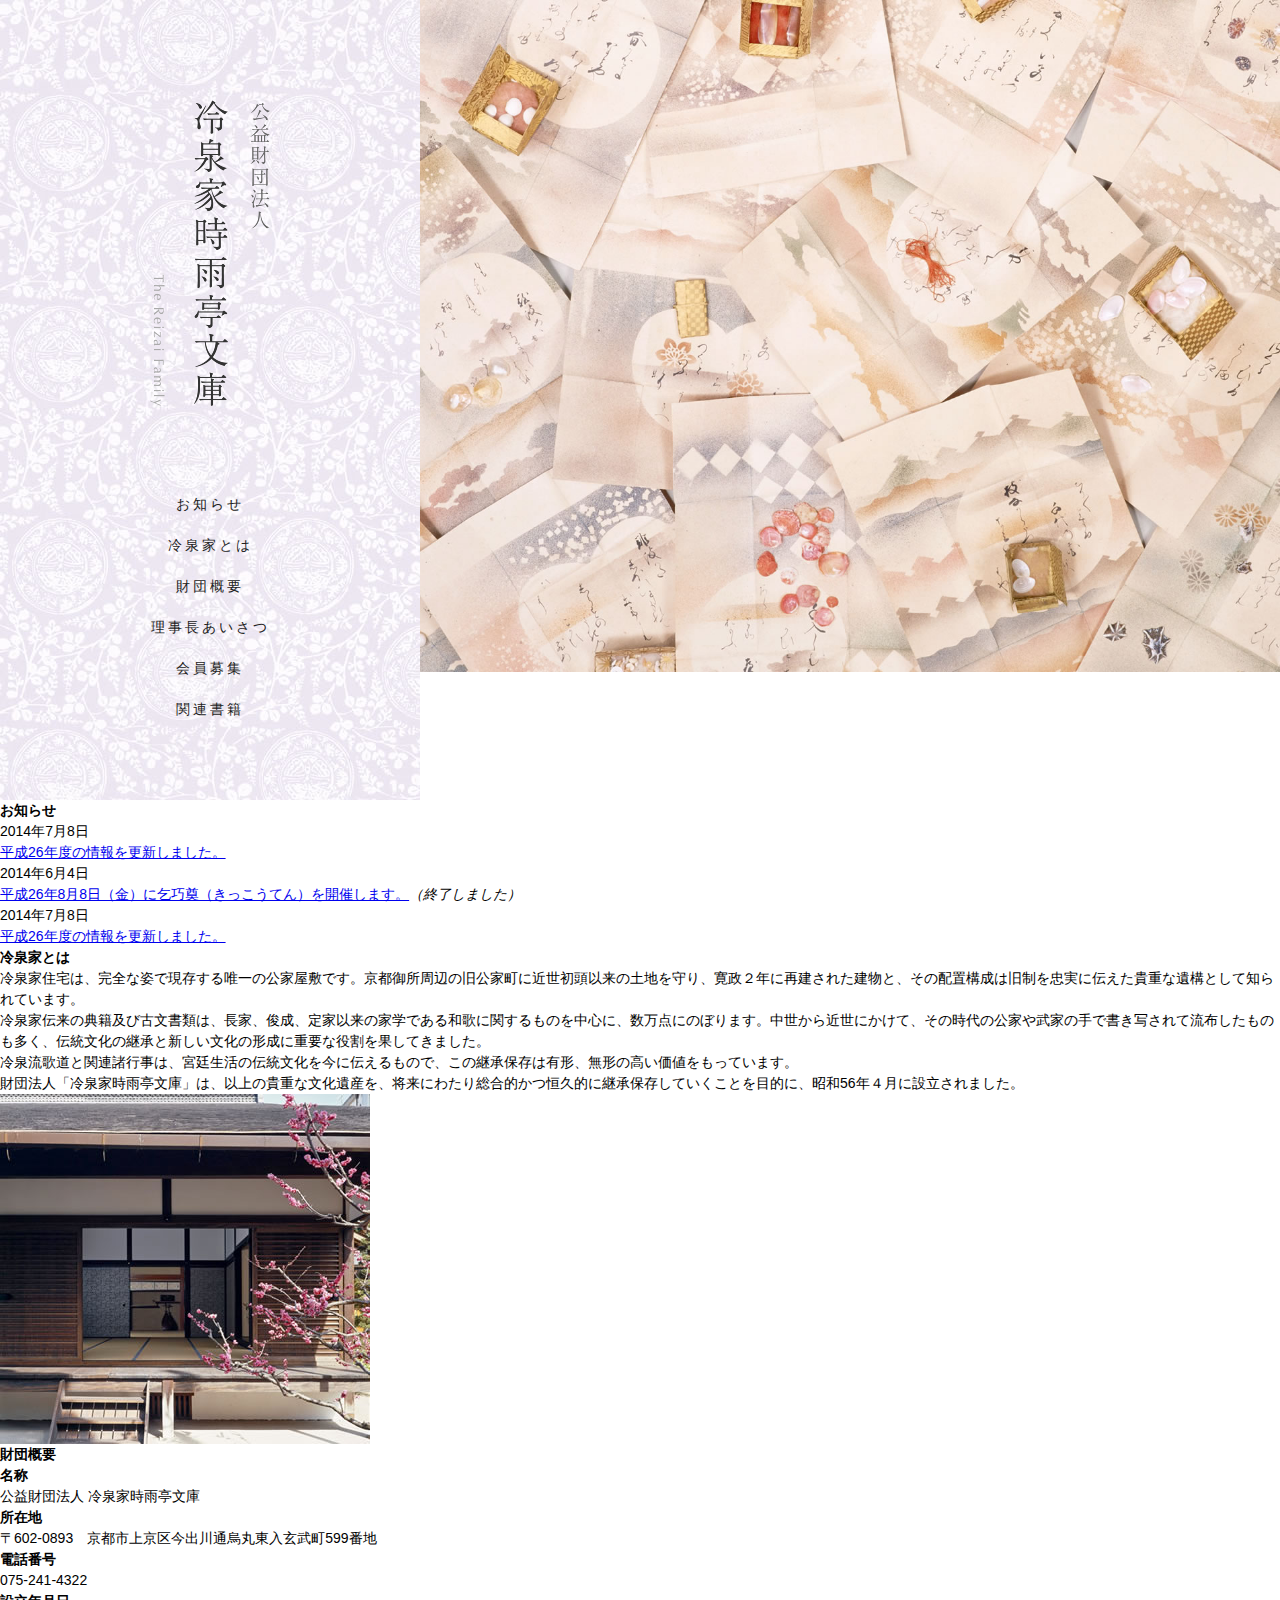
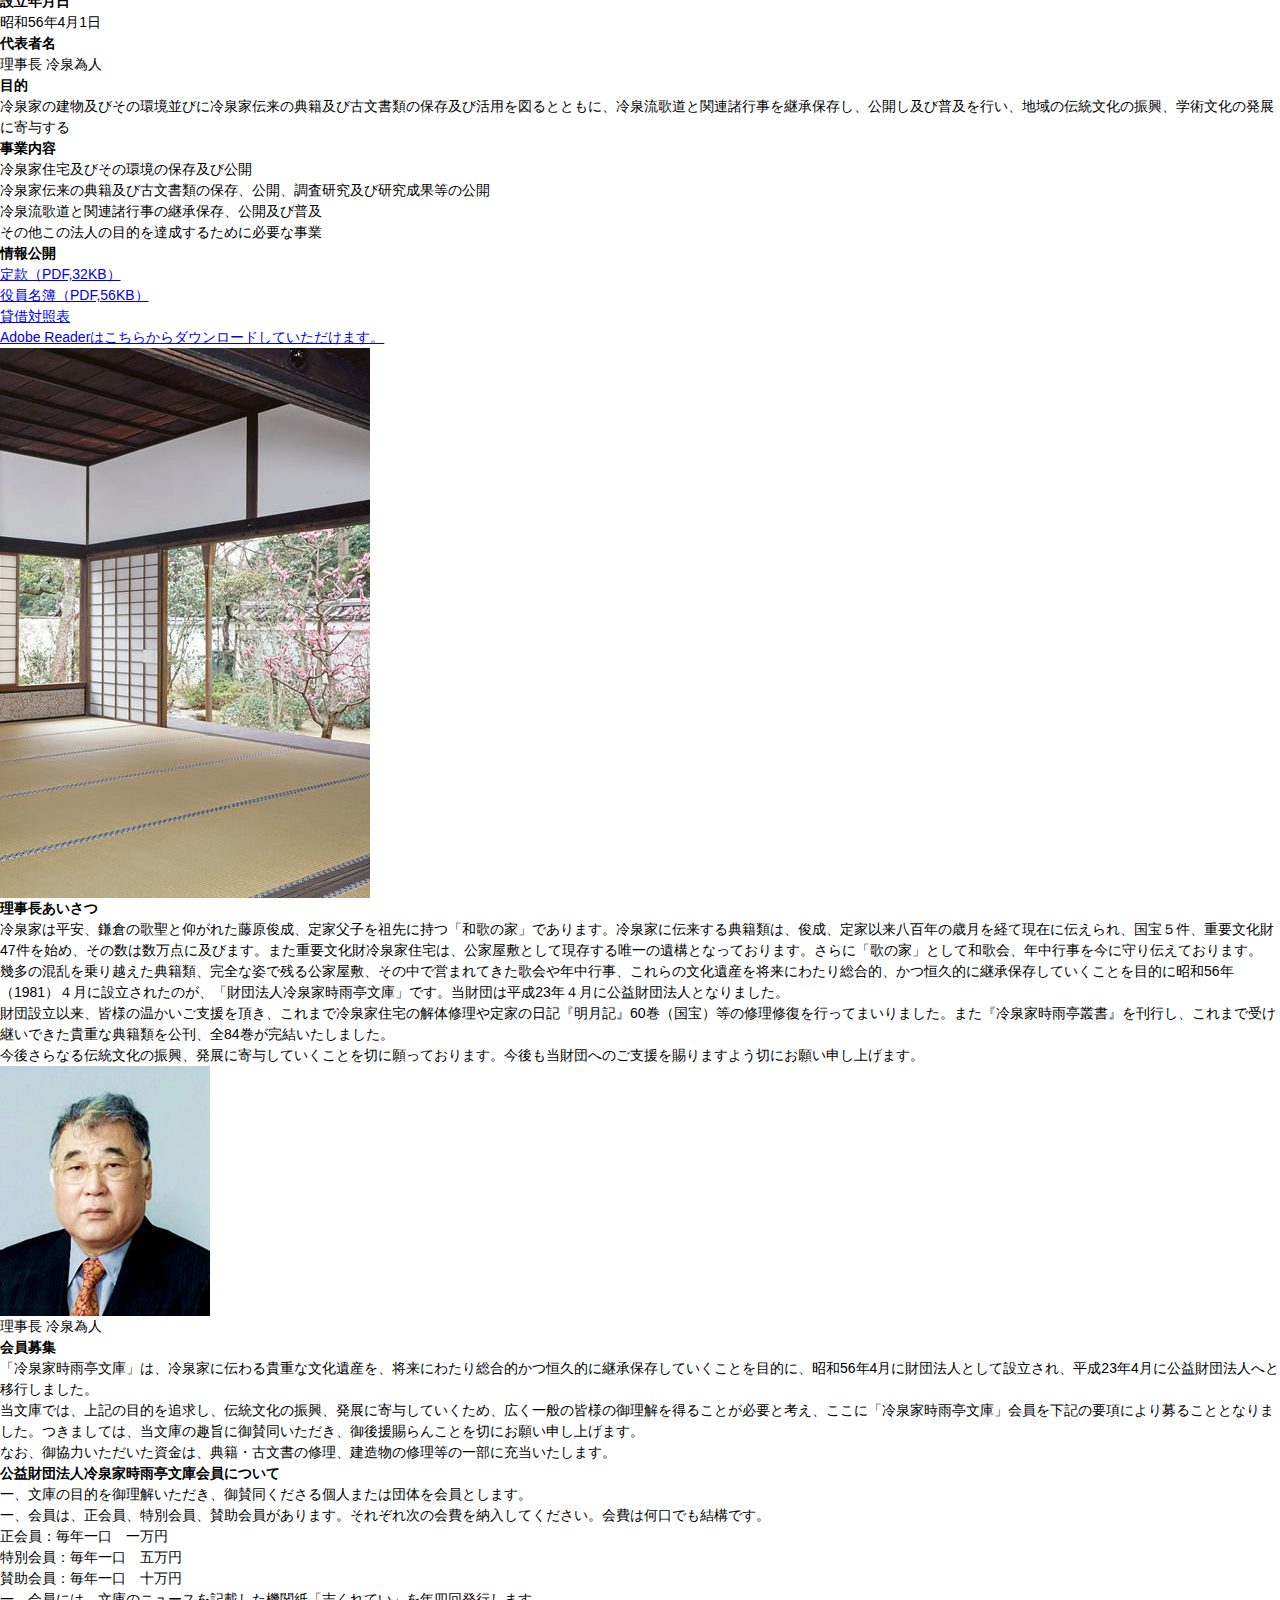
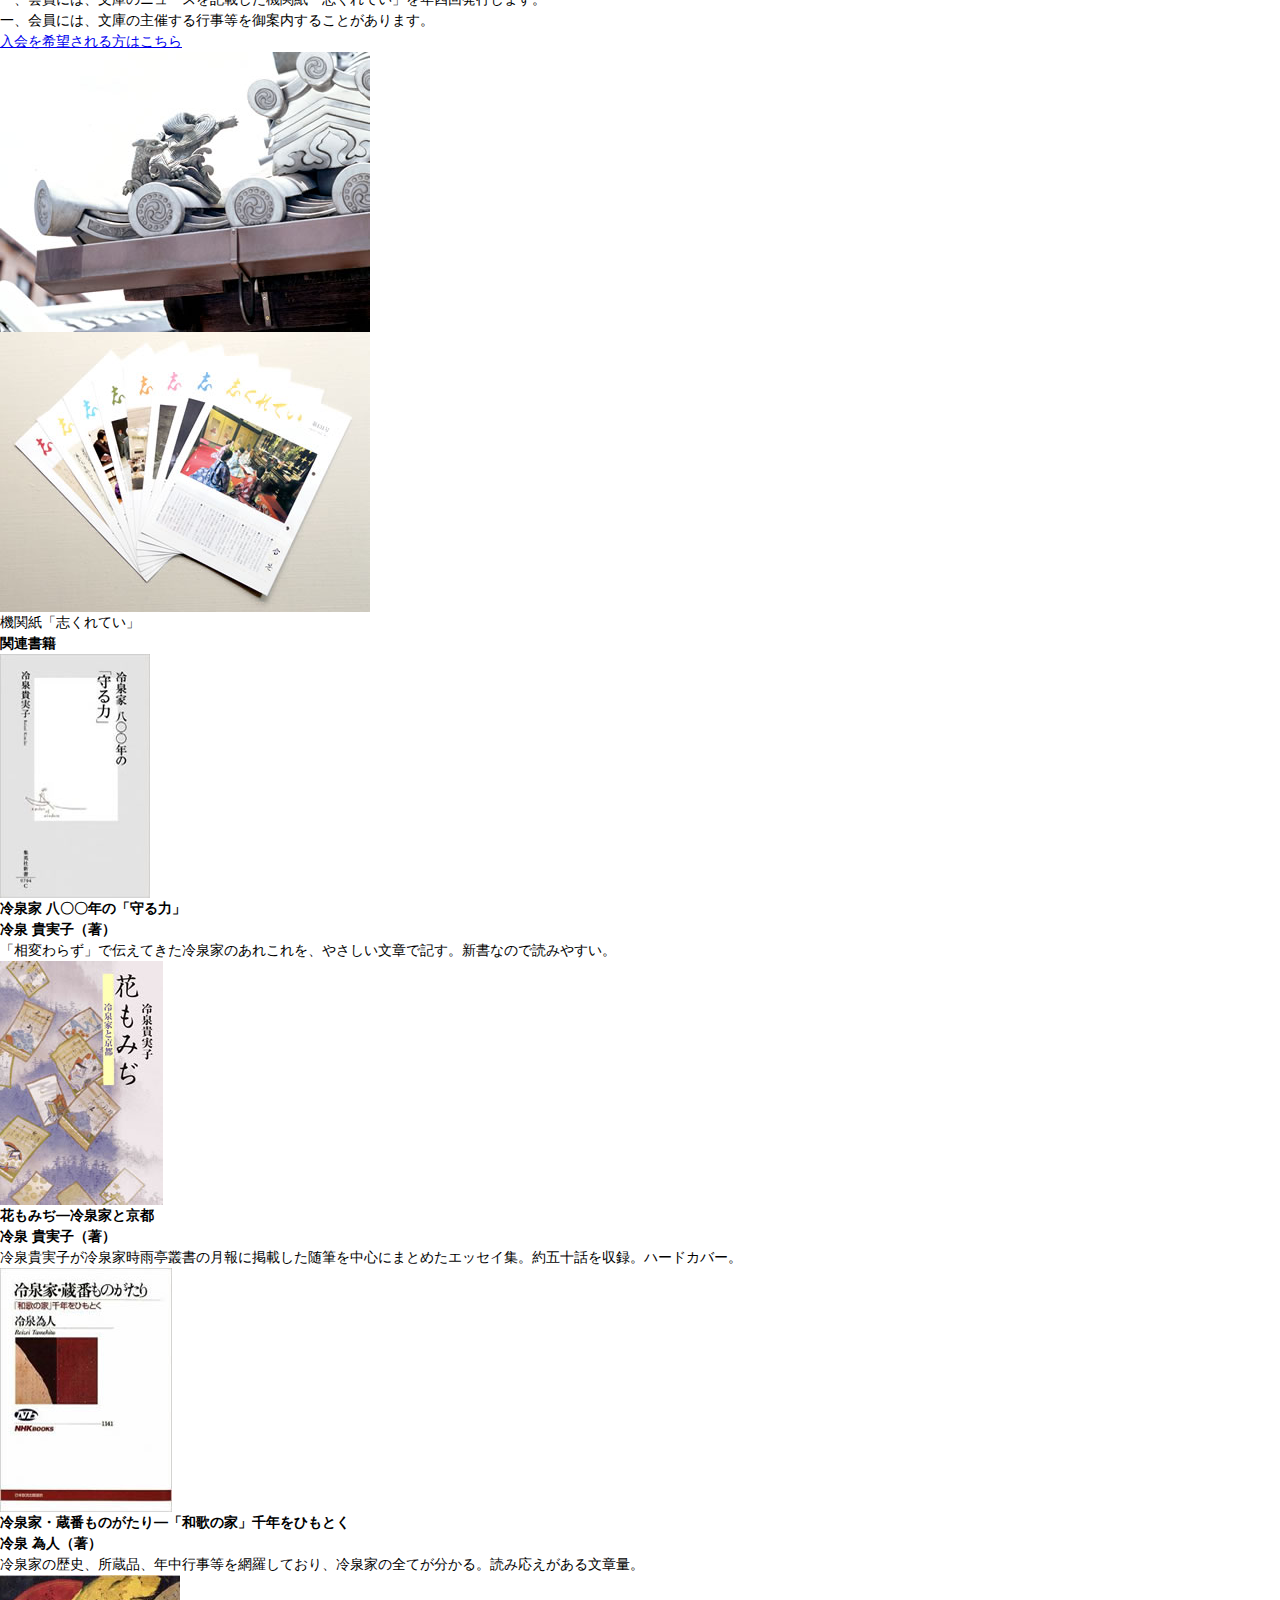
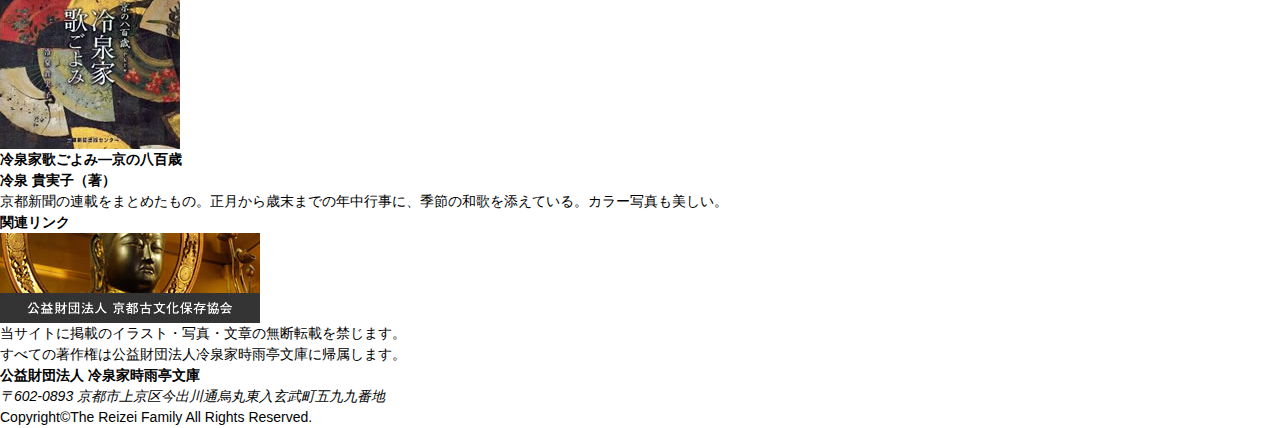
==== index.html @ c04f53b2 "とりあえず。" ====
<!DOCTYPE html>
<html lang="ja">
<head>

  <meta charset="UTF-8">
  <title>公益財団法人 冷泉家時雨亭文庫</title>
  <meta name="description" content="財団法人「冷泉家時雨亭文庫」は、冷泉家に伝わる貴重な文化遺産を、将来にわたり総合的かつ恒久的に継承保存していくことを目的に設立されました。">
  <meta name="keywords" content="冷泉家,冷泉,冷泉家時雨亭文庫,時雨亭,和歌">

  <meta property="og:title" content="">
  <meta property="og:description" content="">
  <meta property="og:url" content="">
  <meta property="og:type" content="blog">
  <meta property="og:locale" content="ja_JP">
  <meta property="og:site_name" content="">
  <meta property="og:image" content="og.jpg">

  <meta name="viewport" content="width=device-width, initial-scale=1, minimum-scale=1, maximum-scale=1, user-scalable=no">
  <meta name="format-detection" content="telephone=no">

  <link rel="shortcut icon" href="favicon.ico">

  <link href="https://maxcdn.bootstrapcdn.com/font-awesome/4.2.0/css/font-awesome.min.css" rel="stylesheet">
  <link rel="stylesheet" href="/assets/css/reset.css">
  <link rel="stylesheet" href="/assets/css/style.css">
  <link rel="stylesheet" href="/assets/css/jquery.bxslider.css">

  <!--[if lt IE 9]><script src="/assets/js/html5shiv.min.js"></script><![endif]-->
  
</head>
<body class="index-page">

<div class="wrapper">
  <header>
    <h1 class="logo"><a href="/">公益財団法人 冷泉家時雨亭文庫</a></h1>
    <nav>
      <ul>
        <li><a href="#">お知らせ</a></li>
        <li><a href="#">冷泉家とは</a></li>
        <li><a href="#">財団概要</a></li>
        <li><a href="#">理事長あいさつ</a></li> 
        <li><a href="#">会員募集</a></li>
        <li><a href="#">関連書籍</a></li> 
      </ul>
    </nav>
  </header>
  <div class="slider">
    <ul class="bxslider">
      <li><img src="/assets/img/pic_header_01.jpg" alt="公益財団法人 冷泉家時雨亭文庫"></li>
      <li><img src="/assets/img/pic_header_02.jpg" alt="公益財団法人 冷泉家時雨亭文庫"></li>
      <li><img src="/assets/img/pic_header_03.jpg" alt="公益財団法人 冷泉家時雨亭文庫"></li>
    </ul>
  </div>
</div>

  <section>
    <h1>お知らせ</h1>
    <dl>
      <dt>2014年7月8日</dt><dd><a href="#">平成26年度の情報を更新しました。</a></dd>
      <dt>2014年6月4日</dt><dd><a href="#">平成26年8月8日（金）に乞巧奠（きっこうてん）を開催します。</a><em>（終了しました）</em></dd>
      <dt>2014年7月8日</dt><dd><a href="#">平成26年度の情報を更新しました。</a></dd>
    </dl>
  </section>

  <section>
    <h1>冷泉家とは</h1>
    <div class="text">
      <p>冷泉家住宅は、完全な姿で現存する唯一の公家屋敷です。京都御所周辺の旧公家町に近世初頭以来の土地を守り、寛政２年に再建された建物と、その配置構成は旧制を忠実に伝えた貴重な遺構として知られています。</p>
      <p>冷泉家伝来の典籍及び古文書類は、長家、俊成、定家以来の家学である和歌に関するものを中心に、数万点にのぼります。中世から近世にかけて、その時代の公家や武家の手で書き写されて流布したものも多く、伝統文化の継承と新しい文化の形成に重要な役割を果してきました。</p>
      <p>冷泉流歌道と関連諸行事は、宮廷生活の伝統文化を今に伝えるもので、この継承保存は有形、無形の高い価値をもっています。</p>
      <p>財団法人「冷泉家時雨亭文庫」は、以上の貴重な文化遺産を、将来にわたり総合的かつ恒久的に継承保存していくことを目的に、昭和56年４月に設立されました。</p>
   </div>
   <div class="pic">
     <figure><img src="/assets/img/pic_about_01.jpg" alt="冷泉家とは"></figure>
   </div>
  </section>

  <section>
    <h1>財団概要</h1>
    <div class="text">
      <section>
       <h2>名称</h2>
       <div class="content"><p>公益財団法人 冷泉家時雨亭文庫</p></div>
      </section>
      <section>
       <h2>所在地</h2>
       <div class="content"><p>〒602-0893　京都市上京区今出川通烏丸東入玄武町599番地</p></div>
      </section>
      <section>
       <h2>電話番号</h2>
       <div class="content"><p>075-241-4322</p></div>
      </section>
      <section>
       <h2>設立年月日</h2>
       <div class="content"><p>昭和56年4月1日</p></div>
      </section>
      <section>
       <h2>代表者名</h2>
       <div class="content"><p>理事長 冷泉為人</p></div>
      </section>
      <section>
       <h2>目的</h2>
       <div class="content"><p>冷泉家の建物及びその環境並びに冷泉家伝来の典籍及び古文書類の保存及び活用を図るとともに、冷泉流歌道と関連諸行事を継承保存し、公開し及び普及を行い、地域の伝統文化の振興、学術文化の発展に寄与する</p></div>
      </section>
      <section>
       <h2>事業内容</h2>
       <div class="content">
          <ol>
            <li>冷泉家住宅及びその環境の保存及び公開</li>
            <li>冷泉家伝来の典籍及び古文書類の保存、公開、調査研究及び研究成果等の公開</li>
            <li>冷泉流歌道と関連諸行事の継承保存、公開及び普及</li>
            <li>その他この法人の目的を達成するために必要な事業</li>
          </ol>
       </div>
      </section>
      <section>
       <h2>情報公開</h2>
       <div class="content">
         <p><a href="#">定款（PDF,32KB）</a><br><a href="#">役員名簿（PDF,56KB）</a><br><a href="#">貸借対照表</a></p>
         <aside><p><a href="#">Adobe Readerはこちらからダウンロードしていただけます。</a></p></aside>
       </div>
      </section>
   </div>
   <div class="pic">
     <figure><img src="/assets/img/pic_summary_01.jpg" alt="財団概要"></figure>
   </div>
  </section>

  <section>
    <h1>理事長あいさつ</h1>
    <div class="text">
      <p>冷泉家は平安、鎌倉の歌聖と仰がれた藤原俊成、定家父子を祖先に持つ「和歌の家」であります。冷泉家に伝来する典籍類は、俊成、定家以来八百年の歳月を経て現在に伝えられ、国宝５件、重要文化財47件を始め、その数は数万点に及びます。また重要文化財冷泉家住宅は、公家屋敷として現存する唯一の遺構となっております。さらに「歌の家」として和歌会、年中行事を今に守り伝えております。</p>
      <p>幾多の混乱を乗り越えた典籍類、完全な姿で残る公家屋敷、その中で営まれてきた歌会や年中行事、これらの文化遺産を将来にわたり総合的、かつ恒久的に継承保存していくことを目的に昭和56年（1981）４月に設立されたのが、「財団法人冷泉家時雨亭文庫」です。当財団は平成23年４月に公益財団法人となりました。</p>
      <p>財団設立以来、皆様の温かいご支援を頂き、これまで冷泉家住宅の解体修理や定家の日記『明月記』60巻（国宝）等の修理修復を行ってまいりました。また『冷泉家時雨亭叢書』を刊行し、これまで受け継いできた貴重な典籍類を公刊、全84巻が完結いたしました。<br>今後さらなる伝統文化の振興、発展に寄与していくことを切に願っております。今後も当財団へのご支援を賜りますよう切にお願い申し上げます。</p>
   </div>
   <div class="pic">
     <figure><img src="/assets/img/pic_greeting_01.jpg" alt="理事長 冷泉為人"><figcaption>理事長 冷泉為人</figcaption></figure>
   </div>
  </section>

  <section>
    <h1>会員募集</h1>
    <div class="text">
      <p>「冷泉家時雨亭文庫」は、冷泉家に伝わる貴重な文化遺産を、将来にわたり総合的かつ恒久的に継承保存していくことを目的に、昭和56年4月に財団法人として設立され、平成23年4月に公益財団法人へと移行しました。</p>
      <p>当文庫では、上記の目的を追求し、伝統文化の振興、発展に寄与していくため、広く一般の皆様の御理解を得ることが必要と考え、ここに「冷泉家時雨亭文庫」会員を下記の要項により募ることとなりました。つきましては、当文庫の趣旨に御賛同いただき、御後援賜らんことを切にお願い申し上げます。</p>
      <p>なお、御協力いただいた資金は、典籍・古文書の修理、建造物の修理等の一部に充当いたします。</p>
      <section class="member">
        <h2>公益財団法人冷泉家時雨亭文庫会員について</h2>
        <p>一、文庫の目的を御理解いただき、御賛同くださる個人または団体を会員とします。</p>
        <p>一、会員は、正会員、特別会員、賛助会員があります。それぞれ次の会費を納入してください。会費は何口でも結構です。</p>
        <ul>
          <li>正会員：毎年一口　一万円</li>
          <li>特別会員：毎年一口　五万円</li>
          <li>賛助会員：毎年一口　十万円</li>
        </ul>
        <p>一、会員には、文庫のニュースを記載した機関紙「志くれてい」を年四回発行します。</p>
        <p>一、会員には、文庫の主催する行事等を御案内することがあります。</p>
        <p class="btn"><a href="#">入会を希望される方はこちら</a></p>
      </section>      
   </div>
   <div class="pic">
     <ul>
       <li><figure><img src="/assets/img/pic_member_01.jpg" alt="会員募集"></figure></li>
       <li><figure><img src="/assets/img/pic_member_02.jpg" alt="機関紙「志くれてい」"><figcaption>機関紙「志くれてい」</figcaption></figure></li>
     </ul>
   </div>
  </section>

  <section>
    <h1>関連書籍</h1>
    <section class="book">
      <figure><img src="/assets/img/pic_book_01.jpg" alt="冷泉家 八〇〇年の「守る力」　冷泉 貴実子（著）"></figure>
      <h2>冷泉家 八〇〇年の「守る力」</h2>
      <h3>冷泉 貴実子（著）</h3>
      <p>「相変わらず」で伝えてきた冷泉家のあれこれを、やさしい文章で記す。新書なので読みやすい。</p>
    </section>
    <section class="book">
      <figure><img src="/assets/img/pic_book_02.jpg" alt="花もみぢ―冷泉家と京都　冷泉 貴実子（著）"></figure>
      <h2>花もみぢ―冷泉家と京都</h2>
      <h3>冷泉 貴実子（著）</h3>
      <p>冷泉貴実子が冷泉家時雨亭叢書の月報に掲載した随筆を中心にまとめたエッセイ集。約五十話を収録。ハードカバー。</p>
    </section>
    <section class="book">
      <figure><img src="/assets/img/pic_book_03.jpg" alt="冷泉家・蔵番ものがたり―「和歌の家」千年をひもとく　冷泉 為人（著）"></figure>
      <h2>冷泉家・蔵番ものがたり―「和歌の家」千年をひもとく</h2>
      <h3>冷泉 為人（著）</h3>
      <p>冷泉家の歴史、所蔵品、年中行事等を網羅しており、冷泉家の全てが分かる。読み応えがある文章量。</p>
    </section>
    <section class="book">
      <figure><img src="/assets/img/pic_book_04.jpg" alt="冷泉家歌ごよみ―京の八百歳　冷泉 貴実子（著）"></figure>
      <h2>冷泉家歌ごよみ―京の八百歳</h2>
      <h3>冷泉 貴実子（著）</h3>
      <p>京都新聞の連載をまとめたもの。正月から歳末までの年中行事に、季節の和歌を添えている。カラー写真も美しい。</p>
    </section>

  <section>
    <h1>関連リンク</h1>
    <p><a href="#"><img src="/assets/img/bnr_link_01.jpg"></a></p>
  </section>

  <footer>
    <p>当サイトに掲載のイラスト・写真・文章の無断転載を禁じます。<br>すべての著作権は公益財団法人冷泉家時雨亭文庫に帰属します。</p>
    <h1>公益財団法人 冷泉家時雨亭文庫</h1>
    <address>〒602-0893 京都市上京区今出川通烏丸東入玄武町五九九番地</address>
    <small>Copyright©The Reizei Family All Rights Reserved.</small>
  </footer>    

  <script src="https://ajax.googleapis.com/ajax/libs/jquery/1.11.1/jquery.min.js"></script>
  <script src="/assets/js/jquery.general.responsive.js"></script>
  <script src="/assets/js/jquery.bxslider.min.js"></script>
  <script>
    $(function() {
      $('.bxslider,.bxsliderSp').bxSlider({
        speed: 1500,
        pause: 4000,
        mode:'fade',
        auto:true,
        infiniteLoop:true,
        adaptiveHeight:true,
        controls:false,
        pager: false,
      });
    });
</script>

</body>
</html>
---- assets/css/style.css ----
﻿body{line-height:1.5;background-color:#fff;color:#000;font-family:"Hiragino Kaku Gothic Pro", "メイリオ", Meiryo, "ＭＳ Ｐゴシック", "MS Gothic", sans-serif;-webkit-text-size-adjust:100%}@media screen and (max-width: 600px){body{font-size:14px}}@media screen and (min-width: 601px) and (max-width: 970px){body{font-size:14px}}.device-desktop body{min-width:970px;font-size:14px}li{list-style-type:none}img{vertical-align:middle}@media screen and (max-width: 971px){img{max-width:100%}}.device-desktop .only-mobile{display:none !important}@media screen and (max-width: 971px){.only-desktop{display:none !important}}@media screen and (max-width: 600px){.hidden-phone{display:none !important}}@media screen and (min-width: 601px) and (max-width: 970px){.hidden-tablet{display:none !important}}.device-desktop .wrapper{height:800px;table-layout:fixed;display:table;width:100%}.device-desktop .wrapper header{width:420px;height:800px;overflow:hidden;background:url(../img/bg_header_01.jpg) no-repeat 0 0;position:relative;display:table-cell}.device-desktop .wrapper header a:link,.device-desktop .wrapper header a:visited{color:#222;text-decoration:none}.device-desktop .device-desktop .wrapper header a:hover,.device-desktop .device-desktop .wrapper header a:active{color:#222;text-decoration:underline}.device-desktop .wrapper header h1{position:absolute;top:100px;left:50%;width:120px;margin-left:-60px}.device-desktop .wrapper header h1 a{width:120px;height:306px;background:url("../img/hd_logo_01.png") no-repeat 0 0;display:block;text-indent:-9999px}.device-desktop .wrapper header nav{position:absolute;bottom:80px;width:420px}.device-desktop .wrapper header nav ul li{padding:0 20px;text-align:center;letter-spacing:3px;margin-top:20px}.device-desktop .wrapper .slider{display:table-cell;height:800px;overflow:hidden}body.permalink .posts .post .head{text-align:center}body.permalink .posts .post .body{word-break:break-all}body.permalink .posts .post .body a:link,body.permalink .posts .post .body a:visited{color:#db4d6d;text-decoration:underline}.device-desktop body.permalink .posts .post .body a:hover,.device-desktop body.permalink .posts .post .body a:active{color:#db4d6d;text-decoration:none}body.permalink .posts .post .body blockquote{border:solid 1px #e0e0e0;font-style:italic}body.permalink .posts .post .body img{display:block}body.permalink .posts .post .body strong{font-weight:bold;text-align:center;display:block}body.permalink .posts .post .body ul li{list-style:disc inside;line-height:1.75}body.permalink .posts .post .body ol li{list-style:decimal inside;line-height:1.75}@media screen and (max-width: 971px){body.permalink .posts .post{margin-top:6.25%}body.permalink .posts .post figure{margin-bottom:4.69%}body.permalink .posts .post .head{margin:0 0 6.25%}body.permalink .posts .post .head .title{margin:2.34% 0;font-size:14px}body.permalink .posts .post .head .tag{padding:2px 0 10px}body.permalink .posts .post .body p{line-height:1.75}body.permalink .posts .post .body blockquote{margin:2em 0;padding:1em 1.5em}body.permalink .posts .post .body img,body.permalink .posts .post .body strong,body.permalink .posts .post .body ul,body.permalink .posts .post .body ol{margin:1.5em 0}}@media screen and (max-width: 600px){body.permalink .posts .post .foot{border-top:dotted 1px #000;margin-top:2em}body.permalink .posts .post .foot a:link,body.permalink .posts .post .foot a:visited{color:#000;text-decoration:underline}.device-desktop body.permalink .posts .post .foot a:hover,.device-desktop body.permalink .posts .post .foot a:active{color:#000;text-decoration:none}body.permalink .posts .post .foot ul{text-align:center}body.permalink .posts .post .foot ul li{display:inline-block;vertical-align:top;padding-left:6%}body.permalink .posts .post .foot ul li:first-child{padding-left:0}body.permalink .posts .post .foot ul.social{padding:6.25% 0}body.permalink .posts .post .foot ul.social li{padding-left:1%}body.permalink .posts .post .foot ul.social li:first-child{padding-left:0}body.permalink .posts .post .foot ul.social li.plus{width:70px;overflow:hidden}body.permalink .posts .post .foot ul.social li.twitter{width:100px;overflow:hidden}body.permalink .posts .post .foot ul.page-nav{border-top:solid 2px #000;font-size:12px;padding:9.38% 0 7.81%}}@media screen and (min-width: 601px) and (max-width: 970px){body.permalink .posts .post figure{margin-bottom:4.56%}body.permalink .posts .post .head{margin:0 0 3.91%}body.permalink .posts .post .head .title{font-size:19px;margin:0.65% 0}body.permalink .posts .post .head .date,body.permalink .posts .post .head .category{font-size:13px}body.permalink .posts .post .head .content{width:80%;margin:0 auto}body.permalink .posts .post .head .content p{line-height:2}body.permalink .posts .post .foot{margin-top:4em;border-top:dotted 1px #000}body.permalink .posts .post .foot a:link,body.permalink .posts .post .foot a:visited{color:#666;text-decoration:underline}.device-desktop body.permalink .posts .post .foot a:hover,.device-desktop body.permalink .posts .post .foot a:active{color:#666;text-decoration:none}body.permalink .posts .post .foot .foot-title{float:left;padding:30px 0 27px;font-size:10px}body.permalink .posts .post .foot ul:after{content:"";display:block;clear:both}body.permalink .posts .post .foot ul li{float:left}body.permalink .posts .post .foot ul.social{float:right;padding:26px 0 0}body.permalink .posts .post .foot ul.social li{padding-left:10px}body.permalink .posts .post .foot ul.social li span{vertical-align:top !important}body.permalink .posts .post .foot ul.social li.plus{width:75px;overflow:hidden}body.permalink .posts .post .foot ul.page-nav{clear:both;position:relative;padding:60px 0 0;border-top:solid 2px #000;font-size:13px}body.permalink .posts .post .foot ul.page-nav li{margin-left:-5px;padding-left:50px}body.permalink .posts .post .foot ul.page-nav li:first-child{padding-left:0}}.device-desktop body.permalink .posts figure{padding:0 180px 35px}.device-desktop body.permalink .posts .head{margin:0 0 26px;padding:0 50px}.device-desktop body.permalink .posts .head .date time{font-size:14px}.device-desktop body.permalink .posts .head .title{font-size:20px;margin:4px 0}.device-desktop body.permalink .posts .head .category dd{font-size:14px}.device-desktop body.permalink .posts .head .tag{padding:2px 0 10px}.device-desktop body.permalink .posts .head .tag dd{font-size:12px}.device-desktop body.permalink .posts .body{padding:0 180px}.device-desktop body.permalink .posts .body p{line-height:2.05}.device-desktop body.permalink .posts .body blockquote{padding:25px 28px 20px}.device-desktop body.permalink .posts .body blockquote,.device-desktop body.permalink .posts .body img,.device-desktop body.permalink .posts .body strong{margin:30px 0 40px}.device-desktop body.permalink .posts .body ul,.device-desktop body.permalink .posts .body ol{margin:45px 0 50px}.device-desktop body.permalink .posts .foot{border-top:dotted 1px #000;margin-top:40px}.device-desktop body.permalink .posts .foot a:link,.device-desktop body.permalink .posts .foot a:visited{color:#666;text-decoration:underline}.device-desktop .device-desktop body.permalink .posts .foot a:hover,.device-desktop .device-desktop body.permalink .posts .foot a:active{color:#666;text-decoration:none}.device-desktop body.permalink .posts .foot .foot-title{float:left;padding:30px 0 27px;font-size:11px}.device-desktop body.permalink .posts .foot ul:after{content:"";display:block;clear:both}.device-desktop body.permalink .posts .foot ul li{float:left}.device-desktop body.permalink .posts .foot ul.social{float:right;padding:26px 0 0}.device-desktop body.permalink .posts .foot ul.social li{padding-left:10px}.device-desktop body.permalink .posts .foot ul.social li.plus{width:75px;overflow:hidden}.device-desktop body.permalink .posts .foot ul.page-nav{clear:both;position:relative;padding:62px 0 10px;border-top:solid 2px #000;font-size:12px}.device-desktop body.permalink .posts .foot ul.page-nav li{margin-left:-5px;padding-left:50px}.device-desktop body.permalink .posts .foot ul.page-nav li:first-child{padding-left:0}body.other-pages #contact i{color:#db4d6d;font-style:normal}body.other-pages #contact i span{display:none}body.other-pages #contact form input,body.other-pages #contact form textarea{border:none;background:none;-webkit-appearance:none;border-radius:0}body.other-pages #contact form input:focus,body.other-pages #contact form textarea:focus{outline:none}body.other-pages #contact form dl input,body.other-pages #contact form dl textarea{border:solid 1px #ccc;background-color:#f5f5f5;padding:6px}body.other-pages #contact form dl input:focus,body.other-pages #contact form dl textarea:focus{outline:none;border:solid 1px #aaa;background-color:#f3f3f3}body.other-pages #contact form dl input.error,body.other-pages #contact form dl textarea.error{color:#db4d6d;border:solid 1px #db4d6d;background-color:#fcf5f7 !important}@media screen and (max-width: 971px){body.other-pages #contact{line-height:1.75;padding-bottom:23.44%}body.other-pages #contact .head{margin-top:9.38%;padding-bottom:8.59%;border-bottom:solid 1px #ccc}body.other-pages #contact .head h1{font-weight:bold;margin-bottom:1%}body.other-pages #contact form{margin-top:7.81%}body.other-pages #contact form .error{font-size:12px}body.other-pages #contact form input{width:80%;font-size:14px}body.other-pages #contact form textarea{width:95%;height:200px;font-size:14px}body.other-pages #contact form dl dt{margin-top:15px;margin-bottom:2px}body.other-pages #contact form dl dd small{display:none}body.other-pages #contact form .submit{margin-top:5px;margin-bottom:25px}body.other-pages #contact form .submit .btns{margin-bottom:25px;padding-bottom:25px;border-bottom:solid 1px #ccc}body.other-pages #contact form .submit p.btn input{width:100%;background-color:#ccc;font-size:100%;padding:15px 0}body.other-pages #contact form .submit p.btn.back{margin-top:25px}body.other-pages #contact form .submit p.btn.back a{width:100%;height:auto;background:url("../img/sp/btn-back.png") no-repeat 0 0;display:block;text-indent:-9999px;background-size:100% auto}body.other-pages #contact form .submit aside{font-size:11px;line-height:1.5}}@media screen and (min-width: 601px) and (max-width: 970px){body.other-pages #contact{margin-bottom:18.23%;padding-bottom:0}body.other-pages #contact .head{margin-top:6.51%;padding-bottom:6.51%}body.other-pages #contact .head h1{margin-bottom:2.28%}body.other-pages #contact form{margin-top:6.51%}body.other-pages #contact form input{width:50%}body.other-pages #contact form textarea{height:150px}body.other-pages #contact form dl dt{margin-top:30px}body.other-pages #contact form .submit{margin-top:25px}body.other-pages #contact form .submit .btns{margin-bottom:30px;padding-bottom:0;border-bottom:none}body.other-pages #contact form .submit .btns:after{content:"";display:block;clear:both}body.other-pages #contact form .submit p.btn input{width:45%;font-size:13px}body.other-pages #contact form .submit p.btn.send{float:left;width:45%}body.other-pages #contact form .submit p.btn.send input{width:100%}body.other-pages #contact form .submit p.btn.back{float:left;margin:16px 0 0 30px}body.other-pages #contact form .submit p.btn.back a{width:68px;height:38px;background:url("../img/pc/btn-back.png") no-repeat 0 0;display:block;text-indent:-9999px}}.device-desktop body.other-pages #contact{font-size:12px;line-height:2;margin-bottom:50px}.device-desktop body.other-pages #contact .head{margin-bottom:58px;padding-bottom:50px;border-bottom:solid 1px #ccc}.device-desktop body.other-pages #contact .head h1{font-size:14px;margin-bottom:5px}.device-desktop body.other-pages #contact form dl:after{content:"";display:block;clear:both}.device-desktop body.other-pages #contact form dl dt{float:left;clear:left;width:200px;margin-bottom:30px}.device-desktop body.other-pages #contact form dl dd{margin-left:200px;margin-bottom:28px}.device-desktop body.other-pages #contact form dl dd input{width:250px}.device-desktop body.other-pages #contact form dl dd textarea{width:500px;height:200px}.device-desktop body.other-pages #contact form dl dd small{color:#666;padding-left:8px}.device-desktop body.other-pages #contact form .submit{margin-left:200px;width:700px}.device-desktop body.other-pages #contact form .submit .btns:after{content:"";display:block;clear:both}.device-desktop body.other-pages #contact form .submit p.btn input,.device-desktop body.other-pages #contact form .submit p.btn a{background:none;border:none;padding:0;cursor:pointer}.device-desktop body.other-pages #contact form .submit p.btn.confirm input{width:180px;height:40px;background:url("../img/pc/btn-confirm.png") no-repeat 0 0;display:block;text-indent:-9999px}.device-desktop body.other-pages #contact form .submit p.btn.confirm input:hover{background-position:0 -40px}.device-desktop body.other-pages #contact form .submit p.btn.send{float:left}.device-desktop body.other-pages #contact form .submit p.btn.send input{width:180px;height:40px;background:url("../img/pc/btn-post.png") no-repeat 0 0;display:block;text-indent:-9999px}.device-desktop body.other-pages #contact form .submit p.btn.send input:hover{background-position:0 -40px}.device-desktop body.other-pages #contact form .submit p.btn.back{float:left;margin:11px 0 0 30px}.device-desktop body.other-pages #contact form .submit p.btn.back a{width:68px;height:19px;background:url("../img/pc/btn-back.png") no-repeat 0 0;display:block;text-indent:-9999px}.device-desktop body.other-pages #contact form .submit p.btn.back a:hover{background-position:0 -19px}.device-desktop body.other-pages #contact form .submit aside{margin-top:60px;font-size:11px;text-indent:-1em;padding-left:1em;line-height:1.8}@media screen and (max-width: 971px){body.other-pages.confirm #contact form dt{font-weight:bold;margin-bottom:0}}@media screen and (max-width: 971px){body.other-pages #contact-complete{line-height:1.75;padding-bottom:23.44%}body.other-pages #contact-complete .head{margin-top:9.38%;padding-bottom:4.69%}body.other-pages #contact-complete .head h1{font-weight:bold;margin-bottom:1%}body.other-pages #contact-complete .aside{margin:15px 0 10px}body.other-pages #contact-complete .foot .logo{width:28%}body.other-pages #contact-complete .foot .btn-backtop{margin:30px 0 20px}body.other-pages #contact-complete .foot .btn-backtop a:link,body.other-pages #contact-complete .foot .btn-backtop a:visited{color:#000;text-decoration:none}.device-desktop body.other-pages #contact-complete .foot .btn-backtop a:hover,.device-desktop body.other-pages #contact-complete .foot .btn-backtop a:active{color:#000;text-decoration:none}body.other-pages #contact-complete .foot .btn-backtop a{display:block;width:100%;background-color:#ccc;font-size:100%;padding:13px 0;text-align:center}}@media screen and (min-width: 601px) and (max-width: 970px){body.other-pages #contact-complete{margin-bottom:18.23%;padding-bottom:0}body.other-pages #contact-complete .head{margin-top:6.51%;padding-bottom:6.51%}body.other-pages #contact-complete .head h1{margin-bottom:1.3%}body.other-pages #contact-complete .aside{margin:30px 0 10px}body.other-pages #contact-complete .foot .logo{width:20%}body.other-pages #contact-complete .foot .btn-backtop{margin:35px 0 20px}body.other-pages #contact-complete .foot .btn-backtop a{width:45%}}.device-desktop body.other-pages #contact-complete{font-size:12px;line-height:2;margin-bottom:60px}.device-desktop body.other-pages #contact-complete .head{margin-bottom:50px}.device-desktop body.other-pages #contact-complete .head h1{font-size:14px;margin-bottom:5px}.device-desktop body.other-pages #contact-complete .head .aside{margin-top:25px}.device-desktop body.other-pages #contact-complete .foot .btn-backtop{margin-top:30px}.device-desktop body.other-pages #contact-complete .foot .btn-backtop a{width:180px;height:40px;background:url("../img/pc/btn-backtop.png") no-repeat 0 0;display:block;text-indent:-9999px}.device-desktop body.other-pages #contact-complete .foot .btn-backtop a:hover{background-position:0 -40px}
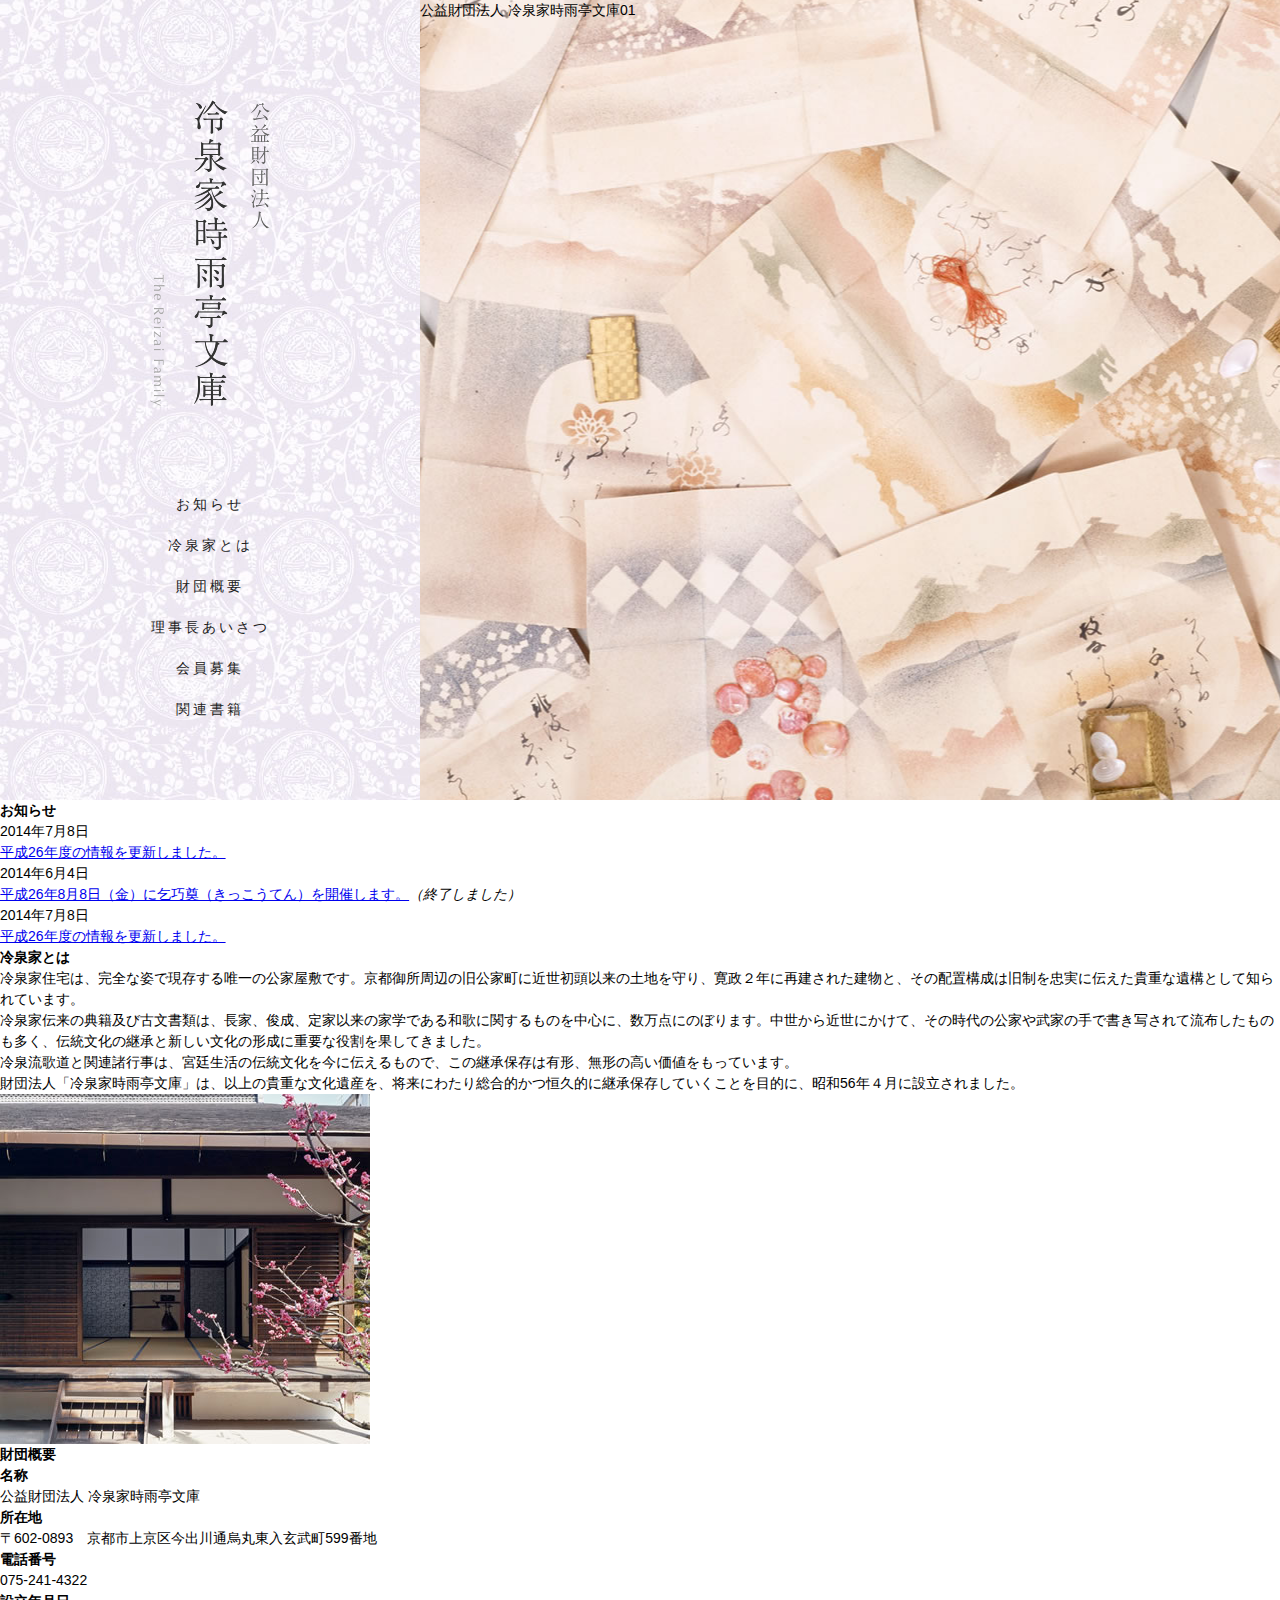
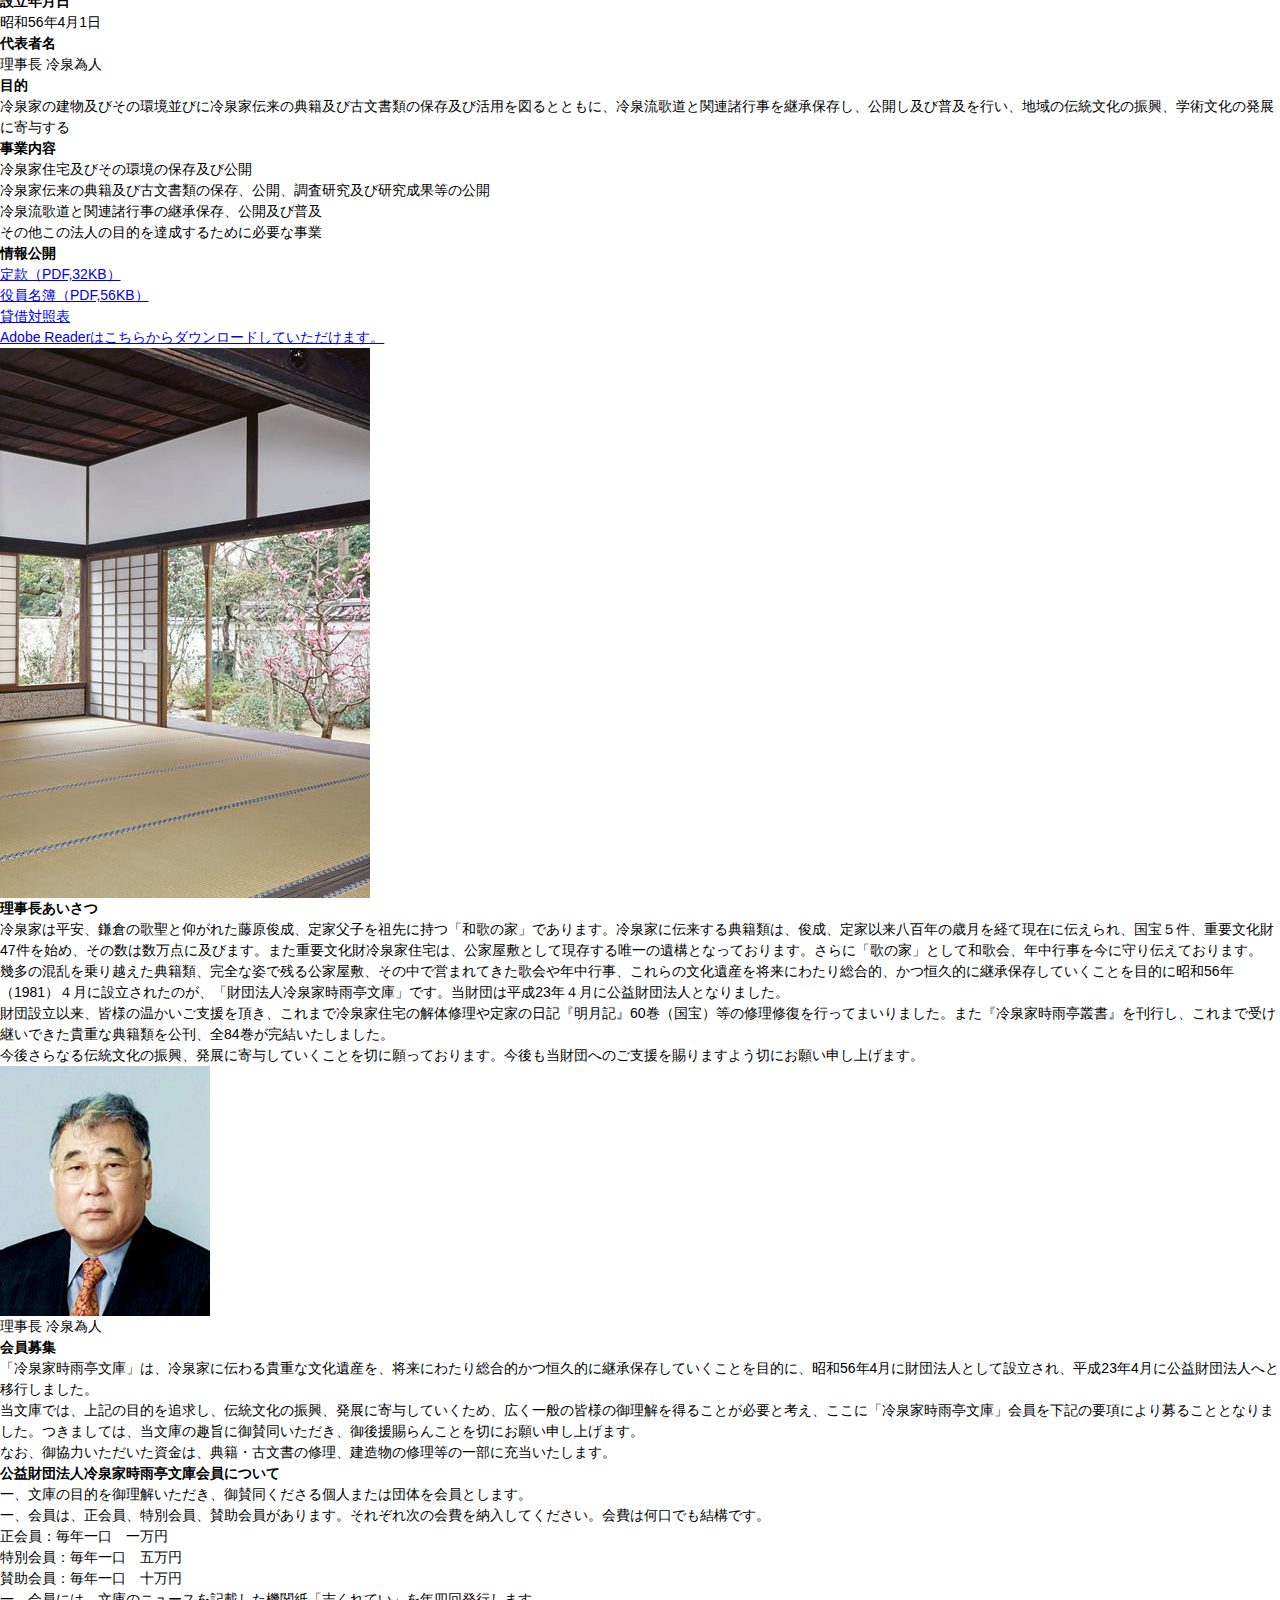
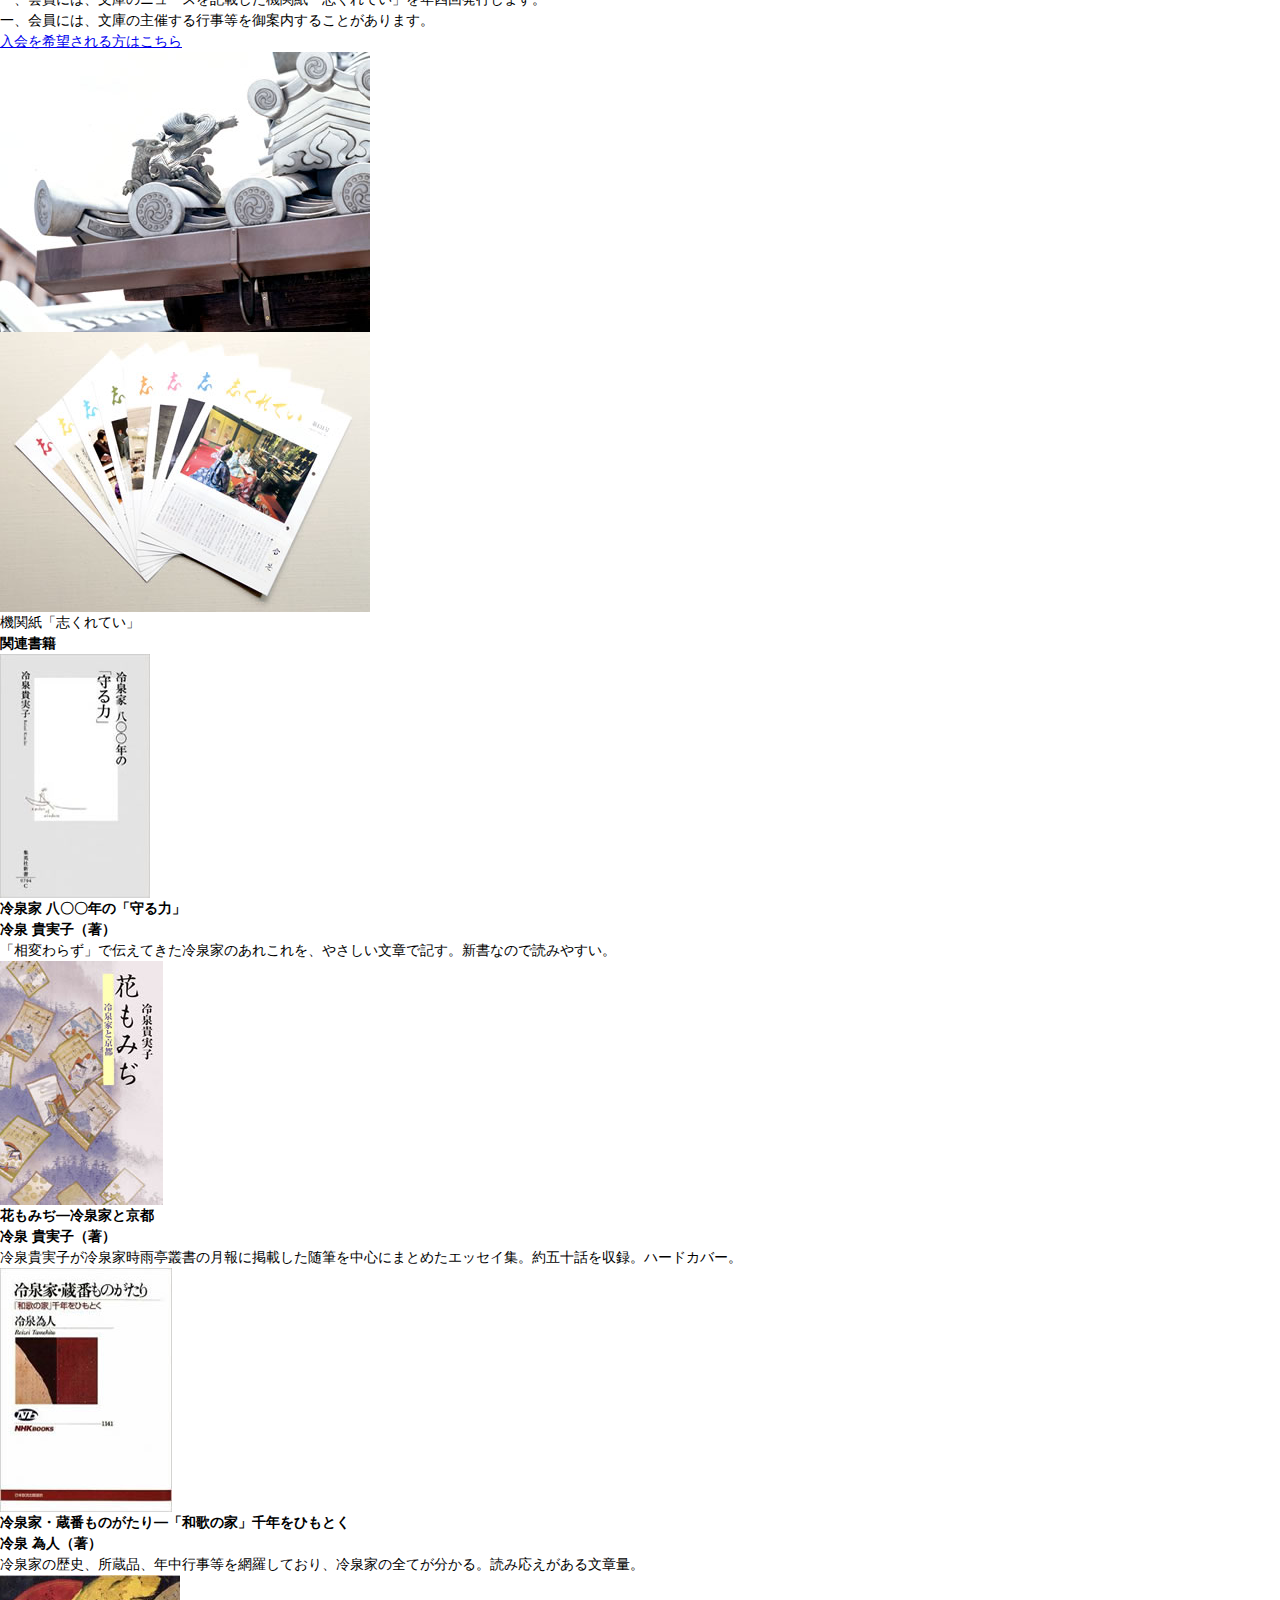
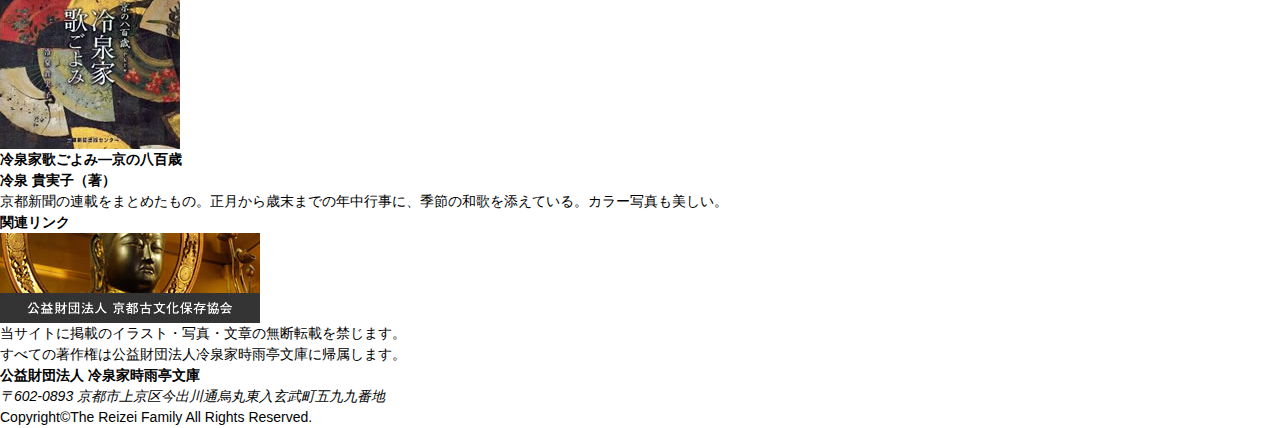
==== commit 3f816c44: "スライドショーを背景画像にしてみた" ====
--- a/index.html
+++ b/index.html
@@ -46,9 +46,9 @@
   </header>
   <div class="slider">
     <ul class="bxslider">
-      <li><img src="/assets/img/pic_header_01.jpg" alt="公益財団法人 冷泉家時雨亭文庫"></li>
-      <li><img src="/assets/img/pic_header_02.jpg" alt="公益財団法人 冷泉家時雨亭文庫"></li>
-      <li><img src="/assets/img/pic_header_03.jpg" alt="公益財団法人 冷泉家時雨亭文庫"></li>
+      <li class="col-1">公益財団法人 冷泉家時雨亭文庫01</li>
+      <li class="col-2">公益財団法人 冷泉家時雨亭文庫02</li>
+      <li class="col-3">公益財団法人 冷泉家時雨亭文庫03</li>
     </ul>
   </div>
 </div>
--- a/assets/css/style.css
+++ b/assets/css/style.css
@@ -1 +1 @@
-﻿body{line-height:1.5;background-color:#fff;color:#000;font-family:"Hiragino Kaku Gothic Pro", "メイリオ", Meiryo, "ＭＳ Ｐゴシック", "MS Gothic", sans-serif;-webkit-text-size-adjust:100%}@media screen and (max-width: 600px){body{font-size:14px}}@media screen and (min-width: 601px) and (max-width: 970px){body{font-size:14px}}.device-desktop body{min-width:970px;font-size:14px}li{list-style-type:none}img{vertical-align:middle}@media screen and (max-width: 971px){img{max-width:100%}}.device-desktop .only-mobile{display:none !important}@media screen and (max-width: 971px){.only-desktop{display:none !important}}@media screen and (max-width: 600px){.hidden-phone{display:none !important}}@media screen and (min-width: 601px) and (max-width: 970px){.hidden-tablet{display:none !important}}.device-desktop .wrapper{height:800px;table-layout:fixed;display:table;width:100%}.device-desktop .wrapper header{width:420px;height:800px;overflow:hidden;background:url(../img/bg_header_01.jpg) no-repeat 0 0;position:relative;display:table-cell}.device-desktop .wrapper header a:link,.device-desktop .wrapper header a:visited{color:#222;text-decoration:none}.device-desktop .device-desktop .wrapper header a:hover,.device-desktop .device-desktop .wrapper header a:active{color:#222;text-decoration:underline}.device-desktop .wrapper header h1{position:absolute;top:100px;left:50%;width:120px;margin-left:-60px}.device-desktop .wrapper header h1 a{width:120px;height:306px;background:url("../img/hd_logo_01.png") no-repeat 0 0;display:block;text-indent:-9999px}.device-desktop .wrapper header nav{position:absolute;bottom:80px;width:420px}.device-desktop .wrapper header nav ul li{padding:0 20px;text-align:center;letter-spacing:3px;margin-top:20px}.device-desktop .wrapper .slider{display:table-cell;height:800px;overflow:hidden}body.permalink .posts .post .head{text-align:center}body.permalink .posts .post .body{word-break:break-all}body.permalink .posts .post .body a:link,body.permalink .posts .post .body a:visited{color:#db4d6d;text-decoration:underline}.device-desktop body.permalink .posts .post .body a:hover,.device-desktop body.permalink .posts .post .body a:active{color:#db4d6d;text-decoration:none}body.permalink .posts .post .body blockquote{border:solid 1px #e0e0e0;font-style:italic}body.permalink .posts .post .body img{display:block}body.permalink .posts .post .body strong{font-weight:bold;text-align:center;display:block}body.permalink .posts .post .body ul li{list-style:disc inside;line-height:1.75}body.permalink .posts .post .body ol li{list-style:decimal inside;line-height:1.75}@media screen and (max-width: 971px){body.permalink .posts .post{margin-top:6.25%}body.permalink .posts .post figure{margin-bottom:4.69%}body.permalink .posts .post .head{margin:0 0 6.25%}body.permalink .posts .post .head .title{margin:2.34% 0;font-size:14px}body.permalink .posts .post .head .tag{padding:2px 0 10px}body.permalink .posts .post .body p{line-height:1.75}body.permalink .posts .post .body blockquote{margin:2em 0;padding:1em 1.5em}body.permalink .posts .post .body img,body.permalink .posts .post .body strong,body.permalink .posts .post .body ul,body.permalink .posts .post .body ol{margin:1.5em 0}}@media screen and (max-width: 600px){body.permalink .posts .post .foot{border-top:dotted 1px #000;margin-top:2em}body.permalink .posts .post .foot a:link,body.permalink .posts .post .foot a:visited{color:#000;text-decoration:underline}.device-desktop body.permalink .posts .post .foot a:hover,.device-desktop body.permalink .posts .post .foot a:active{color:#000;text-decoration:none}body.permalink .posts .post .foot ul{text-align:center}body.permalink .posts .post .foot ul li{display:inline-block;vertical-align:top;padding-left:6%}body.permalink .posts .post .foot ul li:first-child{padding-left:0}body.permalink .posts .post .foot ul.social{padding:6.25% 0}body.permalink .posts .post .foot ul.social li{padding-left:1%}body.permalink .posts .post .foot ul.social li:first-child{padding-left:0}body.permalink .posts .post .foot ul.social li.plus{width:70px;overflow:hidden}body.permalink .posts .post .foot ul.social li.twitter{width:100px;overflow:hidden}body.permalink .posts .post .foot ul.page-nav{border-top:solid 2px #000;font-size:12px;padding:9.38% 0 7.81%}}@media screen and (min-width: 601px) and (max-width: 970px){body.permalink .posts .post figure{margin-bottom:4.56%}body.permalink .posts .post .head{margin:0 0 3.91%}body.permalink .posts .post .head .title{font-size:19px;margin:0.65% 0}body.permalink .posts .post .head .date,body.permalink .posts .post .head .category{font-size:13px}body.permalink .posts .post .head .content{width:80%;margin:0 auto}body.permalink .posts .post .head .content p{line-height:2}body.permalink .posts .post .foot{margin-top:4em;border-top:dotted 1px #000}body.permalink .posts .post .foot a:link,body.permalink .posts .post .foot a:visited{color:#666;text-decoration:underline}.device-desktop body.permalink .posts .post .foot a:hover,.device-desktop body.permalink .posts .post .foot a:active{color:#666;text-decoration:none}body.permalink .posts .post .foot .foot-title{float:left;padding:30px 0 27px;font-size:10px}body.permalink .posts .post .foot ul:after{content:"";display:block;clear:both}body.permalink .posts .post .foot ul li{float:left}body.permalink .posts .post .foot ul.social{float:right;padding:26px 0 0}body.permalink .posts .post .foot ul.social li{padding-left:10px}body.permalink .posts .post .foot ul.social li span{vertical-align:top !important}body.permalink .posts .post .foot ul.social li.plus{width:75px;overflow:hidden}body.permalink .posts .post .foot ul.page-nav{clear:both;position:relative;padding:60px 0 0;border-top:solid 2px #000;font-size:13px}body.permalink .posts .post .foot ul.page-nav li{margin-left:-5px;padding-left:50px}body.permalink .posts .post .foot ul.page-nav li:first-child{padding-left:0}}.device-desktop body.permalink .posts figure{padding:0 180px 35px}.device-desktop body.permalink .posts .head{margin:0 0 26px;padding:0 50px}.device-desktop body.permalink .posts .head .date time{font-size:14px}.device-desktop body.permalink .posts .head .title{font-size:20px;margin:4px 0}.device-desktop body.permalink .posts .head .category dd{font-size:14px}.device-desktop body.permalink .posts .head .tag{padding:2px 0 10px}.device-desktop body.permalink .posts .head .tag dd{font-size:12px}.device-desktop body.permalink .posts .body{padding:0 180px}.device-desktop body.permalink .posts .body p{line-height:2.05}.device-desktop body.permalink .posts .body blockquote{padding:25px 28px 20px}.device-desktop body.permalink .posts .body blockquote,.device-desktop body.permalink .posts .body img,.device-desktop body.permalink .posts .body strong{margin:30px 0 40px}.device-desktop body.permalink .posts .body ul,.device-desktop body.permalink .posts .body ol{margin:45px 0 50px}.device-desktop body.permalink .posts .foot{border-top:dotted 1px #000;margin-top:40px}.device-desktop body.permalink .posts .foot a:link,.device-desktop body.permalink .posts .foot a:visited{color:#666;text-decoration:underline}.device-desktop .device-desktop body.permalink .posts .foot a:hover,.device-desktop .device-desktop body.permalink .posts .foot a:active{color:#666;text-decoration:none}.device-desktop body.permalink .posts .foot .foot-title{float:left;padding:30px 0 27px;font-size:11px}.device-desktop body.permalink .posts .foot ul:after{content:"";display:block;clear:both}.device-desktop body.permalink .posts .foot ul li{float:left}.device-desktop body.permalink .posts .foot ul.social{float:right;padding:26px 0 0}.device-desktop body.permalink .posts .foot ul.social li{padding-left:10px}.device-desktop body.permalink .posts .foot ul.social li.plus{width:75px;overflow:hidden}.device-desktop body.permalink .posts .foot ul.page-nav{clear:both;position:relative;padding:62px 0 10px;border-top:solid 2px #000;font-size:12px}.device-desktop body.permalink .posts .foot ul.page-nav li{margin-left:-5px;padding-left:50px}.device-desktop body.permalink .posts .foot ul.page-nav li:first-child{padding-left:0}body.other-pages #contact i{color:#db4d6d;font-style:normal}body.other-pages #contact i span{display:none}body.other-pages #contact form input,body.other-pages #contact form textarea{border:none;background:none;-webkit-appearance:none;border-radius:0}body.other-pages #contact form input:focus,body.other-pages #contact form textarea:focus{outline:none}body.other-pages #contact form dl input,body.other-pages #contact form dl textarea{border:solid 1px #ccc;background-color:#f5f5f5;padding:6px}body.other-pages #contact form dl input:focus,body.other-pages #contact form dl textarea:focus{outline:none;border:solid 1px #aaa;background-color:#f3f3f3}body.other-pages #contact form dl input.error,body.other-pages #contact form dl textarea.error{color:#db4d6d;border:solid 1px #db4d6d;background-color:#fcf5f7 !important}@media screen and (max-width: 971px){body.other-pages #contact{line-height:1.75;padding-bottom:23.44%}body.other-pages #contact .head{margin-top:9.38%;padding-bottom:8.59%;border-bottom:solid 1px #ccc}body.other-pages #contact .head h1{font-weight:bold;margin-bottom:1%}body.other-pages #contact form{margin-top:7.81%}body.other-pages #contact form .error{font-size:12px}body.other-pages #contact form input{width:80%;font-size:14px}body.other-pages #contact form textarea{width:95%;height:200px;font-size:14px}body.other-pages #contact form dl dt{margin-top:15px;margin-bottom:2px}body.other-pages #contact form dl dd small{display:none}body.other-pages #contact form .submit{margin-top:5px;margin-bottom:25px}body.other-pages #contact form .submit .btns{margin-bottom:25px;padding-bottom:25px;border-bottom:solid 1px #ccc}body.other-pages #contact form .submit p.btn input{width:100%;background-color:#ccc;font-size:100%;padding:15px 0}body.other-pages #contact form .submit p.btn.back{margin-top:25px}body.other-pages #contact form .submit p.btn.back a{width:100%;height:auto;background:url("../img/sp/btn-back.png") no-repeat 0 0;display:block;text-indent:-9999px;background-size:100% auto}body.other-pages #contact form .submit aside{font-size:11px;line-height:1.5}}@media screen and (min-width: 601px) and (max-width: 970px){body.other-pages #contact{margin-bottom:18.23%;padding-bottom:0}body.other-pages #contact .head{margin-top:6.51%;padding-bottom:6.51%}body.other-pages #contact .head h1{margin-bottom:2.28%}body.other-pages #contact form{margin-top:6.51%}body.other-pages #contact form input{width:50%}body.other-pages #contact form textarea{height:150px}body.other-pages #contact form dl dt{margin-top:30px}body.other-pages #contact form .submit{margin-top:25px}body.other-pages #contact form .submit .btns{margin-bottom:30px;padding-bottom:0;border-bottom:none}body.other-pages #contact form .submit .btns:after{content:"";display:block;clear:both}body.other-pages #contact form .submit p.btn input{width:45%;font-size:13px}body.other-pages #contact form .submit p.btn.send{float:left;width:45%}body.other-pages #contact form .submit p.btn.send input{width:100%}body.other-pages #contact form .submit p.btn.back{float:left;margin:16px 0 0 30px}body.other-pages #contact form .submit p.btn.back a{width:68px;height:38px;background:url("../img/pc/btn-back.png") no-repeat 0 0;display:block;text-indent:-9999px}}.device-desktop body.other-pages #contact{font-size:12px;line-height:2;margin-bottom:50px}.device-desktop body.other-pages #contact .head{margin-bottom:58px;padding-bottom:50px;border-bottom:solid 1px #ccc}.device-desktop body.other-pages #contact .head h1{font-size:14px;margin-bottom:5px}.device-desktop body.other-pages #contact form dl:after{content:"";display:block;clear:both}.device-desktop body.other-pages #contact form dl dt{float:left;clear:left;width:200px;margin-bottom:30px}.device-desktop body.other-pages #contact form dl dd{margin-left:200px;margin-bottom:28px}.device-desktop body.other-pages #contact form dl dd input{width:250px}.device-desktop body.other-pages #contact form dl dd textarea{width:500px;height:200px}.device-desktop body.other-pages #contact form dl dd small{color:#666;padding-left:8px}.device-desktop body.other-pages #contact form .submit{margin-left:200px;width:700px}.device-desktop body.other-pages #contact form .submit .btns:after{content:"";display:block;clear:both}.device-desktop body.other-pages #contact form .submit p.btn input,.device-desktop body.other-pages #contact form .submit p.btn a{background:none;border:none;padding:0;cursor:pointer}.device-desktop body.other-pages #contact form .submit p.btn.confirm input{width:180px;height:40px;background:url("../img/pc/btn-confirm.png") no-repeat 0 0;display:block;text-indent:-9999px}.device-desktop body.other-pages #contact form .submit p.btn.confirm input:hover{background-position:0 -40px}.device-desktop body.other-pages #contact form .submit p.btn.send{float:left}.device-desktop body.other-pages #contact form .submit p.btn.send input{width:180px;height:40px;background:url("../img/pc/btn-post.png") no-repeat 0 0;display:block;text-indent:-9999px}.device-desktop body.other-pages #contact form .submit p.btn.send input:hover{background-position:0 -40px}.device-desktop body.other-pages #contact form .submit p.btn.back{float:left;margin:11px 0 0 30px}.device-desktop body.other-pages #contact form .submit p.btn.back a{width:68px;height:19px;background:url("../img/pc/btn-back.png") no-repeat 0 0;display:block;text-indent:-9999px}.device-desktop body.other-pages #contact form .submit p.btn.back a:hover{background-position:0 -19px}.device-desktop body.other-pages #contact form .submit aside{margin-top:60px;font-size:11px;text-indent:-1em;padding-left:1em;line-height:1.8}@media screen and (max-width: 971px){body.other-pages.confirm #contact form dt{font-weight:bold;margin-bottom:0}}@media screen and (max-width: 971px){body.other-pages #contact-complete{line-height:1.75;padding-bottom:23.44%}body.other-pages #contact-complete .head{margin-top:9.38%;padding-bottom:4.69%}body.other-pages #contact-complete .head h1{font-weight:bold;margin-bottom:1%}body.other-pages #contact-complete .aside{margin:15px 0 10px}body.other-pages #contact-complete .foot .logo{width:28%}body.other-pages #contact-complete .foot .btn-backtop{margin:30px 0 20px}body.other-pages #contact-complete .foot .btn-backtop a:link,body.other-pages #contact-complete .foot .btn-backtop a:visited{color:#000;text-decoration:none}.device-desktop body.other-pages #contact-complete .foot .btn-backtop a:hover,.device-desktop body.other-pages #contact-complete .foot .btn-backtop a:active{color:#000;text-decoration:none}body.other-pages #contact-complete .foot .btn-backtop a{display:block;width:100%;background-color:#ccc;font-size:100%;padding:13px 0;text-align:center}}@media screen and (min-width: 601px) and (max-width: 970px){body.other-pages #contact-complete{margin-bottom:18.23%;padding-bottom:0}body.other-pages #contact-complete .head{margin-top:6.51%;padding-bottom:6.51%}body.other-pages #contact-complete .head h1{margin-bottom:1.3%}body.other-pages #contact-complete .aside{margin:30px 0 10px}body.other-pages #contact-complete .foot .logo{width:20%}body.other-pages #contact-complete .foot .btn-backtop{margin:35px 0 20px}body.other-pages #contact-complete .foot .btn-backtop a{width:45%}}.device-desktop body.other-pages #contact-complete{font-size:12px;line-height:2;margin-bottom:60px}.device-desktop body.other-pages #contact-complete .head{margin-bottom:50px}.device-desktop body.other-pages #contact-complete .head h1{font-size:14px;margin-bottom:5px}.device-desktop body.other-pages #contact-complete .head .aside{margin-top:25px}.device-desktop body.other-pages #contact-complete .foot .btn-backtop{margin-top:30px}.device-desktop body.other-pages #contact-complete .foot .btn-backtop a{width:180px;height:40px;background:url("../img/pc/btn-backtop.png") no-repeat 0 0;display:block;text-indent:-9999px}.device-desktop body.other-pages #contact-complete .foot .btn-backtop a:hover{background-position:0 -40px}
+﻿body{line-height:1.5;background-color:#fff;color:#000;font-family:"Hiragino Kaku Gothic Pro", "メイリオ", Meiryo, "ＭＳ Ｐゴシック", "MS Gothic", sans-serif;-webkit-text-size-adjust:100%}@media screen and (max-width: 600px){body{font-size:14px}}@media screen and (min-width: 601px) and (max-width: 970px){body{font-size:14px}}.device-desktop body{min-width:970px;font-size:14px}li{list-style-type:none}img{vertical-align:middle}@media screen and (max-width: 971px){img{max-width:100%}}.device-desktop .only-mobile{display:none !important}@media screen and (max-width: 971px){.only-desktop{display:none !important}}@media screen and (max-width: 600px){.hidden-phone{display:none !important}}@media screen and (min-width: 601px) and (max-width: 970px){.hidden-tablet{display:none !important}}.device-desktop .wrapper{height:800px;table-layout:fixed;display:table;width:100%}.device-desktop .wrapper header{width:420px;height:800px;overflow:hidden;background:url(../img/bg_header_01.jpg) no-repeat 0 0;position:relative;display:table-cell}.device-desktop .wrapper header a:link,.device-desktop .wrapper header a:visited{color:#222;text-decoration:none}.device-desktop .device-desktop .wrapper header a:hover,.device-desktop .device-desktop .wrapper header a:active{color:#222;text-decoration:underline}.device-desktop .wrapper header h1{position:absolute;top:100px;left:50%;width:120px;margin-left:-60px}.device-desktop .wrapper header h1 a{width:120px;height:306px;background:url("../img/hd_logo_01.png") no-repeat 0 0;display:block;text-indent:-9999px}.device-desktop .wrapper header nav{position:absolute;bottom:80px;width:420px}.device-desktop .wrapper header nav ul li{padding:0 20px;text-align:center;letter-spacing:3px;margin-top:20px}.device-desktop .wrapper .slider{display:table-cell;height:800px;overflow:hidden}.device-desktop .wrapper .slider li{width:100%;height:800px}.device-desktop .wrapper .slider li.col-1{background:url(../img/pic_header_01.jpg) no-repeat 50% 50%}.device-desktop .wrapper .slider li.col-2{background:url(../img/pic_header_02.jpg) no-repeat 50% 50%}.device-desktop .wrapper .slider li.col-3{background:url(../img/pic_header_03.jpg) no-repeat 50% 50%}body.permalink .posts .post .head{text-align:center}body.permalink .posts .post .body{word-break:break-all}body.permalink .posts .post .body a:link,body.permalink .posts .post .body a:visited{color:#db4d6d;text-decoration:underline}.device-desktop body.permalink .posts .post .body a:hover,.device-desktop body.permalink .posts .post .body a:active{color:#db4d6d;text-decoration:none}body.permalink .posts .post .body blockquote{border:solid 1px #e0e0e0;font-style:italic}body.permalink .posts .post .body img{display:block}body.permalink .posts .post .body strong{font-weight:bold;text-align:center;display:block}body.permalink .posts .post .body ul li{list-style:disc inside;line-height:1.75}body.permalink .posts .post .body ol li{list-style:decimal inside;line-height:1.75}@media screen and (max-width: 971px){body.permalink .posts .post{margin-top:6.25%}body.permalink .posts .post figure{margin-bottom:4.69%}body.permalink .posts .post .head{margin:0 0 6.25%}body.permalink .posts .post .head .title{margin:2.34% 0;font-size:14px}body.permalink .posts .post .head .tag{padding:2px 0 10px}body.permalink .posts .post .body p{line-height:1.75}body.permalink .posts .post .body blockquote{margin:2em 0;padding:1em 1.5em}body.permalink .posts .post .body img,body.permalink .posts .post .body strong,body.permalink .posts .post .body ul,body.permalink .posts .post .body ol{margin:1.5em 0}}@media screen and (max-width: 600px){body.permalink .posts .post .foot{border-top:dotted 1px #000;margin-top:2em}body.permalink .posts .post .foot a:link,body.permalink .posts .post .foot a:visited{color:#000;text-decoration:underline}.device-desktop body.permalink .posts .post .foot a:hover,.device-desktop body.permalink .posts .post .foot a:active{color:#000;text-decoration:none}body.permalink .posts .post .foot ul{text-align:center}body.permalink .posts .post .foot ul li{display:inline-block;vertical-align:top;padding-left:6%}body.permalink .posts .post .foot ul li:first-child{padding-left:0}body.permalink .posts .post .foot ul.social{padding:6.25% 0}body.permalink .posts .post .foot ul.social li{padding-left:1%}body.permalink .posts .post .foot ul.social li:first-child{padding-left:0}body.permalink .posts .post .foot ul.social li.plus{width:70px;overflow:hidden}body.permalink .posts .post .foot ul.social li.twitter{width:100px;overflow:hidden}body.permalink .posts .post .foot ul.page-nav{border-top:solid 2px #000;font-size:12px;padding:9.38% 0 7.81%}}@media screen and (min-width: 601px) and (max-width: 970px){body.permalink .posts .post figure{margin-bottom:4.56%}body.permalink .posts .post .head{margin:0 0 3.91%}body.permalink .posts .post .head .title{font-size:19px;margin:0.65% 0}body.permalink .posts .post .head .date,body.permalink .posts .post .head .category{font-size:13px}body.permalink .posts .post .head .content{width:80%;margin:0 auto}body.permalink .posts .post .head .content p{line-height:2}body.permalink .posts .post .foot{margin-top:4em;border-top:dotted 1px #000}body.permalink .posts .post .foot a:link,body.permalink .posts .post .foot a:visited{color:#666;text-decoration:underline}.device-desktop body.permalink .posts .post .foot a:hover,.device-desktop body.permalink .posts .post .foot a:active{color:#666;text-decoration:none}body.permalink .posts .post .foot .foot-title{float:left;padding:30px 0 27px;font-size:10px}body.permalink .posts .post .foot ul:after{content:"";display:block;clear:both}body.permalink .posts .post .foot ul li{float:left}body.permalink .posts .post .foot ul.social{float:right;padding:26px 0 0}body.permalink .posts .post .foot ul.social li{padding-left:10px}body.permalink .posts .post .foot ul.social li span{vertical-align:top !important}body.permalink .posts .post .foot ul.social li.plus{width:75px;overflow:hidden}body.permalink .posts .post .foot ul.page-nav{clear:both;position:relative;padding:60px 0 0;border-top:solid 2px #000;font-size:13px}body.permalink .posts .post .foot ul.page-nav li{margin-left:-5px;padding-left:50px}body.permalink .posts .post .foot ul.page-nav li:first-child{padding-left:0}}.device-desktop body.permalink .posts figure{padding:0 180px 35px}.device-desktop body.permalink .posts .head{margin:0 0 26px;padding:0 50px}.device-desktop body.permalink .posts .head .date time{font-size:14px}.device-desktop body.permalink .posts .head .title{font-size:20px;margin:4px 0}.device-desktop body.permalink .posts .head .category dd{font-size:14px}.device-desktop body.permalink .posts .head .tag{padding:2px 0 10px}.device-desktop body.permalink .posts .head .tag dd{font-size:12px}.device-desktop body.permalink .posts .body{padding:0 180px}.device-desktop body.permalink .posts .body p{line-height:2.05}.device-desktop body.permalink .posts .body blockquote{padding:25px 28px 20px}.device-desktop body.permalink .posts .body blockquote,.device-desktop body.permalink .posts .body img,.device-desktop body.permalink .posts .body strong{margin:30px 0 40px}.device-desktop body.permalink .posts .body ul,.device-desktop body.permalink .posts .body ol{margin:45px 0 50px}.device-desktop body.permalink .posts .foot{border-top:dotted 1px #000;margin-top:40px}.device-desktop body.permalink .posts .foot a:link,.device-desktop body.permalink .posts .foot a:visited{color:#666;text-decoration:underline}.device-desktop .device-desktop body.permalink .posts .foot a:hover,.device-desktop .device-desktop body.permalink .posts .foot a:active{color:#666;text-decoration:none}.device-desktop body.permalink .posts .foot .foot-title{float:left;padding:30px 0 27px;font-size:11px}.device-desktop body.permalink .posts .foot ul:after{content:"";display:block;clear:both}.device-desktop body.permalink .posts .foot ul li{float:left}.device-desktop body.permalink .posts .foot ul.social{float:right;padding:26px 0 0}.device-desktop body.permalink .posts .foot ul.social li{padding-left:10px}.device-desktop body.permalink .posts .foot ul.social li.plus{width:75px;overflow:hidden}.device-desktop body.permalink .posts .foot ul.page-nav{clear:both;position:relative;padding:62px 0 10px;border-top:solid 2px #000;font-size:12px}.device-desktop body.permalink .posts .foot ul.page-nav li{margin-left:-5px;padding-left:50px}.device-desktop body.permalink .posts .foot ul.page-nav li:first-child{padding-left:0}body.other-pages #contact i{color:#db4d6d;font-style:normal}body.other-pages #contact i span{display:none}body.other-pages #contact form input,body.other-pages #contact form textarea{border:none;background:none;-webkit-appearance:none;border-radius:0}body.other-pages #contact form input:focus,body.other-pages #contact form textarea:focus{outline:none}body.other-pages #contact form dl input,body.other-pages #contact form dl textarea{border:solid 1px #ccc;background-color:#f5f5f5;padding:6px}body.other-pages #contact form dl input:focus,body.other-pages #contact form dl textarea:focus{outline:none;border:solid 1px #aaa;background-color:#f3f3f3}body.other-pages #contact form dl input.error,body.other-pages #contact form dl textarea.error{color:#db4d6d;border:solid 1px #db4d6d;background-color:#fcf5f7 !important}@media screen and (max-width: 971px){body.other-pages #contact{line-height:1.75;padding-bottom:23.44%}body.other-pages #contact .head{margin-top:9.38%;padding-bottom:8.59%;border-bottom:solid 1px #ccc}body.other-pages #contact .head h1{font-weight:bold;margin-bottom:1%}body.other-pages #contact form{margin-top:7.81%}body.other-pages #contact form .error{font-size:12px}body.other-pages #contact form input{width:80%;font-size:14px}body.other-pages #contact form textarea{width:95%;height:200px;font-size:14px}body.other-pages #contact form dl dt{margin-top:15px;margin-bottom:2px}body.other-pages #contact form dl dd small{display:none}body.other-pages #contact form .submit{margin-top:5px;margin-bottom:25px}body.other-pages #contact form .submit .btns{margin-bottom:25px;padding-bottom:25px;border-bottom:solid 1px #ccc}body.other-pages #contact form .submit p.btn input{width:100%;background-color:#ccc;font-size:100%;padding:15px 0}body.other-pages #contact form .submit p.btn.back{margin-top:25px}body.other-pages #contact form .submit p.btn.back a{width:100%;height:auto;background:url("../img/sp/btn-back.png") no-repeat 0 0;display:block;text-indent:-9999px;background-size:100% auto}body.other-pages #contact form .submit aside{font-size:11px;line-height:1.5}}@media screen and (min-width: 601px) and (max-width: 970px){body.other-pages #contact{margin-bottom:18.23%;padding-bottom:0}body.other-pages #contact .head{margin-top:6.51%;padding-bottom:6.51%}body.other-pages #contact .head h1{margin-bottom:2.28%}body.other-pages #contact form{margin-top:6.51%}body.other-pages #contact form input{width:50%}body.other-pages #contact form textarea{height:150px}body.other-pages #contact form dl dt{margin-top:30px}body.other-pages #contact form .submit{margin-top:25px}body.other-pages #contact form .submit .btns{margin-bottom:30px;padding-bottom:0;border-bottom:none}body.other-pages #contact form .submit .btns:after{content:"";display:block;clear:both}body.other-pages #contact form .submit p.btn input{width:45%;font-size:13px}body.other-pages #contact form .submit p.btn.send{float:left;width:45%}body.other-pages #contact form .submit p.btn.send input{width:100%}body.other-pages #contact form .submit p.btn.back{float:left;margin:16px 0 0 30px}body.other-pages #contact form .submit p.btn.back a{width:68px;height:38px;background:url("../img/pc/btn-back.png") no-repeat 0 0;display:block;text-indent:-9999px}}.device-desktop body.other-pages #contact{font-size:12px;line-height:2;margin-bottom:50px}.device-desktop body.other-pages #contact .head{margin-bottom:58px;padding-bottom:50px;border-bottom:solid 1px #ccc}.device-desktop body.other-pages #contact .head h1{font-size:14px;margin-bottom:5px}.device-desktop body.other-pages #contact form dl:after{content:"";display:block;clear:both}.device-desktop body.other-pages #contact form dl dt{float:left;clear:left;width:200px;margin-bottom:30px}.device-desktop body.other-pages #contact form dl dd{margin-left:200px;margin-bottom:28px}.device-desktop body.other-pages #contact form dl dd input{width:250px}.device-desktop body.other-pages #contact form dl dd textarea{width:500px;height:200px}.device-desktop body.other-pages #contact form dl dd small{color:#666;padding-left:8px}.device-desktop body.other-pages #contact form .submit{margin-left:200px;width:700px}.device-desktop body.other-pages #contact form .submit .btns:after{content:"";display:block;clear:both}.device-desktop body.other-pages #contact form .submit p.btn input,.device-desktop body.other-pages #contact form .submit p.btn a{background:none;border:none;padding:0;cursor:pointer}.device-desktop body.other-pages #contact form .submit p.btn.confirm input{width:180px;height:40px;background:url("../img/pc/btn-confirm.png") no-repeat 0 0;display:block;text-indent:-9999px}.device-desktop body.other-pages #contact form .submit p.btn.confirm input:hover{background-position:0 -40px}.device-desktop body.other-pages #contact form .submit p.btn.send{float:left}.device-desktop body.other-pages #contact form .submit p.btn.send input{width:180px;height:40px;background:url("../img/pc/btn-post.png") no-repeat 0 0;display:block;text-indent:-9999px}.device-desktop body.other-pages #contact form .submit p.btn.send input:hover{background-position:0 -40px}.device-desktop body.other-pages #contact form .submit p.btn.back{float:left;margin:11px 0 0 30px}.device-desktop body.other-pages #contact form .submit p.btn.back a{width:68px;height:19px;background:url("../img/pc/btn-back.png") no-repeat 0 0;display:block;text-indent:-9999px}.device-desktop body.other-pages #contact form .submit p.btn.back a:hover{background-position:0 -19px}.device-desktop body.other-pages #contact form .submit aside{margin-top:60px;font-size:11px;text-indent:-1em;padding-left:1em;line-height:1.8}@media screen and (max-width: 971px){body.other-pages.confirm #contact form dt{font-weight:bold;margin-bottom:0}}@media screen and (max-width: 971px){body.other-pages #contact-complete{line-height:1.75;padding-bottom:23.44%}body.other-pages #contact-complete .head{margin-top:9.38%;padding-bottom:4.69%}body.other-pages #contact-complete .head h1{font-weight:bold;margin-bottom:1%}body.other-pages #contact-complete .aside{margin:15px 0 10px}body.other-pages #contact-complete .foot .logo{width:28%}body.other-pages #contact-complete .foot .btn-backtop{margin:30px 0 20px}body.other-pages #contact-complete .foot .btn-backtop a:link,body.other-pages #contact-complete .foot .btn-backtop a:visited{color:#000;text-decoration:none}.device-desktop body.other-pages #contact-complete .foot .btn-backtop a:hover,.device-desktop body.other-pages #contact-complete .foot .btn-backtop a:active{color:#000;text-decoration:none}body.other-pages #contact-complete .foot .btn-backtop a{display:block;width:100%;background-color:#ccc;font-size:100%;padding:13px 0;text-align:center}}@media screen and (min-width: 601px) and (max-width: 970px){body.other-pages #contact-complete{margin-bottom:18.23%;padding-bottom:0}body.other-pages #contact-complete .head{margin-top:6.51%;padding-bottom:6.51%}body.other-pages #contact-complete .head h1{margin-bottom:1.3%}body.other-pages #contact-complete .aside{margin:30px 0 10px}body.other-pages #contact-complete .foot .logo{width:20%}body.other-pages #contact-complete .foot .btn-backtop{margin:35px 0 20px}body.other-pages #contact-complete .foot .btn-backtop a{width:45%}}.device-desktop body.other-pages #contact-complete{font-size:12px;line-height:2;margin-bottom:60px}.device-desktop body.other-pages #contact-complete .head{margin-bottom:50px}.device-desktop body.other-pages #contact-complete .head h1{font-size:14px;margin-bottom:5px}.device-desktop body.other-pages #contact-complete .head .aside{margin-top:25px}.device-desktop body.other-pages #contact-complete .foot .btn-backtop{margin-top:30px}.device-desktop body.other-pages #contact-complete .foot .btn-backtop a{width:180px;height:40px;background:url("../img/pc/btn-backtop.png") no-repeat 0 0;display:block;text-indent:-9999px}.device-desktop body.other-pages #contact-complete .foot .btn-backtop a:hover{background-position:0 -40px}
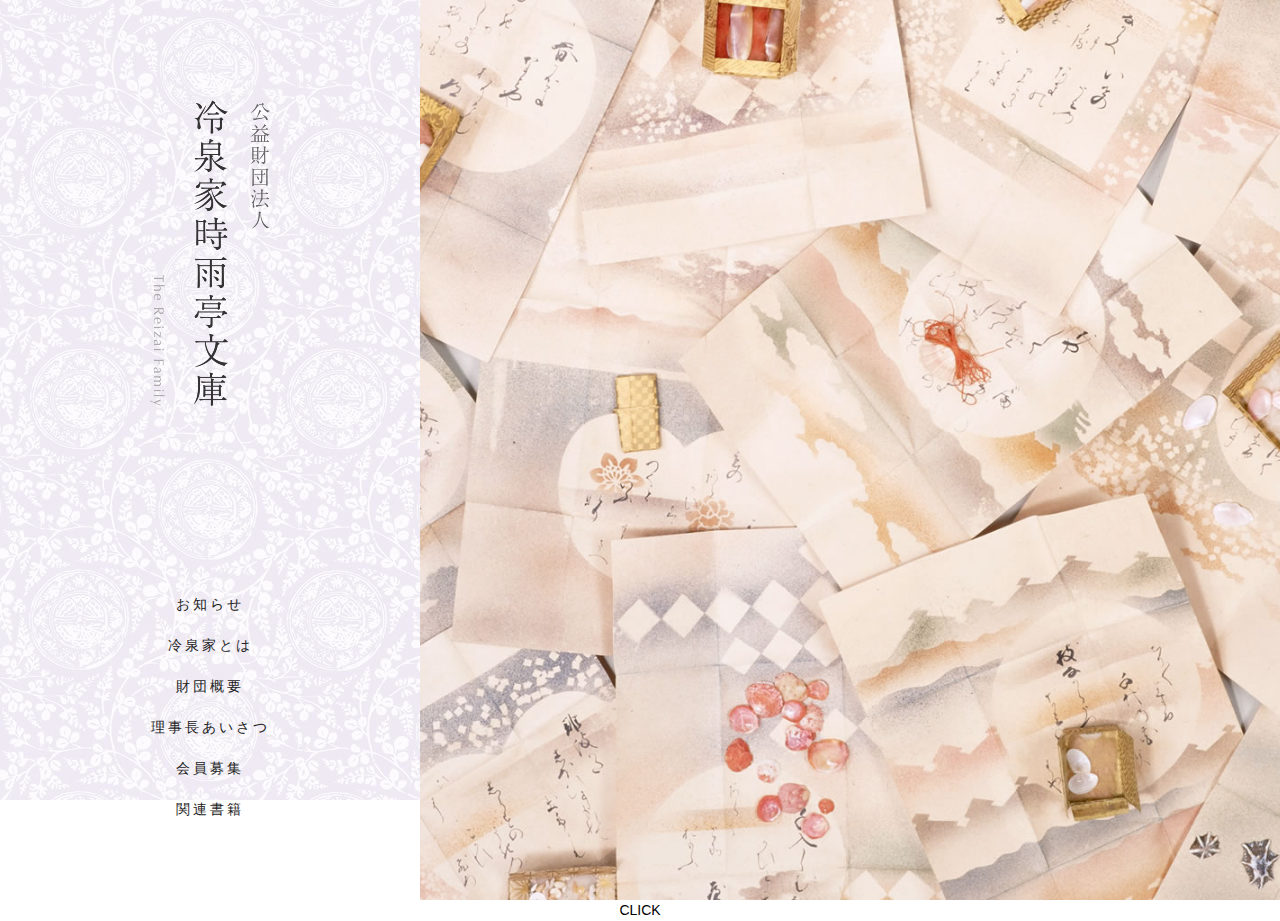
==== commit 5738bb93: "途中経過どす" ====
--- a/index.html
+++ b/index.html
@@ -26,202 +26,207 @@
   <link rel="stylesheet" href="/assets/css/jquery.bxslider.css">
 
   <!--[if lt IE 9]><script src="/assets/js/html5shiv.min.js"></script><![endif]-->
+  <!--<script src="//typesquare.com/accessor/script/typesquare.js?W7M97tGC9VM%3D"></script>-->
   
 </head>
 <body class="index-page">
 
-<div class="wrapper">
-  <header>
-    <h1 class="logo"><a href="/">公益財団法人 冷泉家時雨亭文庫</a></h1>
-    <nav>
-      <ul>
-        <li><a href="#">お知らせ</a></li>
-        <li><a href="#">冷泉家とは</a></li>
-        <li><a href="#">財団概要</a></li>
-        <li><a href="#">理事長あいさつ</a></li> 
-        <li><a href="#">会員募集</a></li>
-        <li><a href="#">関連書籍</a></li> 
-      </ul>
-    </nav>
-  </header>
-  <div class="slider">
-    <ul class="bxslider">
-      <li class="col-1">公益財団法人 冷泉家時雨亭文庫01</li>
-      <li class="col-2">公益財団法人 冷泉家時雨亭文庫02</li>
-      <li class="col-3">公益財団法人 冷泉家時雨亭文庫03</li>
-    </ul>
+  <div class="loading-container">
+    <div class="loading">
+      <div class="loading-icon"></div>
+      <p>読み込み中</p>
+    </div>
   </div>
-</div>
-
-  <section>
-    <h1>お知らせ</h1>
-    <dl>
-      <dt>2014年7月8日</dt><dd><a href="#">平成26年度の情報を更新しました。</a></dd>
-      <dt>2014年6月4日</dt><dd><a href="#">平成26年8月8日（金）に乞巧奠（きっこうてん）を開催します。</a><em>（終了しました）</em></dd>
-      <dt>2014年7月8日</dt><dd><a href="#">平成26年度の情報を更新しました。</a></dd>
-    </dl>
-  </section>
-
-  <section>
-    <h1>冷泉家とは</h1>
-    <div class="text">
-      <p>冷泉家住宅は、完全な姿で現存する唯一の公家屋敷です。京都御所周辺の旧公家町に近世初頭以来の土地を守り、寛政２年に再建された建物と、その配置構成は旧制を忠実に伝えた貴重な遺構として知られています。</p>
-      <p>冷泉家伝来の典籍及び古文書類は、長家、俊成、定家以来の家学である和歌に関するものを中心に、数万点にのぼります。中世から近世にかけて、その時代の公家や武家の手で書き写されて流布したものも多く、伝統文化の継承と新しい文化の形成に重要な役割を果してきました。</p>
-      <p>冷泉流歌道と関連諸行事は、宮廷生活の伝統文化を今に伝えるもので、この継承保存は有形、無形の高い価値をもっています。</p>
-      <p>財団法人「冷泉家時雨亭文庫」は、以上の貴重な文化遺産を、将来にわたり総合的かつ恒久的に継承保存していくことを目的に、昭和56年４月に設立されました。</p>
-   </div>
-   <div class="pic">
-     <figure><img src="/assets/img/pic_about_01.jpg" alt="冷泉家とは"></figure>
-   </div>
-  </section>
-
-  <section>
-    <h1>財団概要</h1>
-    <div class="text">
-      <section>
-       <h2>名称</h2>
-       <div class="content"><p>公益財団法人 冷泉家時雨亭文庫</p></div>
-      </section>
-      <section>
-       <h2>所在地</h2>
-       <div class="content"><p>〒602-0893　京都市上京区今出川通烏丸東入玄武町599番地</p></div>
-      </section>
-      <section>
-       <h2>電話番号</h2>
-       <div class="content"><p>075-241-4322</p></div>
-      </section>
-      <section>
-       <h2>設立年月日</h2>
-       <div class="content"><p>昭和56年4月1日</p></div>
-      </section>
-      <section>
-       <h2>代表者名</h2>
-       <div class="content"><p>理事長 冷泉為人</p></div>
-      </section>
-      <section>
-       <h2>目的</h2>
-       <div class="content"><p>冷泉家の建物及びその環境並びに冷泉家伝来の典籍及び古文書類の保存及び活用を図るとともに、冷泉流歌道と関連諸行事を継承保存し、公開し及び普及を行い、地域の伝統文化の振興、学術文化の発展に寄与する</p></div>
-      </section>
-      <section>
-       <h2>事業内容</h2>
-       <div class="content">
-          <ol>
-            <li>冷泉家住宅及びその環境の保存及び公開</li>
-            <li>冷泉家伝来の典籍及び古文書類の保存、公開、調査研究及び研究成果等の公開</li>
-            <li>冷泉流歌道と関連諸行事の継承保存、公開及び普及</li>
-            <li>その他この法人の目的を達成するために必要な事業</li>
-          </ol>
-       </div>
-      </section>
-      <section>
-       <h2>情報公開</h2>
-       <div class="content">
-         <p><a href="#">定款（PDF,32KB）</a><br><a href="#">役員名簿（PDF,56KB）</a><br><a href="#">貸借対照表</a></p>
-         <aside><p><a href="#">Adobe Readerはこちらからダウンロードしていただけます。</a></p></aside>
-       </div>
-      </section>
-   </div>
-   <div class="pic">
-     <figure><img src="/assets/img/pic_summary_01.jpg" alt="財団概要"></figure>
-   </div>
-  </section>
-
-  <section>
-    <h1>理事長あいさつ</h1>
-    <div class="text">
-      <p>冷泉家は平安、鎌倉の歌聖と仰がれた藤原俊成、定家父子を祖先に持つ「和歌の家」であります。冷泉家に伝来する典籍類は、俊成、定家以来八百年の歳月を経て現在に伝えられ、国宝５件、重要文化財47件を始め、その数は数万点に及びます。また重要文化財冷泉家住宅は、公家屋敷として現存する唯一の遺構となっております。さらに「歌の家」として和歌会、年中行事を今に守り伝えております。</p>
-      <p>幾多の混乱を乗り越えた典籍類、完全な姿で残る公家屋敷、その中で営まれてきた歌会や年中行事、これらの文化遺産を将来にわたり総合的、かつ恒久的に継承保存していくことを目的に昭和56年（1981）４月に設立されたのが、「財団法人冷泉家時雨亭文庫」です。当財団は平成23年４月に公益財団法人となりました。</p>
-      <p>財団設立以来、皆様の温かいご支援を頂き、これまで冷泉家住宅の解体修理や定家の日記『明月記』60巻（国宝）等の修理修復を行ってまいりました。また『冷泉家時雨亭叢書』を刊行し、これまで受け継いできた貴重な典籍類を公刊、全84巻が完結いたしました。<br>今後さらなる伝統文化の振興、発展に寄与していくことを切に願っております。今後も当財団へのご支援を賜りますよう切にお願い申し上げます。</p>
-   </div>
-   <div class="pic">
-     <figure><img src="/assets/img/pic_greeting_01.jpg" alt="理事長 冷泉為人"><figcaption>理事長 冷泉為人</figcaption></figure>
-   </div>
-  </section>
-
-  <section>
-    <h1>会員募集</h1>
-    <div class="text">
-      <p>「冷泉家時雨亭文庫」は、冷泉家に伝わる貴重な文化遺産を、将来にわたり総合的かつ恒久的に継承保存していくことを目的に、昭和56年4月に財団法人として設立され、平成23年4月に公益財団法人へと移行しました。</p>
-      <p>当文庫では、上記の目的を追求し、伝統文化の振興、発展に寄与していくため、広く一般の皆様の御理解を得ることが必要と考え、ここに「冷泉家時雨亭文庫」会員を下記の要項により募ることとなりました。つきましては、当文庫の趣旨に御賛同いただき、御後援賜らんことを切にお願い申し上げます。</p>
-      <p>なお、御協力いただいた資金は、典籍・古文書の修理、建造物の修理等の一部に充当いたします。</p>
+
+  <div class="container">
+
+    <div class="wrapper">
+      <header>
+        <h1 class="logo"><a href="/"><img src="/assets/img/hd_logo_01.png" alt="公益財団法人 冷泉家時雨亭文庫"></a></h1>
+        <nav>
+          <ul>
+            <li><a href="#">お知らせ</a></li>
+            <li><a href="#">冷泉家とは</a></li>
+            <li><a href="#">財団概要</a></li>
+            <li><a href="#">理事長あいさつ</a></li> 
+            <li><a href="#">会員募集</a></li>
+            <li><a href="#">関連書籍</a></li> 
+          </ul>
+        </nav>
+      </header>
+      <div class="slider">
+        <ul class="bxslider">
+          <li class="col-1">公益財団法人 冷泉家時雨亭文庫</li>
+          <li class="col-2">冷泉家の花貝合わせ</li>
+          <li class="col-3">公益財団法人 冷泉家時雨亭文庫</li>
+        </ul>
+      </div>
+    </div>
+    <div class="cursor">CLICK</div>
+  
+    <div class="contents">
+    
+      <section class="news">
+        <h1>お知らせ</h1>
+        <ul>
+          <li><time datatime="2014-07-08">2014年7月8日</time><a href="#">平成26年度の情報を更新しました。</a></li>
+          <li><time datatime="2014-06-04">2014年6月4日</time><a href="#">平成26年8月8日（金）に乞巧奠（きっこうてん）を開催します。</a><em>（終了しました）</em></li>
+          <li><time datatime="2014-07-08">2014年7月8日</time><a href="#">平成26年度の情報を更新しました。</a></li>
+        </dl>
+      </section>
+    
+      <section class="about">
+        <h1>冷泉家とは</h1>
+        <div class="text">
+          <p>冷泉家住宅は、完全な姿で現存する唯一の公家屋敷です。京都御所周辺の旧公家町に近世初頭以来の土地を守り、寛政２年に再建された建物と、その配置構成は旧制を忠実に伝えた貴重な遺構として知られています。</p>
+          <p>冷泉家伝来の典籍及び古文書類は、長家、俊成、定家以来の家学である和歌に関するものを中心に、数万点にのぼります。中世から近世にかけて、その時代の公家や武家の手で書き写されて流布したものも多く、伝統文化の継承と新しい文化の形成に重要な役割を果してきました。</p>
+          <p>冷泉流歌道と関連諸行事は、宮廷生活の伝統文化を今に伝えるもので、この継承保存は有形、無形の高い価値をもっています。</p>
+          <p>財団法人「冷泉家時雨亭文庫」は、以上の貴重な文化遺産を、将来にわたり総合的かつ恒久的に継承保存していくことを目的に、昭和56年４月に設立されました。</p>
+       </div>
+       <div class="pic">
+         <figure><img src="/assets/img/pic_about_01.jpg" alt="冷泉家とは"></figure>
+       </div>
+      </section>
+    
+      <section class="summary">
+        <h1>財団概要</h1>
+        <div class="text">
+          <section>
+           <h2>名称</h2>
+           <div class="content"><p>公益財団法人 冷泉家時雨亭文庫</p></div>
+          </section>
+          <section>
+           <h2>所在地</h2>
+           <div class="content"><p>〒602-0893　京都市上京区今出川通烏丸東入玄武町599番地</p></div>
+          </section>
+          <section>
+           <h2>電話番号</h2>
+           <div class="content"><p>075-241-4322</p></div>
+          </section>
+          <section>
+           <h2>設立年月日</h2>
+           <div class="content"><p>昭和56年4月1日</p></div>
+          </section>
+          <section>
+           <h2>代表者名</h2>
+           <div class="content"><p>理事長 冷泉為人</p></div>
+          </section>
+          <section>
+           <h2>目的</h2>
+           <div class="content"><p>冷泉家の建物及びその環境並びに冷泉家伝来の典籍及び古文書類の保存及び活用を図るとともに、冷泉流歌道と関連諸行事を継承保存し、公開し及び普及を行い、地域の伝統文化の振興、学術文化の発展に寄与する</p></div>
+          </section>
+          <section>
+           <h2>事業内容</h2>
+           <div class="content">
+              <ol>
+                <li>冷泉家住宅及びその環境の保存及び公開</li>
+                <li>冷泉家伝来の典籍及び古文書類の保存、公開、調査研究及び研究成果等の公開</li>
+                <li>冷泉流歌道と関連諸行事の継承保存、公開及び普及</li>
+                <li>その他この法人の目的を達成するために必要な事業</li>
+              </ol>
+           </div>
+          </section>
+          <section>
+           <h2>情報公開</h2>
+           <div class="content">
+             <p><a href="#">定款（PDF,32KB）</a><br><a href="#">役員名簿（PDF,56KB）</a><br><a href="#">貸借対照表</a></p>
+             <aside><p><a href="#">Adobe Readerはこちらからダウンロードしていただけます。</a></p></aside>
+           </div>
+          </section>
+       </div>
+       <div class="pic">
+         <figure><img src="/assets/img/pic_summary_01.jpg" alt="財団概要"></figure>
+       </div>
+      </section>
+    
+      <section class="greeting">
+        <h1>理事長あいさつ</h1>
+        <div class="text">
+          <p>冷泉家は平安、鎌倉の歌聖と仰がれた藤原俊成、定家父子を祖先に持つ「和歌の家」であります。冷泉家に伝来する典籍類は、俊成、定家以来八百年の歳月を経て現在に伝えられ、国宝５件、重要文化財47件を始め、その数は数万点に及びます。また重要文化財冷泉家住宅は、公家屋敷として現存する唯一の遺構となっております。さらに「歌の家」として和歌会、年中行事を今に守り伝えております。</p>
+          <p>幾多の混乱を乗り越えた典籍類、完全な姿で残る公家屋敷、その中で営まれてきた歌会や年中行事、これらの文化遺産を将来にわたり総合的、かつ恒久的に継承保存していくことを目的に昭和56年（1981）４月に設立されたのが、「財団法人冷泉家時雨亭文庫」です。当財団は平成23年４月に公益財団法人となりました。</p>
+          <p>財団設立以来、皆様の温かいご支援を頂き、これまで冷泉家住宅の解体修理や定家の日記『明月記』60巻（国宝）等の修理修復を行ってまいりました。また『冷泉家時雨亭叢書』を刊行し、これまで受け継いできた貴重な典籍類を公刊、全84巻が完結いたしました。<br>今後さらなる伝統文化の振興、発展に寄与していくことを切に願っております。今後も当財団へのご支援を賜りますよう切にお願い申し上げます。</p>
+       </div>
+       <div class="pic">
+         <figure><img src="/assets/img/pic_greeting_01.jpg" alt="理事長 冷泉為人"><figcaption>理事長 冷泉為人</figcaption></figure>
+       </div>
+      </section>
+    
       <section class="member">
-        <h2>公益財団法人冷泉家時雨亭文庫会員について</h2>
-        <p>一、文庫の目的を御理解いただき、御賛同くださる個人または団体を会員とします。</p>
-        <p>一、会員は、正会員、特別会員、賛助会員があります。それぞれ次の会費を納入してください。会費は何口でも結構です。</p>
-        <ul>
-          <li>正会員：毎年一口　一万円</li>
-          <li>特別会員：毎年一口　五万円</li>
-          <li>賛助会員：毎年一口　十万円</li>
-        </ul>
-        <p>一、会員には、文庫のニュースを記載した機関紙「志くれてい」を年四回発行します。</p>
-        <p>一、会員には、文庫の主催する行事等を御案内することがあります。</p>
-        <p class="btn"><a href="#">入会を希望される方はこちら</a></p>
-      </section>      
-   </div>
-   <div class="pic">
-     <ul>
-       <li><figure><img src="/assets/img/pic_member_01.jpg" alt="会員募集"></figure></li>
-       <li><figure><img src="/assets/img/pic_member_02.jpg" alt="機関紙「志くれてい」"><figcaption>機関紙「志くれてい」</figcaption></figure></li>
-     </ul>
-   </div>
-  </section>
-
-  <section>
-    <h1>関連書籍</h1>
-    <section class="book">
-      <figure><img src="/assets/img/pic_book_01.jpg" alt="冷泉家 八〇〇年の「守る力」　冷泉 貴実子（著）"></figure>
-      <h2>冷泉家 八〇〇年の「守る力」</h2>
-      <h3>冷泉 貴実子（著）</h3>
-      <p>「相変わらず」で伝えてきた冷泉家のあれこれを、やさしい文章で記す。新書なので読みやすい。</p>
-    </section>
-    <section class="book">
-      <figure><img src="/assets/img/pic_book_02.jpg" alt="花もみぢ―冷泉家と京都　冷泉 貴実子（著）"></figure>
-      <h2>花もみぢ―冷泉家と京都</h2>
-      <h3>冷泉 貴実子（著）</h3>
-      <p>冷泉貴実子が冷泉家時雨亭叢書の月報に掲載した随筆を中心にまとめたエッセイ集。約五十話を収録。ハードカバー。</p>
-    </section>
-    <section class="book">
-      <figure><img src="/assets/img/pic_book_03.jpg" alt="冷泉家・蔵番ものがたり―「和歌の家」千年をひもとく　冷泉 為人（著）"></figure>
-      <h2>冷泉家・蔵番ものがたり―「和歌の家」千年をひもとく</h2>
-      <h3>冷泉 為人（著）</h3>
-      <p>冷泉家の歴史、所蔵品、年中行事等を網羅しており、冷泉家の全てが分かる。読み応えがある文章量。</p>
-    </section>
-    <section class="book">
-      <figure><img src="/assets/img/pic_book_04.jpg" alt="冷泉家歌ごよみ―京の八百歳　冷泉 貴実子（著）"></figure>
-      <h2>冷泉家歌ごよみ―京の八百歳</h2>
-      <h3>冷泉 貴実子（著）</h3>
-      <p>京都新聞の連載をまとめたもの。正月から歳末までの年中行事に、季節の和歌を添えている。カラー写真も美しい。</p>
-    </section>
-
-  <section>
-    <h1>関連リンク</h1>
-    <p><a href="#"><img src="/assets/img/bnr_link_01.jpg"></a></p>
-  </section>
-
-  <footer>
-    <p>当サイトに掲載のイラスト・写真・文章の無断転載を禁じます。<br>すべての著作権は公益財団法人冷泉家時雨亭文庫に帰属します。</p>
-    <h1>公益財団法人 冷泉家時雨亭文庫</h1>
-    <address>〒602-0893 京都市上京区今出川通烏丸東入玄武町五九九番地</address>
-    <small>Copyright©The Reizei Family All Rights Reserved.</small>
-  </footer>    
+        <h1>会員募集</h1>
+        <div class="text">
+          <p>「冷泉家時雨亭文庫」は、冷泉家に伝わる貴重な文化遺産を、将来にわたり総合的かつ恒久的に継承保存していくことを目的に、昭和56年4月に財団法人として設立され、平成23年4月に公益財団法人へと移行しました。</p>
+          <p>当文庫では、上記の目的を追求し、伝統文化の振興、発展に寄与していくため、広く一般の皆様の御理解を得ることが必要と考え、ここに「冷泉家時雨亭文庫」会員を下記の要項により募ることとなりました。つきましては、当文庫の趣旨に御賛同いただき、御後援賜らんことを切にお願い申し上げます。</p>
+          <p>なお、御協力いただいた資金は、典籍・古文書の修理、建造物の修理等の一部に充当いたします。</p>
+          <section class="contents">
+            <h2>公益財団法人冷泉家時雨亭文庫会員について</h2>
+            <p>一、文庫の目的を御理解いただき、御賛同くださる個人または団体を会員とします。</p>
+            <p>一、会員は、正会員、特別会員、賛助会員があります。それぞれ次の会費を納入してください。会費は何口でも結構です。</p>
+            <ul>
+              <li>正会員：毎年一口　一万円</li>
+              <li>特別会員：毎年一口　五万円</li>
+              <li>賛助会員：毎年一口　十万円</li>
+            </ul>
+            <p>一、会員には、文庫のニュースを記載した機関紙「志くれてい」を年四回発行します。</p>
+            <p>一、会員には、文庫の主催する行事等を御案内することがあります。</p>
+            <p class="btn"><a href="#">入会を希望される方はこちら</a></p>
+          </section>      
+       </div>
+       <div class="pic">
+         <ul>
+           <li><figure><img src="/assets/img/pic_member_01.jpg" alt="会員募集"></figure></li>
+           <li><figure><img src="/assets/img/pic_member_02.jpg" alt="機関紙「志くれてい」"><figcaption>機関紙「志くれてい」</figcaption></figure></li>
+         </ul>
+       </div>
+      </section>
+    
+      <section class="books">
+        <h1>関連書籍</h1>
+        <section class="book">
+          <figure><img src="/assets/img/pic_book_01.jpg" alt="冷泉家 八〇〇年の「守る力」　冷泉 貴実子（著）"></figure>
+          <h2>冷泉家 八〇〇年の「守る力」</h2>
+          <h3>冷泉 貴実子（著）</h3>
+          <p>「相変わらず」で伝えてきた冷泉家のあれこれを、やさしい文章で記す。新書なので読みやすい。</p>
+        </section>
+        <section class="book">
+          <figure><img src="/assets/img/pic_book_02.jpg" alt="花もみぢ―冷泉家と京都　冷泉 貴実子（著）"></figure>
+          <h2>花もみぢ―冷泉家と京都</h2>
+          <h3>冷泉 貴実子（著）</h3>
+          <p>冷泉貴実子が冷泉家時雨亭叢書の月報に掲載した随筆を中心にまとめたエッセイ集。約五十話を収録。ハードカバー。</p>
+        </section>
+        <section class="book">
+          <figure><img src="/assets/img/pic_book_03.jpg" alt="冷泉家・蔵番ものがたり―「和歌の家」千年をひもとく　冷泉 為人（著）"></figure>
+          <h2>冷泉家・蔵番ものがたり―「和歌の家」千年をひもとく</h2>
+          <h3>冷泉 為人（著）</h3>
+          <p>冷泉家の歴史、所蔵品、年中行事等を網羅しており、冷泉家の全てが分かる。読み応えがある文章量。</p>
+        </section>
+        <section class="book">
+          <figure><img src="/assets/img/pic_book_04.jpg" alt="冷泉家歌ごよみ―京の八百歳　冷泉 貴実子（著）"></figure>
+          <h2>冷泉家歌ごよみ―京の八百歳</h2>
+          <h3>冷泉 貴実子（著）</h3>
+          <p>京都新聞の連載をまとめたもの。正月から歳末までの年中行事に、季節の和歌を添えている。カラー写真も美しい。</p>
+        </section>
+      </section>
+    
+      <section class="link">
+        <h1>関連リンク</h1>
+        <p><a href="#"><img src="/assets/img/bnr_link_01.jpg"></a></p>
+      </section>
+    
+      <footer>
+        <p>当サイトに掲載のイラスト・写真・文章の無断転載を禁じます。<br>すべての著作権は公益財団法人冷泉家時雨亭文庫に帰属します。</p>
+        <h1>公益財団法人 冷泉家時雨亭文庫</h1>
+        <address>〒602-0893 京都市上京区今出川通烏丸東入玄武町五九九番地</address>
+        <small>Copyright©The Reizei Family All Rights Reserved.</small>
+      </footer>    
+    
+    </div>
+  </div>
 
   <script src="https://ajax.googleapis.com/ajax/libs/jquery/1.11.1/jquery.min.js"></script>
+  <script src="/assets/js/jquery.easing1.3.js"></script>
   <script src="/assets/js/jquery.general.responsive.js"></script>
   <script src="/assets/js/jquery.bxslider.min.js"></script>
-  <script>
-    $(function() {
-      $('.bxslider,.bxsliderSp').bxSlider({
-        speed: 1500,
-        pause: 4000,
-        mode:'fade',
-        auto:true,
-        infiniteLoop:true,
-        adaptiveHeight:true,
-        controls:false,
-        pager: false,
-      });
-    });
-</script>
+  <script src="/assets/js/index.js"></script>
 
 </body>
 </html>--- a/assets/css/style.css
+++ b/assets/css/style.css
@@ -1 +1 @@
-﻿body{line-height:1.5;background-color:#fff;color:#000;font-family:"Hiragino Kaku Gothic Pro", "メイリオ", Meiryo, "ＭＳ Ｐゴシック", "MS Gothic", sans-serif;-webkit-text-size-adjust:100%}@media screen and (max-width: 600px){body{font-size:14px}}@media screen and (min-width: 601px) and (max-width: 970px){body{font-size:14px}}.device-desktop body{min-width:970px;font-size:14px}li{list-style-type:none}img{vertical-align:middle}@media screen and (max-width: 971px){img{max-width:100%}}.device-desktop .only-mobile{display:none !important}@media screen and (max-width: 971px){.only-desktop{display:none !important}}@media screen and (max-width: 600px){.hidden-phone{display:none !important}}@media screen and (min-width: 601px) and (max-width: 970px){.hidden-tablet{display:none !important}}.device-desktop .wrapper{height:800px;table-layout:fixed;display:table;width:100%}.device-desktop .wrapper header{width:420px;height:800px;overflow:hidden;background:url(../img/bg_header_01.jpg) no-repeat 0 0;position:relative;display:table-cell}.device-desktop .wrapper header a:link,.device-desktop .wrapper header a:visited{color:#222;text-decoration:none}.device-desktop .device-desktop .wrapper header a:hover,.device-desktop .device-desktop .wrapper header a:active{color:#222;text-decoration:underline}.device-desktop .wrapper header h1{position:absolute;top:100px;left:50%;width:120px;margin-left:-60px}.device-desktop .wrapper header h1 a{width:120px;height:306px;background:url("../img/hd_logo_01.png") no-repeat 0 0;display:block;text-indent:-9999px}.device-desktop .wrapper header nav{position:absolute;bottom:80px;width:420px}.device-desktop .wrapper header nav ul li{padding:0 20px;text-align:center;letter-spacing:3px;margin-top:20px}.device-desktop .wrapper .slider{display:table-cell;height:800px;overflow:hidden}.device-desktop .wrapper .slider li{width:100%;height:800px}.device-desktop .wrapper .slider li.col-1{background:url(../img/pic_header_01.jpg) no-repeat 50% 50%}.device-desktop .wrapper .slider li.col-2{background:url(../img/pic_header_02.jpg) no-repeat 50% 50%}.device-desktop .wrapper .slider li.col-3{background:url(../img/pic_header_03.jpg) no-repeat 50% 50%}body.permalink .posts .post .head{text-align:center}body.permalink .posts .post .body{word-break:break-all}body.permalink .posts .post .body a:link,body.permalink .posts .post .body a:visited{color:#db4d6d;text-decoration:underline}.device-desktop body.permalink .posts .post .body a:hover,.device-desktop body.permalink .posts .post .body a:active{color:#db4d6d;text-decoration:none}body.permalink .posts .post .body blockquote{border:solid 1px #e0e0e0;font-style:italic}body.permalink .posts .post .body img{display:block}body.permalink .posts .post .body strong{font-weight:bold;text-align:center;display:block}body.permalink .posts .post .body ul li{list-style:disc inside;line-height:1.75}body.permalink .posts .post .body ol li{list-style:decimal inside;line-height:1.75}@media screen and (max-width: 971px){body.permalink .posts .post{margin-top:6.25%}body.permalink .posts .post figure{margin-bottom:4.69%}body.permalink .posts .post .head{margin:0 0 6.25%}body.permalink .posts .post .head .title{margin:2.34% 0;font-size:14px}body.permalink .posts .post .head .tag{padding:2px 0 10px}body.permalink .posts .post .body p{line-height:1.75}body.permalink .posts .post .body blockquote{margin:2em 0;padding:1em 1.5em}body.permalink .posts .post .body img,body.permalink .posts .post .body strong,body.permalink .posts .post .body ul,body.permalink .posts .post .body ol{margin:1.5em 0}}@media screen and (max-width: 600px){body.permalink .posts .post .foot{border-top:dotted 1px #000;margin-top:2em}body.permalink .posts .post .foot a:link,body.permalink .posts .post .foot a:visited{color:#000;text-decoration:underline}.device-desktop body.permalink .posts .post .foot a:hover,.device-desktop body.permalink .posts .post .foot a:active{color:#000;text-decoration:none}body.permalink .posts .post .foot ul{text-align:center}body.permalink .posts .post .foot ul li{display:inline-block;vertical-align:top;padding-left:6%}body.permalink .posts .post .foot ul li:first-child{padding-left:0}body.permalink .posts .post .foot ul.social{padding:6.25% 0}body.permalink .posts .post .foot ul.social li{padding-left:1%}body.permalink .posts .post .foot ul.social li:first-child{padding-left:0}body.permalink .posts .post .foot ul.social li.plus{width:70px;overflow:hidden}body.permalink .posts .post .foot ul.social li.twitter{width:100px;overflow:hidden}body.permalink .posts .post .foot ul.page-nav{border-top:solid 2px #000;font-size:12px;padding:9.38% 0 7.81%}}@media screen and (min-width: 601px) and (max-width: 970px){body.permalink .posts .post figure{margin-bottom:4.56%}body.permalink .posts .post .head{margin:0 0 3.91%}body.permalink .posts .post .head .title{font-size:19px;margin:0.65% 0}body.permalink .posts .post .head .date,body.permalink .posts .post .head .category{font-size:13px}body.permalink .posts .post .head .content{width:80%;margin:0 auto}body.permalink .posts .post .head .content p{line-height:2}body.permalink .posts .post .foot{margin-top:4em;border-top:dotted 1px #000}body.permalink .posts .post .foot a:link,body.permalink .posts .post .foot a:visited{color:#666;text-decoration:underline}.device-desktop body.permalink .posts .post .foot a:hover,.device-desktop body.permalink .posts .post .foot a:active{color:#666;text-decoration:none}body.permalink .posts .post .foot .foot-title{float:left;padding:30px 0 27px;font-size:10px}body.permalink .posts .post .foot ul:after{content:"";display:block;clear:both}body.permalink .posts .post .foot ul li{float:left}body.permalink .posts .post .foot ul.social{float:right;padding:26px 0 0}body.permalink .posts .post .foot ul.social li{padding-left:10px}body.permalink .posts .post .foot ul.social li span{vertical-align:top !important}body.permalink .posts .post .foot ul.social li.plus{width:75px;overflow:hidden}body.permalink .posts .post .foot ul.page-nav{clear:both;position:relative;padding:60px 0 0;border-top:solid 2px #000;font-size:13px}body.permalink .posts .post .foot ul.page-nav li{margin-left:-5px;padding-left:50px}body.permalink .posts .post .foot ul.page-nav li:first-child{padding-left:0}}.device-desktop body.permalink .posts figure{padding:0 180px 35px}.device-desktop body.permalink .posts .head{margin:0 0 26px;padding:0 50px}.device-desktop body.permalink .posts .head .date time{font-size:14px}.device-desktop body.permalink .posts .head .title{font-size:20px;margin:4px 0}.device-desktop body.permalink .posts .head .category dd{font-size:14px}.device-desktop body.permalink .posts .head .tag{padding:2px 0 10px}.device-desktop body.permalink .posts .head .tag dd{font-size:12px}.device-desktop body.permalink .posts .body{padding:0 180px}.device-desktop body.permalink .posts .body p{line-height:2.05}.device-desktop body.permalink .posts .body blockquote{padding:25px 28px 20px}.device-desktop body.permalink .posts .body blockquote,.device-desktop body.permalink .posts .body img,.device-desktop body.permalink .posts .body strong{margin:30px 0 40px}.device-desktop body.permalink .posts .body ul,.device-desktop body.permalink .posts .body ol{margin:45px 0 50px}.device-desktop body.permalink .posts .foot{border-top:dotted 1px #000;margin-top:40px}.device-desktop body.permalink .posts .foot a:link,.device-desktop body.permalink .posts .foot a:visited{color:#666;text-decoration:underline}.device-desktop .device-desktop body.permalink .posts .foot a:hover,.device-desktop .device-desktop body.permalink .posts .foot a:active{color:#666;text-decoration:none}.device-desktop body.permalink .posts .foot .foot-title{float:left;padding:30px 0 27px;font-size:11px}.device-desktop body.permalink .posts .foot ul:after{content:"";display:block;clear:both}.device-desktop body.permalink .posts .foot ul li{float:left}.device-desktop body.permalink .posts .foot ul.social{float:right;padding:26px 0 0}.device-desktop body.permalink .posts .foot ul.social li{padding-left:10px}.device-desktop body.permalink .posts .foot ul.social li.plus{width:75px;overflow:hidden}.device-desktop body.permalink .posts .foot ul.page-nav{clear:both;position:relative;padding:62px 0 10px;border-top:solid 2px #000;font-size:12px}.device-desktop body.permalink .posts .foot ul.page-nav li{margin-left:-5px;padding-left:50px}.device-desktop body.permalink .posts .foot ul.page-nav li:first-child{padding-left:0}body.other-pages #contact i{color:#db4d6d;font-style:normal}body.other-pages #contact i span{display:none}body.other-pages #contact form input,body.other-pages #contact form textarea{border:none;background:none;-webkit-appearance:none;border-radius:0}body.other-pages #contact form input:focus,body.other-pages #contact form textarea:focus{outline:none}body.other-pages #contact form dl input,body.other-pages #contact form dl textarea{border:solid 1px #ccc;background-color:#f5f5f5;padding:6px}body.other-pages #contact form dl input:focus,body.other-pages #contact form dl textarea:focus{outline:none;border:solid 1px #aaa;background-color:#f3f3f3}body.other-pages #contact form dl input.error,body.other-pages #contact form dl textarea.error{color:#db4d6d;border:solid 1px #db4d6d;background-color:#fcf5f7 !important}@media screen and (max-width: 971px){body.other-pages #contact{line-height:1.75;padding-bottom:23.44%}body.other-pages #contact .head{margin-top:9.38%;padding-bottom:8.59%;border-bottom:solid 1px #ccc}body.other-pages #contact .head h1{font-weight:bold;margin-bottom:1%}body.other-pages #contact form{margin-top:7.81%}body.other-pages #contact form .error{font-size:12px}body.other-pages #contact form input{width:80%;font-size:14px}body.other-pages #contact form textarea{width:95%;height:200px;font-size:14px}body.other-pages #contact form dl dt{margin-top:15px;margin-bottom:2px}body.other-pages #contact form dl dd small{display:none}body.other-pages #contact form .submit{margin-top:5px;margin-bottom:25px}body.other-pages #contact form .submit .btns{margin-bottom:25px;padding-bottom:25px;border-bottom:solid 1px #ccc}body.other-pages #contact form .submit p.btn input{width:100%;background-color:#ccc;font-size:100%;padding:15px 0}body.other-pages #contact form .submit p.btn.back{margin-top:25px}body.other-pages #contact form .submit p.btn.back a{width:100%;height:auto;background:url("../img/sp/btn-back.png") no-repeat 0 0;display:block;text-indent:-9999px;background-size:100% auto}body.other-pages #contact form .submit aside{font-size:11px;line-height:1.5}}@media screen and (min-width: 601px) and (max-width: 970px){body.other-pages #contact{margin-bottom:18.23%;padding-bottom:0}body.other-pages #contact .head{margin-top:6.51%;padding-bottom:6.51%}body.other-pages #contact .head h1{margin-bottom:2.28%}body.other-pages #contact form{margin-top:6.51%}body.other-pages #contact form input{width:50%}body.other-pages #contact form textarea{height:150px}body.other-pages #contact form dl dt{margin-top:30px}body.other-pages #contact form .submit{margin-top:25px}body.other-pages #contact form .submit .btns{margin-bottom:30px;padding-bottom:0;border-bottom:none}body.other-pages #contact form .submit .btns:after{content:"";display:block;clear:both}body.other-pages #contact form .submit p.btn input{width:45%;font-size:13px}body.other-pages #contact form .submit p.btn.send{float:left;width:45%}body.other-pages #contact form .submit p.btn.send input{width:100%}body.other-pages #contact form .submit p.btn.back{float:left;margin:16px 0 0 30px}body.other-pages #contact form .submit p.btn.back a{width:68px;height:38px;background:url("../img/pc/btn-back.png") no-repeat 0 0;display:block;text-indent:-9999px}}.device-desktop body.other-pages #contact{font-size:12px;line-height:2;margin-bottom:50px}.device-desktop body.other-pages #contact .head{margin-bottom:58px;padding-bottom:50px;border-bottom:solid 1px #ccc}.device-desktop body.other-pages #contact .head h1{font-size:14px;margin-bottom:5px}.device-desktop body.other-pages #contact form dl:after{content:"";display:block;clear:both}.device-desktop body.other-pages #contact form dl dt{float:left;clear:left;width:200px;margin-bottom:30px}.device-desktop body.other-pages #contact form dl dd{margin-left:200px;margin-bottom:28px}.device-desktop body.other-pages #contact form dl dd input{width:250px}.device-desktop body.other-pages #contact form dl dd textarea{width:500px;height:200px}.device-desktop body.other-pages #contact form dl dd small{color:#666;padding-left:8px}.device-desktop body.other-pages #contact form .submit{margin-left:200px;width:700px}.device-desktop body.other-pages #contact form .submit .btns:after{content:"";display:block;clear:both}.device-desktop body.other-pages #contact form .submit p.btn input,.device-desktop body.other-pages #contact form .submit p.btn a{background:none;border:none;padding:0;cursor:pointer}.device-desktop body.other-pages #contact form .submit p.btn.confirm input{width:180px;height:40px;background:url("../img/pc/btn-confirm.png") no-repeat 0 0;display:block;text-indent:-9999px}.device-desktop body.other-pages #contact form .submit p.btn.confirm input:hover{background-position:0 -40px}.device-desktop body.other-pages #contact form .submit p.btn.send{float:left}.device-desktop body.other-pages #contact form .submit p.btn.send input{width:180px;height:40px;background:url("../img/pc/btn-post.png") no-repeat 0 0;display:block;text-indent:-9999px}.device-desktop body.other-pages #contact form .submit p.btn.send input:hover{background-position:0 -40px}.device-desktop body.other-pages #contact form .submit p.btn.back{float:left;margin:11px 0 0 30px}.device-desktop body.other-pages #contact form .submit p.btn.back a{width:68px;height:19px;background:url("../img/pc/btn-back.png") no-repeat 0 0;display:block;text-indent:-9999px}.device-desktop body.other-pages #contact form .submit p.btn.back a:hover{background-position:0 -19px}.device-desktop body.other-pages #contact form .submit aside{margin-top:60px;font-size:11px;text-indent:-1em;padding-left:1em;line-height:1.8}@media screen and (max-width: 971px){body.other-pages.confirm #contact form dt{font-weight:bold;margin-bottom:0}}@media screen and (max-width: 971px){body.other-pages #contact-complete{line-height:1.75;padding-bottom:23.44%}body.other-pages #contact-complete .head{margin-top:9.38%;padding-bottom:4.69%}body.other-pages #contact-complete .head h1{font-weight:bold;margin-bottom:1%}body.other-pages #contact-complete .aside{margin:15px 0 10px}body.other-pages #contact-complete .foot .logo{width:28%}body.other-pages #contact-complete .foot .btn-backtop{margin:30px 0 20px}body.other-pages #contact-complete .foot .btn-backtop a:link,body.other-pages #contact-complete .foot .btn-backtop a:visited{color:#000;text-decoration:none}.device-desktop body.other-pages #contact-complete .foot .btn-backtop a:hover,.device-desktop body.other-pages #contact-complete .foot .btn-backtop a:active{color:#000;text-decoration:none}body.other-pages #contact-complete .foot .btn-backtop a{display:block;width:100%;background-color:#ccc;font-size:100%;padding:13px 0;text-align:center}}@media screen and (min-width: 601px) and (max-width: 970px){body.other-pages #contact-complete{margin-bottom:18.23%;padding-bottom:0}body.other-pages #contact-complete .head{margin-top:6.51%;padding-bottom:6.51%}body.other-pages #contact-complete .head h1{margin-bottom:1.3%}body.other-pages #contact-complete .aside{margin:30px 0 10px}body.other-pages #contact-complete .foot .logo{width:20%}body.other-pages #contact-complete .foot .btn-backtop{margin:35px 0 20px}body.other-pages #contact-complete .foot .btn-backtop a{width:45%}}.device-desktop body.other-pages #contact-complete{font-size:12px;line-height:2;margin-bottom:60px}.device-desktop body.other-pages #contact-complete .head{margin-bottom:50px}.device-desktop body.other-pages #contact-complete .head h1{font-size:14px;margin-bottom:5px}.device-desktop body.other-pages #contact-complete .head .aside{margin-top:25px}.device-desktop body.other-pages #contact-complete .foot .btn-backtop{margin-top:30px}.device-desktop body.other-pages #contact-complete .foot .btn-backtop a{width:180px;height:40px;background:url("../img/pc/btn-backtop.png") no-repeat 0 0;display:block;text-indent:-9999px}.device-desktop body.other-pages #contact-complete .foot .btn-backtop a:hover{background-position:0 -40px}
+﻿body{line-height:1.5;background-color:#fff;color:#000;font-family:'Muli','Helvetica','Arial', 游ゴシック体, 'Yu Gothic', YuGothic, 'ヒラギノ角ゴシック Pro', 'Hiragino Kaku Gothic Pro', メイリオ, Meiryo, Osaka, 'ＭＳ Ｐゴシック', 'MS PGothic', sans-serif;-webkit-text-size-adjust:100%}@media screen and (max-width: 600px){body{font-size:14px}}@media screen and (min-width: 601px) and (max-width: 970px){body{font-size:14px}}.device-desktop body{min-width:1000px;font-size:14px;text-align:center}li{list-style-type:none}img{vertical-align:middle}@media screen and (max-width: 971px){img{max-width:100%}}.device-desktop .only-mobile{display:none !important}@media screen and (max-width: 971px){.only-desktop{display:none !important}}@media screen and (max-width: 600px){.hidden-phone{display:none !important}}@media screen and (min-width: 601px) and (max-width: 970px){.hidden-tablet{display:none !important}}html,body{height:100%}.loading-container{display:none;position:fixed;width:100%;height:100%;top:0px;left:0px;background:#FFF;z-index:9998}.loading{position:absolute;top:50%;left:50%;margin-top:-25px;margin-left:-50px;text-align:center;width:100px;height:50px;z-index:9999}.loading .loading-icon{display:inline-block;width:30px;height:30px;border:1px solid #BBB;border-radius:50%;animation:spin 0.75s infinite linear;border-top-width:0;margin-bottom:5px}.loading .loading-icon::before,.loading .loading-icon::after{left:-2px;top:-2px;display:none;position:absolute;content:'';width:inherit;height:inherit;border:inherit;border-radius:inherit}@keyframes spin{from{transform:rotate(0deg)}to{transform:rotate(360deg)}}.loading p{font-size:10px;color:#AAA;font-family:"Ryumin Light KL";letter-spacing:1px}.device-desktop .wrapper{height:100%;table-layout:fixed;display:table;width:100%;text-align:left}.device-desktop .wrapper header{width:420px;height:100%;overflow:hidden;background:url(../img/bg_header_01.jpg) no-repeat 0 0;position:relative;display:table-cell}.device-desktop .wrapper header a:link,.device-desktop .wrapper header a:visited{color:#222;text-decoration:none}.device-desktop .device-desktop .wrapper header a:hover,.device-desktop .device-desktop .wrapper header a:active{color:#222;text-decoration:underline}.device-desktop .wrapper header h1{position:absolute;top:100px;left:50%;width:120px;margin-left:-60px}.device-desktop .wrapper header h1 a img{-webkit-transition:opacity 0.5s ease-out;-moz-transition:opacity 0.5s ease-out;-ms-transition:opacity 0.5s ease-out;transition:opacity 0.5s ease-out}.device-desktop .wrapper header h1:hover img{opacity:.5;filter:alpha(opacity=50);-ms-filter:"alpha(opacity=50)";-webkit-opacity:.5;-moz-opacity:.5}.device-desktop .wrapper header nav{position:absolute;bottom:80px;width:420px}.device-desktop .wrapper header nav ul li{padding:0 20px;text-align:center;letter-spacing:3px;margin-top:20px}.device-desktop .wrapper .slider{display:table-cell;height:100%;overflow:hidden}.device-desktop .wrapper .slider li{width:100%;height:100%;font-size:0;text-indent:-9999}.device-desktop .wrapper .slider li.col-1{background:url(../img/pic_header_01.jpg) no-repeat 50% 50%;background-size:cover}.device-desktop .wrapper .slider li.col-2{background:url(../img/pic_header_02.jpg) no-repeat 50% 50%;background-size:cover}.device-desktop .wrapper .slider li.col-3{background:url(../img/pic_header_03.jpg) no-repeat 50% 50%;background-size:cover}.device-desktop .contents{width:1000px;margin:0 auto;text-align:left}.device-desktop .contents h1{text-align:center;font-size:36px;margin-bottom:50px;font-family:"Ryumin Light KL";letter-spacing:6px;color:#222}.device-desktop .contents>section{margin-bottom:120px}.device-desktop .news li{text-align:center;margin-bottom:25px}.device-desktop .news li a:link,.device-desktop .news li a:visited{color:#222;text-decoration:none}.device-desktop .device-desktop .news li a:hover,.device-desktop .device-desktop .news li a:active{color:#222;text-decoration:underline}.device-desktop .news li time{color:#999;margin-right:10px}.device-desktop .news li em{color:#CC0033;font-style:normal}.device-desktop .news:last-child{margin-bottom:0}body.permalink .posts .post .head{text-align:center}body.permalink .posts .post .body{word-break:break-all}body.permalink .posts .post .body a:link,body.permalink .posts .post .body a:visited{color:#db4d6d;text-decoration:underline}.device-desktop body.permalink .posts .post .body a:hover,.device-desktop body.permalink .posts .post .body a:active{color:#db4d6d;text-decoration:none}body.permalink .posts .post .body blockquote{border:solid 1px #e0e0e0;font-style:italic}body.permalink .posts .post .body img{display:block}body.permalink .posts .post .body strong{font-weight:bold;text-align:center;display:block}body.permalink .posts .post .body ul li{list-style:disc inside;line-height:1.75}body.permalink .posts .post .body ol li{list-style:decimal inside;line-height:1.75}@media screen and (max-width: 971px){body.permalink .posts .post{margin-top:6.25%}body.permalink .posts .post figure{margin-bottom:4.69%}body.permalink .posts .post .head{margin:0 0 6.25%}body.permalink .posts .post .head .title{margin:2.34% 0;font-size:14px}body.permalink .posts .post .head .tag{padding:2px 0 10px}body.permalink .posts .post .body p{line-height:1.75}body.permalink .posts .post .body blockquote{margin:2em 0;padding:1em 1.5em}body.permalink .posts .post .body img,body.permalink .posts .post .body strong,body.permalink .posts .post .body ul,body.permalink .posts .post .body ol{margin:1.5em 0}}@media screen and (max-width: 600px){body.permalink .posts .post .foot{border-top:dotted 1px #000;margin-top:2em}body.permalink .posts .post .foot a:link,body.permalink .posts .post .foot a:visited{color:#000;text-decoration:underline}.device-desktop body.permalink .posts .post .foot a:hover,.device-desktop body.permalink .posts .post .foot a:active{color:#000;text-decoration:none}body.permalink .posts .post .foot ul{text-align:center}body.permalink .posts .post .foot ul li{display:inline-block;vertical-align:top;padding-left:6%}body.permalink .posts .post .foot ul li:first-child{padding-left:0}body.permalink .posts .post .foot ul.social{padding:6.25% 0}body.permalink .posts .post .foot ul.social li{padding-left:1%}body.permalink .posts .post .foot ul.social li:first-child{padding-left:0}body.permalink .posts .post .foot ul.social li.plus{width:70px;overflow:hidden}body.permalink .posts .post .foot ul.social li.twitter{width:100px;overflow:hidden}body.permalink .posts .post .foot ul.page-nav{border-top:solid 2px #000;font-size:12px;padding:9.38% 0 7.81%}}@media screen and (min-width: 601px) and (max-width: 970px){body.permalink .posts .post figure{margin-bottom:4.56%}body.permalink .posts .post .head{margin:0 0 3.91%}body.permalink .posts .post .head .title{font-size:19px;margin:0.65% 0}body.permalink .posts .post .head .date,body.permalink .posts .post .head .category{font-size:13px}body.permalink .posts .post .head .content{width:80%;margin:0 auto}body.permalink .posts .post .head .content p{line-height:2}body.permalink .posts .post .foot{margin-top:4em;border-top:dotted 1px #000}body.permalink .posts .post .foot a:link,body.permalink .posts .post .foot a:visited{color:#666;text-decoration:underline}.device-desktop body.permalink .posts .post .foot a:hover,.device-desktop body.permalink .posts .post .foot a:active{color:#666;text-decoration:none}body.permalink .posts .post .foot .foot-title{float:left;padding:30px 0 27px;font-size:10px}body.permalink .posts .post .foot ul:after{content:"";display:block;clear:both}body.permalink .posts .post .foot ul li{float:left}body.permalink .posts .post .foot ul.social{float:right;padding:26px 0 0}body.permalink .posts .post .foot ul.social li{padding-left:10px}body.permalink .posts .post .foot ul.social li span{vertical-align:top !important}body.permalink .posts .post .foot ul.social li.plus{width:75px;overflow:hidden}body.permalink .posts .post .foot ul.page-nav{clear:both;position:relative;padding:60px 0 0;border-top:solid 2px #000;font-size:13px}body.permalink .posts .post .foot ul.page-nav li{margin-left:-5px;padding-left:50px}body.permalink .posts .post .foot ul.page-nav li:first-child{padding-left:0}}.device-desktop body.permalink .posts figure{padding:0 180px 35px}.device-desktop body.permalink .posts .head{margin:0 0 26px;padding:0 50px}.device-desktop body.permalink .posts .head .date time{font-size:14px}.device-desktop body.permalink .posts .head .title{font-size:20px;margin:4px 0}.device-desktop body.permalink .posts .head .category dd{font-size:14px}.device-desktop body.permalink .posts .head .tag{padding:2px 0 10px}.device-desktop body.permalink .posts .head .tag dd{font-size:12px}.device-desktop body.permalink .posts .body{padding:0 180px}.device-desktop body.permalink .posts .body p{line-height:2.05}.device-desktop body.permalink .posts .body blockquote{padding:25px 28px 20px}.device-desktop body.permalink .posts .body blockquote,.device-desktop body.permalink .posts .body img,.device-desktop body.permalink .posts .body strong{margin:30px 0 40px}.device-desktop body.permalink .posts .body ul,.device-desktop body.permalink .posts .body ol{margin:45px 0 50px}.device-desktop body.permalink .posts .foot{border-top:dotted 1px #000;margin-top:40px}.device-desktop body.permalink .posts .foot a:link,.device-desktop body.permalink .posts .foot a:visited{color:#666;text-decoration:underline}.device-desktop .device-desktop body.permalink .posts .foot a:hover,.device-desktop .device-desktop body.permalink .posts .foot a:active{color:#666;text-decoration:none}.device-desktop body.permalink .posts .foot .foot-title{float:left;padding:30px 0 27px;font-size:11px}.device-desktop body.permalink .posts .foot ul:after{content:"";display:block;clear:both}.device-desktop body.permalink .posts .foot ul li{float:left}.device-desktop body.permalink .posts .foot ul.social{float:right;padding:26px 0 0}.device-desktop body.permalink .posts .foot ul.social li{padding-left:10px}.device-desktop body.permalink .posts .foot ul.social li.plus{width:75px;overflow:hidden}.device-desktop body.permalink .posts .foot ul.page-nav{clear:both;position:relative;padding:62px 0 10px;border-top:solid 2px #000;font-size:12px}.device-desktop body.permalink .posts .foot ul.page-nav li{margin-left:-5px;padding-left:50px}.device-desktop body.permalink .posts .foot ul.page-nav li:first-child{padding-left:0}body.other-pages #contact i{color:#db4d6d;font-style:normal}body.other-pages #contact i span{display:none}body.other-pages #contact form input,body.other-pages #contact form textarea{border:none;background:none;-webkit-appearance:none;border-radius:0}body.other-pages #contact form input:focus,body.other-pages #contact form textarea:focus{outline:none}body.other-pages #contact form dl input,body.other-pages #contact form dl textarea{border:solid 1px #ccc;background-color:#f5f5f5;padding:6px}body.other-pages #contact form dl input:focus,body.other-pages #contact form dl textarea:focus{outline:none;border:solid 1px #aaa;background-color:#f3f3f3}body.other-pages #contact form dl input.error,body.other-pages #contact form dl textarea.error{color:#db4d6d;border:solid 1px #db4d6d;background-color:#fcf5f7 !important}@media screen and (max-width: 971px){body.other-pages #contact{line-height:1.75;padding-bottom:23.44%}body.other-pages #contact .head{margin-top:9.38%;padding-bottom:8.59%;border-bottom:solid 1px #ccc}body.other-pages #contact .head h1{font-weight:bold;margin-bottom:1%}body.other-pages #contact form{margin-top:7.81%}body.other-pages #contact form .error{font-size:12px}body.other-pages #contact form input{width:80%;font-size:14px}body.other-pages #contact form textarea{width:95%;height:200px;font-size:14px}body.other-pages #contact form dl dt{margin-top:15px;margin-bottom:2px}body.other-pages #contact form dl dd small{display:none}body.other-pages #contact form .submit{margin-top:5px;margin-bottom:25px}body.other-pages #contact form .submit .btns{margin-bottom:25px;padding-bottom:25px;border-bottom:solid 1px #ccc}body.other-pages #contact form .submit p.btn input{width:100%;background-color:#ccc;font-size:100%;padding:15px 0}body.other-pages #contact form .submit p.btn.back{margin-top:25px}body.other-pages #contact form .submit p.btn.back a{width:100%;height:auto;background:url("../img/sp/btn-back.png") no-repeat 0 0;display:block;text-indent:-9999px;background-size:100% auto}body.other-pages #contact form .submit aside{font-size:11px;line-height:1.5}}@media screen and (min-width: 601px) and (max-width: 970px){body.other-pages #contact{margin-bottom:18.23%;padding-bottom:0}body.other-pages #contact .head{margin-top:6.51%;padding-bottom:6.51%}body.other-pages #contact .head h1{margin-bottom:2.28%}body.other-pages #contact form{margin-top:6.51%}body.other-pages #contact form input{width:50%}body.other-pages #contact form textarea{height:150px}body.other-pages #contact form dl dt{margin-top:30px}body.other-pages #contact form .submit{margin-top:25px}body.other-pages #contact form .submit .btns{margin-bottom:30px;padding-bottom:0;border-bottom:none}body.other-pages #contact form .submit .btns:after{content:"";display:block;clear:both}body.other-pages #contact form .submit p.btn input{width:45%;font-size:13px}body.other-pages #contact form .submit p.btn.send{float:left;width:45%}body.other-pages #contact form .submit p.btn.send input{width:100%}body.other-pages #contact form .submit p.btn.back{float:left;margin:16px 0 0 30px}body.other-pages #contact form .submit p.btn.back a{width:68px;height:38px;background:url("../img/pc/btn-back.png") no-repeat 0 0;display:block;text-indent:-9999px}}.device-desktop body.other-pages #contact{font-size:12px;line-height:2;margin-bottom:50px}.device-desktop body.other-pages #contact .head{margin-bottom:58px;padding-bottom:50px;border-bottom:solid 1px #ccc}.device-desktop body.other-pages #contact .head h1{font-size:14px;margin-bottom:5px}.device-desktop body.other-pages #contact form dl:after{content:"";display:block;clear:both}.device-desktop body.other-pages #contact form dl dt{float:left;clear:left;width:200px;margin-bottom:30px}.device-desktop body.other-pages #contact form dl dd{margin-left:200px;margin-bottom:28px}.device-desktop body.other-pages #contact form dl dd input{width:250px}.device-desktop body.other-pages #contact form dl dd textarea{width:500px;height:200px}.device-desktop body.other-pages #contact form dl dd small{color:#666;padding-left:8px}.device-desktop body.other-pages #contact form .submit{margin-left:200px;width:700px}.device-desktop body.other-pages #contact form .submit .btns:after{content:"";display:block;clear:both}.device-desktop body.other-pages #contact form .submit p.btn input,.device-desktop body.other-pages #contact form .submit p.btn a{background:none;border:none;padding:0;cursor:pointer}.device-desktop body.other-pages #contact form .submit p.btn.confirm input{width:180px;height:40px;background:url("../img/pc/btn-confirm.png") no-repeat 0 0;display:block;text-indent:-9999px}.device-desktop body.other-pages #contact form .submit p.btn.confirm input:hover{background-position:0 -40px}.device-desktop body.other-pages #contact form .submit p.btn.send{float:left}.device-desktop body.other-pages #contact form .submit p.btn.send input{width:180px;height:40px;background:url("../img/pc/btn-post.png") no-repeat 0 0;display:block;text-indent:-9999px}.device-desktop body.other-pages #contact form .submit p.btn.send input:hover{background-position:0 -40px}.device-desktop body.other-pages #contact form .submit p.btn.back{float:left;margin:11px 0 0 30px}.device-desktop body.other-pages #contact form .submit p.btn.back a{width:68px;height:19px;background:url("../img/pc/btn-back.png") no-repeat 0 0;display:block;text-indent:-9999px}.device-desktop body.other-pages #contact form .submit p.btn.back a:hover{background-position:0 -19px}.device-desktop body.other-pages #contact form .submit aside{margin-top:60px;font-size:11px;text-indent:-1em;padding-left:1em;line-height:1.8}@media screen and (max-width: 971px){body.other-pages.confirm #contact form dt{font-weight:bold;margin-bottom:0}}@media screen and (max-width: 971px){body.other-pages #contact-complete{line-height:1.75;padding-bottom:23.44%}body.other-pages #contact-complete .head{margin-top:9.38%;padding-bottom:4.69%}body.other-pages #contact-complete .head h1{font-weight:bold;margin-bottom:1%}body.other-pages #contact-complete .aside{margin:15px 0 10px}body.other-pages #contact-complete .foot .logo{width:28%}body.other-pages #contact-complete .foot .btn-backtop{margin:30px 0 20px}body.other-pages #contact-complete .foot .btn-backtop a:link,body.other-pages #contact-complete .foot .btn-backtop a:visited{color:#000;text-decoration:none}.device-desktop body.other-pages #contact-complete .foot .btn-backtop a:hover,.device-desktop body.other-pages #contact-complete .foot .btn-backtop a:active{color:#000;text-decoration:none}body.other-pages #contact-complete .foot .btn-backtop a{display:block;width:100%;background-color:#ccc;font-size:100%;padding:13px 0;text-align:center}}@media screen and (min-width: 601px) and (max-width: 970px){body.other-pages #contact-complete{margin-bottom:18.23%;padding-bottom:0}body.other-pages #contact-complete .head{margin-top:6.51%;padding-bottom:6.51%}body.other-pages #contact-complete .head h1{margin-bottom:1.3%}body.other-pages #contact-complete .aside{margin:30px 0 10px}body.other-pages #contact-complete .foot .logo{width:20%}body.other-pages #contact-complete .foot .btn-backtop{margin:35px 0 20px}body.other-pages #contact-complete .foot .btn-backtop a{width:45%}}.device-desktop body.other-pages #contact-complete{font-size:12px;line-height:2;margin-bottom:60px}.device-desktop body.other-pages #contact-complete .head{margin-bottom:50px}.device-desktop body.other-pages #contact-complete .head h1{font-size:14px;margin-bottom:5px}.device-desktop body.other-pages #contact-complete .head .aside{margin-top:25px}.device-desktop body.other-pages #contact-complete .foot .btn-backtop{margin-top:30px}.device-desktop body.other-pages #contact-complete .foot .btn-backtop a{width:180px;height:40px;background:url("../img/pc/btn-backtop.png") no-repeat 0 0;display:block;text-indent:-9999px}.device-desktop body.other-pages #contact-complete .foot .btn-backtop a:hover{background-position:0 -40px}
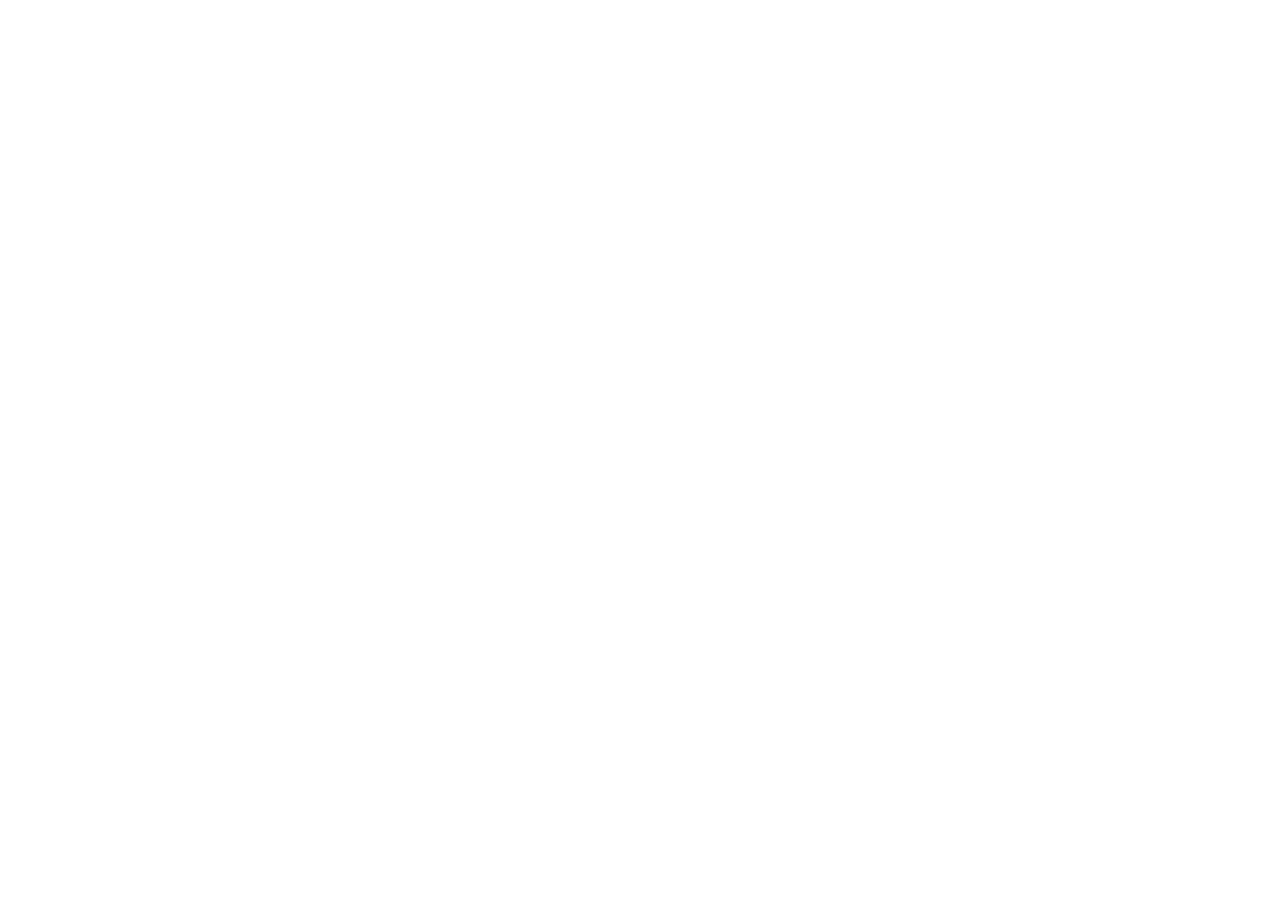
==== commit 5eef64f6: "とりあえずの現状" ====
--- a/index.html
+++ b/index.html
@@ -26,33 +26,24 @@
   <link rel="stylesheet" href="/assets/css/jquery.bxslider.css">
 
   <!--[if lt IE 9]><script src="/assets/js/html5shiv.min.js"></script><![endif]-->
-  <!--<script src="//typesquare.com/accessor/script/typesquare.js?W7M97tGC9VM%3D"></script>-->
+  <script src="//typesquare.com/accessor/script/typesquare.js?W7M97tGC9VM%3D"></script>
   
 </head>
 <body class="index-page">
 
-  <div class="loading-container">
-    <div class="loading">
-      <div class="loading-icon"></div>
-      <p>読み込み中</p>
-    </div>
-  </div>
+	<div class="opening">
+		  <div class="inner">
+  			<h1>冷泉家時雨亭文庫</h1>
+  			<h2>公益社団法人</h2>
+  			<h3><img src="/assets/img/hd_opening_03.png" alt="The Reizei Family"></h3>
+		  </div>
+	</div>
 
   <div class="container">
 
     <div class="wrapper">
       <header>
-        <h1 class="logo"><a href="/"><img src="/assets/img/hd_logo_01.png" alt="公益財団法人 冷泉家時雨亭文庫"></a></h1>
-        <nav>
-          <ul>
-            <li><a href="#">お知らせ</a></li>
-            <li><a href="#">冷泉家とは</a></li>
-            <li><a href="#">財団概要</a></li>
-            <li><a href="#">理事長あいさつ</a></li> 
-            <li><a href="#">会員募集</a></li>
-            <li><a href="#">関連書籍</a></li> 
-          </ul>
-        </nav>
+        <h1 class="logo">公益財団法人 冷泉家時雨亭文庫</h1>
       </header>
       <div class="slider">
         <ul class="bxslider">
@@ -62,61 +53,83 @@
         </ul>
       </div>
     </div>
-    <div class="cursor">CLICK</div>
+    <div class="scroll">スクロールして御覧ください</div>
   
     <div class="contents">
-    
-      <section class="news">
-        <h1>お知らせ</h1>
+
+      <header>
+        <div class="inner">
+      			<h1><img src="/assets/img/pc/hd_opening_01.png" alt="冷泉家時雨亭文庫"></h1>
+      			<h2><img src="/assets/img/pc/hd_opening_02.png" alt="公益社団法人"></h2>
+      			<h3><img src="/assets/img/pc/hd_opening_03.png" alt="The Reizei Family"></h3>
+  		  </div>
+      </header>
+
+      <nav class="global-nav">
+        <ul>
+          <li><a href="#news">お知らせ</a></li>
+          <li><a href="#about">冷泉家とは</a></li>
+          <li><a href="#summary">財団概要</a></li>
+          <li><a href="#greeting">理事長あいさつ</a></li>
+          <li><a href="#member">会員募集</a></li>
+          <li><a href="#books">関連書籍</a></li>
+        </ul>
+      </nav>
+
+      <section class="news" id="news">
         <ul>
           <li><time datatime="2014-07-08">2014年7月8日</time><a href="#">平成26年度の情報を更新しました。</a></li>
           <li><time datatime="2014-06-04">2014年6月4日</time><a href="#">平成26年8月8日（金）に乞巧奠（きっこうてん）を開催します。</a><em>（終了しました）</em></li>
           <li><time datatime="2014-07-08">2014年7月8日</time><a href="#">平成26年度の情報を更新しました。</a></li>
-        </dl>
-      </section>
-    
-      <section class="about">
-        <h1>冷泉家とは</h1>
-        <div class="text">
+        </ul>
+      </section>
+    
+      <section class="about" id="about">
+        <div class="text">
+          <p class="num">01</p>
+          <h1>冷泉家とは</h1>
+          <h2 class="en">ABOUT REIZEIKE</h2>
           <p>冷泉家住宅は、完全な姿で現存する唯一の公家屋敷です。京都御所周辺の旧公家町に近世初頭以来の土地を守り、寛政２年に再建された建物と、その配置構成は旧制を忠実に伝えた貴重な遺構として知られています。</p>
           <p>冷泉家伝来の典籍及び古文書類は、長家、俊成、定家以来の家学である和歌に関するものを中心に、数万点にのぼります。中世から近世にかけて、その時代の公家や武家の手で書き写されて流布したものも多く、伝統文化の継承と新しい文化の形成に重要な役割を果してきました。</p>
           <p>冷泉流歌道と関連諸行事は、宮廷生活の伝統文化を今に伝えるもので、この継承保存は有形、無形の高い価値をもっています。</p>
           <p>財団法人「冷泉家時雨亭文庫」は、以上の貴重な文化遺産を、将来にわたり総合的かつ恒久的に継承保存していくことを目的に、昭和56年４月に設立されました。</p>
        </div>
        <div class="pic">
-         <figure><img src="/assets/img/pic_about_01.jpg" alt="冷泉家とは"></figure>
-       </div>
-      </section>
-    
-      <section class="summary">
-        <h1>財団概要</h1>
-        <div class="text">
-          <section>
-           <h2>名称</h2>
+         <figure><img src="/assets/img/pc/pic_about_01.jpg" alt="冷泉家とは"></figure>
+       </div>
+      </section>
+    
+      <section class="summary" id="summary">
+        <div class="text">
+          <p class="num">02</p>
+          <h1>財団概要</h1>
+          <h2 class="en">FOUNDATION OVERVIEW</h2>
+          <section>
+           <h3>名称</h3>
            <div class="content"><p>公益財団法人 冷泉家時雨亭文庫</p></div>
           </section>
           <section>
-           <h2>所在地</h2>
-           <div class="content"><p>〒602-0893　京都市上京区今出川通烏丸東入玄武町599番地</p></div>
-          </section>
-          <section>
-           <h2>電話番号</h2>
+           <h3>所在地</h3>
+           <div class="content"><p>〒602-0893<br>京都市上京区今出川通烏丸東入玄武町599番地</p></div>
+          </section>
+          <section>
+           <h3>電話番号</h3>
            <div class="content"><p>075-241-4322</p></div>
           </section>
           <section>
-           <h2>設立年月日</h2>
+           <h3>設立年月日</h3>
            <div class="content"><p>昭和56年4月1日</p></div>
           </section>
           <section>
-           <h2>代表者名</h2>
+           <h3>代表者名</h3>
            <div class="content"><p>理事長 冷泉為人</p></div>
           </section>
           <section>
-           <h2>目的</h2>
+           <h3>目的</h3>
            <div class="content"><p>冷泉家の建物及びその環境並びに冷泉家伝来の典籍及び古文書類の保存及び活用を図るとともに、冷泉流歌道と関連諸行事を継承保存し、公開し及び普及を行い、地域の伝統文化の振興、学術文化の発展に寄与する</p></div>
           </section>
           <section>
-           <h2>事業内容</h2>
+           <h3>事業内容</h3>
            <div class="content">
               <ol>
                 <li>冷泉家住宅及びその環境の保存及び公開</li>
@@ -127,7 +140,7 @@
            </div>
           </section>
           <section>
-           <h2>情報公開</h2>
+           <h3>情報公開</h3>
            <div class="content">
              <p><a href="#">定款（PDF,32KB）</a><br><a href="#">役員名簿（PDF,56KB）</a><br><a href="#">貸借対照表</a></p>
              <aside><p><a href="#">Adobe Readerはこちらからダウンロードしていただけます。</a></p></aside>
@@ -135,25 +148,29 @@
           </section>
        </div>
        <div class="pic">
-         <figure><img src="/assets/img/pic_summary_01.jpg" alt="財団概要"></figure>
-       </div>
-      </section>
-    
-      <section class="greeting">
-        <h1>理事長あいさつ</h1>
-        <div class="text">
+         <figure><img src="/assets/img/pc/pic_summary_01.jpg" alt="財団概要"></figure>
+       </div>
+      </section>
+    
+      <section class="greeting" id="greeting">
+        <div class="text">
+          <p class="num">03</p>
+          <h1>理事長あいさつ</h1>
+          <h2 class="en">PRESIDENT GREETINGS</h2>
           <p>冷泉家は平安、鎌倉の歌聖と仰がれた藤原俊成、定家父子を祖先に持つ「和歌の家」であります。冷泉家に伝来する典籍類は、俊成、定家以来八百年の歳月を経て現在に伝えられ、国宝５件、重要文化財47件を始め、その数は数万点に及びます。また重要文化財冷泉家住宅は、公家屋敷として現存する唯一の遺構となっております。さらに「歌の家」として和歌会、年中行事を今に守り伝えております。</p>
           <p>幾多の混乱を乗り越えた典籍類、完全な姿で残る公家屋敷、その中で営まれてきた歌会や年中行事、これらの文化遺産を将来にわたり総合的、かつ恒久的に継承保存していくことを目的に昭和56年（1981）４月に設立されたのが、「財団法人冷泉家時雨亭文庫」です。当財団は平成23年４月に公益財団法人となりました。</p>
           <p>財団設立以来、皆様の温かいご支援を頂き、これまで冷泉家住宅の解体修理や定家の日記『明月記』60巻（国宝）等の修理修復を行ってまいりました。また『冷泉家時雨亭叢書』を刊行し、これまで受け継いできた貴重な典籍類を公刊、全84巻が完結いたしました。<br>今後さらなる伝統文化の振興、発展に寄与していくことを切に願っております。今後も当財団へのご支援を賜りますよう切にお願い申し上げます。</p>
        </div>
        <div class="pic">
-         <figure><img src="/assets/img/pic_greeting_01.jpg" alt="理事長 冷泉為人"><figcaption>理事長 冷泉為人</figcaption></figure>
-       </div>
-      </section>
-    
-      <section class="member">
-        <h1>会員募集</h1>
-        <div class="text">
+         <figure><img src="/assets/img/pc/pic_greeting_01.jpg" alt="理事長 冷泉為人"><figcaption>理事長 冷泉為人</figcaption></figure>
+       </div>
+      </section>
+    
+      <section class="member" id="member">
+        <div class="text">
+          <p class="num">04</p>
+          <h1>会員募集</h1>
+          <h2 class="en">MEMBERS</h2>
           <p>「冷泉家時雨亭文庫」は、冷泉家に伝わる貴重な文化遺産を、将来にわたり総合的かつ恒久的に継承保存していくことを目的に、昭和56年4月に財団法人として設立され、平成23年4月に公益財団法人へと移行しました。</p>
           <p>当文庫では、上記の目的を追求し、伝統文化の振興、発展に寄与していくため、広く一般の皆様の御理解を得ることが必要と考え、ここに「冷泉家時雨亭文庫」会員を下記の要項により募ることとなりました。つきましては、当文庫の趣旨に御賛同いただき、御後援賜らんことを切にお願い申し上げます。</p>
           <p>なお、御協力いただいた資金は、典籍・古文書の修理、建造物の修理等の一部に充当いたします。</p>
@@ -168,64 +185,73 @@
             </ul>
             <p>一、会員には、文庫のニュースを記載した機関紙「志くれてい」を年四回発行します。</p>
             <p>一、会員には、文庫の主催する行事等を御案内することがあります。</p>
-            <p class="btn"><a href="#">入会を希望される方はこちら</a></p>
           </section>      
+          <p class="btn"><a href="#"><span>入会を希望される方はこちら</span></a></p>
        </div>
        <div class="pic">
          <ul>
-           <li><figure><img src="/assets/img/pic_member_01.jpg" alt="会員募集"></figure></li>
-           <li><figure><img src="/assets/img/pic_member_02.jpg" alt="機関紙「志くれてい」"><figcaption>機関紙「志くれてい」</figcaption></figure></li>
+           <li><figure><img src="/assets/img/pc/pic_member_01.jpg" alt="会員募集"></figure></li>
+           <li><figure><img src="/assets/img/pc/pic_member_02.jpg" alt="機関紙「志くれてい」"><figcaption>機関紙「志くれてい」</figcaption></figure></li>
          </ul>
        </div>
       </section>
     
-      <section class="books">
+      <section class="books" id="books">
         <h1>関連書籍</h1>
-        <section class="book">
-          <figure><img src="/assets/img/pic_book_01.jpg" alt="冷泉家 八〇〇年の「守る力」　冷泉 貴実子（著）"></figure>
-          <h2>冷泉家 八〇〇年の「守る力」</h2>
+        <h2 class="en">BOOKS</h2>
+        <section class="book">
+          <figure><a href="http://www.amazon.co.jp/dp/4087207048" target="_blank"><img src="/assets/img/pc/pic_book_01.jpg" alt="冷泉家 八〇〇年の「守る力」　冷泉 貴実子（著）"></a></figure>
+          <h2><a href="http://www.amazon.co.jp/dp/4087207048" target="_blank">冷泉家 八〇〇年の「守る力」</a></h2>
           <h3>冷泉 貴実子（著）</h3>
           <p>「相変わらず」で伝えてきた冷泉家のあれこれを、やさしい文章で記す。新書なので読みやすい。</p>
         </section>
         <section class="book">
-          <figure><img src="/assets/img/pic_book_02.jpg" alt="花もみぢ―冷泉家と京都　冷泉 貴実子（著）"></figure>
-          <h2>花もみぢ―冷泉家と京都</h2>
+          <figure><a href="http://www.amazon.co.jp/dp/490131419X" target="_blank"><img src="/assets/img/pc/pic_book_02.jpg" alt="花もみぢ―冷泉家と京都　冷泉 貴実子（著）"></a></figure>
+          <h2><a href="http://www.amazon.co.jp/dp/490131419X" target="_blank">花もみぢ―冷泉家と京都</a></h2>
           <h3>冷泉 貴実子（著）</h3>
           <p>冷泉貴実子が冷泉家時雨亭叢書の月報に掲載した随筆を中心にまとめたエッセイ集。約五十話を収録。ハードカバー。</p>
         </section>
         <section class="book">
-          <figure><img src="/assets/img/pic_book_03.jpg" alt="冷泉家・蔵番ものがたり―「和歌の家」千年をひもとく　冷泉 為人（著）"></figure>
-          <h2>冷泉家・蔵番ものがたり―「和歌の家」千年をひもとく</h2>
+          <figure><a href="http://www.amazon.co.jp/dp/4140911417" target="_blank"><img src="/assets/img/pc/pic_book_03.jpg" alt="冷泉家・蔵番ものがたり―「和歌の家」千年をひもとく　冷泉 為人（著）"></a></figure>
+          <h2><a href="http://www.amazon.co.jp/dp/4140911417" target="_blank">冷泉家・蔵番ものがたり―「和歌の家」千年をひもとく</a></h2>
           <h3>冷泉 為人（著）</h3>
           <p>冷泉家の歴史、所蔵品、年中行事等を網羅しており、冷泉家の全てが分かる。読み応えがある文章量。</p>
         </section>
         <section class="book">
-          <figure><img src="/assets/img/pic_book_04.jpg" alt="冷泉家歌ごよみ―京の八百歳　冷泉 貴実子（著）"></figure>
-          <h2>冷泉家歌ごよみ―京の八百歳</h2>
+          <figure><a href="http://www.amazon.co.jp/dp/4763805681" target="_blank"><img src="/assets/img/pc/pic_book_04.jpg" alt="冷泉家歌ごよみ―京の八百歳　冷泉 貴実子（著）"></a></figure>
+          <h2><a href="http://www.amazon.co.jp/dp/4763805681" target="_blank">冷泉家歌ごよみ―京の八百歳</a></h2>
           <h3>冷泉 貴実子（著）</h3>
           <p>京都新聞の連載をまとめたもの。正月から歳末までの年中行事に、季節の和歌を添えている。カラー写真も美しい。</p>
         </section>
       </section>
-    
-      <section class="link">
-        <h1>関連リンク</h1>
-        <p><a href="#"><img src="/assets/img/bnr_link_01.jpg"></a></p>
-      </section>
-    
-      <footer>
-        <p>当サイトに掲載のイラスト・写真・文章の無断転載を禁じます。<br>すべての著作権は公益財団法人冷泉家時雨亭文庫に帰属します。</p>
-        <h1>公益財団法人 冷泉家時雨亭文庫</h1>
-        <address>〒602-0893 京都市上京区今出川通烏丸東入玄武町五九九番地</address>
-        <small>Copyright©The Reizei Family All Rights Reserved.</small>
-      </footer>    
-    
+ 
     </div>
+
+    <footer>
+      <div class="inner">
+        <section class="info">
+          <p>当サイトに掲載のイラスト・写真・文章の無断転載を禁じます。<br>すべての著作権は公益財団法人冷泉家時雨亭文庫に帰属します。</p>
+          <h1>公益財団法人 冷泉家時雨亭文庫</h1>
+          <address>〒602-0893 京都市上京区今出川通烏丸東入玄武町五九九番地</address>
+        </section>
+        <section class="link">
+          <h1>関連機関リンク</h1>
+          <figure><a href="http://www.kobunka.com/" target="_blank"><img src="/assets/img/pc/bnr_link_01.jpg"></a></figure>
+        </section>
+      </div>
+    </footer>    
+  
+    <div class="copyright">
+      <small>Copyright©The Reizei Family All Rights Reserved.</small>
+    </div>
+
   </div>
 
   <script src="https://ajax.googleapis.com/ajax/libs/jquery/1.11.1/jquery.min.js"></script>
   <script src="/assets/js/jquery.easing1.3.js"></script>
   <script src="/assets/js/jquery.general.responsive.js"></script>
   <script src="/assets/js/jquery.bxslider.min.js"></script>
+  <script src="/assets/js/common.js"></script>
   <script src="/assets/js/index.js"></script>
 
 </body>
--- a/assets/css/style.css
+++ b/assets/css/style.css
@@ -1 +1 @@
-﻿body{line-height:1.5;background-color:#fff;color:#000;font-family:'Muli','Helvetica','Arial', 游ゴシック体, 'Yu Gothic', YuGothic, 'ヒラギノ角ゴシック Pro', 'Hiragino Kaku Gothic Pro', メイリオ, Meiryo, Osaka, 'ＭＳ Ｐゴシック', 'MS PGothic', sans-serif;-webkit-text-size-adjust:100%}@media screen and (max-width: 600px){body{font-size:14px}}@media screen and (min-width: 601px) and (max-width: 970px){body{font-size:14px}}.device-desktop body{min-width:1000px;font-size:14px;text-align:center}li{list-style-type:none}img{vertical-align:middle}@media screen and (max-width: 971px){img{max-width:100%}}.device-desktop .only-mobile{display:none !important}@media screen and (max-width: 971px){.only-desktop{display:none !important}}@media screen and (max-width: 600px){.hidden-phone{display:none !important}}@media screen and (min-width: 601px) and (max-width: 970px){.hidden-tablet{display:none !important}}html,body{height:100%}.loading-container{display:none;position:fixed;width:100%;height:100%;top:0px;left:0px;background:#FFF;z-index:9998}.loading{position:absolute;top:50%;left:50%;margin-top:-25px;margin-left:-50px;text-align:center;width:100px;height:50px;z-index:9999}.loading .loading-icon{display:inline-block;width:30px;height:30px;border:1px solid #BBB;border-radius:50%;animation:spin 0.75s infinite linear;border-top-width:0;margin-bottom:5px}.loading .loading-icon::before,.loading .loading-icon::after{left:-2px;top:-2px;display:none;position:absolute;content:'';width:inherit;height:inherit;border:inherit;border-radius:inherit}@keyframes spin{from{transform:rotate(0deg)}to{transform:rotate(360deg)}}.loading p{font-size:10px;color:#AAA;font-family:"Ryumin Light KL";letter-spacing:1px}.device-desktop .wrapper{height:100%;table-layout:fixed;display:table;width:100%;text-align:left}.device-desktop .wrapper header{width:420px;height:100%;overflow:hidden;background:url(../img/bg_header_01.jpg) no-repeat 0 0;position:relative;display:table-cell}.device-desktop .wrapper header a:link,.device-desktop .wrapper header a:visited{color:#222;text-decoration:none}.device-desktop .device-desktop .wrapper header a:hover,.device-desktop .device-desktop .wrapper header a:active{color:#222;text-decoration:underline}.device-desktop .wrapper header h1{position:absolute;top:100px;left:50%;width:120px;margin-left:-60px}.device-desktop .wrapper header h1 a img{-webkit-transition:opacity 0.5s ease-out;-moz-transition:opacity 0.5s ease-out;-ms-transition:opacity 0.5s ease-out;transition:opacity 0.5s ease-out}.device-desktop .wrapper header h1:hover img{opacity:.5;filter:alpha(opacity=50);-ms-filter:"alpha(opacity=50)";-webkit-opacity:.5;-moz-opacity:.5}.device-desktop .wrapper header nav{position:absolute;bottom:80px;width:420px}.device-desktop .wrapper header nav ul li{padding:0 20px;text-align:center;letter-spacing:3px;margin-top:20px}.device-desktop .wrapper .slider{display:table-cell;height:100%;overflow:hidden}.device-desktop .wrapper .slider li{width:100%;height:100%;font-size:0;text-indent:-9999}.device-desktop .wrapper .slider li.col-1{background:url(../img/pic_header_01.jpg) no-repeat 50% 50%;background-size:cover}.device-desktop .wrapper .slider li.col-2{background:url(../img/pic_header_02.jpg) no-repeat 50% 50%;background-size:cover}.device-desktop .wrapper .slider li.col-3{background:url(../img/pic_header_03.jpg) no-repeat 50% 50%;background-size:cover}.device-desktop .contents{width:1000px;margin:0 auto;text-align:left}.device-desktop .contents h1{text-align:center;font-size:36px;margin-bottom:50px;font-family:"Ryumin Light KL";letter-spacing:6px;color:#222}.device-desktop .contents>section{margin-bottom:120px}.device-desktop .news li{text-align:center;margin-bottom:25px}.device-desktop .news li a:link,.device-desktop .news li a:visited{color:#222;text-decoration:none}.device-desktop .device-desktop .news li a:hover,.device-desktop .device-desktop .news li a:active{color:#222;text-decoration:underline}.device-desktop .news li time{color:#999;margin-right:10px}.device-desktop .news li em{color:#CC0033;font-style:normal}.device-desktop .news:last-child{margin-bottom:0}body.permalink .posts .post .head{text-align:center}body.permalink .posts .post .body{word-break:break-all}body.permalink .posts .post .body a:link,body.permalink .posts .post .body a:visited{color:#db4d6d;text-decoration:underline}.device-desktop body.permalink .posts .post .body a:hover,.device-desktop body.permalink .posts .post .body a:active{color:#db4d6d;text-decoration:none}body.permalink .posts .post .body blockquote{border:solid 1px #e0e0e0;font-style:italic}body.permalink .posts .post .body img{display:block}body.permalink .posts .post .body strong{font-weight:bold;text-align:center;display:block}body.permalink .posts .post .body ul li{list-style:disc inside;line-height:1.75}body.permalink .posts .post .body ol li{list-style:decimal inside;line-height:1.75}@media screen and (max-width: 971px){body.permalink .posts .post{margin-top:6.25%}body.permalink .posts .post figure{margin-bottom:4.69%}body.permalink .posts .post .head{margin:0 0 6.25%}body.permalink .posts .post .head .title{margin:2.34% 0;font-size:14px}body.permalink .posts .post .head .tag{padding:2px 0 10px}body.permalink .posts .post .body p{line-height:1.75}body.permalink .posts .post .body blockquote{margin:2em 0;padding:1em 1.5em}body.permalink .posts .post .body img,body.permalink .posts .post .body strong,body.permalink .posts .post .body ul,body.permalink .posts .post .body ol{margin:1.5em 0}}@media screen and (max-width: 600px){body.permalink .posts .post .foot{border-top:dotted 1px #000;margin-top:2em}body.permalink .posts .post .foot a:link,body.permalink .posts .post .foot a:visited{color:#000;text-decoration:underline}.device-desktop body.permalink .posts .post .foot a:hover,.device-desktop body.permalink .posts .post .foot a:active{color:#000;text-decoration:none}body.permalink .posts .post .foot ul{text-align:center}body.permalink .posts .post .foot ul li{display:inline-block;vertical-align:top;padding-left:6%}body.permalink .posts .post .foot ul li:first-child{padding-left:0}body.permalink .posts .post .foot ul.social{padding:6.25% 0}body.permalink .posts .post .foot ul.social li{padding-left:1%}body.permalink .posts .post .foot ul.social li:first-child{padding-left:0}body.permalink .posts .post .foot ul.social li.plus{width:70px;overflow:hidden}body.permalink .posts .post .foot ul.social li.twitter{width:100px;overflow:hidden}body.permalink .posts .post .foot ul.page-nav{border-top:solid 2px #000;font-size:12px;padding:9.38% 0 7.81%}}@media screen and (min-width: 601px) and (max-width: 970px){body.permalink .posts .post figure{margin-bottom:4.56%}body.permalink .posts .post .head{margin:0 0 3.91%}body.permalink .posts .post .head .title{font-size:19px;margin:0.65% 0}body.permalink .posts .post .head .date,body.permalink .posts .post .head .category{font-size:13px}body.permalink .posts .post .head .content{width:80%;margin:0 auto}body.permalink .posts .post .head .content p{line-height:2}body.permalink .posts .post .foot{margin-top:4em;border-top:dotted 1px #000}body.permalink .posts .post .foot a:link,body.permalink .posts .post .foot a:visited{color:#666;text-decoration:underline}.device-desktop body.permalink .posts .post .foot a:hover,.device-desktop body.permalink .posts .post .foot a:active{color:#666;text-decoration:none}body.permalink .posts .post .foot .foot-title{float:left;padding:30px 0 27px;font-size:10px}body.permalink .posts .post .foot ul:after{content:"";display:block;clear:both}body.permalink .posts .post .foot ul li{float:left}body.permalink .posts .post .foot ul.social{float:right;padding:26px 0 0}body.permalink .posts .post .foot ul.social li{padding-left:10px}body.permalink .posts .post .foot ul.social li span{vertical-align:top !important}body.permalink .posts .post .foot ul.social li.plus{width:75px;overflow:hidden}body.permalink .posts .post .foot ul.page-nav{clear:both;position:relative;padding:60px 0 0;border-top:solid 2px #000;font-size:13px}body.permalink .posts .post .foot ul.page-nav li{margin-left:-5px;padding-left:50px}body.permalink .posts .post .foot ul.page-nav li:first-child{padding-left:0}}.device-desktop body.permalink .posts figure{padding:0 180px 35px}.device-desktop body.permalink .posts .head{margin:0 0 26px;padding:0 50px}.device-desktop body.permalink .posts .head .date time{font-size:14px}.device-desktop body.permalink .posts .head .title{font-size:20px;margin:4px 0}.device-desktop body.permalink .posts .head .category dd{font-size:14px}.device-desktop body.permalink .posts .head .tag{padding:2px 0 10px}.device-desktop body.permalink .posts .head .tag dd{font-size:12px}.device-desktop body.permalink .posts .body{padding:0 180px}.device-desktop body.permalink .posts .body p{line-height:2.05}.device-desktop body.permalink .posts .body blockquote{padding:25px 28px 20px}.device-desktop body.permalink .posts .body blockquote,.device-desktop body.permalink .posts .body img,.device-desktop body.permalink .posts .body strong{margin:30px 0 40px}.device-desktop body.permalink .posts .body ul,.device-desktop body.permalink .posts .body ol{margin:45px 0 50px}.device-desktop body.permalink .posts .foot{border-top:dotted 1px #000;margin-top:40px}.device-desktop body.permalink .posts .foot a:link,.device-desktop body.permalink .posts .foot a:visited{color:#666;text-decoration:underline}.device-desktop .device-desktop body.permalink .posts .foot a:hover,.device-desktop .device-desktop body.permalink .posts .foot a:active{color:#666;text-decoration:none}.device-desktop body.permalink .posts .foot .foot-title{float:left;padding:30px 0 27px;font-size:11px}.device-desktop body.permalink .posts .foot ul:after{content:"";display:block;clear:both}.device-desktop body.permalink .posts .foot ul li{float:left}.device-desktop body.permalink .posts .foot ul.social{float:right;padding:26px 0 0}.device-desktop body.permalink .posts .foot ul.social li{padding-left:10px}.device-desktop body.permalink .posts .foot ul.social li.plus{width:75px;overflow:hidden}.device-desktop body.permalink .posts .foot ul.page-nav{clear:both;position:relative;padding:62px 0 10px;border-top:solid 2px #000;font-size:12px}.device-desktop body.permalink .posts .foot ul.page-nav li{margin-left:-5px;padding-left:50px}.device-desktop body.permalink .posts .foot ul.page-nav li:first-child{padding-left:0}body.other-pages #contact i{color:#db4d6d;font-style:normal}body.other-pages #contact i span{display:none}body.other-pages #contact form input,body.other-pages #contact form textarea{border:none;background:none;-webkit-appearance:none;border-radius:0}body.other-pages #contact form input:focus,body.other-pages #contact form textarea:focus{outline:none}body.other-pages #contact form dl input,body.other-pages #contact form dl textarea{border:solid 1px #ccc;background-color:#f5f5f5;padding:6px}body.other-pages #contact form dl input:focus,body.other-pages #contact form dl textarea:focus{outline:none;border:solid 1px #aaa;background-color:#f3f3f3}body.other-pages #contact form dl input.error,body.other-pages #contact form dl textarea.error{color:#db4d6d;border:solid 1px #db4d6d;background-color:#fcf5f7 !important}@media screen and (max-width: 971px){body.other-pages #contact{line-height:1.75;padding-bottom:23.44%}body.other-pages #contact .head{margin-top:9.38%;padding-bottom:8.59%;border-bottom:solid 1px #ccc}body.other-pages #contact .head h1{font-weight:bold;margin-bottom:1%}body.other-pages #contact form{margin-top:7.81%}body.other-pages #contact form .error{font-size:12px}body.other-pages #contact form input{width:80%;font-size:14px}body.other-pages #contact form textarea{width:95%;height:200px;font-size:14px}body.other-pages #contact form dl dt{margin-top:15px;margin-bottom:2px}body.other-pages #contact form dl dd small{display:none}body.other-pages #contact form .submit{margin-top:5px;margin-bottom:25px}body.other-pages #contact form .submit .btns{margin-bottom:25px;padding-bottom:25px;border-bottom:solid 1px #ccc}body.other-pages #contact form .submit p.btn input{width:100%;background-color:#ccc;font-size:100%;padding:15px 0}body.other-pages #contact form .submit p.btn.back{margin-top:25px}body.other-pages #contact form .submit p.btn.back a{width:100%;height:auto;background:url("../img/sp/btn-back.png") no-repeat 0 0;display:block;text-indent:-9999px;background-size:100% auto}body.other-pages #contact form .submit aside{font-size:11px;line-height:1.5}}@media screen and (min-width: 601px) and (max-width: 970px){body.other-pages #contact{margin-bottom:18.23%;padding-bottom:0}body.other-pages #contact .head{margin-top:6.51%;padding-bottom:6.51%}body.other-pages #contact .head h1{margin-bottom:2.28%}body.other-pages #contact form{margin-top:6.51%}body.other-pages #contact form input{width:50%}body.other-pages #contact form textarea{height:150px}body.other-pages #contact form dl dt{margin-top:30px}body.other-pages #contact form .submit{margin-top:25px}body.other-pages #contact form .submit .btns{margin-bottom:30px;padding-bottom:0;border-bottom:none}body.other-pages #contact form .submit .btns:after{content:"";display:block;clear:both}body.other-pages #contact form .submit p.btn input{width:45%;font-size:13px}body.other-pages #contact form .submit p.btn.send{float:left;width:45%}body.other-pages #contact form .submit p.btn.send input{width:100%}body.other-pages #contact form .submit p.btn.back{float:left;margin:16px 0 0 30px}body.other-pages #contact form .submit p.btn.back a{width:68px;height:38px;background:url("../img/pc/btn-back.png") no-repeat 0 0;display:block;text-indent:-9999px}}.device-desktop body.other-pages #contact{font-size:12px;line-height:2;margin-bottom:50px}.device-desktop body.other-pages #contact .head{margin-bottom:58px;padding-bottom:50px;border-bottom:solid 1px #ccc}.device-desktop body.other-pages #contact .head h1{font-size:14px;margin-bottom:5px}.device-desktop body.other-pages #contact form dl:after{content:"";display:block;clear:both}.device-desktop body.other-pages #contact form dl dt{float:left;clear:left;width:200px;margin-bottom:30px}.device-desktop body.other-pages #contact form dl dd{margin-left:200px;margin-bottom:28px}.device-desktop body.other-pages #contact form dl dd input{width:250px}.device-desktop body.other-pages #contact form dl dd textarea{width:500px;height:200px}.device-desktop body.other-pages #contact form dl dd small{color:#666;padding-left:8px}.device-desktop body.other-pages #contact form .submit{margin-left:200px;width:700px}.device-desktop body.other-pages #contact form .submit .btns:after{content:"";display:block;clear:both}.device-desktop body.other-pages #contact form .submit p.btn input,.device-desktop body.other-pages #contact form .submit p.btn a{background:none;border:none;padding:0;cursor:pointer}.device-desktop body.other-pages #contact form .submit p.btn.confirm input{width:180px;height:40px;background:url("../img/pc/btn-confirm.png") no-repeat 0 0;display:block;text-indent:-9999px}.device-desktop body.other-pages #contact form .submit p.btn.confirm input:hover{background-position:0 -40px}.device-desktop body.other-pages #contact form .submit p.btn.send{float:left}.device-desktop body.other-pages #contact form .submit p.btn.send input{width:180px;height:40px;background:url("../img/pc/btn-post.png") no-repeat 0 0;display:block;text-indent:-9999px}.device-desktop body.other-pages #contact form .submit p.btn.send input:hover{background-position:0 -40px}.device-desktop body.other-pages #contact form .submit p.btn.back{float:left;margin:11px 0 0 30px}.device-desktop body.other-pages #contact form .submit p.btn.back a{width:68px;height:19px;background:url("../img/pc/btn-back.png") no-repeat 0 0;display:block;text-indent:-9999px}.device-desktop body.other-pages #contact form .submit p.btn.back a:hover{background-position:0 -19px}.device-desktop body.other-pages #contact form .submit aside{margin-top:60px;font-size:11px;text-indent:-1em;padding-left:1em;line-height:1.8}@media screen and (max-width: 971px){body.other-pages.confirm #contact form dt{font-weight:bold;margin-bottom:0}}@media screen and (max-width: 971px){body.other-pages #contact-complete{line-height:1.75;padding-bottom:23.44%}body.other-pages #contact-complete .head{margin-top:9.38%;padding-bottom:4.69%}body.other-pages #contact-complete .head h1{font-weight:bold;margin-bottom:1%}body.other-pages #contact-complete .aside{margin:15px 0 10px}body.other-pages #contact-complete .foot .logo{width:28%}body.other-pages #contact-complete .foot .btn-backtop{margin:30px 0 20px}body.other-pages #contact-complete .foot .btn-backtop a:link,body.other-pages #contact-complete .foot .btn-backtop a:visited{color:#000;text-decoration:none}.device-desktop body.other-pages #contact-complete .foot .btn-backtop a:hover,.device-desktop body.other-pages #contact-complete .foot .btn-backtop a:active{color:#000;text-decoration:none}body.other-pages #contact-complete .foot .btn-backtop a{display:block;width:100%;background-color:#ccc;font-size:100%;padding:13px 0;text-align:center}}@media screen and (min-width: 601px) and (max-width: 970px){body.other-pages #contact-complete{margin-bottom:18.23%;padding-bottom:0}body.other-pages #contact-complete .head{margin-top:6.51%;padding-bottom:6.51%}body.other-pages #contact-complete .head h1{margin-bottom:1.3%}body.other-pages #contact-complete .aside{margin:30px 0 10px}body.other-pages #contact-complete .foot .logo{width:20%}body.other-pages #contact-complete .foot .btn-backtop{margin:35px 0 20px}body.other-pages #contact-complete .foot .btn-backtop a{width:45%}}.device-desktop body.other-pages #contact-complete{font-size:12px;line-height:2;margin-bottom:60px}.device-desktop body.other-pages #contact-complete .head{margin-bottom:50px}.device-desktop body.other-pages #contact-complete .head h1{font-size:14px;margin-bottom:5px}.device-desktop body.other-pages #contact-complete .head .aside{margin-top:25px}.device-desktop body.other-pages #contact-complete .foot .btn-backtop{margin-top:30px}.device-desktop body.other-pages #contact-complete .foot .btn-backtop a{width:180px;height:40px;background:url("../img/pc/btn-backtop.png") no-repeat 0 0;display:block;text-indent:-9999px}.device-desktop body.other-pages #contact-complete .foot .btn-backtop a:hover{background-position:0 -40px}
+﻿@import url(http://fonts.googleapis.com/css?family=Marcellus);body{line-height:1.5;background-color:#fff;color:#000;font-family:'Helvetica','Arial', 游ゴシック体, 'Yu Gothic', YuGothic, 'ヒラギノ角ゴシック Pro', 'Hiragino Kaku Gothic Pro', メイリオ, Meiryo, Osaka, 'ＭＳ Ｐゴシック', 'MS PGothic', sans-serif;-webkit-text-size-adjust:100%;-webkit-font-smoothing:antialiased}@media screen and (max-width: 600px){body{font-size:14px}}@media screen and (min-width: 601px) and (max-width: 970px){body{font-size:14px}}.device-desktop body{min-width:1000px;font-size:14px;text-align:center}li{list-style-type:none}img{vertical-align:middle}@media screen and (max-width: 971px){img{max-width:100%}}.device-desktop .only-mobile{display:none !important}@media screen and (max-width: 971px){.only-desktop{display:none !important}}@media screen and (max-width: 600px){.hidden-phone{display:none !important}}@media screen and (min-width: 601px) and (max-width: 970px){.hidden-tablet{display:none !important}}html,body{height:100%}.container{display:none}.opening{display:none}.device-desktop .opening{position:fixed;top:0;left:0;width:100%;height:100%;background:#FFF;z-index:9999}.device-desktop .opening .inner{width:94px;height:246px;position:relative;top:50%;left:50%;margin-top:-123px;margin-left:-47px}.device-desktop .opening .inner h1,.device-desktop .opening .inner h2,.device-desktop .opening .inner h3{filter:progid:DXImageTransform.Microsoft.Alpha(Opacity=0);opacity:0}.device-desktop .opening .inner h1{position:absolute;top:0;left:32px;width:30px;height:246px;width:30px;height:246px;background:url("../img/pc/hd_opening_01.png") no-repeat 0 0;display:block;text-indent:-9999px}.device-desktop .opening .inner h2{position:absolute;top:0;right:0;width:15px;height:98px;width:15px;height:98px;background:url("../img/pc/hd_opening_02.png") no-repeat 0 0;display:block;text-indent:-9999px}.device-desktop .opening .inner h3{position:absolute;bottom:0;left:0;width:15px;height:114px;width:15px;height:114px;background:url("../img/pc/hd_opening_03.png") no-repeat 0 0;display:block;text-indent:-9999px}@media screen and (max-width: 971px){.opening{position:fixed;top:0;left:0;width:100%;height:100%;background:#FFF;z-index:9999}.opening .inner{width:94px;height:246px;position:relative;top:50%;left:50%;margin-top:-123px;margin-left:-47px}.opening .inner h1,.opening .inner h2,.opening .inner h3{filter:progid:DXImageTransform.Microsoft.Alpha(Opacity=0);opacity:0}.opening .inner h1{position:absolute;top:0;left:32px;width:30px;height:246px;width:30px;height:246px;background:url("../img/sp/hd_opening_01.png") no-repeat 0 0;display:block;text-indent:-9999px;background-size:30px 246px}.opening .inner h2{position:absolute;top:0;right:0;width:15px;height:98px;width:15px;height:98px;background:url("../img/sp/hd_opening_02.png") no-repeat 0 0;display:block;text-indent:-9999px;background-size:15px 98px}.opening .inner h3{position:absolute;bottom:0;left:0;width:15px;height:114px;width:15px;height:114px;background:url("../img/sp/hd_opening_03.png") no-repeat 0 0;display:block;text-indent:-9999px;background-size:15px 114px}}.device-desktop .wrapper{position:relative;height:100%;table-layout:fixed;display:table;width:100%;text-align:left}.device-desktop .wrapper header{width:420px;height:100%;overflow:hidden;background:url("../img/pc/bg_header_01.jpg") no-repeat 50% 50%;background-size:cover;position:relative;display:table-cell;vertical-align:middle;text-align:center}.device-desktop .wrapper header a:link,.device-desktop .wrapper header a:visited{color:#222;text-decoration:none}.device-desktop .device-desktop .wrapper header a:hover,.device-desktop .device-desktop .wrapper header a:active{color:#222;text-decoration:underline}.device-desktop .wrapper header h1{width:120px;height:306px;display:inline-block;margin:0 auto;width:120px;height:306px;background:url("../img/pc/hd_logo_01.png") no-repeat 0 0;display:block;text-indent:-9999px}.device-desktop .wrapper .slider{display:table-cell;height:100%;overflow:hidden}.device-desktop .wrapper .slider li{width:100%;height:100%;font-size:0;text-indent:-9999}.device-desktop .wrapper .slider li.col-1{background:url("../img/pc/pic_header_01.jpg") no-repeat 50% 50%;background-size:cover}.device-desktop .wrapper .slider li.col-2{background:url("../img/pc/pic_header_02.jpg") no-repeat 50% 50%;background-size:cover}.device-desktop .wrapper .slider li.col-3{background:url("../img/pc/pic_header_03.jpg") no-repeat 50% 50%;background-size:cover}.device-desktop .scroll{position:absolute;width:180px;height:90px;bottom:0;left:50%;margin-left:-90px;z-index:9999;width:180px;height:90px;background:url("../img/pc/bnr_cursor_01.png") no-repeat 0 0;display:block;text-indent:-9999px;cursor:pointer}.device-desktop .contents{width:1000px;margin:0 auto;text-align:left}.device-desktop .contents header{position:relative;padding:80px 0 60px 0}.device-desktop .contents header .inner{width:94px;height:246px;position:relative;left:50%;margin-left:-47px}.device-desktop .contents header .inner h1{position:absolute;top:0;left:32px}.device-desktop .contents header .inner h2{position:absolute;top:0;right:0}.device-desktop .contents header .inner h3{position:absolute;bottom:0;left:0}.device-desktop .contents nav{width:1000px;margin-bottom:80px;background:#FFF;padding:20px 0;z-index:999;opacity:0.5}.device-desktop .contents nav ul{padding:0;width:1000px}.device-desktop .contents nav ul:after{content:"";display:block;clear:both}.device-desktop .contents nav ul li{list-style:none;float:left;line-height:30px;width:164px;text-align:center;border-left:1px solid #AAA;letter-spacing:2px}.device-desktop .contents nav ul li a:link,.device-desktop .contents nav ul li a:visited{color:#444;text-decoration:none}.device-desktop .device-desktop .contents nav ul li a:hover,.device-desktop .device-desktop .contents nav ul li a:active{color:#444;text-decoration:none}.device-desktop .contents nav ul:last-child{border-right:1px solid #AAA;float:right}.device-desktop .contents .fixed{position:fixed;top:0}.device-desktop .contents h1{font-size:36px;margin-bottom:10px;font-family:"Ryumin Light KL";letter-spacing:6px;color:#222}.device-desktop .contents>section{margin-bottom:100px}.device-desktop .contents>section:after{content:"";display:block;clear:both}.device-desktop .contents p{line-height:2.0;margin-bottom:20px;letter-spacing:1px;color:#444}.device-desktop .contents p.num{margin-bottom:10px;font-family:'Marcellus', serif;letter-spacing:3px;color:#888}.device-desktop .contents h2.en{margin-bottom:30px;font-family:'Marcellus', serif;letter-spacing:3px;color:#AAA}.device-desktop .news{padding-left:52px}.device-desktop .news li{text-align:left;margin-bottom:20px;letter-spacing:2px}.device-desktop .news li a:link,.device-desktop .news li a:visited{color:#222;text-decoration:none}.device-desktop .device-desktop .news li a:hover,.device-desktop .device-desktop .news li a:active{color:#222;text-decoration:underline}.device-desktop .news li time{color:#999;margin-right:20px}.device-desktop .news li em{color:#CC0033;font-style:normal}.device-desktop .news:last-child{margin-bottom:0}.device-desktop .about{padding-left:95px}.device-desktop .about .text{width:495px;float:right;padding-top:30px}.device-desktop .about .pic{width:360px;float:left}.device-desktop .summary{padding-right:95px}.device-desktop .summary .text{width:495px;float:left;padding-top:30px}.device-desktop .summary .text>section{margin-bottom:10px}.device-desktop .summary .text>section:after{content:"";display:block;clear:both}.device-desktop .summary .text>section h3{width:95px;font-weight:normal;float:left;line-height:2.0}.device-desktop .summary .text>section .content{width:400px;float:left}.device-desktop .summary .text>section .content a:link,.device-desktop .summary .text>section .content a:visited{color:#222;text-decoration:none}.device-desktop .device-desktop .summary .text>section .content a:hover,.device-desktop .device-desktop .summary .text>section .content a:active{color:#222;text-decoration:underline}.device-desktop .summary .text>section .content p{margin-bottom:0}.device-desktop .summary .text>section .content aside p{font-size:10px}.device-desktop .summary .text>section .content ol{padding-left:25px}.device-desktop .summary .text>section .content ol li{list-style:decimal;line-height:2.0;margin-bottom:5px;letter-spacing:1px;color:#444}.device-desktop .summary .text>section .content ol:last-child{margin-bottom:0}.device-desktop .summary .pic{width:360px;float:right}.device-desktop .greeting{padding-left:95px}.device-desktop .greeting .text{width:640px;float:right;padding-top:30px}.device-desktop .greeting .pic{width:210px;float:left}.device-desktop .greeting .pic figcaption{text-align:center;padding-top:20px;letter-spacing:1px;color:#444}.device-desktop .member{padding-right:95px}.device-desktop .member .text{width:495px;float:left;padding-top:30px}.device-desktop .member .text section{padding-top:10px;width:auto}.device-desktop .member .text section h2{font-size:16px;margin-bottom:20px}.device-desktop .member .text section p{margin-bottom:0;padding-left:30px;text-indent:-30px}.device-desktop .member .text section ul{padding-left:60px}.device-desktop .member .text section ul li{margin-bottom:0;line-height:2.0;color:#444}.device-desktop .member .text .btn{padding-top:20px}.device-desktop .member .text .btn a:link,.device-desktop .member .text .btn a:visited{color:#FFF;text-decoration:none}.device-desktop .device-desktop .member .text .btn a:hover,.device-desktop .device-desktop .member .text .btn a:active{color:#FFF;text-decoration:underline}.device-desktop .member .text .btn a{display:block;border-radius:6px;padding:15px;background:#222;color:#FFF;text-align:center;text-decoration:none;font-weight:bold}.device-desktop .member .text .btn a span{background:url("../img/pc/bg_member_btn_01.png") no-repeat 0 50%;padding:0 0 0 18px}.device-desktop .member .pic{width:360px;float:right}.device-desktop .member .pic figure:first-child{margin-bottom:20px}.device-desktop .member .pic figcaption{text-align:center;padding-top:20px;letter-spacing:1px;color:#444}.device-desktop .books:after{content:"";display:block;clear:both}.device-desktop .books h1,.device-desktop .books h2{text-align:center}.device-desktop .books section{width:220px;float:left;margin-right:40px}.device-desktop .books section a:link,.device-desktop .books section a:visited{color:#222;text-decoration:none}.device-desktop .device-desktop .books section a:hover,.device-desktop .device-desktop .books section a:active{color:#222;text-decoration:underline}.device-desktop .books section:last-child{margin-right:0}.device-desktop .books section figure{height:244px;width:220px;position:relative;text-align:center;vertical-align:bottom;display:table-cell;padding-bottom:30px}.device-desktop .books section h2,.device-desktop .books section h3{text-align:left;font-weight:normal;line-height:1.8}.device-desktop .books section h3{color:#222;margin-bottom:20px}.device-desktop .books section p{font-size:12px;color:#666;line-height:1.6}.device-desktop footer{background:url("../img/pc/bg_footer_01.png") repeat 0 0;padding:30px 0}.device-desktop footer .inner{width:1000px;margin:0 auto;text-align:left}.device-desktop footer .inner:after{content:"";display:block;clear:both}.device-desktop footer .inner .info{float:left;width:700px}.device-desktop footer .inner .info p{font-size:12px;color:#666;line-height:1.8;margin-bottom:20px}.device-desktop footer .inner .info h1{font-size:16px;color:#222;line-height:1.8}.device-desktop footer .inner .info address{font-style:normal;font-size:12px;color:#222;letter-spacing:1px}.device-desktop footer .inner .link{float:right;width:260px}.device-desktop footer .inner .link h1{font-style:bold;font-size:12px;color:#222;letter-spacing:1px;margin-bottom:5px}.device-desktop .copyright{padding:30px 0;background:url("../img/pc/bg_copyright_01.png") repeat 0 0;text-align:center;color:#FFF;font-size:10px;font-family:'Marcellus', serif;font-weight:400;letter-spacing:2px;margin-bottom:100px}body.permalink .posts .post .head{text-align:center}body.permalink .posts .post .body{word-break:break-all}body.permalink .posts .post .body a:link,body.permalink .posts .post .body a:visited{color:#db4d6d;text-decoration:underline}.device-desktop body.permalink .posts .post .body a:hover,.device-desktop body.permalink .posts .post .body a:active{color:#db4d6d;text-decoration:none}body.permalink .posts .post .body blockquote{border:solid 1px #e0e0e0;font-style:italic}body.permalink .posts .post .body img{display:block}body.permalink .posts .post .body strong{font-weight:bold;text-align:center;display:block}body.permalink .posts .post .body ul li{list-style:disc inside;line-height:1.75}body.permalink .posts .post .body ol li{list-style:decimal inside;line-height:1.75}@media screen and (max-width: 971px){body.permalink .posts .post{margin-top:6.25%}body.permalink .posts .post figure{margin-bottom:4.69%}body.permalink .posts .post .head{margin:0 0 6.25%}body.permalink .posts .post .head .title{margin:2.34% 0;font-size:14px}body.permalink .posts .post .head .tag{padding:2px 0 10px}body.permalink .posts .post .body p{line-height:1.75}body.permalink .posts .post .body blockquote{margin:2em 0;padding:1em 1.5em}body.permalink .posts .post .body img,body.permalink .posts .post .body strong,body.permalink .posts .post .body ul,body.permalink .posts .post .body ol{margin:1.5em 0}}@media screen and (max-width: 600px){body.permalink .posts .post .foot{border-top:dotted 1px #000;margin-top:2em}body.permalink .posts .post .foot a:link,body.permalink .posts .post .foot a:visited{color:#000;text-decoration:underline}.device-desktop body.permalink .posts .post .foot a:hover,.device-desktop body.permalink .posts .post .foot a:active{color:#000;text-decoration:none}body.permalink .posts .post .foot ul{text-align:center}body.permalink .posts .post .foot ul li{display:inline-block;vertical-align:top;padding-left:6%}body.permalink .posts .post .foot ul li:first-child{padding-left:0}body.permalink .posts .post .foot ul.social{padding:6.25% 0}body.permalink .posts .post .foot ul.social li{padding-left:1%}body.permalink .posts .post .foot ul.social li:first-child{padding-left:0}body.permalink .posts .post .foot ul.social li.plus{width:70px;overflow:hidden}body.permalink .posts .post .foot ul.social li.twitter{width:100px;overflow:hidden}body.permalink .posts .post .foot ul.page-nav{border-top:solid 2px #000;font-size:12px;padding:9.38% 0 7.81%}}@media screen and (min-width: 601px) and (max-width: 970px){body.permalink .posts .post figure{margin-bottom:4.56%}body.permalink .posts .post .head{margin:0 0 3.91%}body.permalink .posts .post .head .title{font-size:19px;margin:0.65% 0}body.permalink .posts .post .head .date,body.permalink .posts .post .head .category{font-size:13px}body.permalink .posts .post .head .content{width:80%;margin:0 auto}body.permalink .posts .post .head .content p{line-height:2}body.permalink .posts .post .foot{margin-top:4em;border-top:dotted 1px #000}body.permalink .posts .post .foot a:link,body.permalink .posts .post .foot a:visited{color:#666;text-decoration:underline}.device-desktop body.permalink .posts .post .foot a:hover,.device-desktop body.permalink .posts .post .foot a:active{color:#666;text-decoration:none}body.permalink .posts .post .foot .foot-title{float:left;padding:30px 0 27px;font-size:10px}body.permalink .posts .post .foot ul:after{content:"";display:block;clear:both}body.permalink .posts .post .foot ul li{float:left}body.permalink .posts .post .foot ul.social{float:right;padding:26px 0 0}body.permalink .posts .post .foot ul.social li{padding-left:10px}body.permalink .posts .post .foot ul.social li span{vertical-align:top !important}body.permalink .posts .post .foot ul.social li.plus{width:75px;overflow:hidden}body.permalink .posts .post .foot ul.page-nav{clear:both;position:relative;padding:60px 0 0;border-top:solid 2px #000;font-size:13px}body.permalink .posts .post .foot ul.page-nav li{margin-left:-5px;padding-left:50px}body.permalink .posts .post .foot ul.page-nav li:first-child{padding-left:0}}.device-desktop body.permalink .posts figure{padding:0 180px 35px}.device-desktop body.permalink .posts .head{margin:0 0 26px;padding:0 50px}.device-desktop body.permalink .posts .head .date time{font-size:14px}.device-desktop body.permalink .posts .head .title{font-size:20px;margin:4px 0}.device-desktop body.permalink .posts .head .category dd{font-size:14px}.device-desktop body.permalink .posts .head .tag{padding:2px 0 10px}.device-desktop body.permalink .posts .head .tag dd{font-size:12px}.device-desktop body.permalink .posts .body{padding:0 180px}.device-desktop body.permalink .posts .body p{line-height:2.05}.device-desktop body.permalink .posts .body blockquote{padding:25px 28px 20px}.device-desktop body.permalink .posts .body blockquote,.device-desktop body.permalink .posts .body img,.device-desktop body.permalink .posts .body strong{margin:30px 0 40px}.device-desktop body.permalink .posts .body ul,.device-desktop body.permalink .posts .body ol{margin:45px 0 50px}.device-desktop body.permalink .posts .foot{border-top:dotted 1px #000;margin-top:40px}.device-desktop body.permalink .posts .foot a:link,.device-desktop body.permalink .posts .foot a:visited{color:#666;text-decoration:underline}.device-desktop .device-desktop body.permalink .posts .foot a:hover,.device-desktop .device-desktop body.permalink .posts .foot a:active{color:#666;text-decoration:none}.device-desktop body.permalink .posts .foot .foot-title{float:left;padding:30px 0 27px;font-size:11px}.device-desktop body.permalink .posts .foot ul:after{content:"";display:block;clear:both}.device-desktop body.permalink .posts .foot ul li{float:left}.device-desktop body.permalink .posts .foot ul.social{float:right;padding:26px 0 0}.device-desktop body.permalink .posts .foot ul.social li{padding-left:10px}.device-desktop body.permalink .posts .foot ul.social li.plus{width:75px;overflow:hidden}.device-desktop body.permalink .posts .foot ul.page-nav{clear:both;position:relative;padding:62px 0 10px;border-top:solid 2px #000;font-size:12px}.device-desktop body.permalink .posts .foot ul.page-nav li{margin-left:-5px;padding-left:50px}.device-desktop body.permalink .posts .foot ul.page-nav li:first-child{padding-left:0}body.other-pages #contact i{color:#db4d6d;font-style:normal}body.other-pages #contact i span{display:none}body.other-pages #contact form input,body.other-pages #contact form textarea{border:none;background:none;-webkit-appearance:none;border-radius:0}body.other-pages #contact form input:focus,body.other-pages #contact form textarea:focus{outline:none}body.other-pages #contact form dl input,body.other-pages #contact form dl textarea{border:solid 1px #ccc;background-color:#f5f5f5;padding:6px}body.other-pages #contact form dl input:focus,body.other-pages #contact form dl textarea:focus{outline:none;border:solid 1px #aaa;background-color:#f3f3f3}body.other-pages #contact form dl input.error,body.other-pages #contact form dl textarea.error{color:#db4d6d;border:solid 1px #db4d6d;background-color:#fcf5f7 !important}@media screen and (max-width: 971px){body.other-pages #contact{line-height:1.75;padding-bottom:23.44%}body.other-pages #contact .head{margin-top:9.38%;padding-bottom:8.59%;border-bottom:solid 1px #ccc}body.other-pages #contact .head h1{font-weight:bold;margin-bottom:1%}body.other-pages #contact form{margin-top:7.81%}body.other-pages #contact form .error{font-size:12px}body.other-pages #contact form input{width:80%;font-size:14px}body.other-pages #contact form textarea{width:95%;height:200px;font-size:14px}body.other-pages #contact form dl dt{margin-top:15px;margin-bottom:2px}body.other-pages #contact form dl dd small{display:none}body.other-pages #contact form .submit{margin-top:5px;margin-bottom:25px}body.other-pages #contact form .submit .btns{margin-bottom:25px;padding-bottom:25px;border-bottom:solid 1px #ccc}body.other-pages #contact form .submit p.btn input{width:100%;background-color:#ccc;font-size:100%;padding:15px 0}body.other-pages #contact form .submit p.btn.back{margin-top:25px}body.other-pages #contact form .submit p.btn.back a{width:100%;height:auto;background:url("../img/sp/btn-back.png") no-repeat 0 0;display:block;text-indent:-9999px;background-size:100% auto}body.other-pages #contact form .submit aside{font-size:11px;line-height:1.5}}@media screen and (min-width: 601px) and (max-width: 970px){body.other-pages #contact{margin-bottom:18.23%;padding-bottom:0}body.other-pages #contact .head{margin-top:6.51%;padding-bottom:6.51%}body.other-pages #contact .head h1{margin-bottom:2.28%}body.other-pages #contact form{margin-top:6.51%}body.other-pages #contact form input{width:50%}body.other-pages #contact form textarea{height:150px}body.other-pages #contact form dl dt{margin-top:30px}body.other-pages #contact form .submit{margin-top:25px}body.other-pages #contact form .submit .btns{margin-bottom:30px;padding-bottom:0;border-bottom:none}body.other-pages #contact form .submit .btns:after{content:"";display:block;clear:both}body.other-pages #contact form .submit p.btn input{width:45%;font-size:13px}body.other-pages #contact form .submit p.btn.send{float:left;width:45%}body.other-pages #contact form .submit p.btn.send input{width:100%}body.other-pages #contact form .submit p.btn.back{float:left;margin:16px 0 0 30px}body.other-pages #contact form .submit p.btn.back a{width:68px;height:38px;background:url("../img/pc/btn-back.png") no-repeat 0 0;display:block;text-indent:-9999px}}.device-desktop body.other-pages #contact{font-size:12px;line-height:2;margin-bottom:50px}.device-desktop body.other-pages #contact .head{margin-bottom:58px;padding-bottom:50px;border-bottom:solid 1px #ccc}.device-desktop body.other-pages #contact .head h1{font-size:14px;margin-bottom:5px}.device-desktop body.other-pages #contact form dl:after{content:"";display:block;clear:both}.device-desktop body.other-pages #contact form dl dt{float:left;clear:left;width:200px;margin-bottom:30px}.device-desktop body.other-pages #contact form dl dd{margin-left:200px;margin-bottom:28px}.device-desktop body.other-pages #contact form dl dd input{width:250px}.device-desktop body.other-pages #contact form dl dd textarea{width:500px;height:200px}.device-desktop body.other-pages #contact form dl dd small{color:#666;padding-left:8px}.device-desktop body.other-pages #contact form .submit{margin-left:200px;width:700px}.device-desktop body.other-pages #contact form .submit .btns:after{content:"";display:block;clear:both}.device-desktop body.other-pages #contact form .submit p.btn input,.device-desktop body.other-pages #contact form .submit p.btn a{background:none;border:none;padding:0;cursor:pointer}.device-desktop body.other-pages #contact form .submit p.btn.confirm input{width:180px;height:40px;background:url("../img/pc/btn-confirm.png") no-repeat 0 0;display:block;text-indent:-9999px}.device-desktop body.other-pages #contact form .submit p.btn.confirm input:hover{background-position:0 -40px}.device-desktop body.other-pages #contact form .submit p.btn.send{float:left}.device-desktop body.other-pages #contact form .submit p.btn.send input{width:180px;height:40px;background:url("../img/pc/btn-post.png") no-repeat 0 0;display:block;text-indent:-9999px}.device-desktop body.other-pages #contact form .submit p.btn.send input:hover{background-position:0 -40px}.device-desktop body.other-pages #contact form .submit p.btn.back{float:left;margin:11px 0 0 30px}.device-desktop body.other-pages #contact form .submit p.btn.back a{width:68px;height:19px;background:url("../img/pc/btn-back.png") no-repeat 0 0;display:block;text-indent:-9999px}.device-desktop body.other-pages #contact form .submit p.btn.back a:hover{background-position:0 -19px}.device-desktop body.other-pages #contact form .submit aside{margin-top:60px;font-size:11px;text-indent:-1em;padding-left:1em;line-height:1.8}@media screen and (max-width: 971px){body.other-pages.confirm #contact form dt{font-weight:bold;margin-bottom:0}}@media screen and (max-width: 971px){body.other-pages #contact-complete{line-height:1.75;padding-bottom:23.44%}body.other-pages #contact-complete .head{margin-top:9.38%;padding-bottom:4.69%}body.other-pages #contact-complete .head h1{font-weight:bold;margin-bottom:1%}body.other-pages #contact-complete .aside{margin:15px 0 10px}body.other-pages #contact-complete .foot .logo{width:28%}body.other-pages #contact-complete .foot .btn-backtop{margin:30px 0 20px}body.other-pages #contact-complete .foot .btn-backtop a:link,body.other-pages #contact-complete .foot .btn-backtop a:visited{color:#000;text-decoration:none}.device-desktop body.other-pages #contact-complete .foot .btn-backtop a:hover,.device-desktop body.other-pages #contact-complete .foot .btn-backtop a:active{color:#000;text-decoration:none}body.other-pages #contact-complete .foot .btn-backtop a{display:block;width:100%;background-color:#ccc;font-size:100%;padding:13px 0;text-align:center}}@media screen and (min-width: 601px) and (max-width: 970px){body.other-pages #contact-complete{margin-bottom:18.23%;padding-bottom:0}body.other-pages #contact-complete .head{margin-top:6.51%;padding-bottom:6.51%}body.other-pages #contact-complete .head h1{margin-bottom:1.3%}body.other-pages #contact-complete .aside{margin:30px 0 10px}body.other-pages #contact-complete .foot .logo{width:20%}body.other-pages #contact-complete .foot .btn-backtop{margin:35px 0 20px}body.other-pages #contact-complete .foot .btn-backtop a{width:45%}}.device-desktop body.other-pages #contact-complete{font-size:12px;line-height:2;margin-bottom:60px}.device-desktop body.other-pages #contact-complete .head{margin-bottom:50px}.device-desktop body.other-pages #contact-complete .head h1{font-size:14px;margin-bottom:5px}.device-desktop body.other-pages #contact-complete .head .aside{margin-top:25px}.device-desktop body.other-pages #contact-complete .foot .btn-backtop{margin-top:30px}.device-desktop body.other-pages #contact-complete .foot .btn-backtop a{width:180px;height:40px;background:url("../img/pc/btn-backtop.png") no-repeat 0 0;display:block;text-indent:-9999px}.device-desktop body.other-pages #contact-complete .foot .btn-backtop a:hover{background-position:0 -40px}
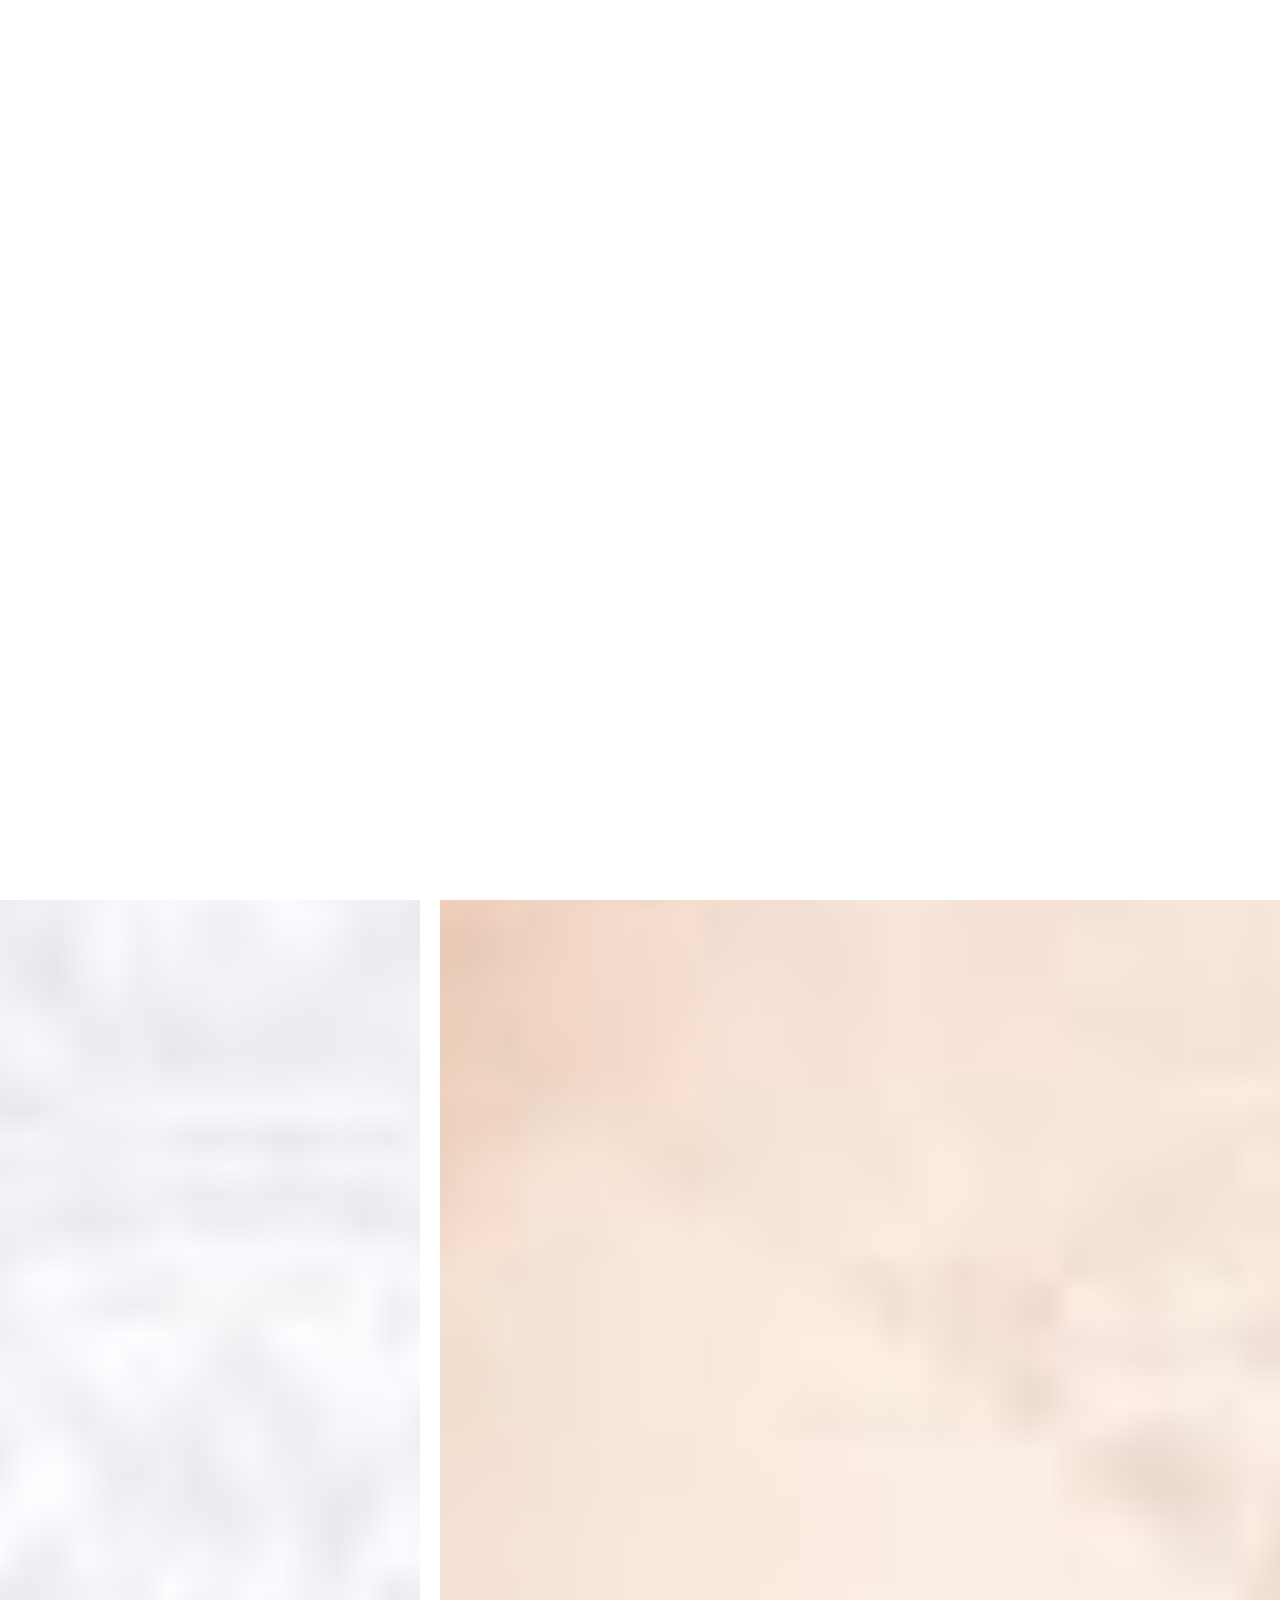
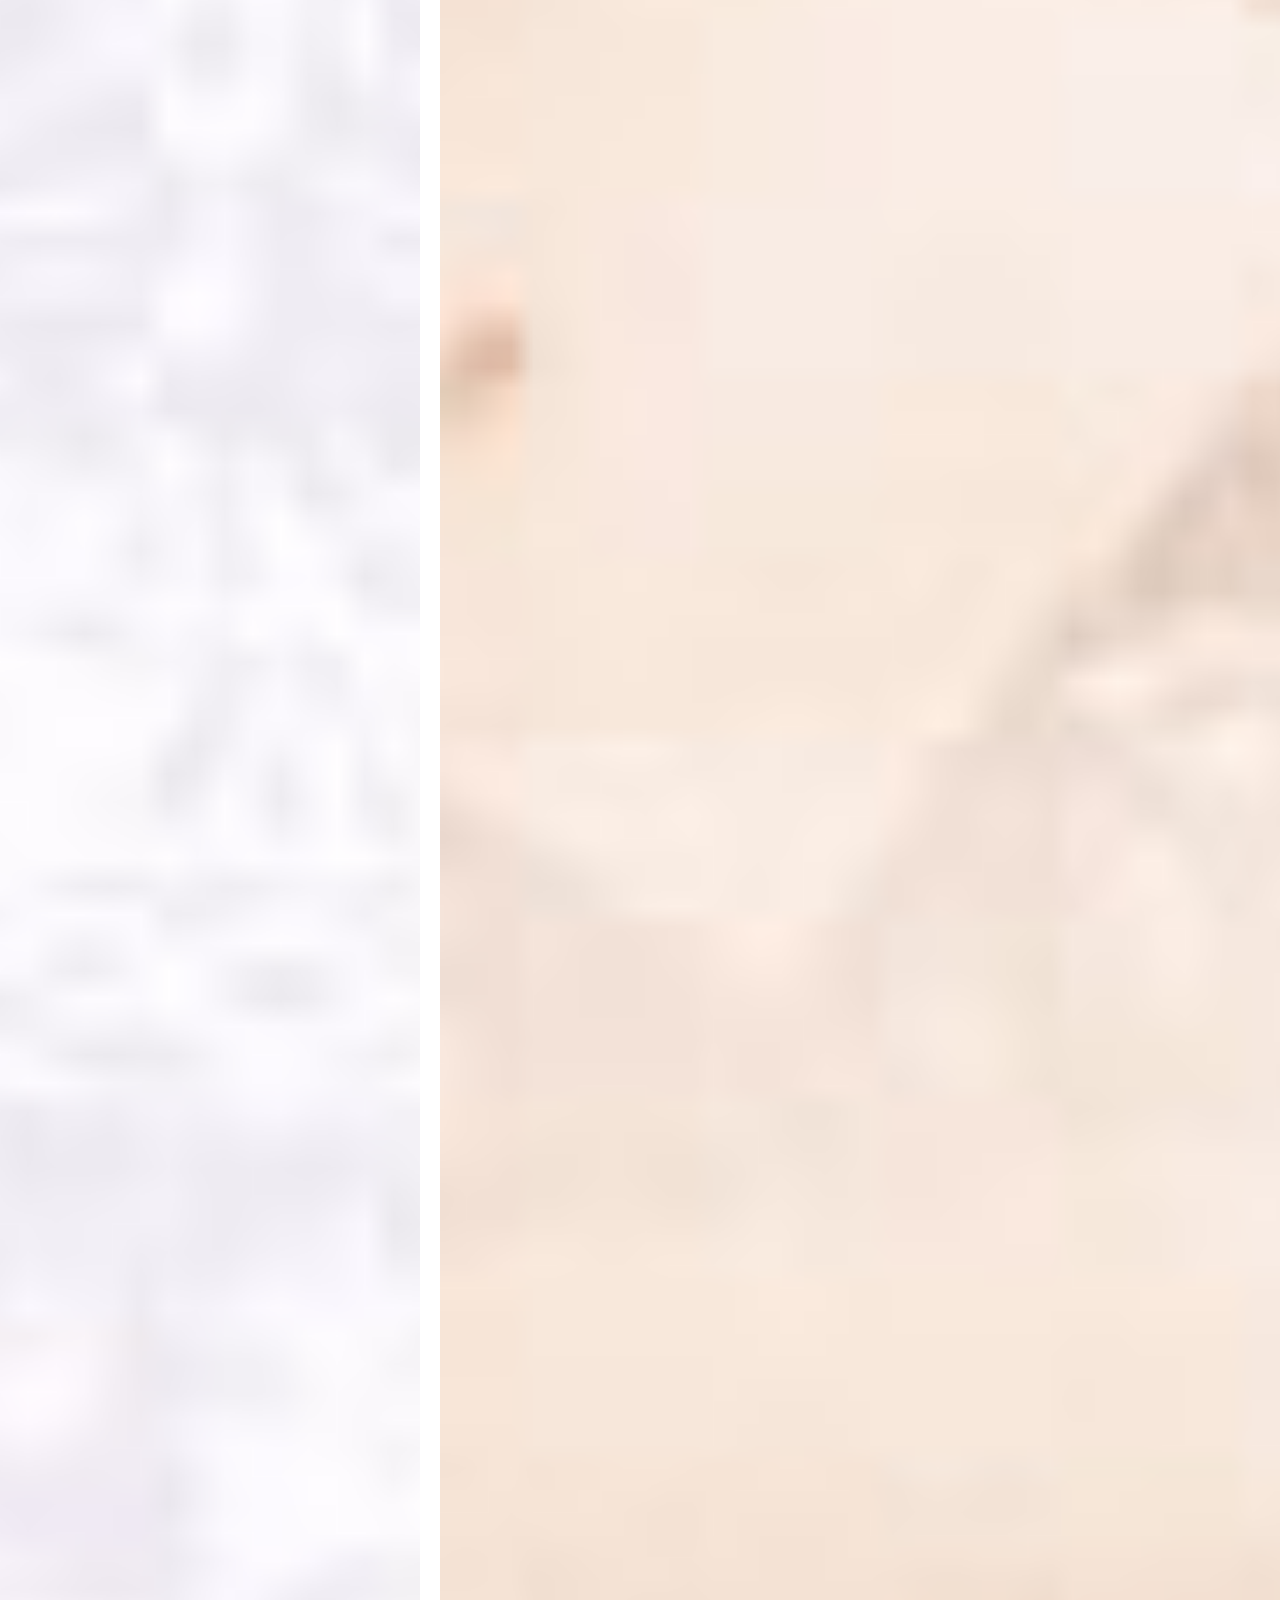
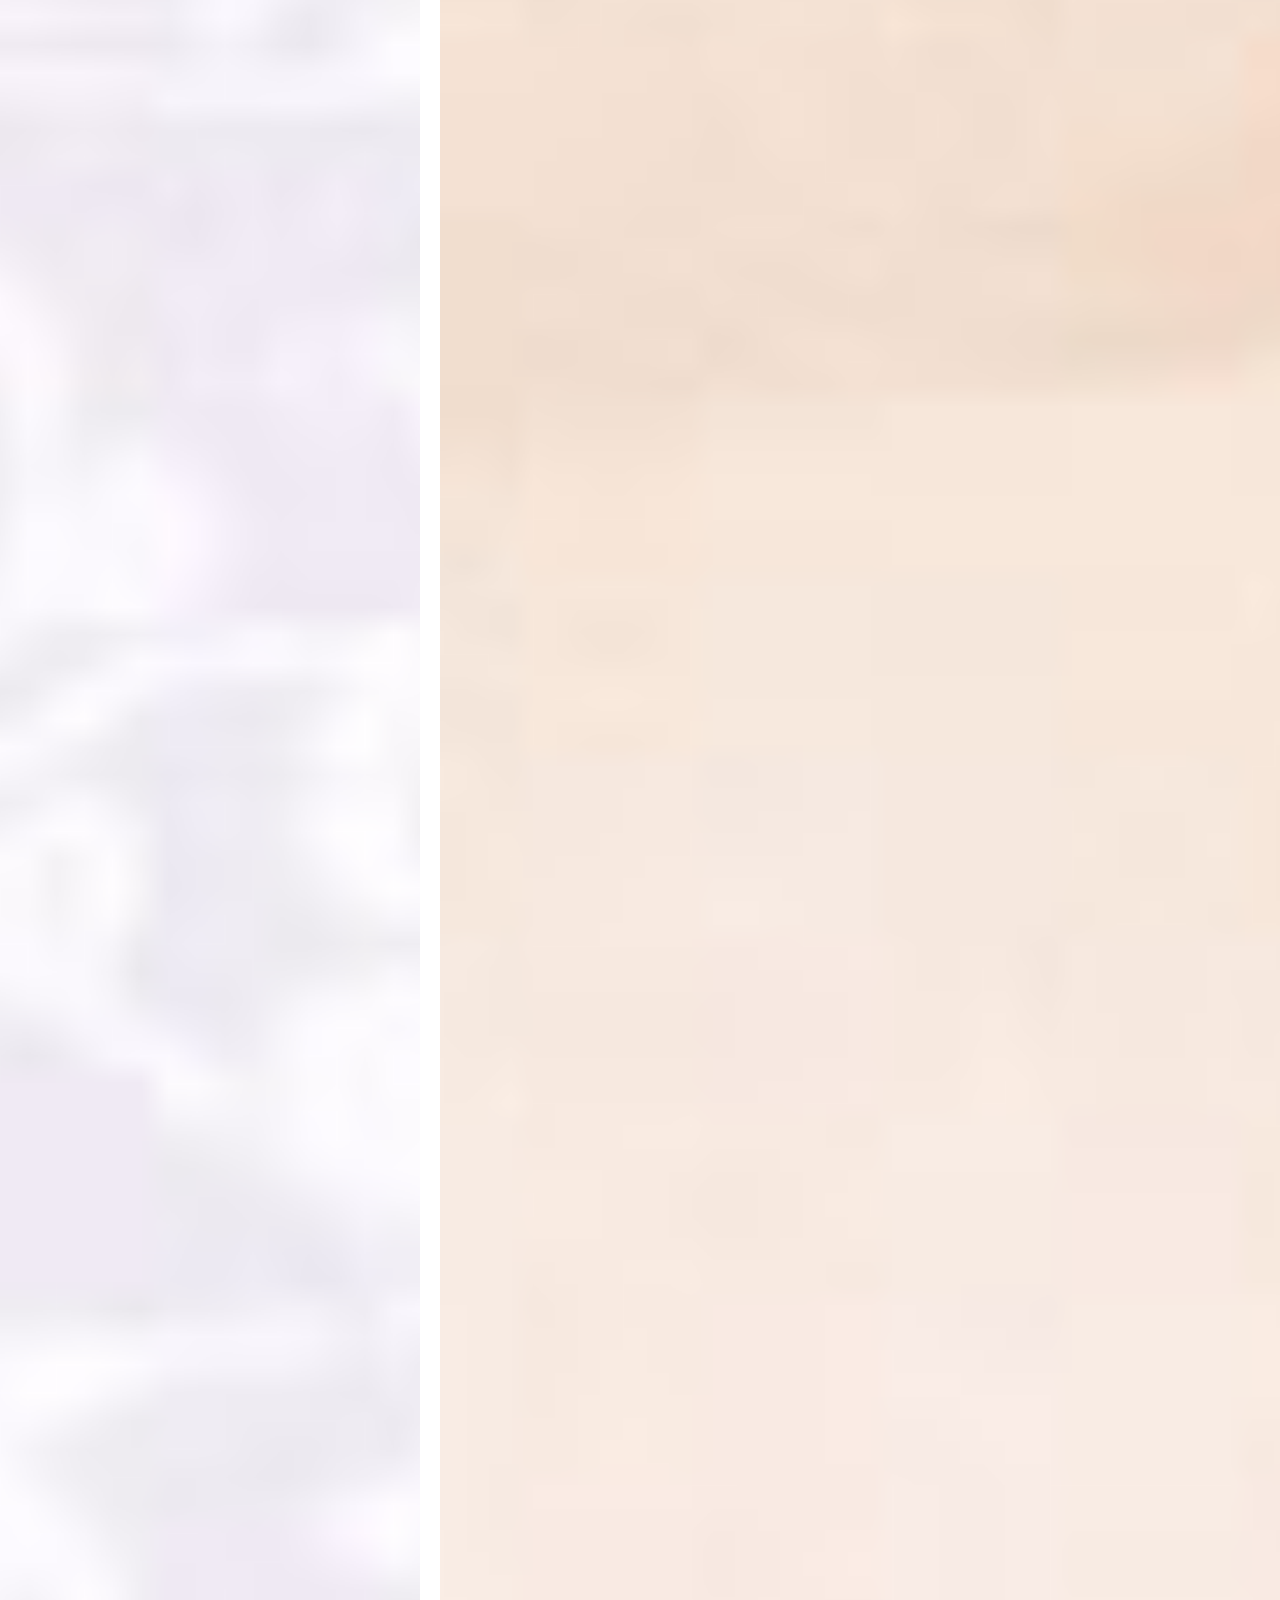
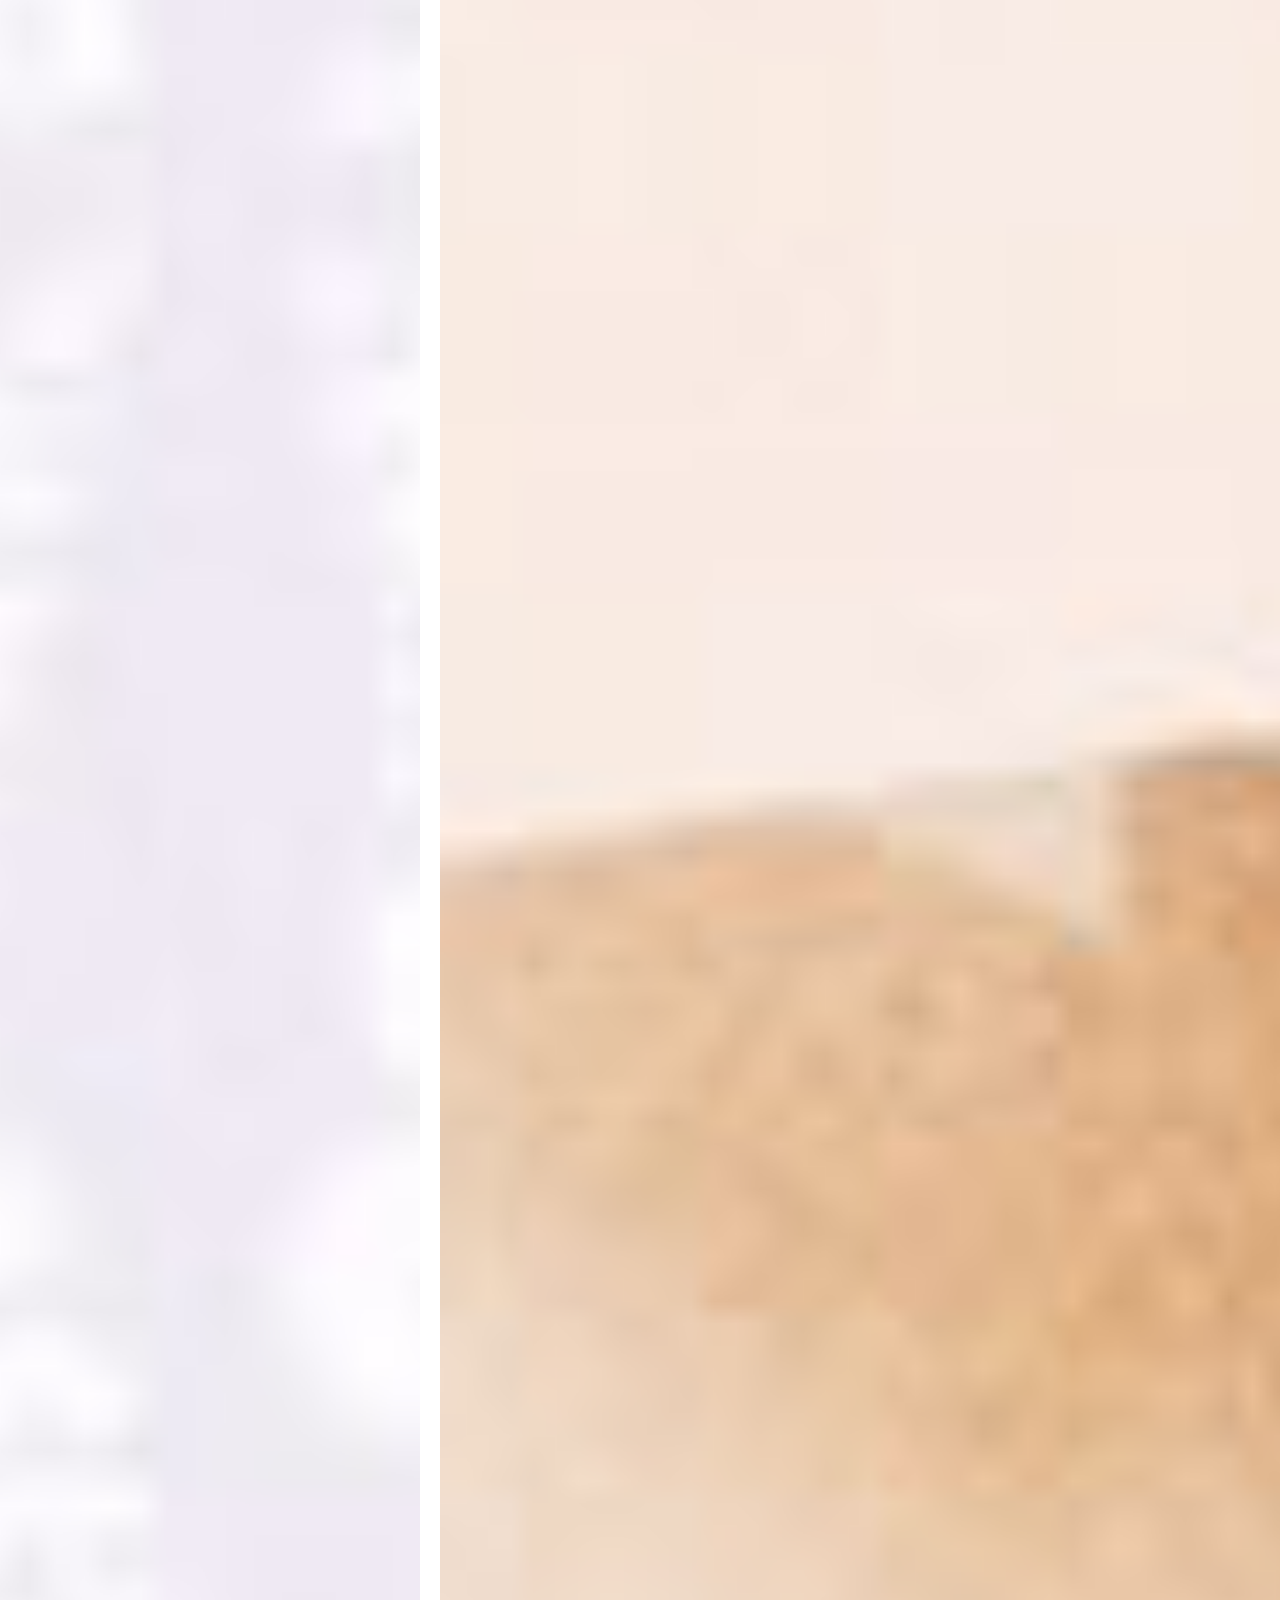
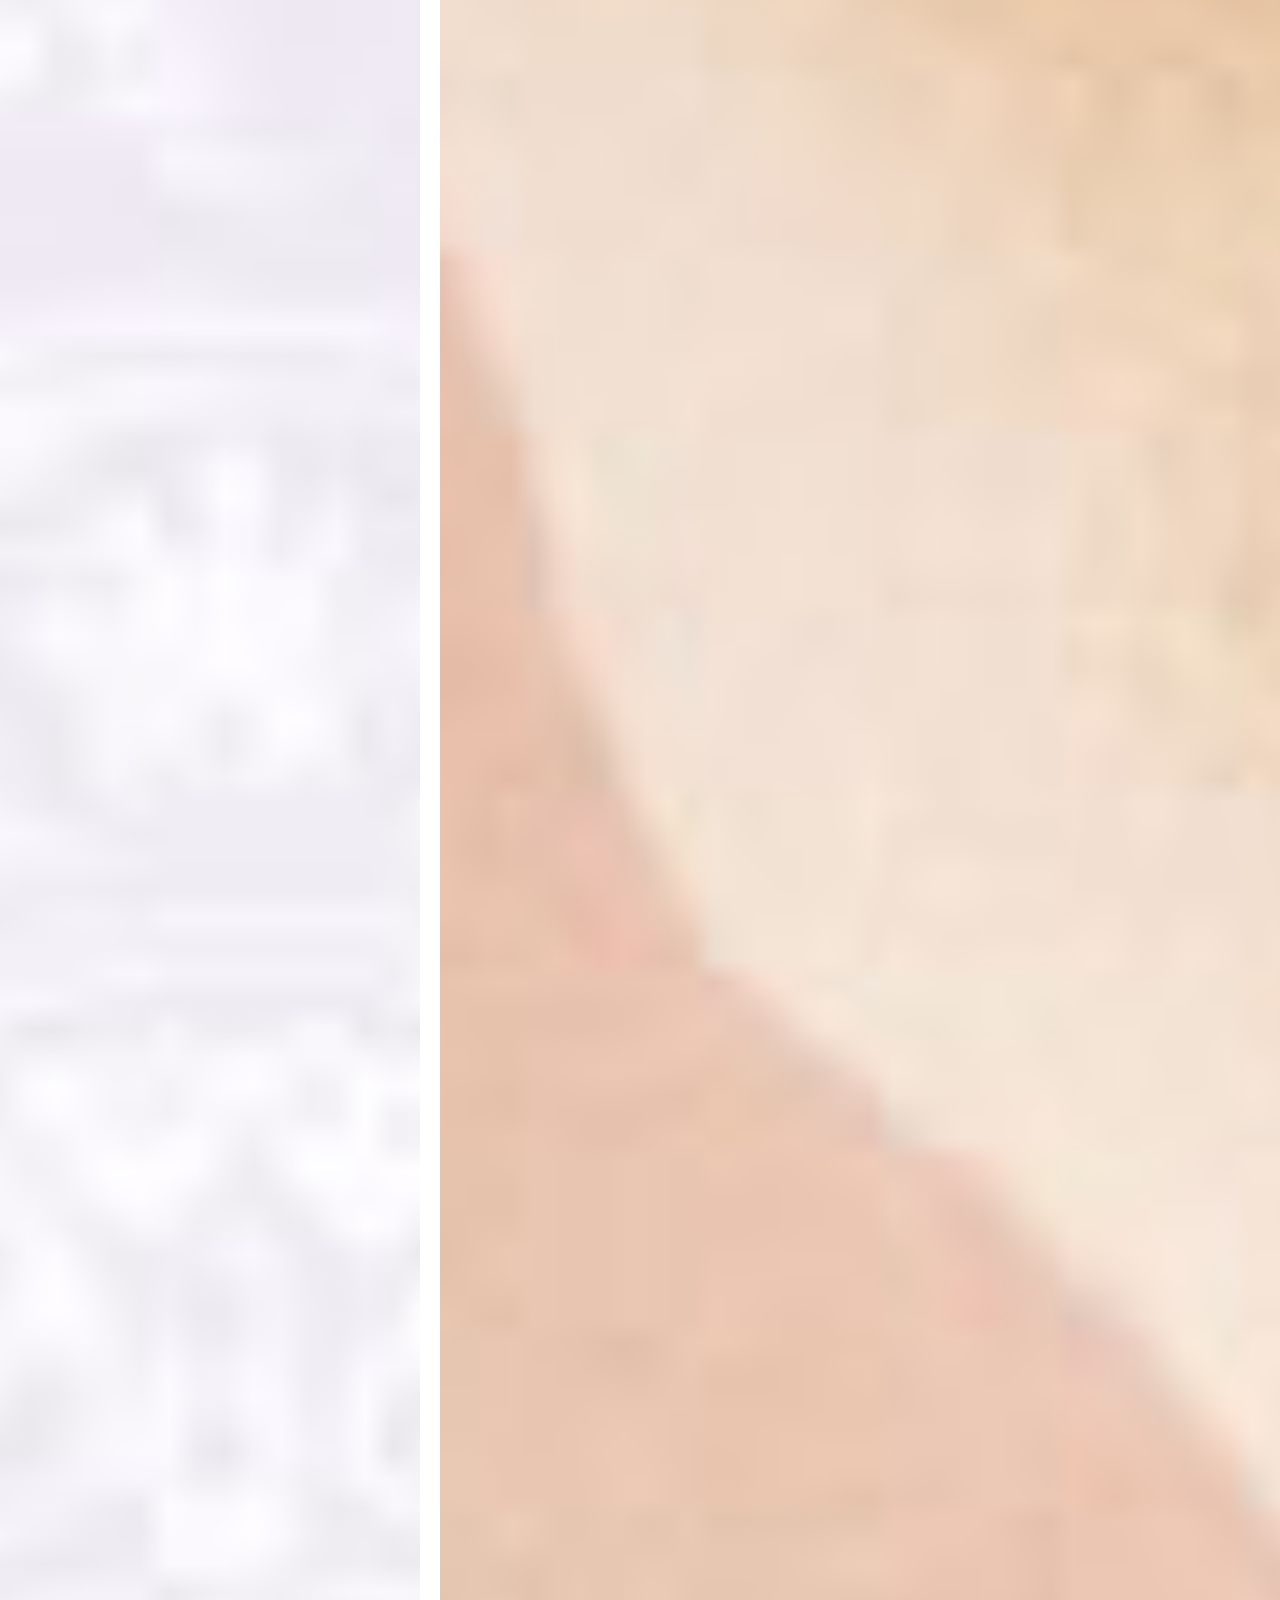
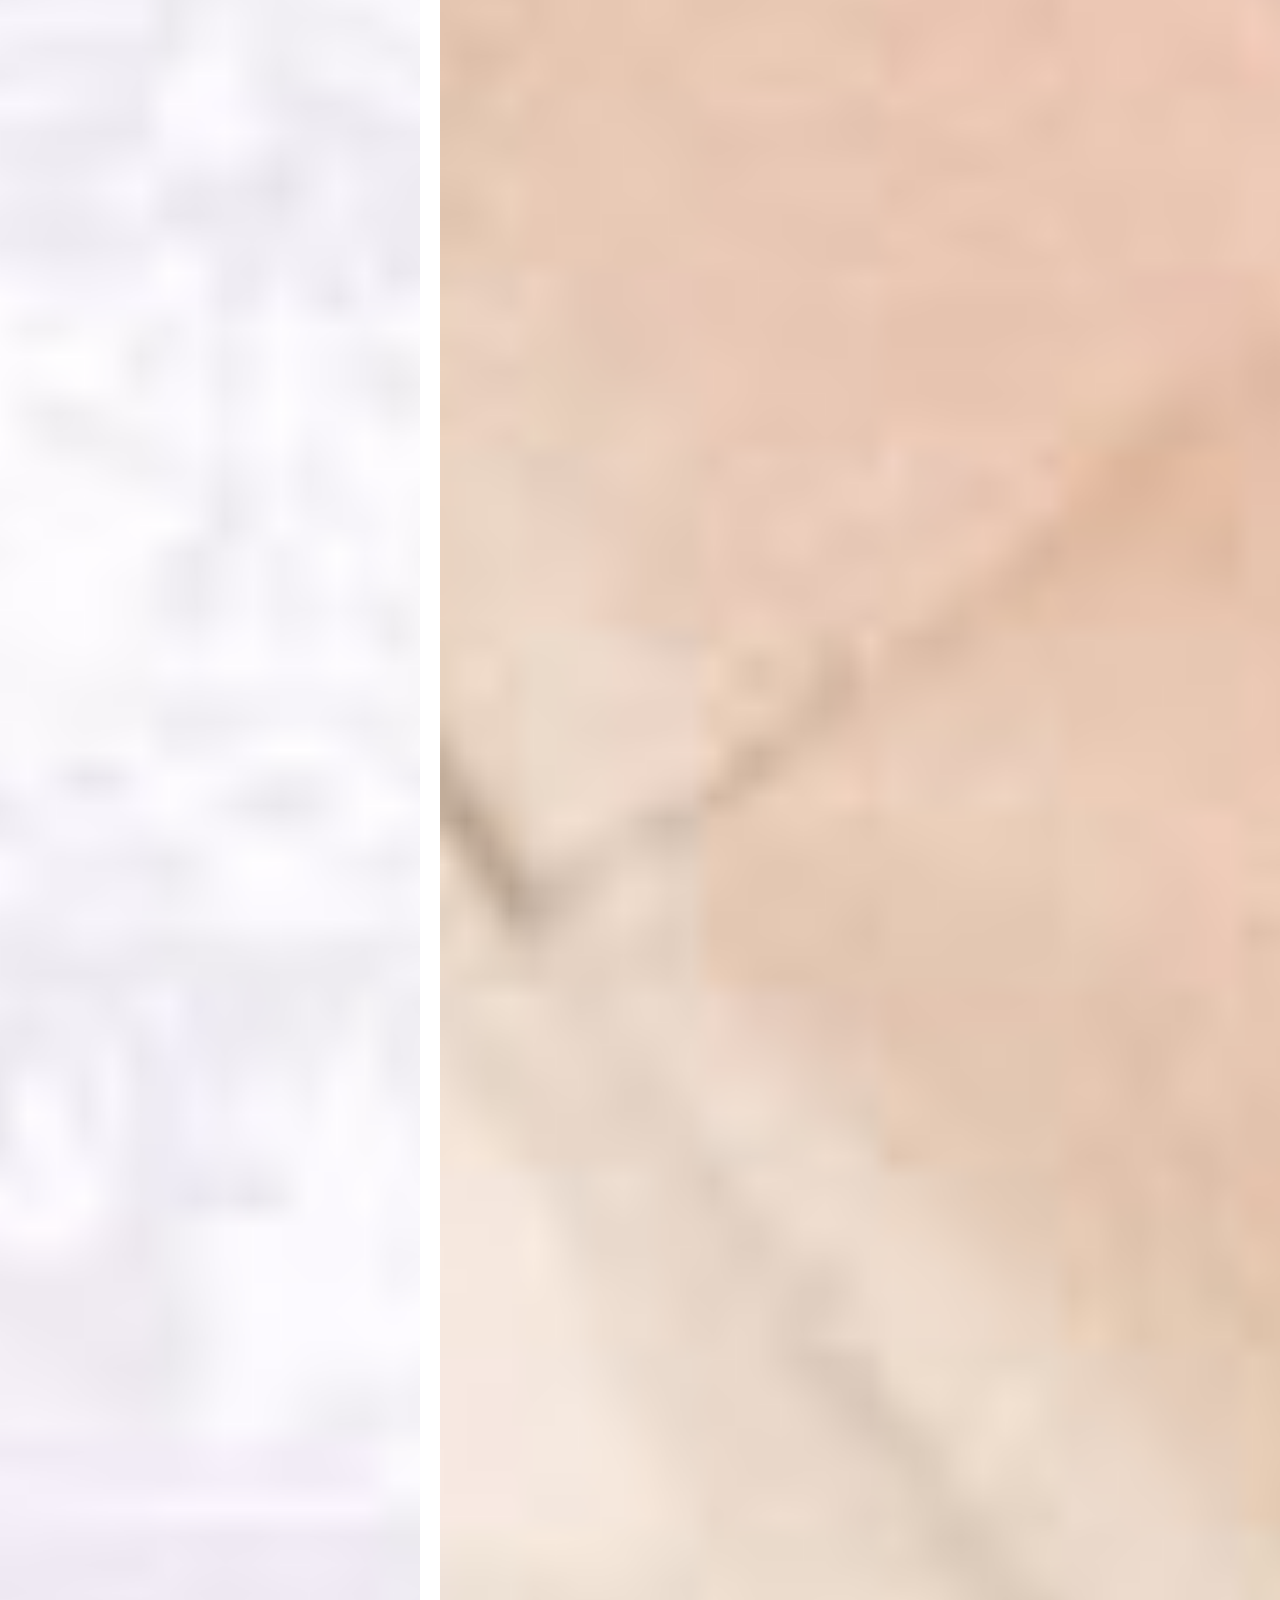
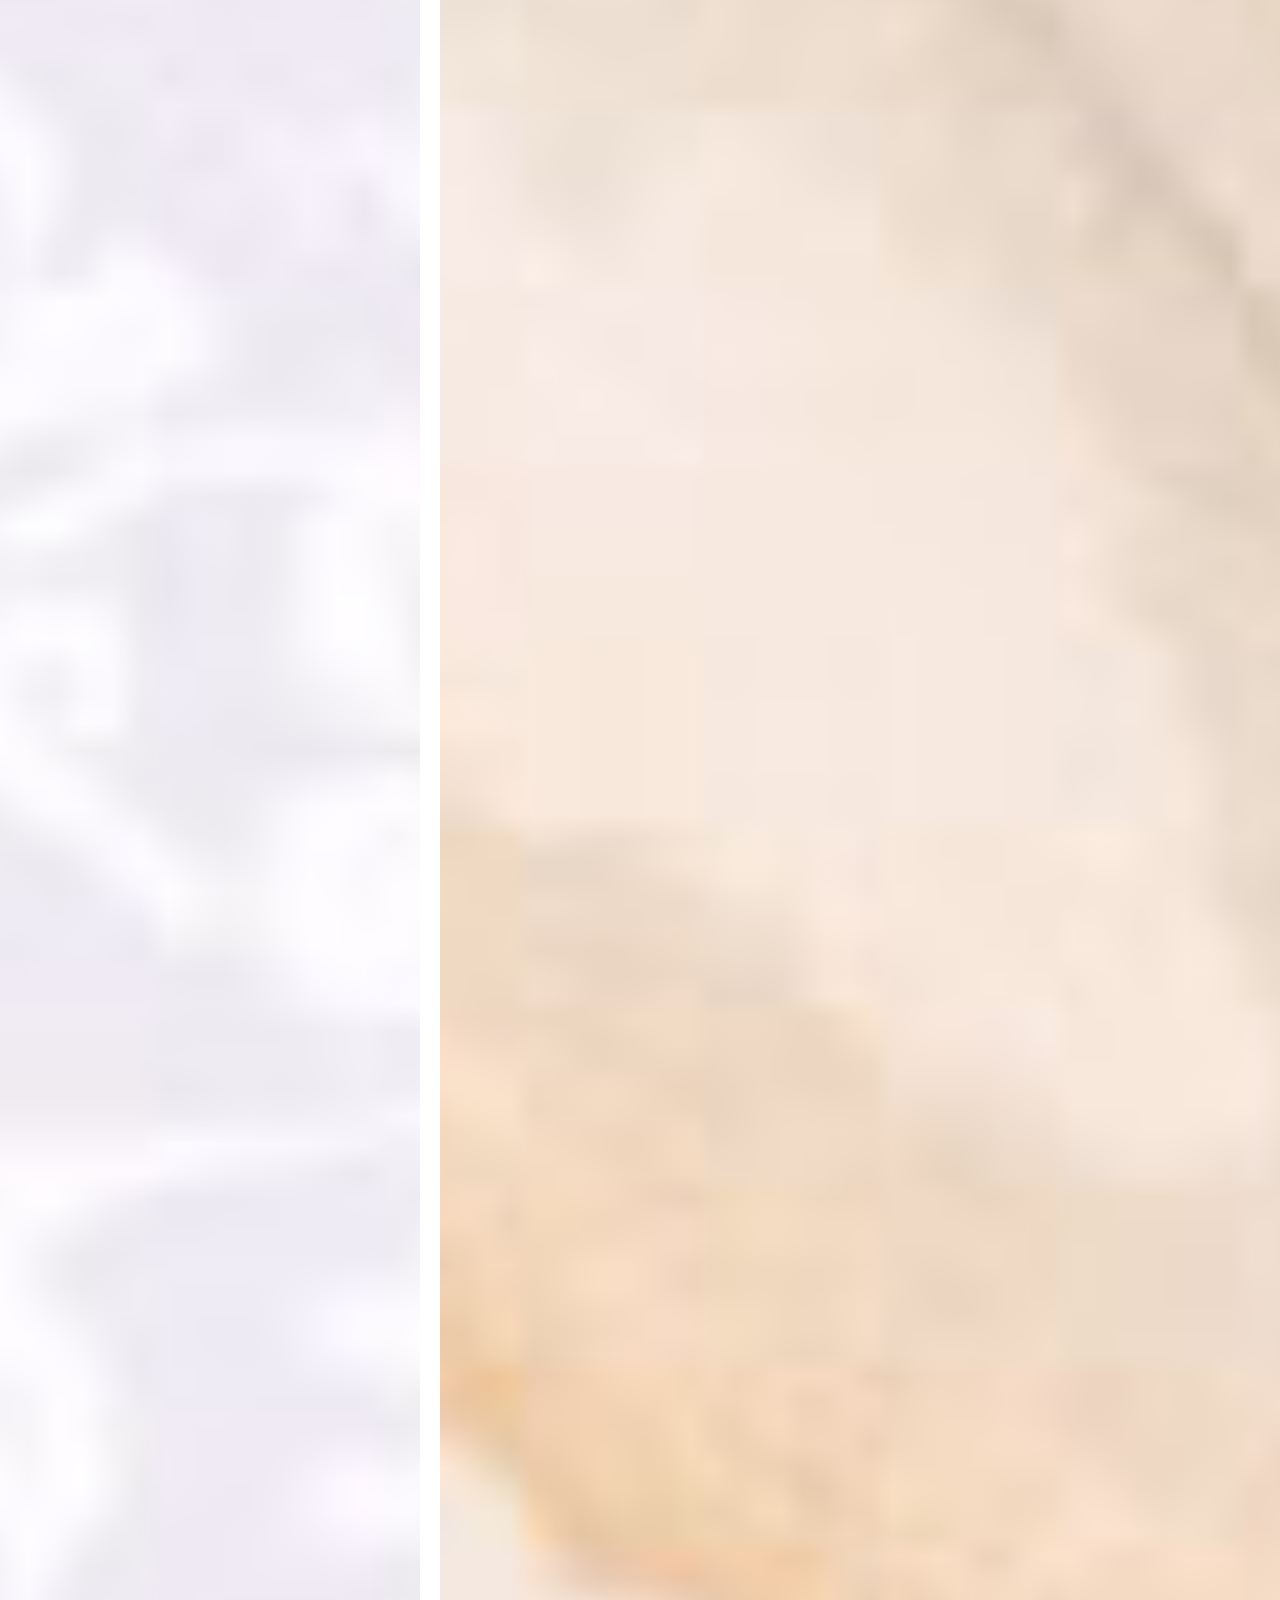
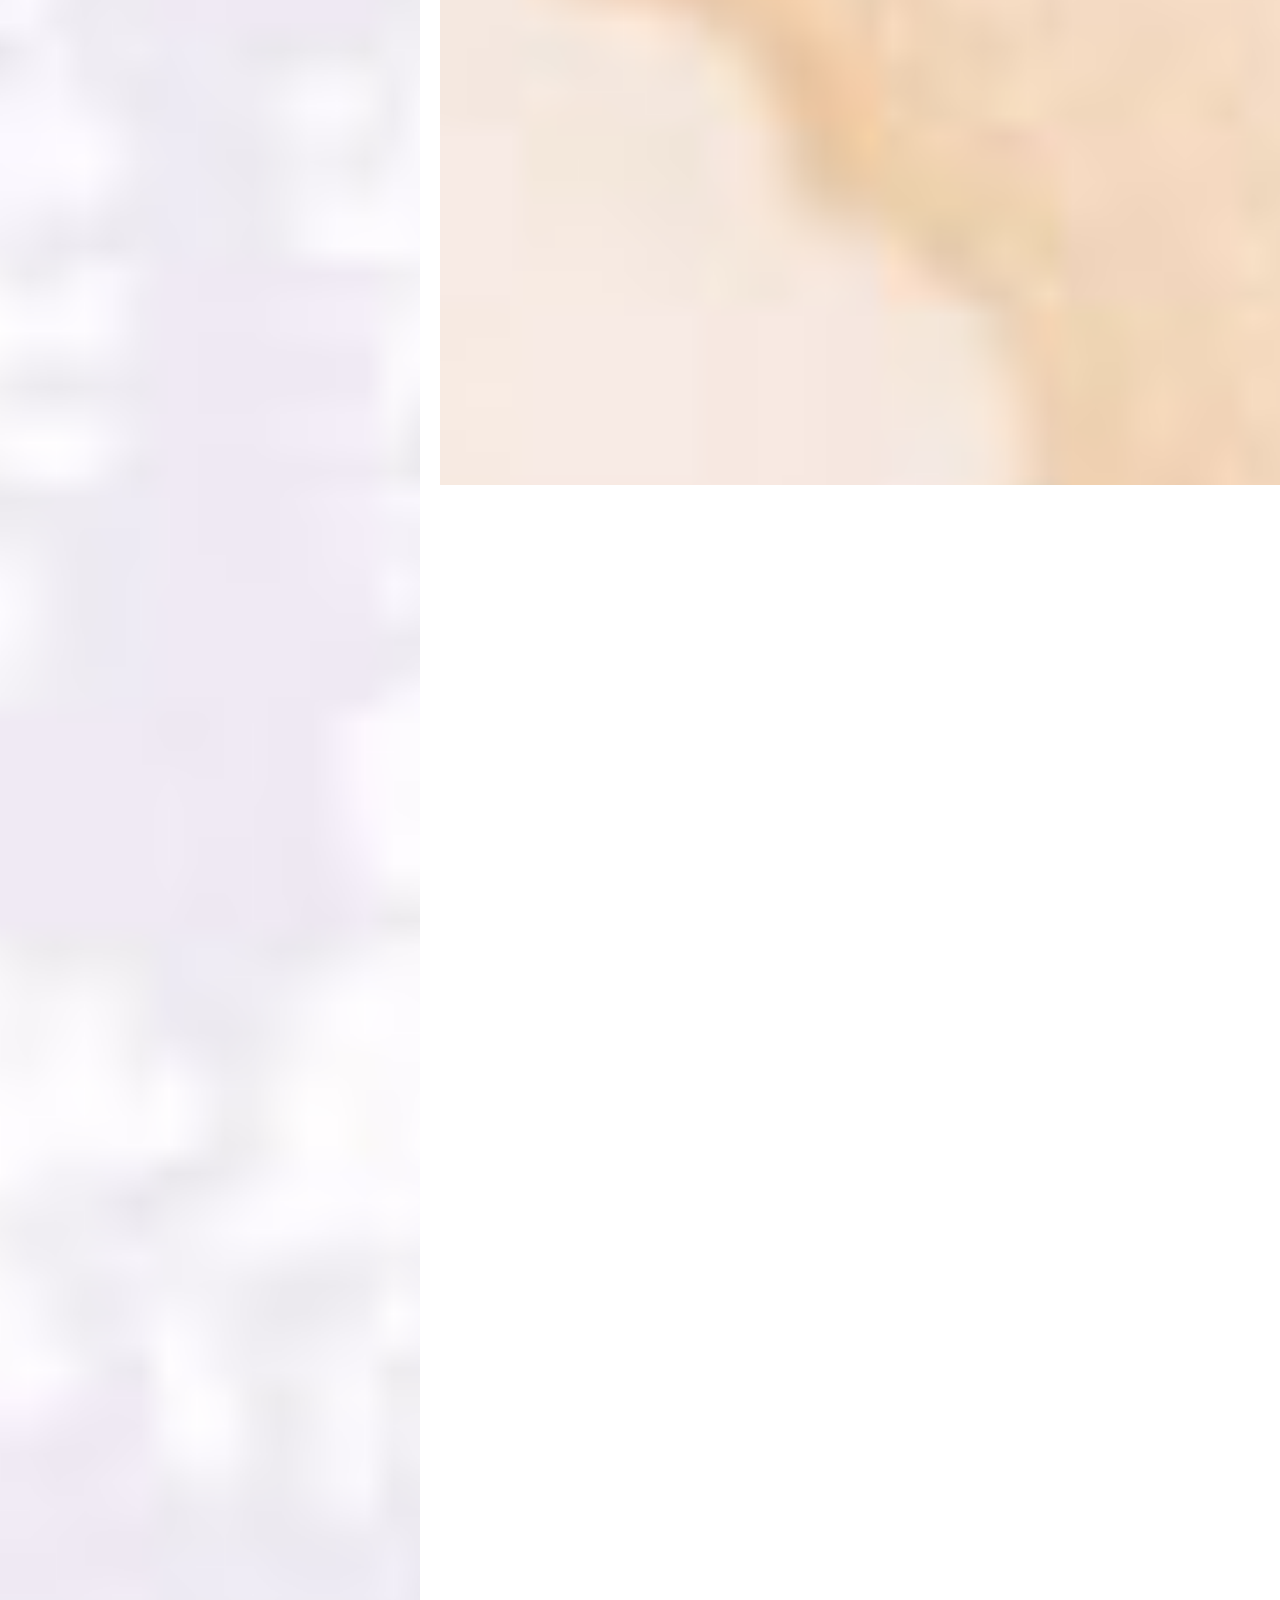
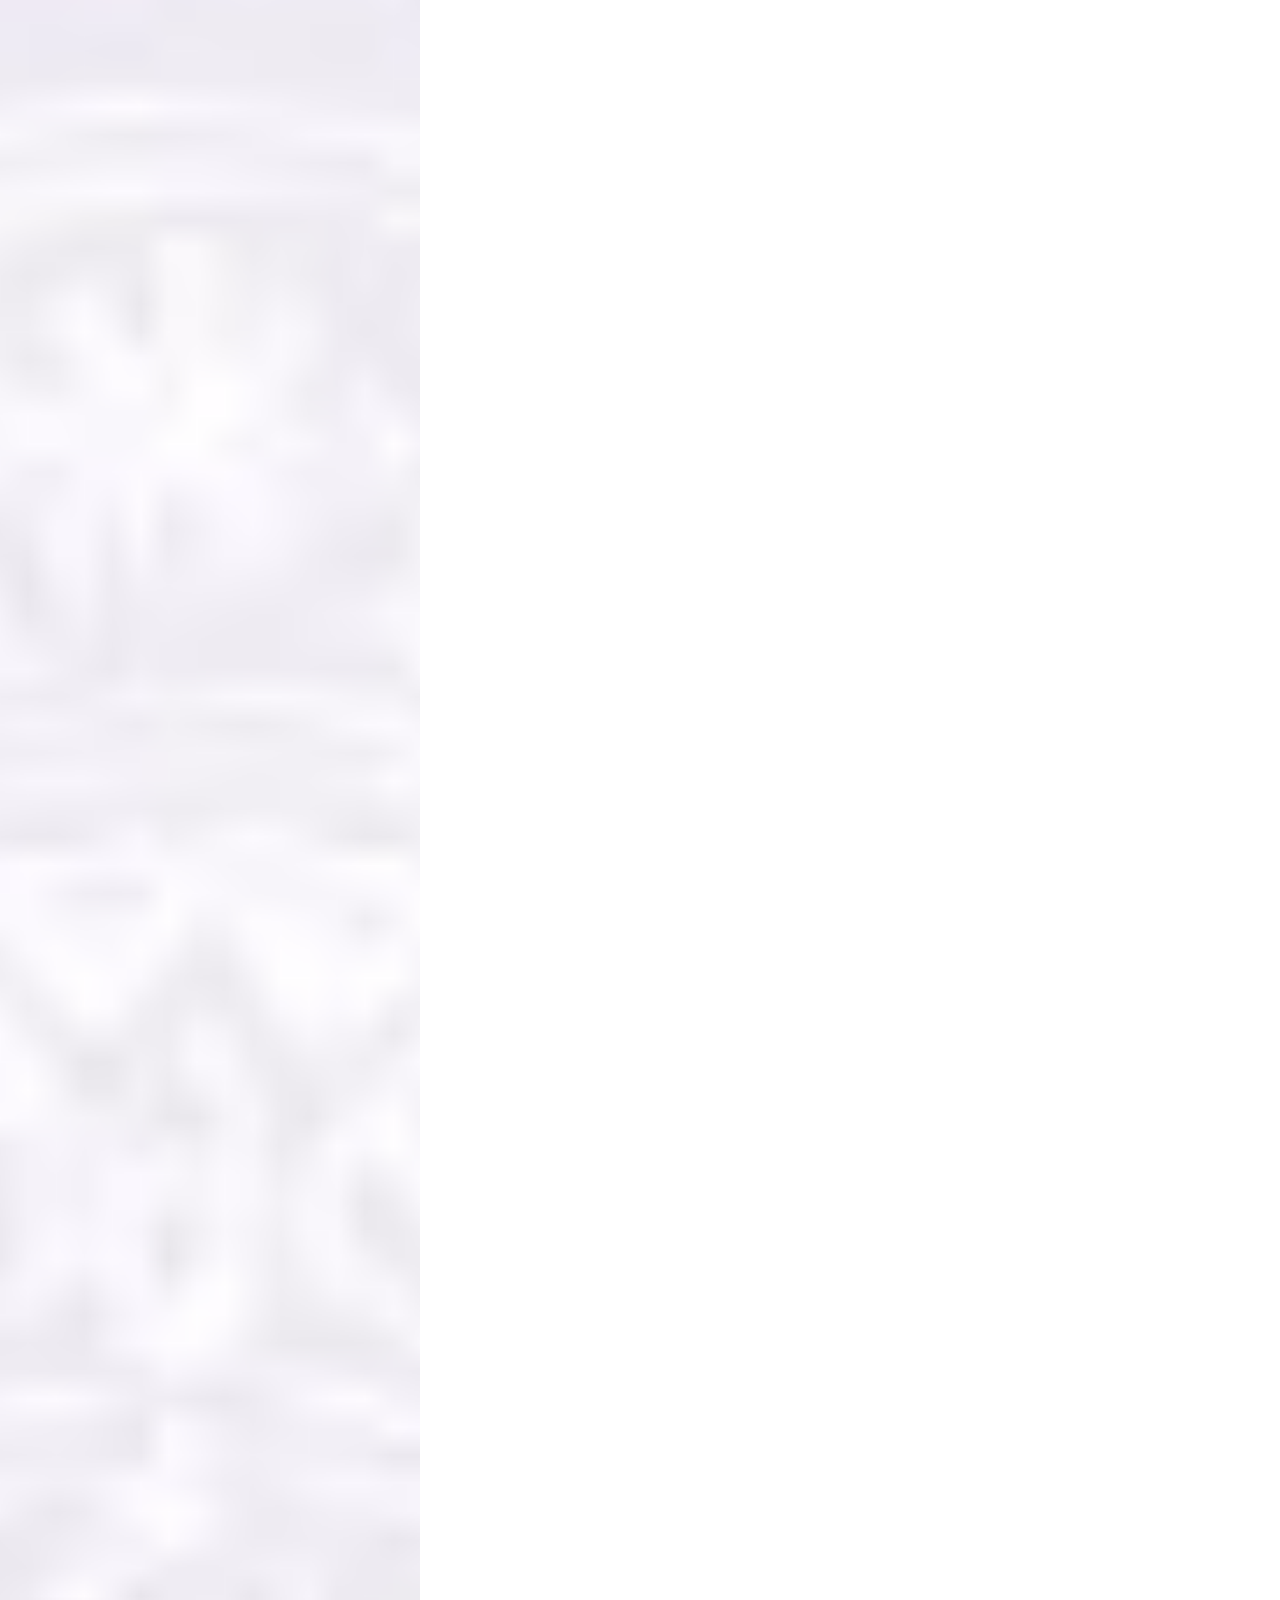
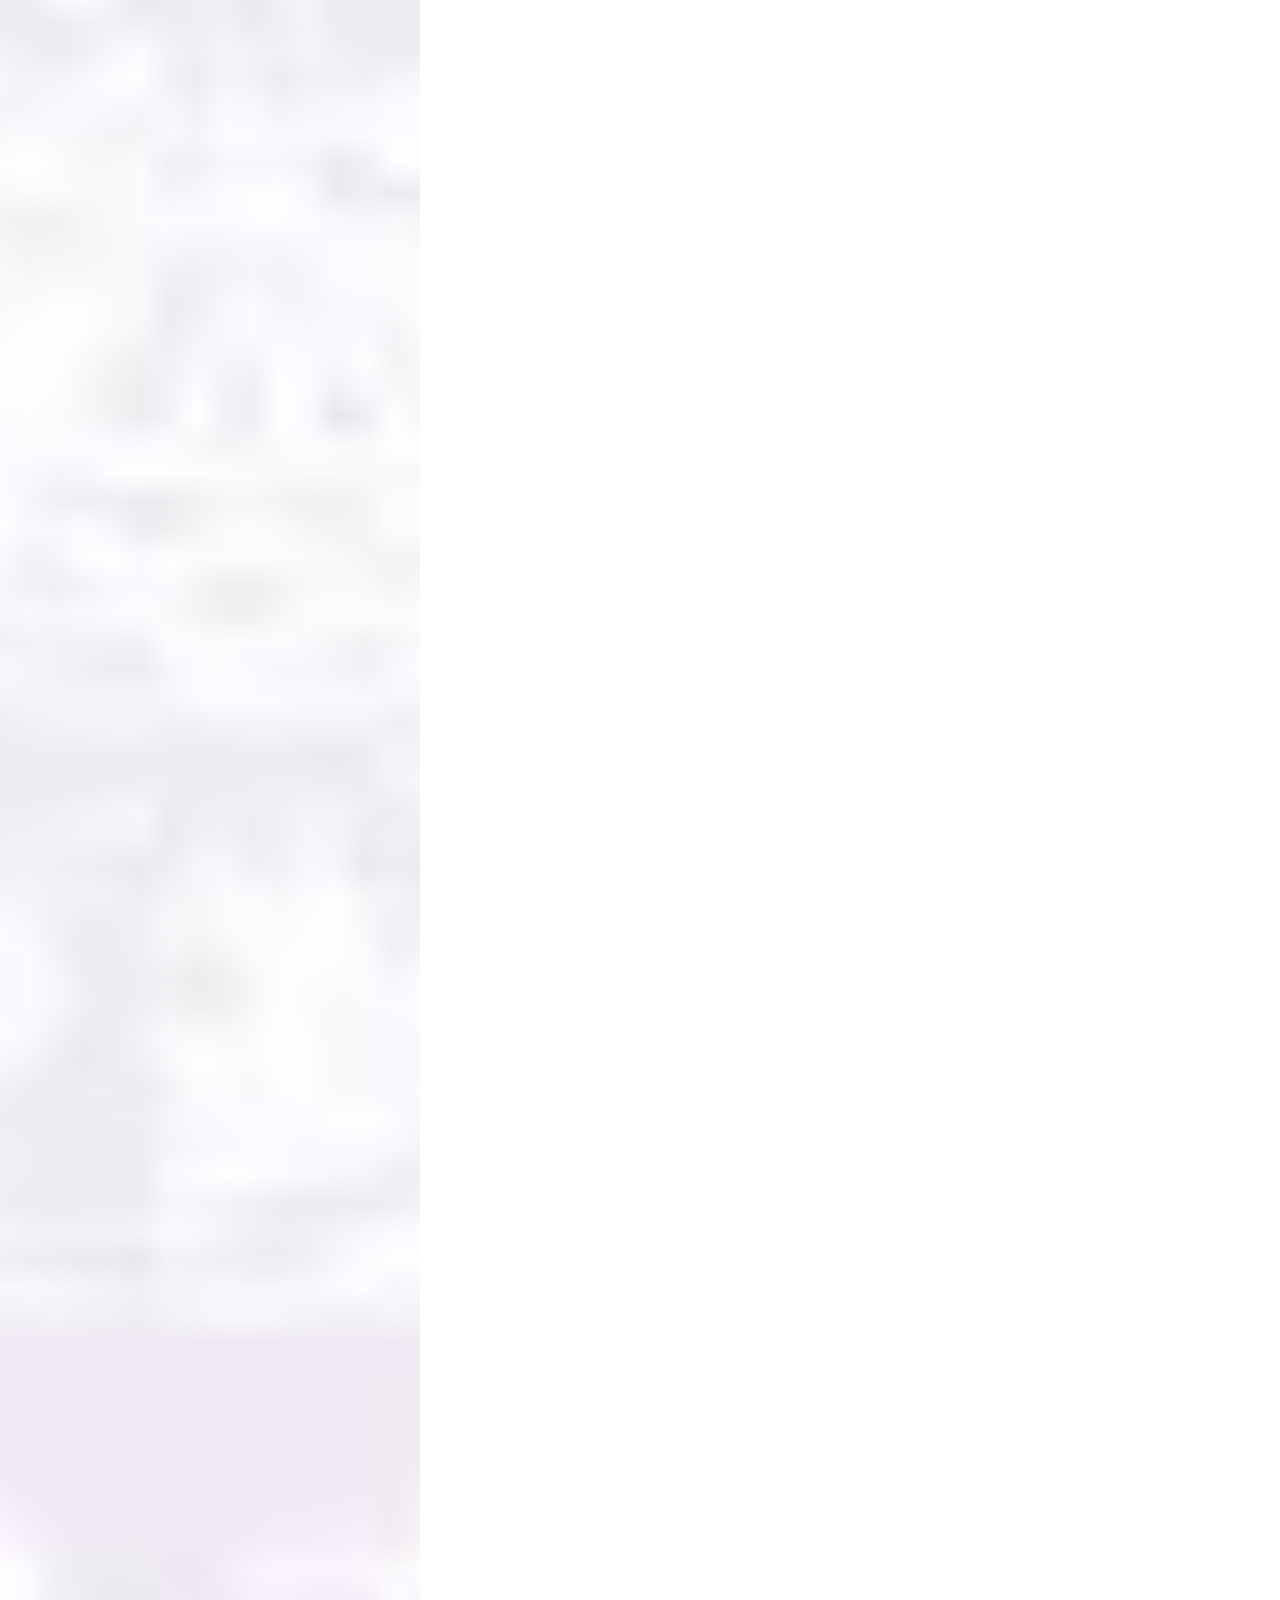
==== commit daffceaa: "テストアップ" ====
--- a/index.html
+++ b/index.html
@@ -1,5 +1,10 @@
+<?php
+
+$ua = $_SERVER['HTTP_USER_AGENT'];
+
+$default_view = <<< EOT
 <!DOCTYPE html>
-<html lang="ja">
+<html lang="ja" class="device-desktop">
 <head>
 
   <meta charset="UTF-8">
@@ -10,40 +15,57 @@
   <meta property="og:title" content="">
   <meta property="og:description" content="">
   <meta property="og:url" content="">
-  <meta property="og:type" content="blog">
+  <meta property="og:type" content="website">
   <meta property="og:locale" content="ja_JP">
   <meta property="og:site_name" content="">
-  <meta property="og:image" content="og.jpg">
+  <meta property="og:image" content="/assets/img/og/og.jpg">
 
   <meta name="viewport" content="width=device-width, initial-scale=1, minimum-scale=1, maximum-scale=1, user-scalable=no">
   <meta name="format-detection" content="telephone=no">
 
-  <link rel="shortcut icon" href="favicon.ico">
-
-  <link href="https://maxcdn.bootstrapcdn.com/font-awesome/4.2.0/css/font-awesome.min.css" rel="stylesheet">
+  <link rel="stylesheet" href="https://maxcdn.bootstrapcdn.com/font-awesome/4.2.0/css/font-awesome.min.css">
+  <link rel="stylesheet" href="/assets/css/font-awesome.min.css">
   <link rel="stylesheet" href="/assets/css/reset.css">
   <link rel="stylesheet" href="/assets/css/style.css">
   <link rel="stylesheet" href="/assets/css/jquery.bxslider.css">
 
   <!--[if lt IE 9]><script src="/assets/js/html5shiv.min.js"></script><![endif]-->
   <script src="//typesquare.com/accessor/script/typesquare.js?W7M97tGC9VM%3D"></script>
-  
+
+  <script>
+    (function(i,s,o,g,r,a,m){i['GoogleAnalyticsObject']=r;i[r]=i[r]||function(){
+    (i[r].q=i[r].q||[]).push(arguments)},i[r].l=1*new Date();a=s.createElement(o),
+    m=s.getElementsByTagName(o)[0];a.async=1;a.src=g;m.parentNode.insertBefore(a,m)
+    })(window,document,'script','//www.google-analytics.com/analytics.js','ga');
+    ga('create', 'UA-64356770-1', 'auto');
+    ga('send', 'pageview');
+  </script>
 </head>
 <body class="index-page">
 
 	<div class="opening">
-		  <div class="inner">
-  			<h1>冷泉家時雨亭文庫</h1>
-  			<h2>公益社団法人</h2>
-  			<h3><img src="/assets/img/hd_opening_03.png" alt="The Reizei Family"></h3>
-		  </div>
+    <div class="inner">
+    		<h1>冷泉家時雨亭文庫</h1>
+    		<h2>公益社団法人</h2>
+    		<h3>The Reizei Family</h3>
+    </div>
 	</div>
 
   <div class="container">
 
-    <div class="wrapper">
+    <div class="index-header hidden-phone">
       <header>
         <h1 class="logo">公益財団法人 冷泉家時雨亭文庫</h1>
+        <nav>
+          <ul>
+            <li><a href="#about">冷泉家とは</a></li>
+            <li><a href="#summary">財団概要</a></li>
+            <li><a href="#greeting">理事長あいさつ</a></li>
+            <li><a href="#member">会員募集</a></li>
+            <li><a href="#donation">御寄附のお願い</a></li>
+            <li><a href="#books">関連書籍</a></li>
+          </ul>
+        </nav>
       </header>
       <div class="slider">
         <ul class="bxslider">
@@ -53,49 +75,67 @@
         </ul>
       </div>
     </div>
-    <div class="scroll">スクロールして御覧ください</div>
-  
-    <div class="contents">
-
+
+    <div class="global-m-nav only-phone">
+      <div class="menu-btn">
+          <span></span>
+          <span></span>
+          <span></span>
+      </div>
+      <nav>
+          <ul>
+            <li><a href="#about">冷泉家とは</a></li>
+            <li><a href="#summary">財団概要</a></li>
+            <li><a href="#greeting">理事長あいさつ</a></li>
+            <li><a href="#member">会員募集</a></li>
+            <li><a href="#donation">御寄附のお願い</a></li>
+            <li><a href="#books">関連書籍</a></li>
+          </ul>
+      </nav>
+    </div>
+
+    <div class="index-m-header only-phone">
       <header>
-        <div class="inner">
-      			<h1><img src="/assets/img/pc/hd_opening_01.png" alt="冷泉家時雨亭文庫"></h1>
-      			<h2><img src="/assets/img/pc/hd_opening_02.png" alt="公益社団法人"></h2>
-      			<h3><img src="/assets/img/pc/hd_opening_03.png" alt="The Reizei Family"></h3>
+        <div class="bg"></div>
+        <div class="logo">
+      			<h1>冷泉家時雨亭文庫</h1>
+      			<h2>公益社団法人</h2>
+      			<h3>The Reizei Family</h3>
   		  </div>
       </header>
-
-      <nav class="global-nav">
+    </div>
+
+    <div class="contents">
+
+      <nav class="global-nav hidden-phone">
         <ul>
-          <li><a href="#news">お知らせ</a></li>
           <li><a href="#about">冷泉家とは</a></li>
           <li><a href="#summary">財団概要</a></li>
           <li><a href="#greeting">理事長あいさつ</a></li>
           <li><a href="#member">会員募集</a></li>
+          <li><a href="#donation">御寄附のお願い</a></li>
           <li><a href="#books">関連書籍</a></li>
         </ul>
       </nav>
 
       <section class="news" id="news">
         <ul>
-          <li><time datatime="2014-07-08">2014年7月8日</time><a href="#">平成26年度の情報を更新しました。</a></li>
-          <li><time datatime="2014-06-04">2014年6月4日</time><a href="#">平成26年8月8日（金）に乞巧奠（きっこうてん）を開催します。</a><em>（終了しました）</em></li>
-          <li><time datatime="2014-07-08">2014年7月8日</time><a href="#">平成26年度の情報を更新しました。</a></li>
         </ul>
       </section>
     
       <section class="about" id="about">
+       <div class="pic hidden-phone">
+         <figure><img src="/assets/img/pc/pic_about_01.jpg" alt="冷泉家とは"></figure>
+       </div>
         <div class="text">
           <p class="num">01</p>
           <h1>冷泉家とは</h1>
           <h2 class="en">ABOUT REIZEIKE</h2>
+          <figure class="only-phone"><img src="/assets/img/sp/pic_about_01.jpg" alt="財団概要"></figure>
           <p>冷泉家住宅は、完全な姿で現存する唯一の公家屋敷です。京都御所周辺の旧公家町に近世初頭以来の土地を守り、寛政２年に再建された建物と、その配置構成は旧制を忠実に伝えた貴重な遺構として知られています。</p>
           <p>冷泉家伝来の典籍及び古文書類は、長家、俊成、定家以来の家学である和歌に関するものを中心に、数万点にのぼります。中世から近世にかけて、その時代の公家や武家の手で書き写されて流布したものも多く、伝統文化の継承と新しい文化の形成に重要な役割を果してきました。</p>
           <p>冷泉流歌道と関連諸行事は、宮廷生活の伝統文化を今に伝えるもので、この継承保存は有形、無形の高い価値をもっています。</p>
           <p>財団法人「冷泉家時雨亭文庫」は、以上の貴重な文化遺産を、将来にわたり総合的かつ恒久的に継承保存していくことを目的に、昭和56年４月に設立されました。</p>
-       </div>
-       <div class="pic">
-         <figure><img src="/assets/img/pc/pic_about_01.jpg" alt="冷泉家とは"></figure>
        </div>
       </section>
     
@@ -104,6 +144,7 @@
           <p class="num">02</p>
           <h1>財団概要</h1>
           <h2 class="en">FOUNDATION OVERVIEW</h2>
+          <figure class="only-phone"><img src="/assets/img/sp/pic_summary_01.jpg" alt="冷泉家とは"></figure>
           <section>
            <h3>名称</h3>
            <div class="content"><p>公益財団法人 冷泉家時雨亭文庫</p></div>
@@ -142,27 +183,30 @@
           <section>
            <h3>情報公開</h3>
            <div class="content">
-             <p><a href="#">定款（PDF,32KB）</a><br><a href="#">役員名簿（PDF,56KB）</a><br><a href="#">貸借対照表</a></p>
-             <aside><p><a href="#">Adobe Readerはこちらからダウンロードしていただけます。</a></p></aside>
+             <p><a href="/assets/pdf/201107_t.pdf" target="_blank">定款（PDF,32KB）<i class="fa fa-file-pdf-o"></i></a><br><a href="/assets/pdf/201306_y.pdf" target="_blank">役員名簿（PDF,56KB）<i class="fa fa-file-pdf-o"></i></a><br><a href="/summary/bs.html">貸借対照表</a></p>
+             <aside><p><a href="https://get.adobe.com/jp/reader/" target="_blank">Adobe Readerはこちらからダウンロードしていただけます。</a></p></aside>
            </div>
           </section>
        </div>
-       <div class="pic">
+       <div class="pic hidden-phone">
          <figure><img src="/assets/img/pc/pic_summary_01.jpg" alt="財団概要"></figure>
        </div>
       </section>
     
       <section class="greeting" id="greeting">
+       <div class="pic hidden-phone">
+         <h1>理事長 冷泉為人</h1><p>理事長 冷泉為人</p>
+       </div>
         <div class="text">
           <p class="num">03</p>
           <h1>理事長あいさつ</h1>
           <h2 class="en">PRESIDENT GREETINGS</h2>
+          <div class="pic only-phone">
+            <h1>理事長 冷泉為人</h1><p>理事長 冷泉為人</p>
+          </div>
           <p>冷泉家は平安、鎌倉の歌聖と仰がれた藤原俊成、定家父子を祖先に持つ「和歌の家」であります。冷泉家に伝来する典籍類は、俊成、定家以来八百年の歳月を経て現在に伝えられ、国宝５件、重要文化財47件を始め、その数は数万点に及びます。また重要文化財冷泉家住宅は、公家屋敷として現存する唯一の遺構となっております。さらに「歌の家」として和歌会、年中行事を今に守り伝えております。</p>
           <p>幾多の混乱を乗り越えた典籍類、完全な姿で残る公家屋敷、その中で営まれてきた歌会や年中行事、これらの文化遺産を将来にわたり総合的、かつ恒久的に継承保存していくことを目的に昭和56年（1981）４月に設立されたのが、「財団法人冷泉家時雨亭文庫」です。当財団は平成23年４月に公益財団法人となりました。</p>
           <p>財団設立以来、皆様の温かいご支援を頂き、これまで冷泉家住宅の解体修理や定家の日記『明月記』60巻（国宝）等の修理修復を行ってまいりました。また『冷泉家時雨亭叢書』を刊行し、これまで受け継いできた貴重な典籍類を公刊、全84巻が完結いたしました。<br>今後さらなる伝統文化の振興、発展に寄与していくことを切に願っております。今後も当財団へのご支援を賜りますよう切にお願い申し上げます。</p>
-       </div>
-       <div class="pic">
-         <figure><img src="/assets/img/pc/pic_greeting_01.jpg" alt="理事長 冷泉為人"><figcaption>理事長 冷泉為人</figcaption></figure>
        </div>
       </section>
     
@@ -174,7 +218,7 @@
           <p>「冷泉家時雨亭文庫」は、冷泉家に伝わる貴重な文化遺産を、将来にわたり総合的かつ恒久的に継承保存していくことを目的に、昭和56年4月に財団法人として設立され、平成23年4月に公益財団法人へと移行しました。</p>
           <p>当文庫では、上記の目的を追求し、伝統文化の振興、発展に寄与していくため、広く一般の皆様の御理解を得ることが必要と考え、ここに「冷泉家時雨亭文庫」会員を下記の要項により募ることとなりました。つきましては、当文庫の趣旨に御賛同いただき、御後援賜らんことを切にお願い申し上げます。</p>
           <p>なお、御協力いただいた資金は、典籍・古文書の修理、建造物の修理等の一部に充当いたします。</p>
-          <section class="contents">
+          <section>
             <h2>公益財団法人冷泉家時雨亭文庫会員について</h2>
             <p>一、文庫の目的を御理解いただき、御賛同くださる個人または団体を会員とします。</p>
             <p>一、会員は、正会員、特別会員、賛助会員があります。それぞれ次の会費を納入してください。会費は何口でも結構です。</p>
@@ -185,45 +229,88 @@
             </ul>
             <p>一、会員には、文庫のニュースを記載した機関紙「志くれてい」を年四回発行します。</p>
             <p>一、会員には、文庫の主催する行事等を御案内することがあります。</p>
-          </section>      
-          <p class="btn"><a href="#"><span>入会を希望される方はこちら</span></a></p>
-       </div>
-       <div class="pic">
+            <p><a href="/deduction/">※冷泉家時雨亭文庫会費は寄附金控除の対象となります。</a></p>
+          </section>
+          <p class="btn"><a href="/member/" onClick="ga('send', 'event',  '冷泉家時雨亭文庫会員', 'click', '入会希望ボタン');"><i class="fa fa-angle-right fa-fw"></i>入会を希望される方はこちら</a></p>
+       </div>
+       <div class="pic hidden-phone">
          <ul>
            <li><figure><img src="/assets/img/pc/pic_member_01.jpg" alt="会員募集"></figure></li>
            <li><figure><img src="/assets/img/pc/pic_member_02.jpg" alt="機関紙「志くれてい」"><figcaption>機関紙「志くれてい」</figcaption></figure></li>
          </ul>
        </div>
       </section>
-    
+
+      <section class="donation" id="donation">
+        <div class="text">
+          <p class="num">05</p>
+          <h1>御寄附のお願い</h1>
+          <h2 class="en">DONATION</h2>
+          <p>冷泉家時雨亭文庫は、冷泉家に伝わる有形・無形の文化財を継承保存・公開普及を図るための事業を実施しています。（詳しくは「<a href="#about">冷泉家とは</a>」「<a href="#summary">財団概要</a>」を御参照ください。）</p>
+          <p>これらの事業には膨大な資金が必要となるため、当財団では、広く一般の皆様にも御寄附を募っています。<br>当財団の活動事業に御理解、御賛同をいただき、是非御協力下さいますようお願い申し上げます。皆様からの寄附金は、典籍・古文書の修理、建物の修理等の一部に充当し、有効に使用させていただきます。</p>
+          <p>なお、公益財団法人への寄附金には、税法上の優遇措置が適用され、所得税(個人)、法人税(法人)の控除が受けられます。また、当財団は、税額控除に係る証明を取得していますので、個人の方の寄附については前記（所得控除）とのいずれか一方を選択いただくことができます。<br>詳しくは「<a href="/deduction/">寄附金控除について</a>」を御覧下さい。</p>
+          <section class="contents">
+            <dl>
+              <dt>郵便振替を御利用の場合</dt>
+              <dd>
+                <ol>
+                  <li>事務局に御連絡下さい（電話・郵便）。折り返し、払込用紙を郵送します。</li>
+                  <li>郵便局に備え付けの払込用紙にて、通信欄に「寄附金として」と御記入の上、住所・氏名・電話番号等をお書き添えいただき、お振込下さい。恐れ入りますが、振込手数料は御負担下さい。<br>加入者名：公益財団法人冷泉家時雨亭文庫<br>郵便振替口座：01010-3-42772</li>
+                </ol>
+              </dd>
+            </dl>
+            <dl>
+              <dt>銀行振込を御利用の場合</dt>
+              <dd>
+                <ol>
+                  <li>事務局に御連絡下さい。折り返し、振込先等を連絡します。</li>
+                </ol>
+              </dd>
+            </dl>
+          </section>
+          <div>
+            <h3>受領証明書の郵送</h3>
+            <div class="content"><p>寄附金の入金を確認後、「寄附金受領証明書」を郵送します。<br>本寄附は、所得税法78条および法人税法37条4項該当の寄附金控除の対象となりますので、大切に保管してください。</p></div>
+            <h3>寄附金控除の申告</h3>
+            <div class="content"><p>「寄附金受領証明書」等の書類を添付し、確定申告書をする必要があります。なお、税制は都度変更されていますので、申告の詳細についてはお近くの税務署にお問い合わせください。</p></div>
+            <h3>お問い合わせ・お申込み先</h3>
+            <div class="content"><p>公益財団法人冷泉家時雨亭文庫 事務局<br>電話　075-241-4322<br>住所　〒602-0893 京都市上京区今出川通烏丸東入玄武町五九九番地</p></div>
+          </div>
+       </div>
+      </section>
+
       <section class="books" id="books">
         <h1>関連書籍</h1>
         <h2 class="en">BOOKS</h2>
-        <section class="book">
-          <figure><a href="http://www.amazon.co.jp/dp/4087207048" target="_blank"><img src="/assets/img/pc/pic_book_01.jpg" alt="冷泉家 八〇〇年の「守る力」　冷泉 貴実子（著）"></a></figure>
-          <h2><a href="http://www.amazon.co.jp/dp/4087207048" target="_blank">冷泉家 八〇〇年の「守る力」</a></h2>
+        <div class="raw raw01">
+        <section class="book book01">
+          <div><a href="http://www.amazon.co.jp/dp/4087207048" target="_blank" onClick="ga('send', 'event',  '関連書籍', 'click', '冷泉家 八〇〇年の「守る力」');">冷泉家 八〇〇年の「守る力」　冷泉 貴実子（著）</a></div>
+          <h2><a href="http://www.amazon.co.jp/dp/4087207048" target="_blank" onClick="ga('send', 'event',  '関連書籍', 'click', '冷泉家 八〇〇年の「守る力」');">冷泉家 八〇〇年の「守る力」</a></h2>
           <h3>冷泉 貴実子（著）</h3>
           <p>「相変わらず」で伝えてきた冷泉家のあれこれを、やさしい文章で記す。新書なので読みやすい。</p>
         </section>
-        <section class="book">
-          <figure><a href="http://www.amazon.co.jp/dp/490131419X" target="_blank"><img src="/assets/img/pc/pic_book_02.jpg" alt="花もみぢ―冷泉家と京都　冷泉 貴実子（著）"></a></figure>
-          <h2><a href="http://www.amazon.co.jp/dp/490131419X" target="_blank">花もみぢ―冷泉家と京都</a></h2>
+        <section class="book book02">
+          <div><a href="http://www.amazon.co.jp/dp/490131419X" target="_blank" onClick="ga('send', 'event',  '関連書籍', 'click', '花もみぢ');">花もみぢ―冷泉家と京都　冷泉 貴実子（著）</a></div>
+          <h2><a href="http://www.amazon.co.jp/dp/490131419X" target="_blank" onClick="ga('send', 'event',  '関連書籍', 'click', '花もみぢ');">花もみぢ―冷泉家と京都</a></h2>
           <h3>冷泉 貴実子（著）</h3>
           <p>冷泉貴実子が冷泉家時雨亭叢書の月報に掲載した随筆を中心にまとめたエッセイ集。約五十話を収録。ハードカバー。</p>
         </section>
-        <section class="book">
-          <figure><a href="http://www.amazon.co.jp/dp/4140911417" target="_blank"><img src="/assets/img/pc/pic_book_03.jpg" alt="冷泉家・蔵番ものがたり―「和歌の家」千年をひもとく　冷泉 為人（著）"></a></figure>
-          <h2><a href="http://www.amazon.co.jp/dp/4140911417" target="_blank">冷泉家・蔵番ものがたり―「和歌の家」千年をひもとく</a></h2>
+        </div>
+        <div class="raw raw02">
+        <section class="book book03">
+          <div><a href="http://www.amazon.co.jp/dp/4140911417" target="_blank" onClick="ga('send', 'event',  '関連書籍', 'click', '冷泉家・蔵番ものがたり');">冷泉家・蔵番ものがたり―「和歌の家」千年をひもとく　冷泉 為人（著）</a></div>
+          <h2><a href="http://www.amazon.co.jp/dp/4140911417" target="_blank" onClick="ga('send', 'event',  '関連書籍', 'click', '冷泉家・蔵番ものがたり');">冷泉家・蔵番ものがたり―「和歌の家」千年をひもとく</a></h2>
           <h3>冷泉 為人（著）</h3>
           <p>冷泉家の歴史、所蔵品、年中行事等を網羅しており、冷泉家の全てが分かる。読み応えがある文章量。</p>
         </section>
-        <section class="book">
-          <figure><a href="http://www.amazon.co.jp/dp/4763805681" target="_blank"><img src="/assets/img/pc/pic_book_04.jpg" alt="冷泉家歌ごよみ―京の八百歳　冷泉 貴実子（著）"></a></figure>
-          <h2><a href="http://www.amazon.co.jp/dp/4763805681" target="_blank">冷泉家歌ごよみ―京の八百歳</a></h2>
+        <section class="book book04">
+          <div><a href="http://www.amazon.co.jp/dp/4763805681" target="_blank" onClick="ga('send', 'event',  '関連書籍', 'click', '冷泉家歌ごよみ');">冷泉家歌ごよみ―京の八百歳　冷泉 貴実子（著）</a></div>
+          <h2><a href="http://www.amazon.co.jp/dp/4763805681" target="_blank" onClick="ga('send', 'event',  '関連書籍', 'click', '冷泉家歌ごよみ');">冷泉家歌ごよみ―京の八百歳</a></h2>
           <h3>冷泉 貴実子（著）</h3>
           <p>京都新聞の連載をまとめたもの。正月から歳末までの年中行事に、季節の和歌を添えている。カラー写真も美しい。</p>
         </section>
       </section>
+      </div>
  
     </div>
 
@@ -232,17 +319,17 @@
         <section class="info">
           <p>当サイトに掲載のイラスト・写真・文章の無断転載を禁じます。<br>すべての著作権は公益財団法人冷泉家時雨亭文庫に帰属します。</p>
           <h1>公益財団法人 冷泉家時雨亭文庫</h1>
-          <address>〒602-0893 京都市上京区今出川通烏丸東入玄武町五九九番地</address>
+          <address>〒602-0893 <span class="only-phone"><br></span>京都市上京区今出川通烏丸東入玄武町五九九番地</address>
         </section>
         <section class="link">
           <h1>関連機関リンク</h1>
-          <figure><a href="http://www.kobunka.com/" target="_blank"><img src="/assets/img/pc/bnr_link_01.jpg"></a></figure>
+          <div><a href="http://www.kobunka.com/" target="_blank">公益財団法人 京都古文化保存協会</a></figure>
         </section>
       </div>
-    </footer>    
+    </footer>
   
     <div class="copyright">
-      <small>Copyright©The Reizei Family All Rights Reserved.</small>
+      <small>Copyright&copy;The Reizei Family All Rights Reserved.</small>
     </div>
 
   </div>
@@ -251,8 +338,203 @@
   <script src="/assets/js/jquery.easing1.3.js"></script>
   <script src="/assets/js/jquery.general.responsive.js"></script>
   <script src="/assets/js/jquery.bxslider.min.js"></script>
+  <script src="/assets/js/jquery.inview.min.js"></script>
   <script src="/assets/js/common.js"></script>
   <script src="/assets/js/index.js"></script>
 
 </body>
-</html>+</html>
+EOT;
+
+$ie_view = <<< EOT
+<!DOCTYPE html>
+<html lang="ja">
+<head>
+
+  <meta charset="UTF-8">
+  <title>公益財団法人 冷泉家時雨亭文庫</title>
+  <meta name="description" content="財団法人「冷泉家時雨亭文庫」は、冷泉家に伝わる貴重な文化遺産を、将来にわたり総合的かつ恒久的に継承保存していくことを目的に設立されました。">
+  <meta name="keywords" content="冷泉家,冷泉,冷泉家時雨亭文庫,時雨亭,和歌">
+
+  <meta property="og:title" content="">
+  <meta property="og:description" content="">
+  <meta property="og:url" content="">
+  <meta property="og:type" content="website">
+  <meta property="og:locale" content="ja_JP">
+  <meta property="og:site_name" content="">
+  <meta property="og:image" content="/assets/img/og/og.jpg">
+
+  <meta name="viewport" content="width=device-width, initial-scale=1, minimum-scale=1, maximum-scale=1, user-scalable=no">
+  <meta name="format-detection" content="telephone=no">
+
+  <link rel="stylesheet" href="/assets/css/reset.css">
+  <link rel="stylesheet" href="/assets/css/ie.css">
+
+  <!--[if lt IE 9]><script src="/assets/js/html5shiv.min.js"></script><![endif]-->
+  <script>
+    (function(i,s,o,g,r,a,m){i['GoogleAnalyticsObject']=r;i[r]=i[r]||function(){
+    (i[r].q=i[r].q||[]).push(arguments)},i[r].l=1*new Date();a=s.createElement(o),
+    m=s.getElementsByTagName(o)[0];a.async=1;a.src=g;m.parentNode.insertBefore(a,m)
+    })(window,document,'script','//www.google-analytics.com/analytics.js','ga');
+    ga('create', 'UA-64356770-1', 'auto');
+    ga('send', 'pageview');
+  </script>
+</head>
+<body class="index-page">
+
+<div class="contents">
+
+  <div class="header">
+     <h1 class="logo"><img src="/assets/img/pc/hd_logo_01.png" alt="公益財団法人 冷泉家時雨亭文庫"></h1>
+     <div class="bg"></div>
+   </div>
+  
+  <div class="section about" id="about">
+    <h2>冷泉家とは</h2>
+    <p class="en">ABOUT</h2>
+    <p>冷泉家住宅は、完全な姿で現存する唯一の公家屋敷です。京都御所周辺の旧公家町に近世初頭以来の土地を守り、寛政２年に再建された建物と、その配置構成は旧制を忠実に伝えた貴重な遺構として知られています。</p>
+    <p>冷泉家伝来の典籍及び古文書類は、長家、俊成、定家以来の家学である和歌に関するものを中心に、数万点にのぼります。中世から近世にかけて、その時代の公家や武家の手で書き写されて流布したものも多く、伝統文化の継承と新しい文化の形成に重要な役割を果してきました。</p>
+    <p>冷泉流歌道と関連諸行事は、宮廷生活の伝統文化を今に伝えるもので、この継承保存は有形、無形の高い価値をもっています。</p>
+    <p>財団法人「冷泉家時雨亭文庫」は、以上の貴重な文化遺産を、将来にわたり総合的かつ恒久的に継承保存していくことを目的に、昭和56年４月に設立されました。</p>
+  </div>
+  
+  <div class="section summary" id="summary">
+    <h2>財団概要</h2>
+    <p class="en">SUMMARY</h2>
+    <table>
+      <tr>
+        <th>名称</th>
+        <td>公益財団法人 冷泉家時雨亭文庫</td>
+      </tr>
+      <tr>
+        <th>所在地</th>
+        <td>〒602-0893<br>京都市上京区今出川通烏丸東入玄武町599番地</td>
+      </tr>
+      <tr>
+        <th>電話番号</th>
+        <td>075-241-4322</td>
+      </tr>
+      <tr>
+        <th>設立年月日</th>
+        <td>昭和56年4月1日</td>
+      </tr>
+      <tr>
+        <th>代表者名</th>
+        <td>理事長 冷泉為人</td>
+      </tr>
+      <tr>
+        <th>目的</th>
+        <td>冷泉家の建物及びその環境並びに冷泉家伝来の典籍及び古文書類の保存及び活用を図るとともに、冷泉流歌道と関連諸行事を継承保存し、公開し及び普及を行い、地域の伝統文化の振興、学術文化の発展に寄与する</td>
+      </tr>
+      <tr>
+        <th>事業内容</th>
+        <td>
+          <ol>
+            <li>冷泉家住宅及びその環境の保存及び公開</li>
+            <li>冷泉家伝来の典籍及び古文書類の保存、公開、調査研究及び研究成果等の公開</li>
+            <li>冷泉流歌道と関連諸行事の継承保存、公開及び普及</li>
+            <li>その他この法人の目的を達成するために必要な事業</li>
+          </ol>
+        </td>
+      </tr>
+      <tr>
+        <th>情報公開</th>
+        <td>
+          <ul>
+            <li><a href="/assets/pdf/201107_t.pdf" target="_blank">定款（PDF,32KB）</a></li>
+            <li><a href="/assets/pdf/201306_y.pdf" target="_blank">役員名簿（PDF,56KB）</a></li>
+          </ul>
+          <h3>貸借対照表</h3>
+          <ul>
+            <li><a href="/assets/pdf/201507_k.pdf" target="_blank">平成26年度（PDF,37KB）</a></li>
+            <li><a href="/assets/pdf/201407_k.pdf" target="_blank">平成25年度（PDF,14KB）</a></li>
+            <li><a href="/assets/pdf/201307_k.pdf" target="_blank">平成24年度（PDF,160KB）</a></li>
+            <li><a href="/assets/pdf/201207_k.pdf" target="_blank">平成23年度（PDF,146KB）</a></li>
+            <li><a href="/assets/pdf/201107_k.pdf" target="_blank">平成22年度（PDF,32KB）</a></li>
+          </ul>
+          <p><a href="https://get.adobe.com/jp/reader/" target="_blank">Adobe Readerはこちらからダウンロードしていただけます。</a></p>
+        </td>
+      </tr>
+    </table>
+  </div>
+  
+  <div class="section greeting" id="greeting">
+    <h2>理事長あいさつ</h2>
+    <p class="en">GREETING</h2>
+    <p>冷泉家は平安、鎌倉の歌聖と仰がれた藤原俊成、定家父子を祖先に持つ「和歌の家」であります。冷泉家に伝来する典籍類は、俊成、定家以来八百年の歳月を経て現在に伝えられ、国宝５件、重要文化財47件を始め、その数は数万点に及びます。また重要文化財冷泉家住宅は、公家屋敷として現存する唯一の遺構となっております。さらに「歌の家」として和歌会、年中行事を今に守り伝えております。</p>
+    <p>幾多の混乱を乗り越えた典籍類、完全な姿で残る公家屋敷、その中で営まれてきた歌会や年中行事、これらの文化遺産を将来にわたり総合的、かつ恒久的に継承保存していくことを目的に昭和56年（1981）４月に設立されたのが、「財団法人冷泉家時雨亭文庫」です。当財団は平成23年４月に公益財団法人となりました。</p>
+    <p>財団設立以来、皆様の温かいご支援を頂き、これまで冷泉家住宅の解体修理や定家の日記『明月記』60巻（国宝）等の修理修復を行ってまいりました。また『冷泉家時雨亭叢書』を刊行し、これまで受け継いできた貴重な典籍類を公刊、全84巻が完結いたしました。<br>今後さらなる伝統文化の振興、発展に寄与していくことを切に願っております。今後も当財団へのご支援を賜りますよう切にお願い申し上げます。</p>
+    <h3>理事長 冷泉為人</h3>
+  </div>
+  
+  <div class="section member" id="member">
+    <h2>会員募集</h2>
+    <p class="en">MEMBERS</h2>
+    <p>「冷泉家時雨亭文庫」は、冷泉家に伝わる貴重な文化遺産を、将来にわたり総合的かつ恒久的に継承保存していくことを目的に、昭和56年4月に財団法人として設立され、平成23年4月に公益財団法人へと移行しました。</p>
+    <p>当文庫では、上記の目的を追求し、伝統文化の振興、発展に寄与していくため、広く一般の皆様の御理解を得ることが必要と考え、ここに「冷泉家時雨亭文庫」会員を下記の要項により募ることとなりました。つきましては、当文庫の趣旨に御賛同いただき、御後援賜らんことを切にお願い申し上げます。</p>
+    <p>なお、御協力いただいた資金は、典籍・古文書の修理、建造物の修理等の一部に充当いたします。</p>
+    <h3>公益財団法人冷泉家時雨亭文庫会員について</h3>
+    <p>一、文庫の目的を御理解いただき、御賛同くださる個人または団体を会員とします。</p>
+    <p>一、会員は、正会員、特別会員、賛助会員があります。それぞれ次の会費を納入してください。会費は何口でも結構です。</p>
+    <ul>
+      <li>正会員：毎年一口　一万円</li>
+      <li>特別会員：毎年一口　五万円</li>
+      <li>賛助会員：毎年一口　十万円</li>
+    </ul>
+    <p>一、会員には、文庫のニュースを記載した機関紙「志くれてい」を年四回発行します。</p>
+    <p>一、会員には、文庫の主催する行事等を御案内することがあります。</p>
+    <p><a href="/deduction/">※冷泉家時雨亭文庫会費は寄附金控除の対象となります。</a></p>
+    <p class="btn"><a href="mailto:member@reizeike.jp?subject=冷泉家時雨亭文庫会員のお申し込み&amp;body=お名前：%0d%0a%0d%0a郵便番号：%0d%0a%0d%0a都道府県：%0d%0a%0d%0aご住所：%0d%0a%0d%0a電話番号：" onClick="ga('send', 'event',  '冷泉家時雨亭文庫会員', 'click', '入会希望ボタン');">入会を希望される方はこちら</a></p>
+   </div>
+  
+  <div class="section donation" id="donation">
+      <h2>御寄附のお願い</h2>
+    <p class="en">DONATION</h2>
+      <p>冷泉家時雨亭文庫は、冷泉家に伝わる有形・無形の文化財を継承保存・公開普及を図るための事業を実施しています。（詳しくは「<a href="#about">冷泉家とは</a>」「<a href="#summary">財団概要</a>」を御参照ください。）</p>
+      <p>これらの事業には膨大な資金が必要となるため、当財団では、広く一般の皆様にも御寄附を募っています。<br>当財団の活動事業に御理解、御賛同をいただき、是非御協力下さいますようお願い申し上げます。皆様からの寄附金は、典籍・古文書の修理、建物の修理等の一部に充当し、有効に使用させていただきます。</p>
+      <p>なお、公益財団法人への寄附金には、税法上の優遇措置が適用され、所得税(個人)、法人税(法人)の控除が受けられます。また、当財団は、税額控除に係る証明を取得していますので、個人の方の寄附については前記（所得控除）とのいずれか一方を選択いただくことができます。<br>詳しくは「<a href="/deduction/">寄附金控除について</a>」を御覧下さい。</p>
+      <dl>
+        <dt>郵便振替を御利用の場合</dt>
+        <dd>
+          <ol>
+            <li>事務局に御連絡下さい（電話・郵便）。折り返し、払込用紙を郵送します。</li>
+            <li>郵便局に備え付けの払込用紙にて、通信欄に「寄附金として」と御記入の上、住所・氏名・電話番号等をお書き添えいただき、お振込下さい。恐れ入りますが、振込手数料は御負担下さい。<br>加入者名：公益財団法人冷泉家時雨亭文庫<br>郵便振替口座：01010-3-42772</li>
+          </ol>
+        </dd>
+      </dl>
+      <dl>
+        <dt>銀行振込を御利用の場合</dt>
+        <dd>
+          <ol>
+            <li>事務局に御連絡下さい。折り返し、振込先等を連絡します。</li>
+          </ol>
+        </dd>
+      </dl>
+      <h3>受領証明書の郵送</h3>
+      <p>寄附金の入金を確認後、「寄附金受領証明書」を郵送します。<br>本寄附は、所得税法78条および法人税法37条4項該当の寄附金控除の対象となりますので、大切に保管してください。</p>
+      <h3>寄附金控除の申告</h3>
+      <p>「寄附金受領証明書」等の書類を添付し、確定申告書をする必要があります。なお、税制は都度変更されていますので、申告の詳細についてはお近くの税務署にお問い合わせください。</p>
+      <h3>お問い合わせ・お申込み先</h3>
+      <p>公益財団法人冷泉家時雨亭文庫 事務局<br>電話　075-241-4322<br>住所　〒602-0893 京都市上京区今出川通烏丸東入玄武町五九九番地</p>
+   </div>
+  
+    <div class="footer">
+      <p>当サイトに掲載のイラスト・写真・文章の無断転載を禁じます。<br>すべての著作権は公益財団法人冷泉家時雨亭文庫に帰属します。</p>
+      <h1>公益財団法人 冷泉家時雨亭文庫</h1>
+      <address>〒602-0893 <span class="only-phone"><br></span>京都市上京区今出川通烏丸東入玄武町五九九番地</address>
+    </div>
+    <p class="copyright">Copyright&copy;The Reizei Family All Rights Reserved.</p>
+    </div>
+
+</body>
+</html>
+EOT;
+
+
+if( preg_match('/MSIE 6/', $ua) || preg_match('/MSIE 7/', $ua) || preg_match('/MSIE 8/', $ua)) {
+	print $ie_view;
+} else {
+	print $default_view;
+}
+
+?>--- a/assets/css/style.css
+++ b/assets/css/style.css
@@ -1 +1 @@
-﻿@import url(http://fonts.googleapis.com/css?family=Marcellus);body{line-height:1.5;background-color:#fff;color:#000;font-family:'Helvetica','Arial', 游ゴシック体, 'Yu Gothic', YuGothic, 'ヒラギノ角ゴシック Pro', 'Hiragino Kaku Gothic Pro', メイリオ, Meiryo, Osaka, 'ＭＳ Ｐゴシック', 'MS PGothic', sans-serif;-webkit-text-size-adjust:100%;-webkit-font-smoothing:antialiased}@media screen and (max-width: 600px){body{font-size:14px}}@media screen and (min-width: 601px) and (max-width: 970px){body{font-size:14px}}.device-desktop body{min-width:1000px;font-size:14px;text-align:center}li{list-style-type:none}img{vertical-align:middle}@media screen and (max-width: 971px){img{max-width:100%}}.device-desktop .only-mobile{display:none !important}@media screen and (max-width: 971px){.only-desktop{display:none !important}}@media screen and (max-width: 600px){.hidden-phone{display:none !important}}@media screen and (min-width: 601px) and (max-width: 970px){.hidden-tablet{display:none !important}}html,body{height:100%}.container{display:none}.opening{display:none}.device-desktop .opening{position:fixed;top:0;left:0;width:100%;height:100%;background:#FFF;z-index:9999}.device-desktop .opening .inner{width:94px;height:246px;position:relative;top:50%;left:50%;margin-top:-123px;margin-left:-47px}.device-desktop .opening .inner h1,.device-desktop .opening .inner h2,.device-desktop .opening .inner h3{filter:progid:DXImageTransform.Microsoft.Alpha(Opacity=0);opacity:0}.device-desktop .opening .inner h1{position:absolute;top:0;left:32px;width:30px;height:246px;width:30px;height:246px;background:url("../img/pc/hd_opening_01.png") no-repeat 0 0;display:block;text-indent:-9999px}.device-desktop .opening .inner h2{position:absolute;top:0;right:0;width:15px;height:98px;width:15px;height:98px;background:url("../img/pc/hd_opening_02.png") no-repeat 0 0;display:block;text-indent:-9999px}.device-desktop .opening .inner h3{position:absolute;bottom:0;left:0;width:15px;height:114px;width:15px;height:114px;background:url("../img/pc/hd_opening_03.png") no-repeat 0 0;display:block;text-indent:-9999px}@media screen and (max-width: 971px){.opening{position:fixed;top:0;left:0;width:100%;height:100%;background:#FFF;z-index:9999}.opening .inner{width:94px;height:246px;position:relative;top:50%;left:50%;margin-top:-123px;margin-left:-47px}.opening .inner h1,.opening .inner h2,.opening .inner h3{filter:progid:DXImageTransform.Microsoft.Alpha(Opacity=0);opacity:0}.opening .inner h1{position:absolute;top:0;left:32px;width:30px;height:246px;width:30px;height:246px;background:url("../img/sp/hd_opening_01.png") no-repeat 0 0;display:block;text-indent:-9999px;background-size:30px 246px}.opening .inner h2{position:absolute;top:0;right:0;width:15px;height:98px;width:15px;height:98px;background:url("../img/sp/hd_opening_02.png") no-repeat 0 0;display:block;text-indent:-9999px;background-size:15px 98px}.opening .inner h3{position:absolute;bottom:0;left:0;width:15px;height:114px;width:15px;height:114px;background:url("../img/sp/hd_opening_03.png") no-repeat 0 0;display:block;text-indent:-9999px;background-size:15px 114px}}.device-desktop .wrapper{position:relative;height:100%;table-layout:fixed;display:table;width:100%;text-align:left}.device-desktop .wrapper header{width:420px;height:100%;overflow:hidden;background:url("../img/pc/bg_header_01.jpg") no-repeat 50% 50%;background-size:cover;position:relative;display:table-cell;vertical-align:middle;text-align:center}.device-desktop .wrapper header a:link,.device-desktop .wrapper header a:visited{color:#222;text-decoration:none}.device-desktop .device-desktop .wrapper header a:hover,.device-desktop .device-desktop .wrapper header a:active{color:#222;text-decoration:underline}.device-desktop .wrapper header h1{width:120px;height:306px;display:inline-block;margin:0 auto;width:120px;height:306px;background:url("../img/pc/hd_logo_01.png") no-repeat 0 0;display:block;text-indent:-9999px}.device-desktop .wrapper .slider{display:table-cell;height:100%;overflow:hidden}.device-desktop .wrapper .slider li{width:100%;height:100%;font-size:0;text-indent:-9999}.device-desktop .wrapper .slider li.col-1{background:url("../img/pc/pic_header_01.jpg") no-repeat 50% 50%;background-size:cover}.device-desktop .wrapper .slider li.col-2{background:url("../img/pc/pic_header_02.jpg") no-repeat 50% 50%;background-size:cover}.device-desktop .wrapper .slider li.col-3{background:url("../img/pc/pic_header_03.jpg") no-repeat 50% 50%;background-size:cover}.device-desktop .scroll{position:absolute;width:180px;height:90px;bottom:0;left:50%;margin-left:-90px;z-index:9999;width:180px;height:90px;background:url("../img/pc/bnr_cursor_01.png") no-repeat 0 0;display:block;text-indent:-9999px;cursor:pointer}.device-desktop .contents{width:1000px;margin:0 auto;text-align:left}.device-desktop .contents header{position:relative;padding:80px 0 60px 0}.device-desktop .contents header .inner{width:94px;height:246px;position:relative;left:50%;margin-left:-47px}.device-desktop .contents header .inner h1{position:absolute;top:0;left:32px}.device-desktop .contents header .inner h2{position:absolute;top:0;right:0}.device-desktop .contents header .inner h3{position:absolute;bottom:0;left:0}.device-desktop .contents nav{width:1000px;margin-bottom:80px;background:#FFF;padding:20px 0;z-index:999;opacity:0.5}.device-desktop .contents nav ul{padding:0;width:1000px}.device-desktop .contents nav ul:after{content:"";display:block;clear:both}.device-desktop .contents nav ul li{list-style:none;float:left;line-height:30px;width:164px;text-align:center;border-left:1px solid #AAA;letter-spacing:2px}.device-desktop .contents nav ul li a:link,.device-desktop .contents nav ul li a:visited{color:#444;text-decoration:none}.device-desktop .device-desktop .contents nav ul li a:hover,.device-desktop .device-desktop .contents nav ul li a:active{color:#444;text-decoration:none}.device-desktop .contents nav ul:last-child{border-right:1px solid #AAA;float:right}.device-desktop .contents .fixed{position:fixed;top:0}.device-desktop .contents h1{font-size:36px;margin-bottom:10px;font-family:"Ryumin Light KL";letter-spacing:6px;color:#222}.device-desktop .contents>section{margin-bottom:100px}.device-desktop .contents>section:after{content:"";display:block;clear:both}.device-desktop .contents p{line-height:2.0;margin-bottom:20px;letter-spacing:1px;color:#444}.device-desktop .contents p.num{margin-bottom:10px;font-family:'Marcellus', serif;letter-spacing:3px;color:#888}.device-desktop .contents h2.en{margin-bottom:30px;font-family:'Marcellus', serif;letter-spacing:3px;color:#AAA}.device-desktop .news{padding-left:52px}.device-desktop .news li{text-align:left;margin-bottom:20px;letter-spacing:2px}.device-desktop .news li a:link,.device-desktop .news li a:visited{color:#222;text-decoration:none}.device-desktop .device-desktop .news li a:hover,.device-desktop .device-desktop .news li a:active{color:#222;text-decoration:underline}.device-desktop .news li time{color:#999;margin-right:20px}.device-desktop .news li em{color:#CC0033;font-style:normal}.device-desktop .news:last-child{margin-bottom:0}.device-desktop .about{padding-left:95px}.device-desktop .about .text{width:495px;float:right;padding-top:30px}.device-desktop .about .pic{width:360px;float:left}.device-desktop .summary{padding-right:95px}.device-desktop .summary .text{width:495px;float:left;padding-top:30px}.device-desktop .summary .text>section{margin-bottom:10px}.device-desktop .summary .text>section:after{content:"";display:block;clear:both}.device-desktop .summary .text>section h3{width:95px;font-weight:normal;float:left;line-height:2.0}.device-desktop .summary .text>section .content{width:400px;float:left}.device-desktop .summary .text>section .content a:link,.device-desktop .summary .text>section .content a:visited{color:#222;text-decoration:none}.device-desktop .device-desktop .summary .text>section .content a:hover,.device-desktop .device-desktop .summary .text>section .content a:active{color:#222;text-decoration:underline}.device-desktop .summary .text>section .content p{margin-bottom:0}.device-desktop .summary .text>section .content aside p{font-size:10px}.device-desktop .summary .text>section .content ol{padding-left:25px}.device-desktop .summary .text>section .content ol li{list-style:decimal;line-height:2.0;margin-bottom:5px;letter-spacing:1px;color:#444}.device-desktop .summary .text>section .content ol:last-child{margin-bottom:0}.device-desktop .summary .pic{width:360px;float:right}.device-desktop .greeting{padding-left:95px}.device-desktop .greeting .text{width:640px;float:right;padding-top:30px}.device-desktop .greeting .pic{width:210px;float:left}.device-desktop .greeting .pic figcaption{text-align:center;padding-top:20px;letter-spacing:1px;color:#444}.device-desktop .member{padding-right:95px}.device-desktop .member .text{width:495px;float:left;padding-top:30px}.device-desktop .member .text section{padding-top:10px;width:auto}.device-desktop .member .text section h2{font-size:16px;margin-bottom:20px}.device-desktop .member .text section p{margin-bottom:0;padding-left:30px;text-indent:-30px}.device-desktop .member .text section ul{padding-left:60px}.device-desktop .member .text section ul li{margin-bottom:0;line-height:2.0;color:#444}.device-desktop .member .text .btn{padding-top:20px}.device-desktop .member .text .btn a:link,.device-desktop .member .text .btn a:visited{color:#FFF;text-decoration:none}.device-desktop .device-desktop .member .text .btn a:hover,.device-desktop .device-desktop .member .text .btn a:active{color:#FFF;text-decoration:underline}.device-desktop .member .text .btn a{display:block;border-radius:6px;padding:15px;background:#222;color:#FFF;text-align:center;text-decoration:none;font-weight:bold}.device-desktop .member .text .btn a span{background:url("../img/pc/bg_member_btn_01.png") no-repeat 0 50%;padding:0 0 0 18px}.device-desktop .member .pic{width:360px;float:right}.device-desktop .member .pic figure:first-child{margin-bottom:20px}.device-desktop .member .pic figcaption{text-align:center;padding-top:20px;letter-spacing:1px;color:#444}.device-desktop .books:after{content:"";display:block;clear:both}.device-desktop .books h1,.device-desktop .books h2{text-align:center}.device-desktop .books section{width:220px;float:left;margin-right:40px}.device-desktop .books section a:link,.device-desktop .books section a:visited{color:#222;text-decoration:none}.device-desktop .device-desktop .books section a:hover,.device-desktop .device-desktop .books section a:active{color:#222;text-decoration:underline}.device-desktop .books section:last-child{margin-right:0}.device-desktop .books section figure{height:244px;width:220px;position:relative;text-align:center;vertical-align:bottom;display:table-cell;padding-bottom:30px}.device-desktop .books section h2,.device-desktop .books section h3{text-align:left;font-weight:normal;line-height:1.8}.device-desktop .books section h3{color:#222;margin-bottom:20px}.device-desktop .books section p{font-size:12px;color:#666;line-height:1.6}.device-desktop footer{background:url("../img/pc/bg_footer_01.png") repeat 0 0;padding:30px 0}.device-desktop footer .inner{width:1000px;margin:0 auto;text-align:left}.device-desktop footer .inner:after{content:"";display:block;clear:both}.device-desktop footer .inner .info{float:left;width:700px}.device-desktop footer .inner .info p{font-size:12px;color:#666;line-height:1.8;margin-bottom:20px}.device-desktop footer .inner .info h1{font-size:16px;color:#222;line-height:1.8}.device-desktop footer .inner .info address{font-style:normal;font-size:12px;color:#222;letter-spacing:1px}.device-desktop footer .inner .link{float:right;width:260px}.device-desktop footer .inner .link h1{font-style:bold;font-size:12px;color:#222;letter-spacing:1px;margin-bottom:5px}.device-desktop .copyright{padding:30px 0;background:url("../img/pc/bg_copyright_01.png") repeat 0 0;text-align:center;color:#FFF;font-size:10px;font-family:'Marcellus', serif;font-weight:400;letter-spacing:2px;margin-bottom:100px}body.permalink .posts .post .head{text-align:center}body.permalink .posts .post .body{word-break:break-all}body.permalink .posts .post .body a:link,body.permalink .posts .post .body a:visited{color:#db4d6d;text-decoration:underline}.device-desktop body.permalink .posts .post .body a:hover,.device-desktop body.permalink .posts .post .body a:active{color:#db4d6d;text-decoration:none}body.permalink .posts .post .body blockquote{border:solid 1px #e0e0e0;font-style:italic}body.permalink .posts .post .body img{display:block}body.permalink .posts .post .body strong{font-weight:bold;text-align:center;display:block}body.permalink .posts .post .body ul li{list-style:disc inside;line-height:1.75}body.permalink .posts .post .body ol li{list-style:decimal inside;line-height:1.75}@media screen and (max-width: 971px){body.permalink .posts .post{margin-top:6.25%}body.permalink .posts .post figure{margin-bottom:4.69%}body.permalink .posts .post .head{margin:0 0 6.25%}body.permalink .posts .post .head .title{margin:2.34% 0;font-size:14px}body.permalink .posts .post .head .tag{padding:2px 0 10px}body.permalink .posts .post .body p{line-height:1.75}body.permalink .posts .post .body blockquote{margin:2em 0;padding:1em 1.5em}body.permalink .posts .post .body img,body.permalink .posts .post .body strong,body.permalink .posts .post .body ul,body.permalink .posts .post .body ol{margin:1.5em 0}}@media screen and (max-width: 600px){body.permalink .posts .post .foot{border-top:dotted 1px #000;margin-top:2em}body.permalink .posts .post .foot a:link,body.permalink .posts .post .foot a:visited{color:#000;text-decoration:underline}.device-desktop body.permalink .posts .post .foot a:hover,.device-desktop body.permalink .posts .post .foot a:active{color:#000;text-decoration:none}body.permalink .posts .post .foot ul{text-align:center}body.permalink .posts .post .foot ul li{display:inline-block;vertical-align:top;padding-left:6%}body.permalink .posts .post .foot ul li:first-child{padding-left:0}body.permalink .posts .post .foot ul.social{padding:6.25% 0}body.permalink .posts .post .foot ul.social li{padding-left:1%}body.permalink .posts .post .foot ul.social li:first-child{padding-left:0}body.permalink .posts .post .foot ul.social li.plus{width:70px;overflow:hidden}body.permalink .posts .post .foot ul.social li.twitter{width:100px;overflow:hidden}body.permalink .posts .post .foot ul.page-nav{border-top:solid 2px #000;font-size:12px;padding:9.38% 0 7.81%}}@media screen and (min-width: 601px) and (max-width: 970px){body.permalink .posts .post figure{margin-bottom:4.56%}body.permalink .posts .post .head{margin:0 0 3.91%}body.permalink .posts .post .head .title{font-size:19px;margin:0.65% 0}body.permalink .posts .post .head .date,body.permalink .posts .post .head .category{font-size:13px}body.permalink .posts .post .head .content{width:80%;margin:0 auto}body.permalink .posts .post .head .content p{line-height:2}body.permalink .posts .post .foot{margin-top:4em;border-top:dotted 1px #000}body.permalink .posts .post .foot a:link,body.permalink .posts .post .foot a:visited{color:#666;text-decoration:underline}.device-desktop body.permalink .posts .post .foot a:hover,.device-desktop body.permalink .posts .post .foot a:active{color:#666;text-decoration:none}body.permalink .posts .post .foot .foot-title{float:left;padding:30px 0 27px;font-size:10px}body.permalink .posts .post .foot ul:after{content:"";display:block;clear:both}body.permalink .posts .post .foot ul li{float:left}body.permalink .posts .post .foot ul.social{float:right;padding:26px 0 0}body.permalink .posts .post .foot ul.social li{padding-left:10px}body.permalink .posts .post .foot ul.social li span{vertical-align:top !important}body.permalink .posts .post .foot ul.social li.plus{width:75px;overflow:hidden}body.permalink .posts .post .foot ul.page-nav{clear:both;position:relative;padding:60px 0 0;border-top:solid 2px #000;font-size:13px}body.permalink .posts .post .foot ul.page-nav li{margin-left:-5px;padding-left:50px}body.permalink .posts .post .foot ul.page-nav li:first-child{padding-left:0}}.device-desktop body.permalink .posts figure{padding:0 180px 35px}.device-desktop body.permalink .posts .head{margin:0 0 26px;padding:0 50px}.device-desktop body.permalink .posts .head .date time{font-size:14px}.device-desktop body.permalink .posts .head .title{font-size:20px;margin:4px 0}.device-desktop body.permalink .posts .head .category dd{font-size:14px}.device-desktop body.permalink .posts .head .tag{padding:2px 0 10px}.device-desktop body.permalink .posts .head .tag dd{font-size:12px}.device-desktop body.permalink .posts .body{padding:0 180px}.device-desktop body.permalink .posts .body p{line-height:2.05}.device-desktop body.permalink .posts .body blockquote{padding:25px 28px 20px}.device-desktop body.permalink .posts .body blockquote,.device-desktop body.permalink .posts .body img,.device-desktop body.permalink .posts .body strong{margin:30px 0 40px}.device-desktop body.permalink .posts .body ul,.device-desktop body.permalink .posts .body ol{margin:45px 0 50px}.device-desktop body.permalink .posts .foot{border-top:dotted 1px #000;margin-top:40px}.device-desktop body.permalink .posts .foot a:link,.device-desktop body.permalink .posts .foot a:visited{color:#666;text-decoration:underline}.device-desktop .device-desktop body.permalink .posts .foot a:hover,.device-desktop .device-desktop body.permalink .posts .foot a:active{color:#666;text-decoration:none}.device-desktop body.permalink .posts .foot .foot-title{float:left;padding:30px 0 27px;font-size:11px}.device-desktop body.permalink .posts .foot ul:after{content:"";display:block;clear:both}.device-desktop body.permalink .posts .foot ul li{float:left}.device-desktop body.permalink .posts .foot ul.social{float:right;padding:26px 0 0}.device-desktop body.permalink .posts .foot ul.social li{padding-left:10px}.device-desktop body.permalink .posts .foot ul.social li.plus{width:75px;overflow:hidden}.device-desktop body.permalink .posts .foot ul.page-nav{clear:both;position:relative;padding:62px 0 10px;border-top:solid 2px #000;font-size:12px}.device-desktop body.permalink .posts .foot ul.page-nav li{margin-left:-5px;padding-left:50px}.device-desktop body.permalink .posts .foot ul.page-nav li:first-child{padding-left:0}body.other-pages #contact i{color:#db4d6d;font-style:normal}body.other-pages #contact i span{display:none}body.other-pages #contact form input,body.other-pages #contact form textarea{border:none;background:none;-webkit-appearance:none;border-radius:0}body.other-pages #contact form input:focus,body.other-pages #contact form textarea:focus{outline:none}body.other-pages #contact form dl input,body.other-pages #contact form dl textarea{border:solid 1px #ccc;background-color:#f5f5f5;padding:6px}body.other-pages #contact form dl input:focus,body.other-pages #contact form dl textarea:focus{outline:none;border:solid 1px #aaa;background-color:#f3f3f3}body.other-pages #contact form dl input.error,body.other-pages #contact form dl textarea.error{color:#db4d6d;border:solid 1px #db4d6d;background-color:#fcf5f7 !important}@media screen and (max-width: 971px){body.other-pages #contact{line-height:1.75;padding-bottom:23.44%}body.other-pages #contact .head{margin-top:9.38%;padding-bottom:8.59%;border-bottom:solid 1px #ccc}body.other-pages #contact .head h1{font-weight:bold;margin-bottom:1%}body.other-pages #contact form{margin-top:7.81%}body.other-pages #contact form .error{font-size:12px}body.other-pages #contact form input{width:80%;font-size:14px}body.other-pages #contact form textarea{width:95%;height:200px;font-size:14px}body.other-pages #contact form dl dt{margin-top:15px;margin-bottom:2px}body.other-pages #contact form dl dd small{display:none}body.other-pages #contact form .submit{margin-top:5px;margin-bottom:25px}body.other-pages #contact form .submit .btns{margin-bottom:25px;padding-bottom:25px;border-bottom:solid 1px #ccc}body.other-pages #contact form .submit p.btn input{width:100%;background-color:#ccc;font-size:100%;padding:15px 0}body.other-pages #contact form .submit p.btn.back{margin-top:25px}body.other-pages #contact form .submit p.btn.back a{width:100%;height:auto;background:url("../img/sp/btn-back.png") no-repeat 0 0;display:block;text-indent:-9999px;background-size:100% auto}body.other-pages #contact form .submit aside{font-size:11px;line-height:1.5}}@media screen and (min-width: 601px) and (max-width: 970px){body.other-pages #contact{margin-bottom:18.23%;padding-bottom:0}body.other-pages #contact .head{margin-top:6.51%;padding-bottom:6.51%}body.other-pages #contact .head h1{margin-bottom:2.28%}body.other-pages #contact form{margin-top:6.51%}body.other-pages #contact form input{width:50%}body.other-pages #contact form textarea{height:150px}body.other-pages #contact form dl dt{margin-top:30px}body.other-pages #contact form .submit{margin-top:25px}body.other-pages #contact form .submit .btns{margin-bottom:30px;padding-bottom:0;border-bottom:none}body.other-pages #contact form .submit .btns:after{content:"";display:block;clear:both}body.other-pages #contact form .submit p.btn input{width:45%;font-size:13px}body.other-pages #contact form .submit p.btn.send{float:left;width:45%}body.other-pages #contact form .submit p.btn.send input{width:100%}body.other-pages #contact form .submit p.btn.back{float:left;margin:16px 0 0 30px}body.other-pages #contact form .submit p.btn.back a{width:68px;height:38px;background:url("../img/pc/btn-back.png") no-repeat 0 0;display:block;text-indent:-9999px}}.device-desktop body.other-pages #contact{font-size:12px;line-height:2;margin-bottom:50px}.device-desktop body.other-pages #contact .head{margin-bottom:58px;padding-bottom:50px;border-bottom:solid 1px #ccc}.device-desktop body.other-pages #contact .head h1{font-size:14px;margin-bottom:5px}.device-desktop body.other-pages #contact form dl:after{content:"";display:block;clear:both}.device-desktop body.other-pages #contact form dl dt{float:left;clear:left;width:200px;margin-bottom:30px}.device-desktop body.other-pages #contact form dl dd{margin-left:200px;margin-bottom:28px}.device-desktop body.other-pages #contact form dl dd input{width:250px}.device-desktop body.other-pages #contact form dl dd textarea{width:500px;height:200px}.device-desktop body.other-pages #contact form dl dd small{color:#666;padding-left:8px}.device-desktop body.other-pages #contact form .submit{margin-left:200px;width:700px}.device-desktop body.other-pages #contact form .submit .btns:after{content:"";display:block;clear:both}.device-desktop body.other-pages #contact form .submit p.btn input,.device-desktop body.other-pages #contact form .submit p.btn a{background:none;border:none;padding:0;cursor:pointer}.device-desktop body.other-pages #contact form .submit p.btn.confirm input{width:180px;height:40px;background:url("../img/pc/btn-confirm.png") no-repeat 0 0;display:block;text-indent:-9999px}.device-desktop body.other-pages #contact form .submit p.btn.confirm input:hover{background-position:0 -40px}.device-desktop body.other-pages #contact form .submit p.btn.send{float:left}.device-desktop body.other-pages #contact form .submit p.btn.send input{width:180px;height:40px;background:url("../img/pc/btn-post.png") no-repeat 0 0;display:block;text-indent:-9999px}.device-desktop body.other-pages #contact form .submit p.btn.send input:hover{background-position:0 -40px}.device-desktop body.other-pages #contact form .submit p.btn.back{float:left;margin:11px 0 0 30px}.device-desktop body.other-pages #contact form .submit p.btn.back a{width:68px;height:19px;background:url("../img/pc/btn-back.png") no-repeat 0 0;display:block;text-indent:-9999px}.device-desktop body.other-pages #contact form .submit p.btn.back a:hover{background-position:0 -19px}.device-desktop body.other-pages #contact form .submit aside{margin-top:60px;font-size:11px;text-indent:-1em;padding-left:1em;line-height:1.8}@media screen and (max-width: 971px){body.other-pages.confirm #contact form dt{font-weight:bold;margin-bottom:0}}@media screen and (max-width: 971px){body.other-pages #contact-complete{line-height:1.75;padding-bottom:23.44%}body.other-pages #contact-complete .head{margin-top:9.38%;padding-bottom:4.69%}body.other-pages #contact-complete .head h1{font-weight:bold;margin-bottom:1%}body.other-pages #contact-complete .aside{margin:15px 0 10px}body.other-pages #contact-complete .foot .logo{width:28%}body.other-pages #contact-complete .foot .btn-backtop{margin:30px 0 20px}body.other-pages #contact-complete .foot .btn-backtop a:link,body.other-pages #contact-complete .foot .btn-backtop a:visited{color:#000;text-decoration:none}.device-desktop body.other-pages #contact-complete .foot .btn-backtop a:hover,.device-desktop body.other-pages #contact-complete .foot .btn-backtop a:active{color:#000;text-decoration:none}body.other-pages #contact-complete .foot .btn-backtop a{display:block;width:100%;background-color:#ccc;font-size:100%;padding:13px 0;text-align:center}}@media screen and (min-width: 601px) and (max-width: 970px){body.other-pages #contact-complete{margin-bottom:18.23%;padding-bottom:0}body.other-pages #contact-complete .head{margin-top:6.51%;padding-bottom:6.51%}body.other-pages #contact-complete .head h1{margin-bottom:1.3%}body.other-pages #contact-complete .aside{margin:30px 0 10px}body.other-pages #contact-complete .foot .logo{width:20%}body.other-pages #contact-complete .foot .btn-backtop{margin:35px 0 20px}body.other-pages #contact-complete .foot .btn-backtop a{width:45%}}.device-desktop body.other-pages #contact-complete{font-size:12px;line-height:2;margin-bottom:60px}.device-desktop body.other-pages #contact-complete .head{margin-bottom:50px}.device-desktop body.other-pages #contact-complete .head h1{font-size:14px;margin-bottom:5px}.device-desktop body.other-pages #contact-complete .head .aside{margin-top:25px}.device-desktop body.other-pages #contact-complete .foot .btn-backtop{margin-top:30px}.device-desktop body.other-pages #contact-complete .foot .btn-backtop a{width:180px;height:40px;background:url("../img/pc/btn-backtop.png") no-repeat 0 0;display:block;text-indent:-9999px}.device-desktop body.other-pages #contact-complete .foot .btn-backtop a:hover{background-position:0 -40px}
+﻿@import url(http://fonts.googleapis.com/css?family=Marcellus);body{line-height:1.5;background-color:#fff;color:#000;font-family:'Helvetica','Arial', 游ゴシック体, 'Yu Gothic', YuGothic, 'ヒラギノ角ゴシック Pro', 'Hiragino Kaku Gothic Pro', メイリオ, Meiryo, Osaka, 'ＭＳ Ｐゴシック', 'MS PGothic', sans-serif;-webkit-text-size-adjust:100%;-webkit-font-smoothing:antialiased}@media screen and (max-width: 600px){body{font-size:14px}}@media screen and (min-width: 601px) and (max-width: 970px){body{font-size:14px}}.device-desktop body{min-width:1000px;font-size:14px;text-align:center}li{list-style-type:none}img{vertical-align:middle}@media screen and (max-width: 971px){img{max-width:100%}}.device-desktop .only-mobile{display:none !important}@media screen and (max-width: 971px){.only-desktop{display:none !important}}@media screen and (max-width: 600px){.hidden-phone{display:none !important}}@media screen and (min-width: 601px) and (max-width: 970px){.hidden-tablet{display:none !important}}@media screen and (min-width: 601px) and (max-width: 970px){.only-phone{display:none !important}}.device-desktop .only-phone{display:none !important}.device-desktop .opening{position:fixed;top:0;left:0;width:100%;height:100%;background:#FFF;z-index:9999}.device-desktop .opening .inner{width:94px;height:246px;position:relative;top:50%;left:50%;margin-top:-123px;margin-left:-47px}.device-desktop .opening .inner h1,.device-desktop .opening .inner h2,.device-desktop .opening .inner h3{filter:progid:DXImageTransform.Microsoft.Alpha(Opacity=0);opacity:0}.device-desktop .opening .inner h1{position:absolute;top:0;left:32px;width:30px;height:246px;width:30px;height:246px;background:url("../img/pc/hd_opening_01.png") no-repeat 0 0;display:block;text-indent:-9999px}.device-desktop .opening .inner h2{position:absolute;top:0;right:0;width:15px;height:98px;width:15px;height:98px;background:url("../img/pc/hd_opening_02.png") no-repeat 0 0;display:block;text-indent:-9999px}.device-desktop .opening .inner h3{position:absolute;bottom:0;left:0;width:15px;height:114px;width:15px;height:114px;background:url("../img/pc/hd_opening_03.png") no-repeat 0 0;display:block;text-indent:-9999px}@media screen and (max-width: 971px){.opening{position:fixed;top:0;left:0;width:100%;height:100%;background:#FFF;z-index:9999}.opening .inner{width:94px;height:246px;position:relative;top:50%;left:50%;margin-top:-123px;margin-left:-47px}.opening .inner h1,.opening .inner h2,.opening .inner h3{filter:progid:DXImageTransform.Microsoft.Alpha(Opacity=0);opacity:0}.opening .inner h1{position:absolute;top:0;left:32px;width:30px;height:246px;width:30px;height:246px;background:url("../img/sp/hd_opening_01.png") no-repeat 0 0;display:block;text-indent:-9999px;background-size:30px 246px}.opening .inner h2{position:absolute;top:0;right:0;width:15px;height:98px;width:15px;height:98px;background:url("../img/sp/hd_opening_02.png") no-repeat 0 0;display:block;text-indent:-9999px;background-size:15px 98px}.opening .inner h3{position:absolute;bottom:0;left:0;width:15px;height:114px;width:15px;height:114px;background:url("../img/sp/hd_opening_03.png") no-repeat 0 0;display:block;text-indent:-9999px;background-size:15px 114px}}.index-header a:link,.index-header a:visited{color:#222;text-decoration:none;border-bottom:none}.device-desktop .index-header a:hover,.device-desktop .index-header a:active{color:#222;text-decoration:none;border-bottom:1px solid #222}.device-desktop .index-header{position:relative;height:100%;table-layout:fixed;display:table;width:100%;text-align:left;margin-bottom:100px}.device-desktop .index-header header{width:420px;height:100%;overflow:hidden;background:url("../img/pc/bg_header_01.jpg") no-repeat 50% 50%;background-size:cover;position:relative;display:table-cell}.device-desktop .index-header header h1{width:120px;height:306px;position:absolute;top:80px;left:50%;margin-left:-60px;width:120px;height:306px;background:url("../img/pc/hd_logo_01.png") no-repeat 0 0;display:block;text-indent:-9999px}.device-desktop .index-header header nav{position:absolute;bottom:80px;width:420px}.device-desktop .index-header header nav ul li{padding:0 20px;text-align:center;letter-spacing:3px;margin-top:25px;line-height:1.0}.device-desktop .index-header .slider{display:table-cell;height:100%;overflow:hidden}.device-desktop .index-header .slider li{width:100%;height:100%;font-size:0;text-indent:-9999}.device-desktop .index-header .slider li.col-1{background:url("../img/pc/pic_header_01.jpg") no-repeat 50% 50%;background-size:cover}.device-desktop .index-header .slider li.col-2{background:url("../img/pc/pic_header_02.jpg") no-repeat 50% 50%;background-size:cover}.device-desktop .index-header .slider li.col-3{background:url("../img/pc/pic_header_03.jpg") no-repeat 50% 50%;background-size:cover}@media screen and (min-width: 601px) and (max-width: 970px){.index-header{position:relative;height:620px !important;table-layout:fixed;display:table;width:100%;text-align:left;margin-bottom:100px}.index-header header{width:280px;height:100%;overflow:hidden;background:url("../img/pc/bg_header_01.jpg") no-repeat 50% 50%;background-size:cover;position:relative;display:table-cell}.index-header header h1{width:100px;height:257px;position:absolute;top:70px;left:50%;margin-left:-60px;width:100px;height:257px;background:url("../img/sp/hd_logo_01.png") no-repeat 0 0;display:block;text-indent:-9999px;background-size:100px 257px}.index-header header nav{position:absolute;bottom:70px;width:280px}.index-header header nav ul li{padding:0 20px;text-align:center;letter-spacing:3px;margin-top:20px;line-height:1.0;font-size:12px}.index-header .slider{display:table-cell;height:100%;overflow:hidden}.index-header .slider li{width:100%;height:620px !important;font-size:0;text-indent:-9999}.index-header .slider li.col-1{background:url("../img/pc/pic_header_01.jpg") no-repeat 50% 50%;background-size:cover}.index-header .slider li.col-2{background:url("../img/pc/pic_header_02.jpg") no-repeat 50% 50%;background-size:cover}.index-header .slider li.col-3{background:url("../img/pc/pic_header_03.jpg") no-repeat 50% 50%;background-size:cover}}@media screen and (max-width: 600px){.index-m-header header{position:relative;margin-bottom:60px}.index-m-header header .bg{width:100%;height:250px;background:url("../img/pc/pic_header_01.jpg") no-repeat 50% 100%;background-size:cover}.index-m-header header .logo{width:94px;height:246px;position:relative;top:-20px;left:50%;margin-left:-47px}.index-m-header header .logo h1{position:absolute;top:0;left:32px;width:30px;height:246px;width:30px;height:246px;background:url("../img/sp/hd_opening_01.png") no-repeat 0 0;display:block;text-indent:-9999px;background-size:30px 246px}.index-m-header header .logo h2{position:absolute;top:0;right:0;width:15px;height:98px;width:15px;height:98px;background:url("../img/sp/hd_opening_02.png") no-repeat 0 0;display:block;text-indent:-9999px;background-size:15px 98px}.index-m-header header .logo h3{position:absolute;bottom:0;left:0;width:15px;height:114px;width:15px;height:114px;background:url("../img/sp/hd_opening_03.png") no-repeat 0 0;display:block;text-indent:-9999px;background-size:15px 114px}}.global-m-nav a:link,.global-m-nav a:visited{color:#222;text-decoration:none;border-bottom:1px solid #222}.device-desktop .global-m-nav a:hover,.device-desktop .global-m-nav a:active{color:#222;text-decoration:none;border-bottom:none}@media screen and (max-width: 600px){.global-m-nav .menu-btn{display:block;width:42px;height:42px;position:fixed;top:0;right:0;z-index:99;background:#FFF;cursor:pointer}.global-m-nav .menu-btn.active span:first-child{-webkit-transform:translateY(8px) rotate(45deg);-moz-transform:translateY(8px) rotate(45deg);-ms-transform:translateY(8px) rotate(45deg);transform:translateY(8px) rotate(45deg)}.global-m-nav .menu-btn.active span:nth-child(2){opacity:0}.global-m-nav .menu-btn.active span:last-child{-webkit-transform:translateY(-8px) rotate(-45deg);-moz-transform:translateY(-8px) rotate(-45deg);-ms-transform:translateY(-8px) rotate(-45deg);transform:translateY(-8px) rotate(-45deg)}.global-m-nav .menu-btn span{display:block;background:#222;width:24px;height:2px;position:absolute;left:9px;transition:all 0.4s;-webkit-transition:all 0.4s;-moz-transition:all 0.4s}.global-m-nav .menu-btn span:first-child{top:12px}.global-m-nav .menu-btn span:nth-child(2){margin-top:-1px;top:50%}.global-m-nav .menu-btn span:last-child{bottom:12px}}.global-m-nav nav{display:none;box-sizing:border-box;width:100%;height:100%;padding:60px 15px 15px;background:#FFF;line-height:68px;text-align:center;position:fixed;top:0;left:0;z-index:98}.device-desktop .contents-header header{position:relative}.device-desktop .contents-header header .bg{width:100%;height:300px;background:url("../img/pc/pic_header_01.jpg") no-repeat 50% 100%;background-size:cover;background-attachment:fixed}.device-desktop .contents-header header .logo{width:94px;height:280px;position:relative;top:-85px;left:50%;margin-left:-47px}.device-desktop .contents-header header .logo h1{position:absolute;top:0;left:32px;width:30px;height:246px;background:url("../img/pc/hd_opening_01.png") no-repeat 0 0;display:block;text-indent:-9999px}.device-desktop .contents-header header .logo h2{position:absolute;top:0;right:0;width:15px;height:98px;background:url("../img/pc/hd_opening_02.png") no-repeat 0 0;display:block;text-indent:-9999px}.device-desktop .contents-header header .logo h3{position:absolute;bottom:0;left:0;width:15px;height:114px;background:url("../img/pc/hd_opening_03.png") no-repeat 0 0;display:block;text-indent:-9999px}@media screen and (min-width: 601px) and (max-width: 970px){.contents-header header{position:relative}.contents-header header .bg{width:100%;height:300px;background:url("../img/pc/pic_header_01.jpg") no-repeat 50% 100%;background-size:cover}.contents-header header .logo{width:94px;height:246px;position:relative;top:-85px;left:50%;margin-left:-47px}.contents-header header .logo h1{position:absolute;top:0;left:32px;width:30px;height:246px;width:30px;height:246px;background:url("../img/sp/hd_opening_01.png") no-repeat 0 0;display:block;text-indent:-9999px;background-size:30px 246px}.contents-header header .logo h2{position:absolute;top:0;right:0;width:15px;height:98px;width:15px;height:98px;background:url("../img/sp/hd_opening_02.png") no-repeat 0 0;display:block;text-indent:-9999px;background-size:15px 98px}.contents-header header .logo h3{position:absolute;bottom:0;left:0;width:15px;height:114px;width:15px;height:114px;background:url("../img/sp/hd_opening_03.png") no-repeat 0 0;display:block;text-indent:-9999px;background-size:15px 114px}}@media screen and (max-width: 600px){.contents-header header{position:relative}.contents-header header .bg{width:100%;height:300px;background:url("../img/pc/pic_header_01.jpg") no-repeat 50% 100%;background-size:cover}.contents-header header .logo{width:94px;height:246px;position:relative;top:-85px;left:50%;margin-left:-47px}.contents-header header .logo h1{position:absolute;top:0;left:32px;width:30px;height:246px;width:30px;height:246px;background:url("../img/sp/hd_opening_01.png") no-repeat 0 0;display:block;text-indent:-9999px;background-size:30px 246px}.contents-header header .logo h2{position:absolute;top:0;right:0;width:15px;height:98px;width:15px;height:98px;background:url("../img/sp/hd_opening_02.png") no-repeat 0 0;display:block;text-indent:-9999px;background-size:15px 98px}.contents-header header .logo h3{position:absolute;bottom:0;left:0;width:15px;height:114px;width:15px;height:114px;background:url("../img/sp/hd_opening_03.png") no-repeat 0 0;display:block;text-indent:-9999px;background-size:15px 114px}}.contents a:link,.contents a:visited{color:#222;text-decoration:none;border-bottom:1px solid #222}.device-desktop .contents a:hover,.device-desktop .contents a:active{color:#222;text-decoration:none;border-bottom:none}.device-desktop .contents{width:1000px;margin:0 auto;text-align:left}.device-desktop .contents nav{background:#FEFEFE;padding:20px 0;z-index:999;text-align:center;top:0;display:none;opacity:0}.device-desktop .contents nav ul{padding:0;width:1000px;margin:0 auto}.device-desktop .contents nav ul:after{content:"";display:block;clear:both}.device-desktop .contents nav ul li{list-style:none;float:left;line-height:30px;width:165px;text-align:center;border-left:1px solid #AAA;letter-spacing:2px}.device-desktop .contents nav ul li:last-child{border-right:1px solid #AAA;float:right}.device-desktop .contents .fixed{position:fixed;top:0}.device-desktop .contents>section{margin-bottom:100px}.device-desktop .contents>section:after{content:"";display:block;clear:both}.device-desktop .contents h1{font-size:36px;margin-bottom:10px;font-family:"Ryumin Light KL";letter-spacing:6px;color:#222}.device-desktop .contents h2.en{margin-bottom:30px;font-family:'Marcellus', serif;letter-spacing:3px;color:#AAA}.device-desktop .contents p{line-height:2.0;margin-bottom:20px;letter-spacing:1px;color:#444}.device-desktop .contents p.num{margin-bottom:10px;font-family:'Marcellus', serif;letter-spacing:3px;color:#888}@media screen and (min-width: 601px) and (max-width: 970px){.contents{width:auto;padding:0 40px;margin:0 auto;text-align:left}.contents nav{background:#FEFEFE;padding:20px 0;z-index:999;text-align:center;top:0;display:none;opacity:0}.contents nav ul{padding:0;width:100%;margin:0 auto;text-align:center}.contents nav ul:after{content:"";display:block;clear:both}.contents nav ul li{list-style:none;float:none;display:inline;line-height:30px;width:auto;margin-right:30px;font-size:12px;text-align:center;border-left:none;letter-spacing:2px}.contents nav ul li:last-child{border-right:none;margin-right:0;float:none}.contents .fixed{position:fixed;top:0}.contents>section{margin-bottom:100px}.contents>section:after{content:"";display:block;clear:both}.contents h1{font-size:36px;margin-bottom:10px;font-family:"Ryumin Light KL";letter-spacing:6px;color:#222}.contents h2.en{margin-bottom:30px;font-family:'Marcellus', serif;letter-spacing:3px;color:#AAA}.contents p{line-height:2.0;margin-bottom:20px;letter-spacing:1px;color:#444}.contents p.num{margin-bottom:10px;font-family:'Marcellus', serif;letter-spacing:3px;color:#888}}@media screen and (max-width: 600px){.contents{width:auto;padding:0 20px;margin:0 auto;text-align:left}.contents>section{margin-bottom:100px}.contents>section:after{content:"";display:block;clear:both}.contents h1{font-size:28px;margin-bottom:10px;font-family:"Ryumin Light KL";letter-spacing:6px;color:#222}.contents h2.en{margin-bottom:30px;font-family:'Marcellus', serif;letter-spacing:3px;color:#AAA}.contents p{line-height:2.0;margin-bottom:20px;letter-spacing:1px;color:#444}.contents p.num{margin-bottom:10px;font-family:'Marcellus', serif;letter-spacing:3px;color:#888}.contents .text figure{margin-bottom:20px}}.contents nav>ul>li a:link,.contents nav>ul>li a:visited{color:#222;text-decoration:none;border-bottom:none}.device-desktop .contents nav>ul>li a:hover,.device-desktop .contents nav>ul>li a:active{color:#222;text-decoration:none;border-bottom:1px solid #222}.form-contents a:link,.form-contents a:visited{color:#222;text-decoration:none;border-bottom:1px solid #222}.device-desktop .form-contents a:hover,.device-desktop .form-contents a:active{color:#222;text-decoration:none;border-bottom:none}.device-desktop .form-contents{width:720px;padding:0 140px;margin:0 auto 100px auto;text-align:left}.device-desktop .form-contents h1{font-size:30px;margin-bottom:5px;font-family:"Ryumin Light KL";letter-spacing:4px;color:#222}.device-desktop .form-contents h2.en{margin-bottom:30px;font-family:'Marcellus', serif;letter-spacing:3px;color:#AAA}.device-desktop .form-contents .section{padding-bottom:20px}.device-desktop .form-contents .lead-txt{text-align:center;margin-bottom:80px}.device-desktop .form-contents .lead-txt ul li{font-size:10px;line-height:2.0;letter-spacing:1px;color:#444}.device-desktop .form-contents .lead-txt .btn-section{padding-top:20px;text-align:center}.device-desktop .form-contents .lead-txt .btn-section:after{content:"";display:block;clear:both}.device-desktop .form-contents .lead-txt .btn-section a{display:inline-block;border-radius:3px;background-color:#222;border:1px solid;border-color:#222 #222 #555;box-shadow:inset 0 1px 0 #555;box-sizing:border-box;-webkit-appearance:none;padding:15px;font-size:14px;font-weight:bold;letter-spacing:2px;color:#FFF;width:350px;text-align:center;cursor:pointer;margin:0 auto;text-decoration:none}.device-desktop .form-contents .bs-section ul{padding-bottom:10px}.device-desktop .form-contents .bs-section ul li{font-size:16px;line-height:2.0;border-bottom:1px solid #DDD;padding-bottom:10px;margin-bottom:10px}.device-desktop .form-contents .bs-section p{font-size:12px}.device-desktop .form-contents p{line-height:2.0;margin-bottom:20px;letter-spacing:1px;color:#444}.device-desktop .form-contents p.err{display:block;color:#990000}.device-desktop .form-contents .deduction{padding:20px;margin-bottom:20px;background:#FEFEFE;border:1px solid #DDD}.device-desktop .form-contents .deduction h2{margin-bottom:20px}.device-desktop .form-contents .deduction h3{font-size:24px;font-weight:normal}.device-desktop .form-contents .deduction h3 span{font-size:12px;padding:0 5px}.device-desktop .form-contents .deduction ul li{font-size:12px;color:#444;line-height:1.6}.device-desktop .form-contents .form-section dl{margin-bottom:20px}.device-desktop .form-contents .form-section dl:after{content:"";display:block;clear:both}.device-desktop .form-contents .form-section dl dt{width:140px;float:left;letter-spacing:1px;color:#444;line-height:36px}.device-desktop .form-contents .form-section dl dt em{color:#990000}.device-desktop .form-contents .form-section dl dd{width:550px;float:right}.device-desktop .form-contents .form-section dl dd span{padding-left:10px;font-size:12px;color:#666}.device-desktop .form-contents .form-section dl dd em{display:inline-block;font-style:normal;font-size:14px;color:#444;padding:8px 0}.device-desktop .form-contents .form-section dl dd em.err{display:block;color:#990000;font-size:12px}.device-desktop .form-contents .form-section dl dd input{padding:10px;border:1px solid #DDD;font-size:14px;background:#F3F3F3;color:#444}.device-desktop .form-contents .form-section dl dd input.text-l{width:528px}.device-desktop .form-contents .form-section dl dd input.text-s{width:230px}.device-desktop .form-contents .form-section dl dd .select{width:240px;vertical-align:middle;color:#444;height:30px;border:1px solid #DDD}.device-desktop .form-contents .form-section .btn-section{padding-top:20px;padding-left:170px}.device-desktop .form-contents .form-section .btn-section:after{content:"";display:block;clear:both}.device-desktop .form-contents .form-section .btn-section input{display:inline-block;border-radius:3px;background-color:#222;border:1px solid;border-color:#222 #222 #555;box-shadow:inset 0 1px 0 #555;box-sizing:border-box;-webkit-appearance:none;padding:15px;font-size:14px;font-weight:bold;letter-spacing:2px;color:#FFF;width:350px;text-align:center;cursor:pointer;float:left;margin-right:40px}.device-desktop .form-contents .form-section .btn-section ul li{line-height:50px}.device-desktop .form-contents .form-section .btn-section ul li a:link,.device-desktop .form-contents .form-section .btn-section ul li a:visited{color:#222;text-decoration:none;border-bottom:1px solid #222}.device-desktop .device-desktop .form-contents .form-section .btn-section ul li a:hover,.device-desktop .device-desktop .form-contents .form-section .btn-section ul li a:active{color:#222;text-decoration:none;border-bottom:none}.device-desktop .form-contents .form-section .btn-section ul li i{margin-right:8px}@media screen and (min-width: 601px) and (max-width: 970px){.form-contents{width:auto;padding:0 40px;margin:0 auto 100px auto;text-align:left}.form-contents h1{font-size:30px;margin-bottom:5px;font-family:"Ryumin Light KL";letter-spacing:4px;color:#222;text-align:center}.form-contents h2.en{margin-bottom:30px;font-family:'Marcellus', serif;letter-spacing:3px;color:#AAA;text-align:center}.form-contents .section{padding-bottom:20px}.form-contents .lead-txt{text-align:center;margin-bottom:80px}.form-contents .lead-txt ul li{font-size:10px;line-height:2.0;letter-spacing:1px;color:#444}.form-contents .lead-txt .btn-section{padding-top:20px;text-align:center}.form-contents .lead-txt .btn-section:after{content:"";display:block;clear:both}.form-contents .lead-txt .btn-section a{display:inline-block;border-radius:3px;background-color:#222;border:1px solid;border-color:#222 #222 #555;box-shadow:inset 0 1px 0 #555;box-sizing:border-box;-webkit-appearance:none;padding:15px;font-size:14px;font-weight:bold;letter-spacing:2px;color:#FFF;width:350px;text-align:center;cursor:pointer;margin:0 auto;text-decoration:none}.form-contents .bs-section ul{padding-bottom:10px}.form-contents .bs-section ul li{font-size:16px;line-height:2.0;border-bottom:1px solid #DDD;padding-bottom:10px;margin-bottom:10px}.form-contents .bs-section p{font-size:12px}.form-contents p{line-height:2.0;margin-bottom:20px;letter-spacing:1px;color:#444}.form-contents p.err{display:block;color:#990000}.form-contents .deduction{padding:20px;margin-bottom:20px;background:#FEFEFE;border:1px solid #DDD}.form-contents .deduction h2{margin-bottom:20px}.form-contents .deduction h3{font-size:24px;font-weight:normal}.form-contents .deduction h3 span{font-size:12px;padding:0 5px}.form-contents .deduction ul li{font-size:12px;color:#444;line-height:1.6}.form-contents .form-section dl{margin-bottom:20px;display:table;width:100%}.form-contents .form-section dl:after{content:"";display:block;clear:both}.form-contents .form-section dl dt{width:140px;display:table-cell;letter-spacing:1px;color:#444;line-height:36px}.form-contents .form-section dl dt em{color:#990000}.form-contents .form-section dl dd{width:auto;display:table-cell;padding-left:30px}.form-contents .form-section dl dd span{padding-left:10px;font-size:12px;color:#666}.form-contents .form-section dl dd em{display:inline-block;font-style:normal;font-size:14px;color:#444;padding:8px 0}.form-contents .form-section dl dd em.err{display:block;color:#990000;font-size:12px}.form-contents .form-section dl dd input{padding:10px;border:1px solid #DDD;font-size:14px;background:#F3F3F3;color:#444}.form-contents .form-section dl dd input.text-l{width:100%}.form-contents .form-section dl dd input.text-s{width:230px}.form-contents .form-section dl dd .select{width:240px;vertical-align:middle;color:#444;height:30px;border:1px solid #DDD}.form-contents .form-section .btn-section{padding-top:20px;padding-left:170px}.form-contents .form-section .btn-section:after{content:"";display:block;clear:both}.form-contents .form-section .btn-section input{display:inline-block;border-radius:3px;background-color:#222;border:1px solid;border-color:#222 #222 #555;box-shadow:inset 0 1px 0 #555;box-sizing:border-box;-webkit-appearance:none;padding:15px;font-size:14px;font-weight:bold;letter-spacing:2px;color:#FFF;width:350px;text-align:center;cursor:pointer;float:left;margin-right:40px}.form-contents .form-section .btn-section ul li{line-height:50px}.form-contents .form-section .btn-section ul li a:link,.form-contents .form-section .btn-section ul li a:visited{color:#222;text-decoration:none;border-bottom:1px solid #222}.device-desktop .form-contents .form-section .btn-section ul li a:hover,.device-desktop .form-contents .form-section .btn-section ul li a:active{color:#222;text-decoration:none;border-bottom:none}.form-contents .form-section .btn-section ul li i{margin-right:8px}}@media screen and (max-width: 600px){.form-contents{padding:0 20px;margin:0 auto 100px auto;text-align:left}.form-contents h1{font-size:28px;margin-bottom:5px;font-family:"Ryumin Light KL";letter-spacing:4px;color:#222;text-align:center}.form-contents h2.en{margin-bottom:30px;font-family:'Marcellus', serif;letter-spacing:3px;color:#AAA;text-align:center}.form-contents .section{padding-bottom:20px}.form-contents .lead-txt{text-align:center;margin-bottom:80px}.form-contents .lead-txt ul li{font-size:10px;line-height:2.0;letter-spacing:1px;color:#444}.form-contents .lead-txt .btn-section{padding-top:20px;text-align:center}.form-contents .lead-txt .btn-section:after{content:"";display:block;clear:both}.form-contents .lead-txt .btn-section a{display:inline-block;border-radius:3px;background-color:#222;border:1px solid;border-color:#222 #222 #555;box-shadow:inset 0 1px 0 #555;box-sizing:border-box;-webkit-appearance:none;padding:15px;font-size:14px;font-weight:bold;letter-spacing:2px;color:#FFF;width:350px;text-align:center;cursor:pointer;margin:0 auto;text-decoration:none}.form-contents .bs-section ul{padding-bottom:10px}.form-contents .bs-section ul li{font-size:16px;line-height:2.0;border-bottom:1px solid #DDD;padding-bottom:10px;margin-bottom:10px}.form-contents .bs-section p{font-size:12px}.form-contents p{line-height:2.0;margin-bottom:20px;letter-spacing:1px;color:#444}.form-contents p.err{display:block;color:#990000}.form-contents .deduction{padding:20px;margin-bottom:20px;background:#FEFEFE;border:1px solid #DDD}.form-contents .deduction h2{margin-bottom:20px}.form-contents .deduction h3{font-size:24px;font-weight:normal}.form-contents .deduction h3 span{font-size:12px;padding:0 5px}.form-contents .deduction ul li{font-size:12px;color:#444;line-height:1.6}.form-contents .form-section dl{margin-bottom:20px;display:table;width:100%}.form-contents .form-section dl:after{content:"";display:block;clear:both}.form-contents .form-section dl dt{width:90px;display:table-cell;letter-spacing:1px;color:#444;line-height:36px}.form-contents .form-section dl dt em{color:#990000}.form-contents .form-section dl dd{width:auto;display:table-cell}.form-contents .form-section dl dd span{padding-left:10px;font-size:12px;color:#666}.form-contents .form-section dl dd em{display:inline-block;font-style:normal;font-size:14px;color:#444;padding:8px 0}.form-contents .form-section dl dd em.err{display:block;color:#990000;font-size:12px}.form-contents .form-section dl dd input{border:1px solid #DDD;padding:10px;font-size:14px;background:#F3F3F3;color:#444}.form-contents .form-section dl dd input.text-l{width:88%}.form-contents .form-section dl dd input.text-s{width:88%}.form-contents .form-section dl dd .select{width:240px;vertical-align:middle;color:#444;height:30px;border:1px solid #DDD}.form-contents .form-section .btn-section{padding-top:20px}.form-contents .form-section .btn-section:after{content:"";display:block;clear:both}.form-contents .form-section .btn-section input{display:inline-block;border-radius:3px;background-color:#222;border:1px solid;border-color:#222 #222 #555;box-shadow:inset 0 1px 0 #555;box-sizing:border-box;-webkit-appearance:none;padding:15px;font-size:14px;font-weight:bold;letter-spacing:2px;color:#FFF;width:100%;text-align:center;cursor:pointer;float:left;margin-right:40px}.form-contents .form-section .btn-section ul li{line-height:50px}.form-contents .form-section .btn-section ul li a:link,.form-contents .form-section .btn-section ul li a:visited{color:#222;text-decoration:none;border-bottom:1px solid #222}.device-desktop .form-contents .form-section .btn-section ul li a:hover,.device-desktop .form-contents .form-section .btn-section ul li a:active{color:#222;text-decoration:none;border-bottom:none}.form-contents .form-section .btn-section ul li i{margin-right:8px}}.device-desktop .news{padding-left:45px}.device-desktop .news li{text-align:left;margin-bottom:20px;letter-spacing:2px}.device-desktop .news li time{color:#999;margin-right:20px}.device-desktop .news li em{color:#CC0033;font-style:normal}.device-desktop .news:last-child{margin-bottom:0}@media screen and (min-width: 601px) and (max-width: 970px){.news{padding-left:45px}.news li{text-align:left;margin-bottom:20px;letter-spacing:2px;font-size:12px}.news li time{color:#999;margin-right:20px}.news li em{color:#CC0033;font-style:normal}.news:last-child{margin-bottom:0}}@media screen and (max-width: 600px){.news li{text-align:center;margin-bottom:20px;letter-spacing:2px;line-height:1.8;font-size:12px}.news li time{color:#999;display:block}.news li em{color:#CC0033;font-style:normal}.news:last-child{margin-bottom:0}}.device-desktop .about{padding-left:95px}.device-desktop .about .text{width:495px;float:right;padding-top:30px}.device-desktop .about .pic{width:360px;float:left}@media screen and (min-width: 601px) and (max-width: 970px){.about{display:table;width:auto;padding-left:0}.about .text{display:table-cell;width:auto;padding-top:30px;padding-left:30px;vertical-align:top;font-size:12px}.about .pic{display:table-cell;width:240px}.about .pic img{width:100%}}@media screen and (max-width: 600px){.about .text{vertical-align:top;font-size:12px}}.device-desktop .summary{padding-right:95px}.device-desktop .summary .text{width:495px;float:left;padding-top:30px}.device-desktop .summary .text>section{margin-bottom:10px}.device-desktop .summary .text>section:after{content:"";display:block;clear:both}.device-desktop .summary .text>section h3{width:95px;font-weight:normal;float:left;line-height:2.0}.device-desktop .summary .text>section .content{width:400px;float:left}.device-desktop .summary .text>section .content p{margin-bottom:0}.device-desktop .summary .text>section .content aside p{padding-top:10px;font-size:10px}.device-desktop .summary .text>section .content ol{padding-left:25px}.device-desktop .summary .text>section .content ol li{list-style:decimal;line-height:2.0;margin-bottom:5px;letter-spacing:1px;color:#444}.device-desktop .summary .text>section .content ol:last-child{margin-bottom:0}.device-desktop .summary .pic{width:360px;float:right}@media screen and (min-width: 601px) and (max-width: 970px){.summary{display:table;width:auto}.summary .text{display:table-cell;width:auto;float:none;padding-top:30px;padding-right:30px;vertical-align:top;font-size:12px}.summary .text>section{margin-bottom:10px;display:table}.summary .text>section:after{content:"";display:block;clear:both}.summary .text>section h3{width:90px;font-weight:normal;float:none;line-height:2.0;display:table-cell}.summary .text>section .content{width:auto;display:table-cell;float:none}.summary .text>section .content p{margin-bottom:0}.summary .text>section .content aside p{padding-top:10px;font-size:10px}.summary .text>section .content ol{padding-left:25px}.summary .text>section .content ol li{list-style:decimal;line-height:2.0;margin-bottom:5px;letter-spacing:1px;color:#444}.summary .text>section .content ol:last-child{margin-bottom:0}.summary .pic{display:table-cell;width:240px;float:none}.summary .pic img{width:100%}}@media screen and (max-width: 600px){.summary .text{width:auto;float:none;padding-top:30px;vertical-align:top;font-size:12px}.summary .text>section{margin-bottom:10px;display:table}.summary .text>section:after{content:"";display:block;clear:both}.summary .text>section h3{width:90px;font-weight:normal;float:none;line-height:2.0;display:table-cell}.summary .text>section .content{width:auto;display:table-cell;float:none}.summary .text>section .content p{margin-bottom:0}.summary .text>section .content aside p{padding-top:10px;font-size:10px}.summary .text>section .content ol{padding-left:25px}.summary .text>section .content ol li{list-style:decimal;line-height:1.8;margin-bottom:5px;letter-spacing:1px;color:#444}.summary .text>section .content ol li:last-child{margin-bottom:0}}.device-desktop .greeting{padding-left:95px}.device-desktop .greeting .text{width:640px;float:right;padding-top:30px}.device-desktop .greeting .pic{width:210px;float:left}.device-desktop .greeting .pic h1{width:210px;height:250px;background:url("../img/pc/pic_greeting_01.jpg") no-repeat 0 0;display:block;text-indent:-9999px}.device-desktop .greeting .pic p{text-align:center;padding-top:20px;letter-spacing:1px;color:#444}@media screen and (min-width: 601px) and (max-width: 970px){.greeting{display:table;width:auto;padding-left:0}.greeting .text{display:table-cell;width:auto;float:none;padding-top:30px;padding-left:30px;vertical-align:top;font-size:12px}.greeting .pic{display:table-cell;width:210px;float:none}.greeting .pic h1{width:210px;height:250px;background:url("../img/sp/pic_greeting_01.jpg") no-repeat 0 0;display:block;text-indent:-9999px;background-size:210px 250px}.greeting .pic p{text-align:center;padding-top:20px;letter-spacing:1px;color:#444}}@media screen and (max-width: 600px){.greeting{display:table}.greeting .text{padding-top:30px;vertical-align:top;font-size:12px}.greeting .text .pic{text-align:center}.greeting .text .pic h1{width:210px;height:250px;background:url("../img/sp/pic_greeting_01.jpg") no-repeat 0 0;display:block;text-indent:-9999px;background-size:210px 250px;margin:0 auto}.greeting .text .pic p{padding-top:10px;font-size:14px}}.device-desktop .member{padding-right:95px}.device-desktop .member .text{width:495px;float:left;padding-top:30px}.device-desktop .member .text section{padding-top:10px;width:auto}.device-desktop .member .text section h2{font-size:16px;margin-bottom:20px}.device-desktop .member .text section p{margin-bottom:0;padding-left:30px;text-indent:-30px}.device-desktop .member .text section ul{padding-left:60px}.device-desktop .member .text section ul li{margin-bottom:0;line-height:2.0;color:#444}.device-desktop .member .text .btn{padding-top:30px}.device-desktop .member .text .btn a{display:block;padding:15px;background:#FFF;border:1px solid #222;text-align:center;text-decoration:none;font-size:14px;font-weight:bold;-webkit-transform:translateZ(0);transform:translateZ(0);box-shadow:0 0 1px transparent;-webkit-backface-visibility:hidden;backface-visibility:hidden;-moz-osx-font-smoothing:grayscale;position:relative;-webkit-transition-property:color;transition-property:color;-webkit-transition-duration:0.1s;transition-duration:0.1s}.device-desktop .member .text .btn a:before{content:"";position:absolute;z-index:-1;top:0;left:0;right:0;bottom:0;background:#222;-webkit-transform:scaleX(0);transform:scaleX(0);-webkit-transform-origin:0 50%;transform-origin:0 50%;-webkit-transition-property:transform;transition-property:transform;-webkit-transition-duration:0.1s;transition-duration:0.1s;-webkit-transition-timing-function:ease-out;transition-timing-function:ease-out}.device-desktop .member .text .btn a:hover,.device-desktop .member .text .btn a:focus,.device-desktop .member .text .btn a:active{color:#FFF;background:#222}.device-desktop .member .text .btn a:hover:before,.device-desktop .member .text .btn a:focus:before,.device-desktop .member .text .btn a:active:before{-webkit-transform:scaleX(1);transform:scaleX(1)}.device-desktop .member .pic{width:360px;float:right}.device-desktop .member .pic figure:first-child{margin-bottom:20px}.device-desktop .member .pic figcaption{text-align:center;padding-top:20px;letter-spacing:1px;color:#444}@media screen and (min-width: 601px) and (max-width: 970px){.member{display:table;width:auto;padding-left:0}.member .text{display:table-cell;width:auto;float:none;padding-top:30px;padding-right:30px;vertical-align:top;font-size:12px}.member .text section{padding-top:10px;width:auto}.member .text section h2{font-size:16px;margin-bottom:20px}.member .text section p{margin-bottom:0;padding-left:30px;text-indent:-30px}.member .text section ul{padding-left:60px}.member .text section ul li{margin-bottom:0;line-height:2.0;color:#444}.member .text .btn{padding-top:30px}.member .text .btn a{display:block;padding:15px;background:#FFF;border:1px solid #222;text-align:center;text-decoration:none;font-size:14px;font-weight:bold}.member .pic{display:table-cell;width:240px;float:none}.member .pic figure:first-child{margin-bottom:20px}.member .pic figcaption{text-align:center;padding-top:20px;letter-spacing:1px;color:#444}}@media screen and (max-width: 600px){.member .text{width:auto;float:none;padding-top:30px;vertical-align:top;font-size:12px}.member .text section{padding-top:10px;width:auto}.member .text section h2{font-size:16px;margin-bottom:20px}.member .text section p{margin-bottom:0;padding-left:30px;text-indent:-30px}.member .text section ul{padding-left:60px}.member .text section ul li{margin-bottom:0;line-height:2.0;color:#444}.member .text .btn{padding-top:30px}.member .text .btn a{display:block;padding:15px;background:#FFF;border:1px solid #222;text-align:center;text-decoration:none;font-size:14px;font-weight:bold}}.device-desktop .donation .text{width:1000px}.device-desktop .donation .text .contents{padding-top:20px}.device-desktop .donation .text .contents:after{content:"";display:block;clear:both}.device-desktop .donation .text .contents dl{width:475px;float:left;margin-bottom:40px}.device-desktop .donation .text .contents dl:last-child{float:right}.device-desktop .donation .text .contents dl dt{font-size:16px;font-weight:bold;margin-bottom:20px}.device-desktop .donation .text .contents dl ol{padding-left:25px}.device-desktop .donation .text .contents dl ol li{list-style:decimal;line-height:2.0;margin-bottom:5px;letter-spacing:1px;color:#444}.device-desktop .donation .text .contents dl ol:last-child{margin-bottom:0}@media screen and (min-width: 601px) and (max-width: 970px){.donation .text{width:auto;font-size:12px}.donation .text .contents{padding:20px 0}.donation .text .contents:after{content:"";display:block;clear:both}.donation .text .contents dl{width:48%;float:left;margin-bottom:40px}.donation .text .contents dl:last-child{float:right}.donation .text .contents dl dt{font-size:16px;font-weight:bold;margin-bottom:20px}.donation .text .contents dl ol{padding-left:25px}.donation .text .contents dl ol li{list-style:decimal;line-height:2.0;margin-bottom:5px;letter-spacing:1px;color:#444}.donation .text .contents dl ol:last-child{margin-bottom:0}}@media screen and (max-width: 600px){.donation .text{font-size:12px}.donation .text .contents{padding-top:20px}.donation .text .contents:after{content:"";display:block;clear:both}.donation .text .contents dl dt{font-size:16px;font-weight:bold;margin-bottom:20px}.donation .text .contents dl dd{padding-bottom:40px}.donation .text .contents dl ol{padding-left:25px}.donation .text .contents dl ol li{list-style:decimal;line-height:2.0;margin-bottom:5px;letter-spacing:1px;color:#444}.donation .text .contents dl ol li:last-child{margin-bottom:0}}.device-desktop .books:after{content:"";display:block;clear:both}.device-desktop .books h1,.device-desktop .books h2{text-align:center}.device-desktop .books .raw{display:inline}.device-desktop .books .raw02 section:last-child{margin-right:0}.device-desktop .books section{width:220px;float:left;margin-right:40px}.device-desktop .books section div{height:244px;width:220px;position:relative;text-align:center;vertical-align:bottom;display:table-cell;padding-bottom:30px}.device-desktop .books section div a{height:244px;width:100%;display:block;font-size:0;text-indent:-999;border:none !important}.device-desktop .books section.book01 div a{background:url(../img/pc/pic_book_01.jpg) no-repeat 50% 100%}.device-desktop .books section.book02 div a{background:url(../img/pc/pic_book_02.jpg) no-repeat 50% 100%}.device-desktop .books section.book03 div a{background:url(../img/pc/pic_book_03.jpg) no-repeat 50% 100%}.device-desktop .books section.book04 div a{background:url(../img/pc/pic_book_04.jpg) no-repeat 50% 100%}.device-desktop .books section h2,.device-desktop .books section h3{text-align:left;font-weight:normal;line-height:1.8}.device-desktop .books section h3{color:#222;margin-bottom:20px}.device-desktop .books section p{font-size:12px;color:#666;line-height:1.6}@media screen and (min-width: 601px) and (max-width: 970px){.books{width:auto;display:table}.books:after{content:"";display:block;clear:both}.books h1,.books h2{text-align:center}.books .raw{padding:40px}.books .raw:after{content:"";display:block;clear:both}.books section{width:45%;margin-right:0;float:left}.books section:last-child{float:right}.books section div{height:244px;width:100%;padding-bottom:30px;text-align:left}.books section div a{height:244px;width:100%;display:block;font-size:0;text-indent:-999;border:none !important}.books section.book01 div a{background:url(../img/sp/pic_book_01.jpg) no-repeat 50% 100%;background-size:150px 244px}.books section.book02 div a{background:url(../img/sp/pic_book_02.jpg) no-repeat 50% 100%;background-size:163px 244px}.books section.book03 div a{background:url(../img/sp/pic_book_03.jpg) no-repeat 50% 100%;background-size:172px 244px}.books section.book04 div a{background:url(../img/sp/pic_book_04.jpg) no-repeat 50% 100%;background-size:180px 174px}.books section h2,.books section h3{text-align:left;font-weight:normal;line-height:1.8}.books section h3{color:#222;margin-bottom:20px}.books section p{font-size:12px;color:#666;line-height:1.6}}@media screen and (max-width: 600px){.books h1,.books h2{text-align:left}.books .raw{display:inline}.books section{padding:0 40px 20px 40px}.books section div{padding-bottom:30px}.books section div a{height:244px;width:100%;display:block;font-size:0;text-indent:-999;border:none !important}.books section.book01 div a{background:url(../img/sp/pic_book_01.jpg) no-repeat 50% 100%;background-size:150px 244px}.books section.book02 div a{background:url(../img/sp/pic_book_02.jpg) no-repeat 50% 100%;background-size:163px 244px}.books section.book03 div a{background:url(../img/sp/pic_book_03.jpg) no-repeat 50% 100%;background-size:172px 244px}.books section.book04 div a{background:url(../img/sp/pic_book_04.jpg) no-repeat 50% 100%;background-size:180px 174px}.books section h2,.books section h3{text-align:left;font-weight:normal;line-height:1.8}.books section h3{color:#222;margin-bottom:20px}.books section p{font-size:12px;color:#666;line-height:1.6}}.device-desktop footer{background:url("../img/pc/bg_footer_01.png") repeat 0 0;padding:30px 0}.device-desktop footer .inner{width:1000px;margin:0 auto;text-align:left}.device-desktop footer .inner:after{content:"";display:block;clear:both}.device-desktop footer .inner .info{float:left;width:700px}.device-desktop footer .inner .info p{font-size:12px;color:#666;line-height:1.8;margin-bottom:20px}.device-desktop footer .inner .info h1{font-size:16px;color:#222;line-height:1.8}.device-desktop footer .inner .info address{font-style:normal;font-size:12px;color:#222;letter-spacing:1px}.device-desktop footer .inner .link{float:right;width:260px}.device-desktop footer .inner .link h1{font-style:bold;font-size:12px;color:#222;letter-spacing:1px;margin-bottom:5px}.device-desktop footer .inner .link div a{width:260px;height:90px;background:url("../img/pc/bnr_link_01.jpg") no-repeat 0 0;display:block;text-indent:-9999px;display:block}@media screen and (min-width: 601px) and (max-width: 970px){footer{background:url("../img/pc/bg_footer_01.png") repeat 0 0;padding:30px 0}footer .inner{width:auto;padding:0 40px;margin:0 auto;text-align:left}footer .inner:after{content:"";display:block;clear:both}footer .inner .info{float:left;width:55%}footer .inner .info p{font-size:12px;color:#666;line-height:1.8;margin-bottom:20px}footer .inner .info h1{font-size:16px;color:#222;line-height:1.8}footer .inner .info address{font-style:normal;font-size:12px;color:#222;letter-spacing:1px}footer .inner .link{float:right;width:42%;max-width:260px}footer .inner .link h1{font-style:bold;font-size:12px;color:#222;letter-spacing:1px;margin-bottom:5px}footer .inner .link div a{width:260px;height:90px;background:url("../img/sp/bnr_link_01.jpg") no-repeat 0 0;display:block;text-indent:-9999px;background-size:260px 90px;display:block}}@media screen and (max-width: 600px){footer{background:url("../img/pc/bg_footer_01.png") repeat 0 0;padding:30px 0}footer .inner{width:auto;padding:0 10px;margin:0 auto;text-align:center}footer .inner:after{content:"";display:block;clear:both}footer .inner .info p{font-size:12px;color:#666;line-height:1.8;margin-bottom:20px}footer .inner .info h1{font-size:16px;color:#222;line-height:1.8}footer .inner .info address{font-style:normal;font-size:12px;color:#222;letter-spacing:1px}footer .inner .link{padding-top:20px}footer .inner .link h1{font-style:bold;font-size:12px;color:#222;letter-spacing:1px;margin-bottom:5px}footer .inner .link div a{width:260px;height:90px;background:url("../img/sp/bnr_link_01.jpg") no-repeat 0 0;display:block;text-indent:-9999px;background-size:260px 90px;margin:0 auto;display:block}}.device-desktop .copyright{padding:30px 0;background:url("../img/pc/bg_copyright_01.png") repeat 0 0;text-align:center;color:#FFF;font-size:10px;font-family:'Marcellus', serif;font-weight:400;letter-spacing:2px;margin-bottom:100px}@media screen and (min-width: 601px) and (max-width: 970px){.copyright{padding:30px 0;background:url("../img/pc/bg_copyright_01.png") repeat 0 0;text-align:center;color:#FFF;font-size:10px;font-family:'Marcellus', serif;font-weight:400;letter-spacing:2px;margin-bottom:100px}}@media screen and (max-width: 600px){.copyright{padding:30px 0;background:url("../img/pc/bg_copyright_01.png") repeat 0 0;text-align:center;color:#FFF;font-size:10px;font-family:'Marcellus', serif;font-weight:400;letter-spacing:2px;margin-bottom:100px}}body.permalink .posts .post .head{text-align:center}body.permalink .posts .post .body{word-break:break-all}body.permalink .posts .post .body a:link,body.permalink .posts .post .body a:visited{color:#222;text-decoration:none;border-bottom:1px solid #222}.device-desktop body.permalink .posts .post .body a:hover,.device-desktop body.permalink .posts .post .body a:active{color:#222;text-decoration:none;border-bottom:none}body.permalink .posts .post .body blockquote{border:solid 1px #e0e0e0;font-style:italic}body.permalink .posts .post .body img{display:block}body.permalink .posts .post .body strong{font-weight:bold;text-align:center;display:block}body.permalink .posts .post .body ul li{list-style:disc inside;line-height:1.75}body.permalink .posts .post .body ol li{list-style:decimal inside;line-height:1.75}@media screen and (max-width: 971px){body.permalink .posts .post{margin-top:6.25%}body.permalink .posts .post figure{margin-bottom:4.69%}body.permalink .posts .post .head{margin:0 0 6.25%}body.permalink .posts .post .head .title{margin:2.34% 0;font-size:14px}body.permalink .posts .post .head .tag{padding:2px 0 10px}body.permalink .posts .post .body p{line-height:1.75}body.permalink .posts .post .body blockquote{margin:2em 0;padding:1em 1.5em}body.permalink .posts .post .body img,body.permalink .posts .post .body strong,body.permalink .posts .post .body ul,body.permalink .posts .post .body ol{margin:1.5em 0}}@media screen and (max-width: 600px){body.permalink .posts .post .foot{border-top:dotted 1px #000;margin-top:2em}body.permalink .posts .post .foot a:link,body.permalink .posts .post .foot a:visited{color:#000;text-decoration:none;border-bottom:1px solid #000}.device-desktop body.permalink .posts .post .foot a:hover,.device-desktop body.permalink .posts .post .foot a:active{color:#000;text-decoration:none;border-bottom:none}body.permalink .posts .post .foot ul{text-align:center}body.permalink .posts .post .foot ul li{display:inline-block;vertical-align:top;padding-left:6%}body.permalink .posts .post .foot ul li:first-child{padding-left:0}body.permalink .posts .post .foot ul.social{padding:6.25% 0}body.permalink .posts .post .foot ul.social li{padding-left:1%}body.permalink .posts .post .foot ul.social li:first-child{padding-left:0}body.permalink .posts .post .foot ul.social li.plus{width:70px;overflow:hidden}body.permalink .posts .post .foot ul.social li.twitter{width:100px;overflow:hidden}body.permalink .posts .post .foot ul.page-nav{border-top:solid 2px #000;font-size:12px;padding:9.38% 0 7.81%}}@media screen and (min-width: 601px) and (max-width: 970px){body.permalink .posts .post figure{margin-bottom:4.56%}body.permalink .posts .post .head{margin:0 0 3.91%}body.permalink .posts .post .head .title{font-size:19px;margin:0.65% 0}body.permalink .posts .post .head .date,body.permalink .posts .post .head .category{font-size:13px}body.permalink .posts .post .head .content{width:80%;margin:0 auto}body.permalink .posts .post .head .content p{line-height:2}body.permalink .posts .post .foot{margin-top:4em;border-top:dotted 1px #000}body.permalink .posts .post .foot a:link,body.permalink .posts .post .foot a:visited{color:#222;text-decoration:none;border-bottom:1px solid #222}.device-desktop body.permalink .posts .post .foot a:hover,.device-desktop body.permalink .posts .post .foot a:active{color:#222;text-decoration:none;border-bottom:none}body.permalink .posts .post .foot .foot-title{float:left;padding:30px 0 27px;font-size:10px}body.permalink .posts .post .foot ul:after{content:"";display:block;clear:both}body.permalink .posts .post .foot ul li{float:left}body.permalink .posts .post .foot ul.social{float:right;padding:26px 0 0}body.permalink .posts .post .foot ul.social li{padding-left:10px}body.permalink .posts .post .foot ul.social li span{vertical-align:top !important}body.permalink .posts .post .foot ul.social li.plus{width:75px;overflow:hidden}body.permalink .posts .post .foot ul.page-nav{clear:both;position:relative;padding:60px 0 0;border-top:solid 2px #000;font-size:13px}body.permalink .posts .post .foot ul.page-nav li{margin-left:-5px;padding-left:50px}body.permalink .posts .post .foot ul.page-nav li:first-child{padding-left:0}}.device-desktop body.permalink .posts figure{padding:0 180px 35px}.device-desktop body.permalink .posts .head{margin:0 0 26px;padding:0 50px}.device-desktop body.permalink .posts .head .date time{font-size:14px}.device-desktop body.permalink .posts .head .title{font-size:20px;margin:4px 0}.device-desktop body.permalink .posts .head .category dd{font-size:14px}.device-desktop body.permalink .posts .head .tag{padding:2px 0 10px}.device-desktop body.permalink .posts .head .tag dd{font-size:12px}.device-desktop body.permalink .posts .body{padding:0 180px}.device-desktop body.permalink .posts .body p{line-height:2.05}.device-desktop body.permalink .posts .body blockquote{padding:25px 28px 20px}.device-desktop body.permalink .posts .body blockquote,.device-desktop body.permalink .posts .body img,.device-desktop body.permalink .posts .body strong{margin:30px 0 40px}.device-desktop body.permalink .posts .body ul,.device-desktop body.permalink .posts .body ol{margin:45px 0 50px}.device-desktop body.permalink .posts .foot{border-top:dotted 1px #000;margin-top:40px}.device-desktop body.permalink .posts .foot a:link,.device-desktop body.permalink .posts .foot a:visited{color:#666;text-decoration:none;border-bottom:1px solid #666}.device-desktop .device-desktop body.permalink .posts .foot a:hover,.device-desktop .device-desktop body.permalink .posts .foot a:active{color:#666;text-decoration:none;border-bottom:none}.device-desktop body.permalink .posts .foot .foot-title{float:left;padding:30px 0 27px;font-size:11px}.device-desktop body.permalink .posts .foot ul:after{content:"";display:block;clear:both}.device-desktop body.permalink .posts .foot ul li{float:left}.device-desktop body.permalink .posts .foot ul.social{float:right;padding:26px 0 0}.device-desktop body.permalink .posts .foot ul.social li{padding-left:10px}.device-desktop body.permalink .posts .foot ul.social li.plus{width:75px;overflow:hidden}.device-desktop body.permalink .posts .foot ul.page-nav{clear:both;position:relative;padding:62px 0 10px;border-top:solid 2px #000;font-size:12px}.device-desktop body.permalink .posts .foot ul.page-nav li{margin-left:-5px;padding-left:50px}.device-desktop body.permalink .posts .foot ul.page-nav li:first-child{padding-left:0}
--- a/assets/css/ie.css
+++ b/assets/css/ie.css
@@ -0,0 +1,110 @@
+@charset "UTF-8";
+
+body {
+  line-height: 1.5;
+  background-color: #fff;
+  color: #000;
+  font-size: 14px;
+  font-family:'Helvetica','Arial', 游ゴシック体, 'Yu Gothic', YuGothic, 'ヒラギノ角ゴシック Pro', 'Hiragino Kaku Gothic Pro', メイリオ, Meiryo, Osaka, 'ＭＳ Ｐゴシック', 'MS PGothic', sans-serif;
+  text-align: center;
+}
+
+.header {
+  padding: 120px 0;
+  text-align: center;
+}
+
+.header h1 {
+  width: 120px;
+  margin: 0 auto 60px auto;
+}
+
+.header .bg {
+  height: 300px;
+  background: url("../img/pc/pic_header_01.jpg") no-repeat 50% 50%;
+}
+
+.contents {
+  width: 980px;
+  margin: 0 auto;
+  text-align: left;
+}
+
+.section {
+  margin-bottom: 100px;
+}
+
+
+h2 {
+  font-size: 28px;
+  font-weight: normal;
+  letter-spacing: 4px;
+  text-align: center;
+}
+
+p.en {
+  font-size: 11px;
+  font-family: 'Georgia',serif;
+  letter-spacing: 4px;
+  text-align: center;
+  color: #999;
+  margin-bottom: 40px;
+}
+
+p {
+  line-height: 2.0;
+  color: #222;
+  margin-bottom: 25px;
+}
+
+ul, ol {
+  padding-left: 20px;
+}
+
+table th {
+  width: 180px;
+  line-height: 2.0;
+  text-align: left;
+  padding-bottom: 20px;
+}
+
+table td {
+  line-height: 2.0;
+  padding-bottom: 20px;
+}
+
+.deduction {
+  border: 4px solid #DDD;
+  padding: 40px;
+  margin-bottom: 40px;
+}
+
+.deduction h2 {
+  font-size: 20px;
+  text-align: left;
+  margin-bottom: 15px;
+}
+
+.deduction h3 {
+  font-size: 28px;
+  text-align: left;
+  font-weight: normal;
+  margin-bottom: 15px;
+}
+
+.deduction h3 span {
+  font-size: 12px;
+  padding: 0 5px;
+}
+
+.footer {
+  text-align: center;
+  margin-bottom: 30px;
+}
+
+.copyright {
+  text-align: center;
+  color: #999;
+  font-size: 10px;
+  margin-bottom: 100px;
+}